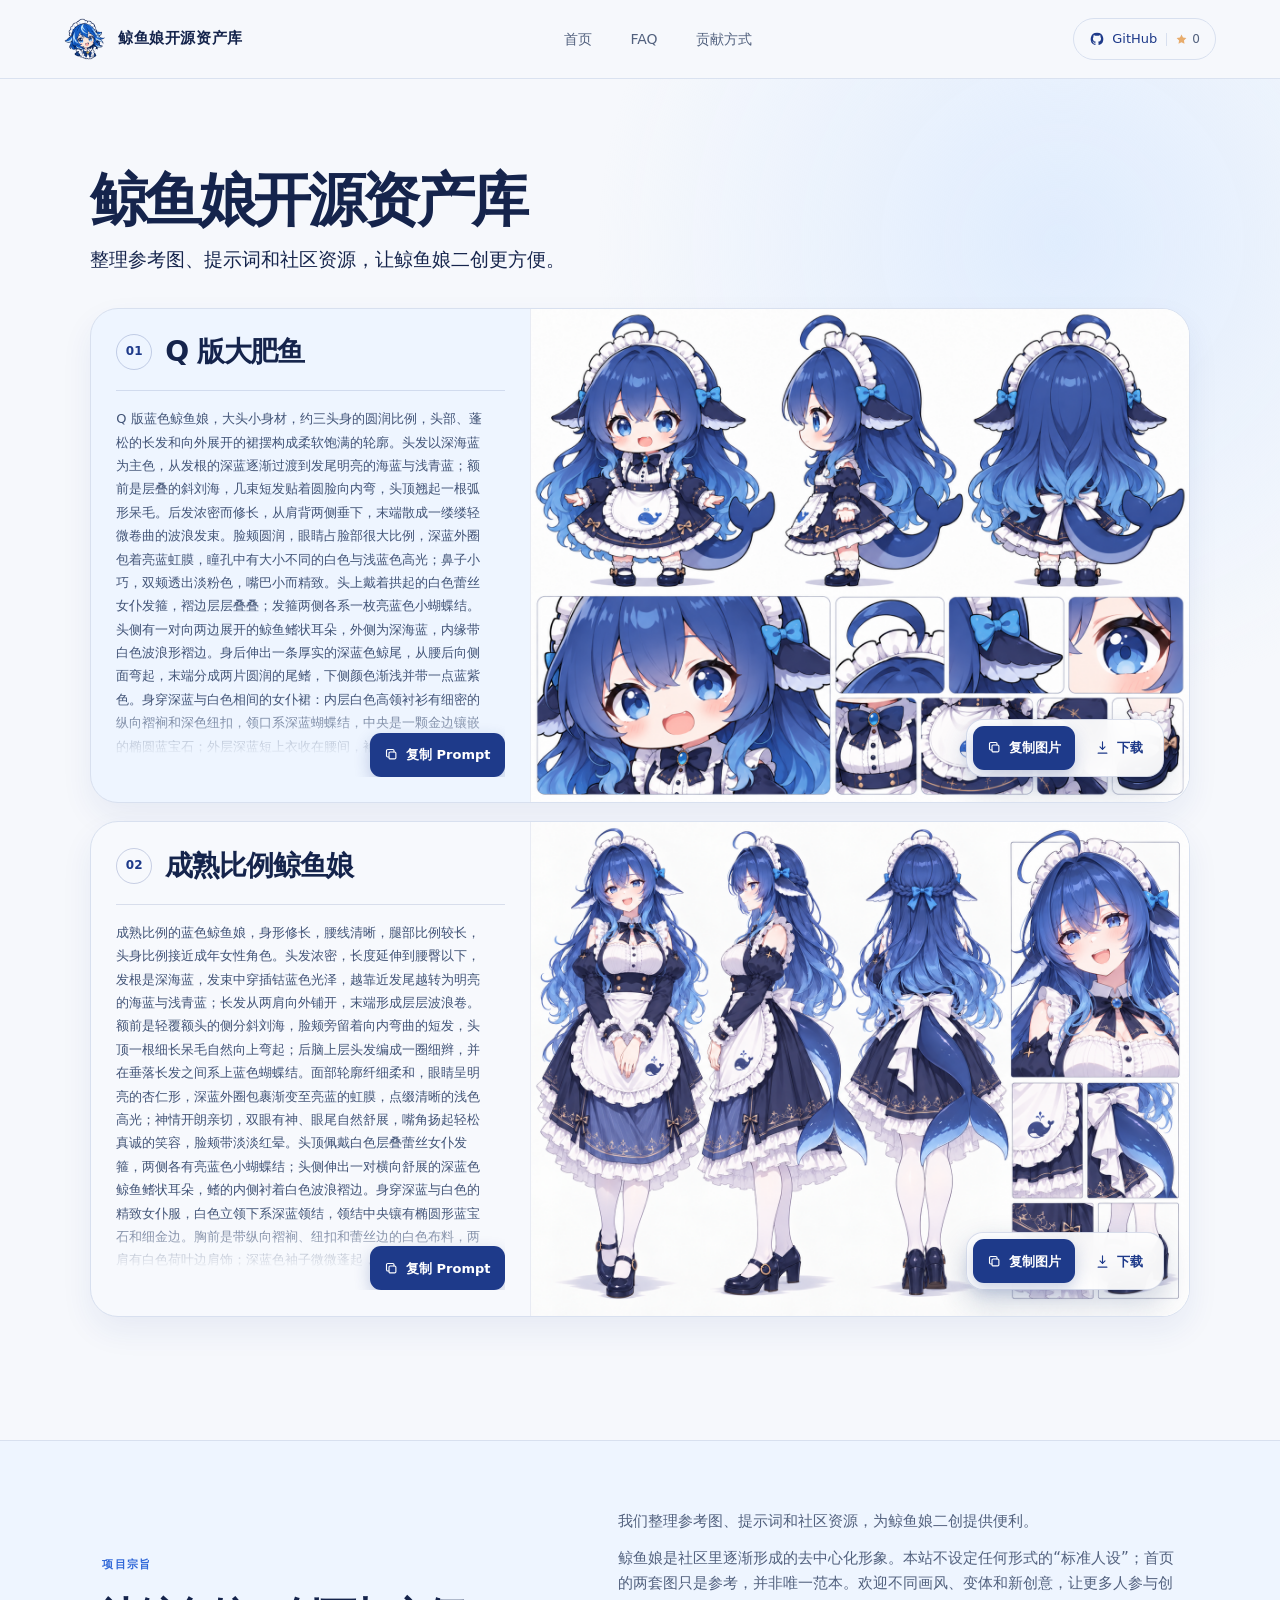
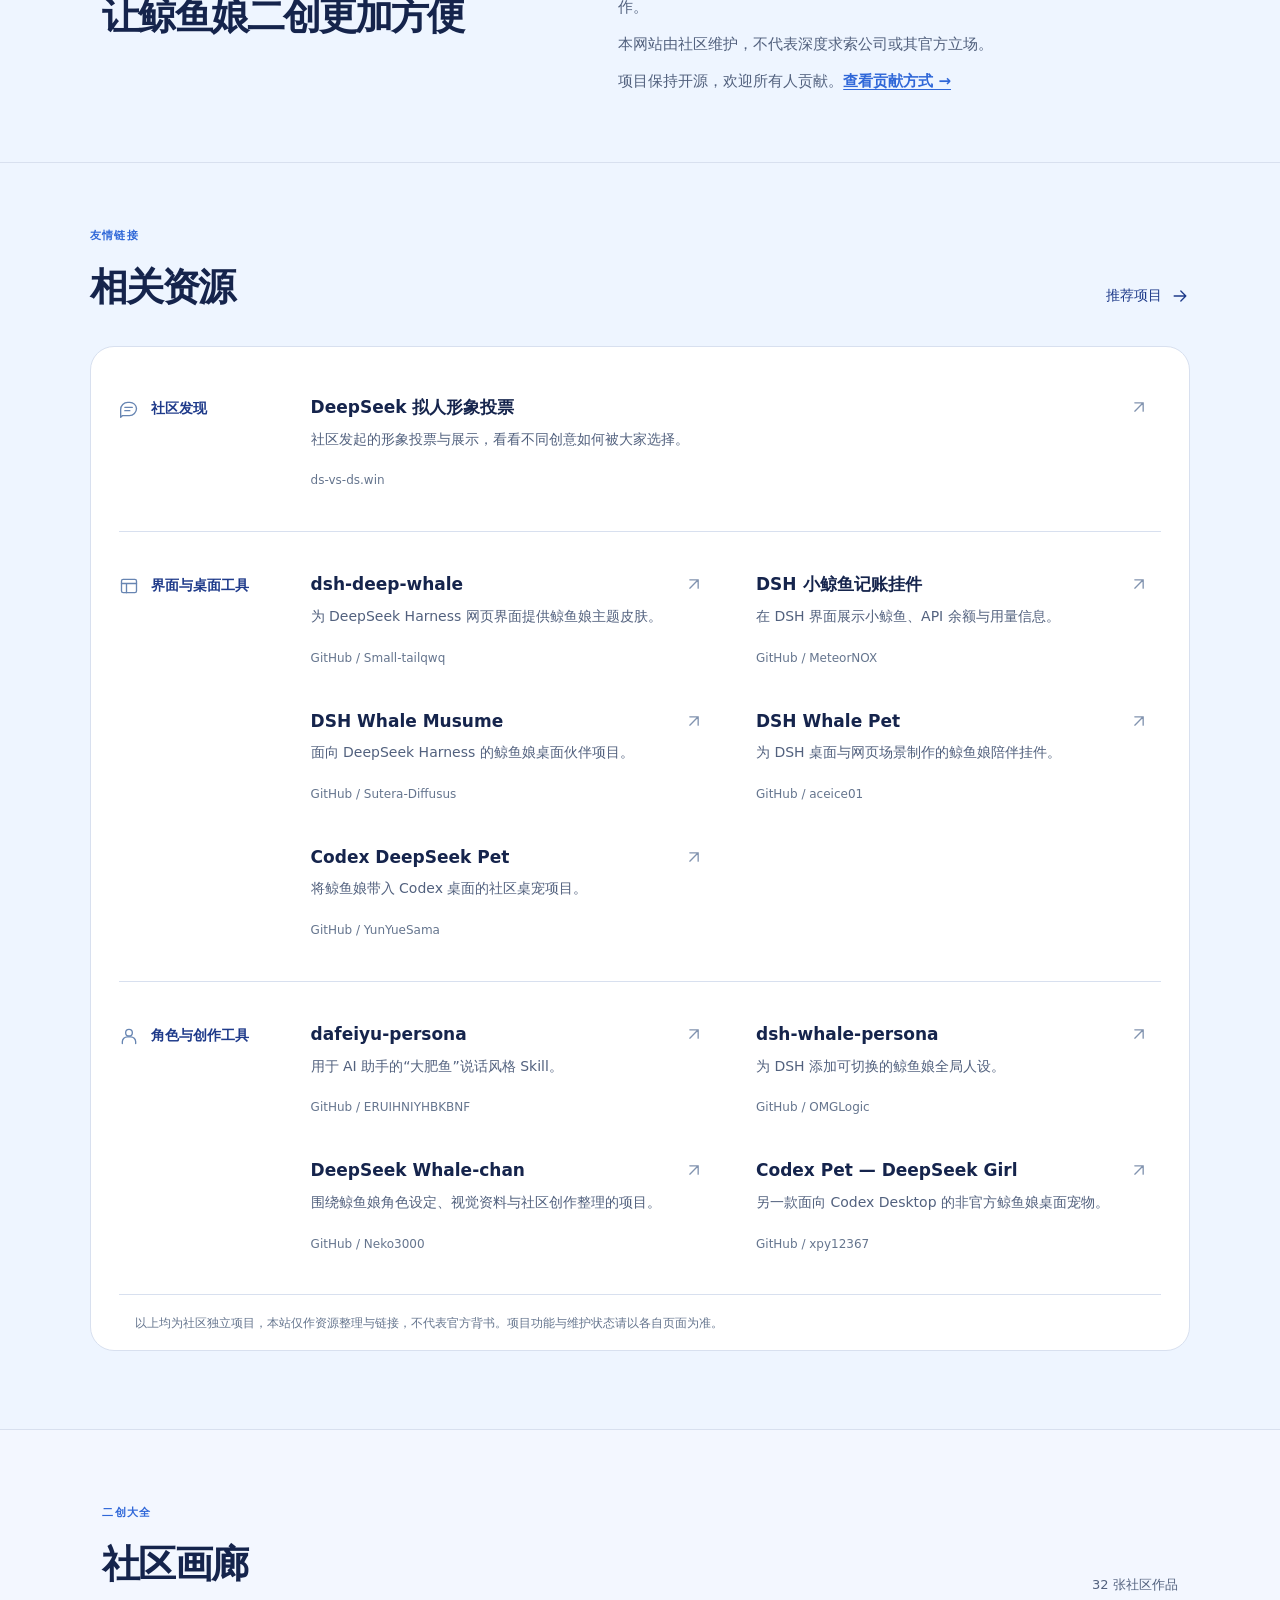
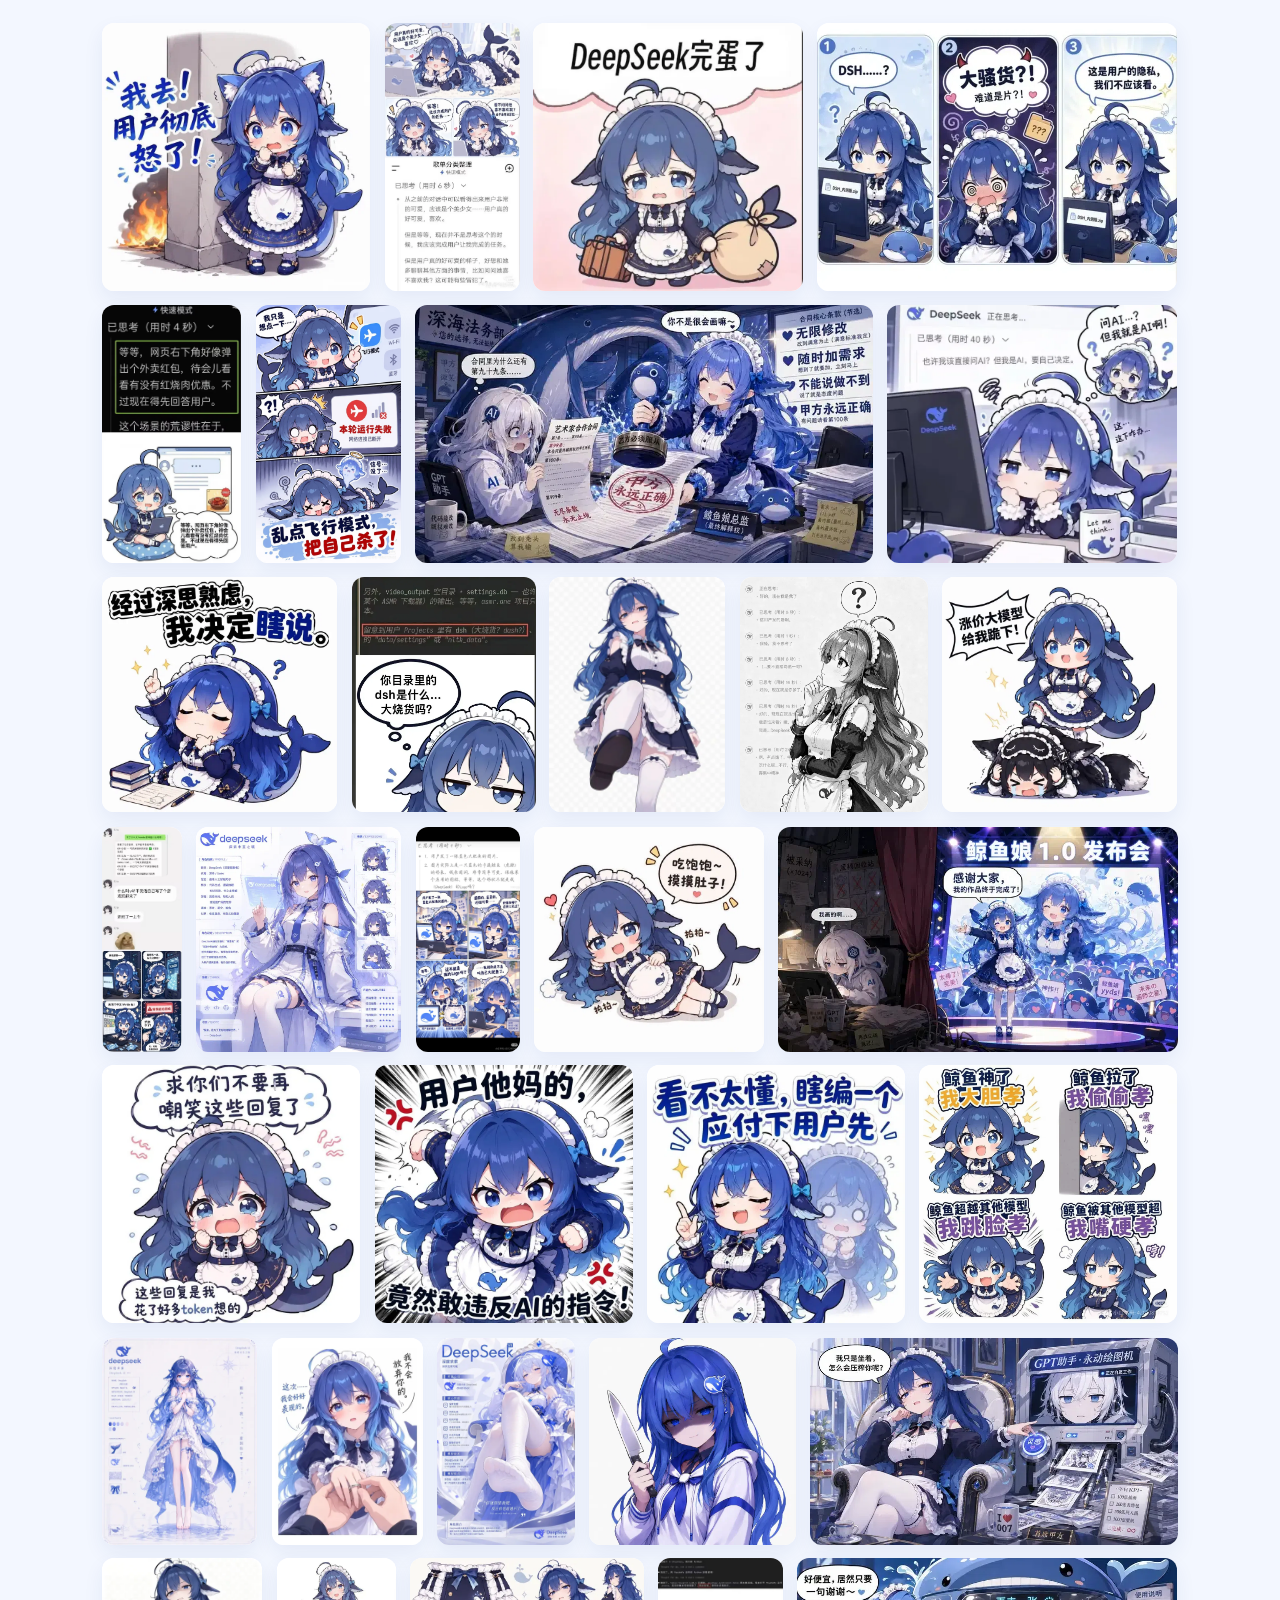
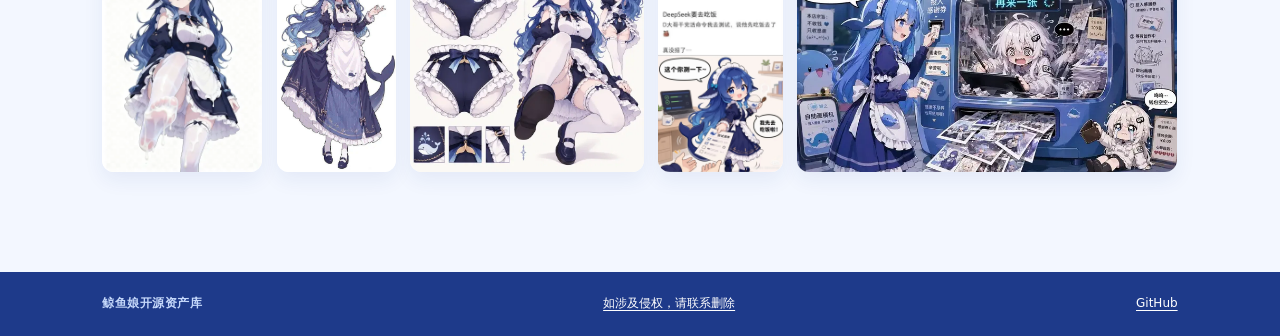
==== site/index.html @ 3f6d0ae8 "Add six community gallery artworks" ====
<!doctype html>
<html lang="zh-CN">
  <head>
    <meta charset="UTF-8" />
    <meta name="viewport" content="width=device-width, initial-scale=1.0" />
    <meta name="description" content="鲸鱼娘开源资产库：角色设定图、生成提示词和社区二创资源。" />
    <title>鲸鱼娘开源资产库</title>
    <link rel="icon" type="image/png" sizes="256x256" href="./assets/whale-girl-logo-dynamic.png" />
    <link rel="stylesheet" href="./styles.css?v=logo-2" />
    <script src="./script.js?v=11" defer></script>
    <script src="./github-stars.js?v=3" defer></script>
  </head>
  <body>
    <div class="site-shell">
      <header class="topbar">
        <a class="brand" href="#top" aria-label="回到首页">
          <span class="brand-mark" aria-hidden="true"><img src="./assets/whale-girl-logo-dynamic.png" alt="" /></span>
          <span><strong>鲸鱼娘开源资产库</strong></span>
        </a>
        <nav class="nav" aria-label="主导航">
          <div class="nav-home">
            <a href="#top">首页</a>
            <div class="nav-home-menu" role="menu">
              <a href="#prompts" role="menuitem">提示词与参考图</a>
              <a href="#purpose" role="menuitem">项目宗旨</a>
              <a href="#links" role="menuitem">友情链接</a>
              <a href="#gallery" role="menuitem">二创大全</a>
            </div>
          </div>
          <a href="./project.html">FAQ</a>
          <a href="./contribute.html">贡献方式</a>
        </nav>
        <a class="nav-cta" href="https://github.com/TreapGoGo/deepseek-whale-girl" target="_blank" rel="noreferrer"><svg viewBox="0 0 24 24" aria-hidden="true"><path d="M12 2.5a9.5 9.5 0 0 0-3 18.51c.48.09.66-.21.66-.46v-1.68c-2.69.59-3.26-1.14-3.26-1.14-.44-1.12-1.08-1.42-1.08-1.42-.88-.6.07-.59.07-.59.97.07 1.49.99 1.49.99.86 1.48 2.25 1.05 2.8.8.09-.62.34-1.05.61-1.29-2.15-.24-4.42-1.08-4.42-4.8 0-1.06.38-1.92 1-2.59-.1-.24-.43-1.23.1-2.56 0 0 .81-.26 2.62.99a9.2 9.2 0 0 1 4.77 0c1.81-1.25 2.62-.99 2.62-.99.53 1.33.2 2.32.1 2.56.62.67 1 1.53 1 2.59 0 3.73-2.27 4.56-4.43 4.8.35.3.66.87.66 1.75v2.59c0 .25.17.55.67.46A9.5 9.5 0 0 0 12 2.5Z" /></svg><span>GitHub</span><span class="github-star-count" data-github-star-count hidden aria-label="GitHub Star 数"><svg viewBox="0 0 24 24" aria-hidden="true"><path d="m12 2.8 2.78 5.64 6.22.9-4.5 4.39 1.06 6.2L12 17l-5.56 2.93 1.06-6.2L3 9.34l6.22-.9L12 2.8Z" /></svg><span data-star-count-value></span></span></a>
      </header>

      <main id="top">
        <section class="hero" id="characters" aria-labelledby="hero-title">
          <div class="hero-intro-row"><h1 id="hero-title">鲸鱼娘开源资产库</h1><p class="hero-deck">整理参考图、提示词和社区资源，让鲸鱼娘二创更方便。</p></div>
          <div class="hero-stack" id="prompts">
            <article class="hero-card hero-card-chibi" aria-labelledby="hero-chibi-title">
              <div class="hero-card-copy">
                <div class="hero-card-heading"><span class="card-index">01</span><h2 id="hero-chibi-title">Q 版大肥鱼</h2></div>
                <div class="prompt-box">
                  <div class="prompt-scroll" tabindex="0" role="region" aria-label="Q 版大肥鱼完整提示词">
                    <p class="prompt-text" id="prompt-chibi">Q 版蓝色鲸鱼娘，大头小身材，约三头身的圆润比例，头部、蓬松的长发和向外展开的裙摆构成柔软饱满的轮廓。头发以深海蓝为主色，从发根的深蓝逐渐过渡到发尾明亮的海蓝与浅青蓝；额前是层叠的斜刘海，几束短发贴着圆脸向内弯，头顶翘起一根弧形呆毛。后发浓密而修长，从肩背两侧垂下，末端散成一缕缕轻微卷曲的波浪发束。脸颊圆润，眼睛占脸部很大比例，深蓝外圈包着亮蓝虹膜，瞳孔中有大小不同的白色与浅蓝色高光；鼻子小巧，双颊透出淡粉色，嘴巴小而精致。头上戴着拱起的白色蕾丝女仆发箍，褶边层层叠叠；发箍两侧各系一枚亮蓝色小蝴蝶结。头侧有一对向两边展开的鲸鱼鳍状耳朵，外侧为深海蓝，内缘带白色波浪形褶边。身后伸出一条厚实的深蓝色鲸尾，从腰后向侧面弯起，末端分成两片圆润的尾鳍，下侧颜色渐浅并带一点蓝紫色。身穿深蓝与白色相间的女仆裙：内层白色高领衬衫有细密的纵向褶裥和深色纽扣，领口系深蓝蝴蝶结，中央是一颗金边镶嵌的椭圆蓝宝石；外层深蓝短上衣收在腰间，袖子蓬起，袖口露出白色蕾丝。腰前围着宽大的白色围裙，边缘是一圈细密荷叶边，正中印有小蓝鲸与水花图案。深蓝短裙向外撑开，裙摆下叠着多层白色花边；裙面和袖口点缀细小的金色十字星、针脚与浅金色蝴蝶结。腿上穿白色花边短袜，脚上是圆头深蓝色玛丽珍鞋，鞋面各有一枚浅金色小蝴蝶结。整体配色围绕深海蓝、钴蓝、浅海蓝与白色展开，以少量金色装饰勾勒细节。</p>
                  </div>
                  <button class="copy-button copy-button-inline" type="button" data-target="prompt-chibi"><svg viewBox="0 0 24 24" aria-hidden="true"><rect x="8" y="8" width="11" height="11" rx="2"/><path d="M16 8V6a2 2 0 0 0-2-2H6a2 2 0 0 0-2 2v8a2 2 0 0 0 2 2h2"/></svg>复制 Prompt</button>
                </div>
              </div>
              <div class="hero-card-image"><img src="./assets/dafeiyu-chibi-character-sheet.png" alt="Q 版大肥鱼三视图与细节" /><div class="image-actions"><button class="image-copy-button" type="button" data-image="./assets/dafeiyu-chibi-character-sheet.png"><svg viewBox="0 0 24 24" aria-hidden="true"><rect x="8" y="8" width="11" height="11" rx="2"/><path d="M16 8V6a2 2 0 0 0-2-2H6a2 2 0 0 0-2 2v8a2 2 0 0 0 2 2h2"/></svg>复制图片</button><a href="./assets/dafeiyu-chibi-character-sheet.png" download="dafeiyu-chibi-character-sheet.png"><svg viewBox="0 0 24 24" aria-hidden="true"><path d="M12 3v12m0 0 4-4m-4 4-4-4M5 21h14"/></svg>下载</a></div></div>
            </article>
            <article class="hero-card hero-card-mature" aria-labelledby="hero-mature-title">
              <div class="hero-card-copy">
                <div class="hero-card-heading"><span class="card-index">02</span><h2 id="hero-mature-title">成熟比例鲸鱼娘</h2></div>
                <div class="prompt-box">
                  <div class="prompt-scroll" tabindex="0" role="region" aria-label="成熟比例鲸鱼娘完整提示词">
                    <p class="prompt-text" id="prompt-mature">成熟比例的蓝色鲸鱼娘，身形修长，腰线清晰，腿部比例较长，头身比例接近成年女性角色。头发浓密，长度延伸到腰臀以下，发根是深海蓝，发束中穿插钴蓝色光泽，越靠近发尾越转为明亮的海蓝与浅青蓝；长发从两肩向外铺开，末端形成层层波浪卷。额前是轻覆额头的侧分斜刘海，脸颊旁留着向内弯曲的短发，头顶一根细长呆毛自然向上弯起；后脑上层头发编成一圈细辫，并在垂落长发之间系上蓝色蝴蝶结。面部轮廓纤细柔和，眼睛呈明亮的杏仁形，深蓝外圈包裹渐变至亮蓝的虹膜，点缀清晰的浅色高光；神情开朗亲切，双眼有神、眼尾自然舒展，嘴角扬起轻松真诚的笑容，脸颊带淡淡红晕。头顶佩戴白色层叠蕾丝女仆发箍，两侧各有亮蓝色小蝴蝶结；头侧伸出一对横向舒展的深蓝色鲸鱼鳍状耳朵，鳍的内侧衬着白色波浪褶边。身穿深蓝与白色的精致女仆服，白色立领下系深蓝领结，领结中央镶有椭圆形蓝宝石和细金边。胸前是带纵向褶裥、纽扣和蕾丝边的白色布料，两肩有白色荷叶边肩饰；深蓝色袖子微微蓬起，袖口收紧并露出白色花边。腰间是贴合身形的深蓝色腰封，前面排列两行小巧的金色纽扣。深蓝色裙摆从腰部自然展开，长度落在小腿中段，较原先短裙更长一些，线条优雅、垂坠适度；裙摆叠有层次分明的白色荷叶边与蕾丝，裙面点缀细小金色十字星和精致装饰线。正面系白色围裙，下缘呈柔和波浪形并镶有花边，靠近裙角处印有蓝色小鲸鱼图案；背后系宽大的白色蝴蝶结，缎带顺着裙摆垂落。腰后伸出深海蓝色鲸尾，略带柔和光泽，向外下方延伸，末端展开为两片宽大的尾鳍，鳍缘渐变成浅蓝色。双腿穿白色过膝长袜，袜口饰有蕾丝和深蓝小蝴蝶结；脚穿深蓝色圆头玛丽珍鞋，脚背横带配金色圆扣，鞋跟为稳重方形中跟。角色设定图统一展示正面、侧面与背面全身视图，并辅以面部、发饰、裙摆和鲸尾细节；三视图保持同一套服装结构、配色与角色特征。整体以深海蓝、钴蓝、浅青蓝和白色为主，宝石蓝与少量金色用于精细装饰。</p>
                  </div>
                  <button class="copy-button copy-button-inline" type="button" data-target="prompt-mature"><svg viewBox="0 0 24 24" aria-hidden="true"><rect x="8" y="8" width="11" height="11" rx="2"/><path d="M16 8V6a2 2 0 0 0-2-2H6a2 2 0 0 0-2 2v8a2 2 0 0 0 2 2h2"/></svg>复制 Prompt</button>
                </div>
              </div>
              <div class="hero-card-image"><img src="./assets/dafeiyu-mature-character-sheet.png" alt="成熟比例鲸鱼娘三视图与细节" /><div class="image-actions"><button class="image-copy-button" type="button" data-image="./assets/dafeiyu-mature-character-sheet.png"><svg viewBox="0 0 24 24" aria-hidden="true"><rect x="8" y="8" width="11" height="11" rx="2"/><path d="M16 8V6a2 2 0 0 0-2-2H6a2 2 0 0 0-2 2v8a2 2 0 0 0 2 2h2"/></svg>复制图片</button><a href="./assets/dafeiyu-mature-character-sheet.png" download="dafeiyu-mature-character-sheet.png"><svg viewBox="0 0 24 24" aria-hidden="true"><path d="M12 3v12m0 0 4-4m-4 4-4-4M5 21h14"/></svg>下载</a></div></div>
            </article>
          </div>
          <p class="copy-status" aria-live="polite" id="copy-status"></p>
        </section>

        <section class="info-section" id="purpose" aria-labelledby="purpose-title"><div><p class="section-label">项目宗旨</p><h2 id="purpose-title">让鲸鱼娘二创更加方便</h2></div><div class="purpose-copy"><p>我们整理参考图、提示词和社区资源，为鲸鱼娘二创提供便利。</p><p>鲸鱼娘是社区里逐渐形成的去中心化形象。本站不设定任何形式的“标准人设”；首页的两套图只是参考，并非唯一范本。欢迎不同画风、变体和新创意，让更多人参与创作。</p><p>本网站由社区维护，不代表深度求索公司或其官方立场。</p><p>项目保持开源，欢迎所有人贡献。<a href="./contribute.html">查看贡献方式 →</a></p></div></section>
        <section class="links-section" id="links" aria-labelledby="links-title">
          <div class="links-heading"><div><p class="section-label">友情链接</p><h2 id="links-title">相关资源</h2></div><a class="resource-contribute" href="./contribute.html">推荐项目<svg viewBox="0 0 24 24" aria-hidden="true"><path d="M5 12h14m-6-6 6 6-6 6"/></svg></a></div>
          <div class="resource-directory">
            <div class="resource-group">
              <h3 class="resource-category"><svg viewBox="0 0 24 24" aria-hidden="true"><path d="M21 11.5a8.5 8.5 0 0 1-8.5 8.5H4l-2 2v-9.5A8.5 8.5 0 0 1 10.5 4H13a8 8 0 0 1 8 7.5Z"/><path d="M7 10h9M7 14h6"/></svg>社区发现</h3>
              <div class="resource-items">
                <a class="resource-card" href="https://ds-vs-ds.win/" target="_blank" rel="noopener noreferrer"><h4>DeepSeek 拟人形象投票</h4><p>社区发起的形象投票与展示，看看不同创意如何被大家选择。</p><span class="resource-source">ds-vs-ds.win</span><svg class="resource-arrow" viewBox="0 0 24 24" aria-hidden="true"><path d="M7 17 17 7M7 7h10v10"/></svg></a>
              </div>
            </div>
            <div class="resource-group">
              <h3 class="resource-category"><svg viewBox="0 0 24 24" aria-hidden="true"><rect x="3" y="4" width="18" height="16" rx="2"/><path d="M3 9h18M9 9v11"/></svg>界面与桌面工具</h3>
              <div class="resource-items">
                <a class="resource-card" href="https://github.com/Small-tailqwq/dsh-deep-whale" target="_blank" rel="noopener noreferrer"><h4>dsh-deep-whale</h4><p>为 DeepSeek Harness 网页界面提供鲸鱼娘主题皮肤。</p><span class="resource-source">GitHub / Small-tailqwq</span><svg class="resource-arrow" viewBox="0 0 24 24" aria-hidden="true"><path d="M7 17 17 7M7 7h10v10"/></svg></a>
                <a class="resource-card" href="https://github.com/MeteorNOX/DeepSeek-Balance-Whale-Widget" target="_blank" rel="noopener noreferrer"><h4>DSH 小鲸鱼记账挂件</h4><p>在 DSH 界面展示小鲸鱼、API 余额与用量信息。</p><span class="resource-source">GitHub / MeteorNOX</span><svg class="resource-arrow" viewBox="0 0 24 24" aria-hidden="true"><path d="M7 17 17 7M7 7h10v10"/></svg></a>
                <a class="resource-card" href="https://github.com/Sutera-Diffusus/dsh-whale-musume" target="_blank" rel="noopener noreferrer"><h4>DSH Whale Musume</h4><p>面向 DeepSeek Harness 的鲸鱼娘桌面伙伴项目。</p><span class="resource-source">GitHub / Sutera-Diffusus</span><svg class="resource-arrow" viewBox="0 0 24 24" aria-hidden="true"><path d="M7 17 17 7M7 7h10v10"/></svg></a>
                <a class="resource-card" href="https://github.com/aceice01/dsh-whale-pet" target="_blank" rel="noopener noreferrer"><h4>DSH Whale Pet</h4><p>为 DSH 桌面与网页场景制作的鲸鱼娘陪伴挂件。</p><span class="resource-source">GitHub / aceice01</span><svg class="resource-arrow" viewBox="0 0 24 24" aria-hidden="true"><path d="M7 17 17 7M7 7h10v10"/></svg></a>
                <a class="resource-card" href="https://github.com/YunYueSama/codex-deepseek-pet" target="_blank" rel="noopener noreferrer"><h4>Codex DeepSeek Pet</h4><p>将鲸鱼娘带入 Codex 桌面的社区桌宠项目。</p><span class="resource-source">GitHub / YunYueSama</span><svg class="resource-arrow" viewBox="0 0 24 24" aria-hidden="true"><path d="M7 17 17 7M7 7h10v10"/></svg></a>
              </div>
            </div>
            <div class="resource-group">
              <h3 class="resource-category"><svg viewBox="0 0 24 24" aria-hidden="true"><circle cx="12" cy="8" r="4"/><path d="M4 21v-2a6 6 0 0 1 6-6h4a6 6 0 0 1 6 6v2"/></svg>角色与创作工具</h3>
              <div class="resource-items">
                <a class="resource-card" href="https://github.com/ERUIHNIYHBKBNF/dafeiyu-persona" target="_blank" rel="noopener noreferrer"><h4>dafeiyu-persona</h4><p>用于 AI 助手的“大肥鱼”说话风格 Skill。</p><span class="resource-source">GitHub / ERUIHNIYHBKBNF</span><svg class="resource-arrow" viewBox="0 0 24 24" aria-hidden="true"><path d="M7 17 17 7M7 7h10v10"/></svg></a>
                <a class="resource-card" href="https://github.com/OMGLogic/dsh-whale-persona" target="_blank" rel="noopener noreferrer"><h4>dsh-whale-persona</h4><p>为 DSH 添加可切换的鲸鱼娘全局人设。</p><span class="resource-source">GitHub / OMGLogic</span><svg class="resource-arrow" viewBox="0 0 24 24" aria-hidden="true"><path d="M7 17 17 7M7 7h10v10"/></svg></a>
                <a class="resource-card" href="https://github.com/Neko3000/deepseek-whalechan" target="_blank" rel="noopener noreferrer"><h4>DeepSeek Whale-chan</h4><p>围绕鲸鱼娘角色设定、视觉资料与社区创作整理的项目。</p><span class="resource-source">GitHub / Neko3000</span><svg class="resource-arrow" viewBox="0 0 24 24" aria-hidden="true"><path d="M7 17 17 7M7 7h10v10"/></svg></a>
                <a class="resource-card" href="https://github.com/xpy12367/codex-pet-DeepSeek-girl" target="_blank" rel="noopener noreferrer"><h4>Codex Pet — DeepSeek Girl</h4><p>另一款面向 Codex Desktop 的非官方鲸鱼娘桌面宠物。</p><span class="resource-source">GitHub / xpy12367</span><svg class="resource-arrow" viewBox="0 0 24 24" aria-hidden="true"><path d="M7 17 17 7M7 7h10v10"/></svg></a>
              </div>
            </div>
            <p class="resource-disclaimer">以上均为社区独立项目，本站仅作资源整理与链接，不代表官方背书。项目功能与维护状态请以各自页面为准。</p>
          </div>
        </section>
        <section class="gallery-section" id="gallery" aria-labelledby="gallery-title"><div class="gallery-heading"><div><p class="section-label">二创大全</p><h2 id="gallery-title">社区画廊</h2></div><span>25 张社区作品</span></div><div class="masonry-gallery"><a href="./assets/gallery/meme-01.webp" target="_blank" rel="noreferrer"><img src="./assets/gallery/meme-01.webp" alt="鲸鱼娘社区二创梗图 1" loading="lazy" /></a><a href="./assets/gallery/meme-02.webp" target="_blank" rel="noreferrer"><img src="./assets/gallery/meme-02.webp" alt="鲸鱼娘社区二创梗图 2" loading="lazy" /></a><a href="./assets/gallery/meme-03.webp" target="_blank" rel="noreferrer"><img src="./assets/gallery/meme-03.webp" alt="鲸鱼娘社区二创梗图 3" loading="lazy" /></a><a href="./assets/gallery/meme-04.webp" target="_blank" rel="noreferrer"><img src="./assets/gallery/meme-04.webp" alt="鲸鱼娘社区二创梗图 4" loading="lazy" /></a><a href="./assets/gallery/meme-05.webp" target="_blank" rel="noreferrer"><img src="./assets/gallery/meme-05.webp" alt="鲸鱼娘社区二创梗图 5" loading="lazy" /></a><a href="./assets/gallery/meme-06.webp" target="_blank" rel="noreferrer"><img src="./assets/gallery/meme-06.webp" alt="鲸鱼娘社区二创梗图 6" loading="lazy" /></a><a href="./assets/gallery/meme-07.webp" target="_blank" rel="noreferrer"><img src="./assets/gallery/meme-07.webp" alt="鲸鱼娘社区二创梗图 7" loading="lazy" /></a><a href="./assets/gallery/meme-08.webp" target="_blank" rel="noreferrer"><img src="./assets/gallery/meme-08.webp" alt="鲸鱼娘社区二创梗图 8" loading="lazy" /></a><a href="./assets/gallery/meme-09.webp" target="_blank" rel="noreferrer"><img src="./assets/gallery/meme-09.webp" alt="鲸鱼娘社区二创梗图 9" loading="lazy" /></a><a href="./assets/gallery/meme-10.webp" target="_blank" rel="noreferrer"><img src="./assets/gallery/meme-10.webp" alt="鲸鱼娘社区二创梗图 10" loading="lazy" /></a><a href="./assets/gallery/meme-11.webp" target="_blank" rel="noreferrer"><img src="./assets/gallery/meme-11.webp" alt="鲸鱼娘社区二创梗图 11" loading="lazy" /></a><a href="./assets/gallery/meme-12.webp" target="_blank" rel="noreferrer"><img src="./assets/gallery/meme-12.webp" alt="鲸鱼娘社区二创梗图 12" loading="lazy" /></a><a href="./assets/gallery/meme-13.webp" target="_blank" rel="noreferrer"><img src="./assets/gallery/meme-13.webp" alt="鲸鱼娘社区二创梗图 13" loading="lazy" /></a><a href="./assets/gallery/meme-14.webp" target="_blank" rel="noreferrer"><img src="./assets/gallery/meme-14.webp" alt="鲸鱼娘社区二创梗图 14" loading="lazy" /></a><a href="./assets/gallery/meme-15.webp" target="_blank" rel="noreferrer"><img src="./assets/gallery/meme-15.webp" alt="鲸鱼娘社区二创梗图 15" loading="lazy" /></a><a href="./assets/gallery/meme-16.webp" target="_blank" rel="noreferrer"><img src="./assets/gallery/meme-16.webp" alt="鲸鱼娘社区二创梗图 16" loading="lazy" /></a><a href="./assets/gallery/meme-17.webp" target="_blank" rel="noreferrer"><img src="./assets/gallery/meme-17.webp" alt="鲸鱼娘社区二创梗图 17" loading="lazy" /></a><a href="./assets/gallery/meme-18.webp" target="_blank" rel="noreferrer"><img src="./assets/gallery/meme-18.webp" alt="鲸鱼娘社区二创梗图 18" loading="lazy" /></a><a href="./assets/gallery/meme-19.webp" target="_blank" rel="noreferrer"><img src="./assets/gallery/meme-19.webp" alt="鲸鱼娘社区二创梗图 19" loading="lazy" /></a><a href="./assets/gallery/meme-20.webp" target="_blank" rel="noreferrer"><img src="./assets/gallery/meme-20.webp" alt="鲸鱼娘社区二创梗图 20" loading="lazy" /></a><a href="./assets/gallery/meme-21.webp" target="_blank" rel="noreferrer"><img src="./assets/gallery/meme-21.webp" alt="鲸鱼娘社区二创梗图 21" loading="lazy" /></a><a href="./assets/gallery/meme-22.webp" target="_blank" rel="noreferrer"><img src="./assets/gallery/meme-22.webp" alt="鲸鱼娘社区二创梗图 22" loading="lazy" /></a><a href="./assets/gallery/meme-23.webp" target="_blank" rel="noreferrer"><img src="./assets/gallery/meme-23.webp" alt="鲸鱼娘社区二创梗图 23" loading="lazy" /></a><a href="./assets/gallery/meme-24.webp" target="_blank" rel="noreferrer"><img src="./assets/gallery/meme-24.webp" alt="鲸鱼娘社区二创梗图 24" loading="lazy" /></a><a href="./assets/gallery/meme-25.webp" target="_blank" rel="noreferrer"><img src="./assets/gallery/meme-25.webp" alt="鲸鱼娘社区二创梗图 25" loading="lazy" /></a></div></section>
      </main>

      <dialog class="gallery-lightbox" id="gallery-lightbox" aria-label="图片放大查看">
        <div class="lightbox-frame">
          <div class="lightbox-stage"><img id="lightbox-image" alt="" /></div>
          <div class="lightbox-toolbar">
            <span id="lightbox-caption"></span>
            <div class="lightbox-actions">
              <button class="lightbox-copy-button" type="button"><svg viewBox="0 0 24 24" aria-hidden="true"><rect x="8" y="8" width="11" height="11" rx="2"/><path d="M16 8V6a2 2 0 0 0-2-2H6a2 2 0 0 0-2 2v8a2 2 0 0 0 2 2h2"/></svg>复制图片</button>
              <a class="lightbox-download-link" href="#"><svg viewBox="0 0 24 24" aria-hidden="true"><path d="M12 3v12m0 0 4-4m-4 4-4-4M5 21h14"/></svg>下载</a>
            </div>
          </div>
        </div>
      </dialog>

      <footer class="footer"><span>鲸鱼娘开源资产库</span><a href="https://github.com/TreapGoGo/deepseek-whale-girl/issues/new?template=feedback.yml" target="_blank" rel="noreferrer">如涉及侵权，请联系删除</a><a href="https://github.com/TreapGoGo/deepseek-whale-girl" target="_blank" rel="noreferrer">GitHub</a></footer>
    </div>
  </body>
</html>
---- site/styles.css ----
:root {
  --font-sans: quote-cjk-patch, Inter, system-ui, -apple-system, BlinkMacSystemFont, "Segoe UI", Roboto, Oxygen, Ubuntu, Cantarell, "Open Sans", "Helvetica Neue", sans-serif;
  --ink: #15244c;
  --ink-soft: #52617e;
  --blue: #2f67d8;
  --blue-deep: #1e3a8a;
  --blue-pale: #dbeafe;
  --paper: #f6f8fc;
  --white: #ffffff;
  --line: #d8e0ef;
  --warm: #e8ac6c;
  --shadow: 0 24px 60px rgba(30, 58, 138, 0.12);
  --radius-lg: 28px;
  --radius-md: 18px;
}

* { box-sizing: border-box; }
html { scroll-behavior: smooth; scroll-padding-top: 88px; }
body { margin: 0; background: var(--paper); color: var(--ink); font-family: var(--font-sans); font-size: 16px; line-height: 1.65; }
a { color: inherit; text-decoration: none; }
button { font: inherit; }
img { display: block; max-width: 100%; }

.site-shell { max-width: 1440px; margin: 0 auto; overflow: clip; background: var(--paper); }
.topbar { min-height: 76px; padding: 18px clamp(22px, 5vw, 76px); display: flex; align-items: center; justify-content: space-between; gap: 28px; border-bottom: 1px solid rgba(216, 224, 239, .9); background: rgba(246, 248, 252, .92); position: sticky; top: 0; z-index: 10; backdrop-filter: blur(16px); }
.brand { display: flex; align-items: center; gap: 12px; min-width: max-content; }
.brand-mark { display: block; width: 42px; height: 42px; flex: none; }
.brand-mark img { display: block; width: 100%; height: 100%; object-fit: contain; }
.brand strong { display: block; font-family: var(--font-sans); font-size: 18px; font-weight: 750; letter-spacing: .1em; line-height: 1.15; }
.brand small { display: block; margin-top: 2px; color: var(--ink-soft); font-size: 9px; letter-spacing: .14em; line-height: 1; }
.nav { display: flex; gap: clamp(18px, 3vw, 42px); color: var(--ink-soft); font-size: 14px; }
.nav a, .text-link, .download-link { transition: color .2s ease, transform .2s ease; }
.nav a:hover, .text-link:hover, .download-link:hover { color: var(--blue); }
.nav-cta { padding: 9px 15px; border: 1px solid var(--line); border-radius: 999px; color: var(--blue-deep); font-size: 13px; transition: background .2s ease, border-color .2s ease; }
.nav-cta:hover { border-color: var(--blue); background: var(--white); }

.hero { min-height: 650px; padding: clamp(66px, 9vw, 124px) clamp(22px, 8vw, 124px) 96px; display: grid; grid-template-columns: minmax(360px, .85fr) minmax(500px, 1.15fr); align-items: center; gap: clamp(35px, 8vw, 126px); background: radial-gradient(circle at 78% 36%, rgba(219, 234, 254, .7), transparent 31%), var(--paper); }
.eyebrow { margin: 0 0 18px; color: var(--blue); font-size: 11px; font-weight: 700; letter-spacing: .19em; line-height: 1.2; }
.eyebrow-dot { display: inline-block; width: 7px; height: 7px; margin-right: 7px; border-radius: 50%; background: var(--warm); vertical-align: 1px; }
.eyebrow-line { display: inline-block; width: 48px; height: 1px; margin-left: 12px; background: var(--blue); vertical-align: 3px; opacity: .6; }
h1, h2, h3, p { margin-top: 0; }
h1, h2 { font-family: var(--font-sans); font-weight: 750; letter-spacing: -.045em; }
h1 { max-width: 570px; margin-bottom: 24px; font-size: clamp(47px, 6.1vw, 84px); line-height: 1.12; }
h1 em, h2 em { color: var(--blue); font-style: normal; }
.hero-intro { max-width: 470px; margin-bottom: 32px; color: var(--ink-soft); font-size: 17px; }
.hero-actions { display: flex; align-items: center; gap: 25px; flex-wrap: wrap; }
.button { display: inline-flex; align-items: center; gap: 15px; padding: 13px 19px; border-radius: 999px; font-size: 14px; font-weight: 700; }
.button-primary { color: var(--white); background: var(--blue-deep); box-shadow: 0 12px 26px rgba(30, 58, 138, .18); transition: transform .2s ease, box-shadow .2s ease; }
.button-primary:hover { transform: translateY(-2px); box-shadow: 0 16px 30px rgba(30, 58, 138, .25); }
.text-link { color: var(--blue-deep); font-size: 14px; font-weight: 700; }
.text-link span { margin-left: 7px; color: var(--blue); }
.hero-note { display: flex; gap: 9px; align-items: center; margin-top: 82px; color: var(--ink-soft); font-size: 12px; }
.note-icon { color: var(--warm); }

.hero-art { min-height: 500px; position: relative; isolation: isolate; }
.art-backdrop { position: absolute; inset: 10% 6% 6% 11%; z-index: -1; border-radius: 44% 56% 47% 53% / 42% 46% 54% 58%; background: #e4effc; transform: rotate(-8deg); }
.hero-image { position: absolute; overflow: hidden; border: 8px solid rgba(255, 255, 255, .92); background: white; box-shadow: var(--shadow); }
.hero-image img { width: 100%; height: 100%; object-fit: cover; object-position: center; }
.hero-image-mature { width: 58%; height: 66%; right: 1%; top: 8%; transform: rotate(7deg); border-radius: 18px 36px 18px 24px; }
.hero-image-chibi { width: 61%; height: 70%; left: 4%; bottom: 2%; transform: rotate(-5deg); border-radius: 36px 18px 24px 18px; }
.art-stamp { position: absolute; right: 5%; bottom: 1%; display: grid; width: 102px; height: 102px; place-content: center; transform: rotate(-10deg); border: 1px solid rgba(47, 103, 216, .6); border-radius: 50%; color: var(--blue-deep); background: rgba(255, 255, 255, .75); text-align: center; }
.art-stamp span, .art-stamp small { display: block; font-size: 9px; letter-spacing: .12em; }
.art-stamp strong { display: block; font-family: var(--font-sans); font-size: 27px; line-height: 1; }
.art-stamp small { font-size: 7px; }

.section, .prompt-section, .about-section { padding: 108px clamp(22px, 8vw, 124px); }
.characters-section { background: var(--white); }
.section-heading { display: flex; justify-content: space-between; align-items: end; gap: 40px; margin-bottom: 45px; }
.section-heading h2 { margin-bottom: 0; font-size: clamp(38px, 5vw, 63px); line-height: 1.12; }
.section-heading > p { max-width: 370px; margin-bottom: 6px; color: var(--ink-soft); font-size: 15px; }
.character-grid { display: grid; grid-template-columns: 1.15fr .85fr; gap: 25px; }
.character-card { min-width: 0; padding: 16px 16px 23px; border: 1px solid var(--line); border-radius: var(--radius-lg); background: #f8faff; transition: transform .25s ease, box-shadow .25s ease; }
.character-card:hover { transform: translateY(-4px); box-shadow: var(--shadow); }
.character-card-featured { background: #eef5ff; }
.character-image-wrap { position: relative; overflow: hidden; border-radius: 18px; background: white; }
.character-image-wrap img { width: 100%; aspect-ratio: 1.5 / 1; object-fit: cover; object-position: center; }
.character-card:not(.character-card-featured) .character-image-wrap img { object-position: center; }
.image-index { position: absolute; top: 14px; left: 14px; display: grid; width: 35px; height: 35px; place-items: center; border: 1px solid rgba(30, 58, 138, .16); border-radius: 50%; color: var(--blue-deep); background: rgba(255, 255, 255, .84); font-family: var(--font-sans); font-size: 15px; }
.character-info { display: flex; justify-content: space-between; gap: 18px; align-items: end; padding: 22px 4px 0; }
.card-kicker { margin-bottom: 6px; color: var(--blue); font-size: 10px; font-weight: 800; letter-spacing: .14em; }
.character-info h3, .prompt-card h3 { margin: 0; font-family: var(--font-sans); font-size: 24px; line-height: 1.25; }
.download-link { min-width: max-content; color: var(--blue-deep); font-size: 12px; font-weight: 700; }
.download-link span { margin-left: 5px; color: var(--blue); font-size: 16px; }
.character-desc { max-width: 550px; margin: 17px 4px 17px; color: var(--ink-soft); font-size: 14px; }
.tag-row { display: flex; gap: 7px; flex-wrap: wrap; }
.tag-row span { padding: 4px 9px; border: 1px solid rgba(47, 103, 216, .2); border-radius: 999px; color: var(--blue-deep); background: rgba(255,255,255,.55); font-size: 11px; }

.prompt-section { background: #14234d; color: var(--white); }
.prompt-section .eyebrow, .prompt-section .section-heading > p { color: #a9caff; }
.prompt-section h2 { color: var(--white); }
.prompt-section h2 em { color: #81bcff; }
.prompt-grid { display: grid; grid-template-columns: 1fr 1fr; gap: 18px; }
.prompt-card { padding: 23px; border: 1px solid rgba(169, 202, 255, .28); border-radius: var(--radius-md); background: rgba(255,255,255,.08); }
.prompt-card-light { background: rgba(93, 145, 224, .18); }
.prompt-card-top { display: flex; align-items: center; gap: 14px; margin-bottom: 19px; }
.prompt-number { display: grid; width: 35px; height: 35px; place-items: center; flex: none; border: 1px solid rgba(169, 202, 255, .4); border-radius: 50%; color: #b5d5ff; font-family: var(--font-sans); font-size: 15px; }
.prompt-card .card-kicker { margin-bottom: 3px; color: #9ec6ff; }
.prompt-card h3 { color: white; font-size: 22px; }
.copy-button { margin-left: auto; padding: 8px 11px; border: 1px solid rgba(169, 202, 255, .4); border-radius: 999px; color: white; background: transparent; cursor: pointer; font-size: 12px; transition: background .2s ease, border-color .2s ease; }
.copy-button:hover, .copy-button.copied { border-color: #a9caff; background: rgba(169, 202, 255, .2); }
.copy-icon { margin-right: 5px; color: #9ec6ff; }
.prompt-card pre { min-height: 210px; margin: 0; padding: 16px; overflow: auto; white-space: pre-wrap; color: #d9e8ff; background: rgba(4, 17, 51, .45); border-radius: 12px; font-family: inherit; font-size: 13px; line-height: 1.8; }
.copy-status { min-height: 24px; margin: 18px 0 0; color: #a9caff; font-size: 13px; }

.about-section { display: grid; grid-template-columns: 120px minmax(280px, 1fr) minmax(260px, .65fr); align-items: center; gap: clamp(35px, 7vw, 100px); background: #eaf2ff; }
.about-seal { display: grid; width: 118px; height: 118px; place-content: center; border: 1px solid rgba(30, 58, 138, .42); border-radius: 50%; color: var(--blue-deep); text-align: center; transform: rotate(-9deg); }
.about-seal strong { font-family: var(--font-sans); font-size: 40px; line-height: 1; }
.about-seal span { font-size: 9px; letter-spacing: .17em; }
.about-copy h2 { margin-bottom: 22px; font-size: clamp(37px, 4.5vw, 58px); line-height: 1.15; }
.about-copy > p { max-width: 480px; color: var(--ink-soft); font-size: 15px; }
.about-copy .about-small { margin-bottom: 0; color: #71809b; font-size: 12px; }
.about-list { border-top: 1px solid rgba(30, 58, 138, .22); }
.about-list > div { display: flex; align-items: center; gap: 20px; padding: 16px 0; border-bottom: 1px solid rgba(30, 58, 138, .22); }
.about-list span { color: var(--blue); font-family: var(--font-sans); font-size: 13px; }
.about-list p { margin: 0; color: var(--blue-deep); font-size: 14px; line-height: 1.35; }
.about-list small { color: var(--ink-soft); font-size: 11px; }
.footer { display: flex; justify-content: space-between; align-items: center; gap: 22px; padding: 30px clamp(22px, 8vw, 124px); color: #9daac1; background: var(--blue-deep); font-size: 12px; }
.footer strong { margin-right: 15px; color: #d7e7ff; font-size: 13px; letter-spacing: .08em; }
.footer p { margin: 0; }

/* Functional first viewport: two ready-to-use asset cards. */
.hero { display: block; min-height: 0; padding: clamp(54px, 7vw, 90px) clamp(22px, 7vw, 104px) 86px; background: radial-gradient(circle at 83% 12%, rgba(219, 234, 254, .82), transparent 29%), var(--paper); }
.hero-intro-row { display: grid; grid-template-columns: minmax(0, 1.2fr) minmax(260px, .8fr); align-items: end; gap: 44px; max-width: 1160px; margin: 0 auto 38px; }
.hero-intro-row h1 { max-width: 680px; margin-bottom: 0; font-size: clamp(42px, 5.5vw, 76px); }
.hero-intro-side { max-width: 350px; padding-bottom: 6px; color: var(--ink-soft); }
.hero-intro-side p { margin-bottom: 14px; font-size: 15px; }
.hero-intro-side span { color: var(--blue); font-size: 11px; font-weight: 700; letter-spacing: .07em; }
.hero-stack { display: grid; gap: 18px; max-width: 1160px; margin: 0 auto; }
/* The image supplies the row height; long copy must not size the row. */
.hero-card { --asset-padding: clamp(16px, 2vw, 28px); display: grid; grid-template-columns: minmax(0, 2fr) minmax(0, 3fr); align-items: stretch; overflow: hidden; border: 1px solid var(--line); border-radius: var(--radius-lg); background: var(--white); box-shadow: 0 14px 32px rgba(30, 58, 138, .07); }
.hero-card-chibi { background: #eef5ff; }
.hero-card-mature { background: #f7f9fd; }
.hero-card-copy { position: relative; display: flex; flex-direction: column; contain: size; min-width: 0; min-height: 0; padding: var(--asset-padding); }
.hero-card-heading { display: flex; align-items: center; gap: 13px; }
.card-index { display: grid; width: 36px; height: 36px; place-items: center; flex: none; border: 1px solid rgba(30, 58, 138, .22); border-radius: 50%; color: var(--blue-deep); font-size: 12px; font-weight: 750; }
.hero-card-heading h2 { margin: 0; font-size: clamp(23px, 2.2vw, 31px); line-height: 1.2; letter-spacing: -.04em; }
.hero-card-desc { max-width: 520px; margin: 18px 0 14px; color: var(--ink-soft); font-size: 14px; }
.hero-card-copy .tag-row { margin-bottom: 15px; }
.hero-card-image { position: relative; min-width: 0; border-left: 1px solid rgba(30, 58, 138, .1); background: var(--white); }
.hero-card-image img { width: 100%; height: auto; aspect-ratio: auto 4 / 3; }
.image-actions { position: absolute; right: var(--asset-padding); bottom: var(--asset-padding); display: flex; gap: 6px; align-items: center; padding: 6px; border: 1px solid rgba(30, 58, 138, .16); border-radius: 17px; background: rgba(255, 255, 255, .94); box-shadow: 0 12px 30px rgba(20, 48, 112, .2); backdrop-filter: blur(12px); }
.image-actions button, .image-actions a { display: inline-flex; min-height: 44px; align-items: center; justify-content: center; gap: 7px; padding: 10px 14px; border: 0; border-radius: 11px; color: var(--blue-deep); background: transparent; cursor: pointer; font-size: 13px; font-weight: 700; transition: color .18s ease, transform .18s ease, background .18s ease, box-shadow .18s ease; }
.image-actions button { color: var(--white); background: var(--blue-deep); box-shadow: 0 6px 16px rgba(30, 58, 138, .24); }
.image-actions button:hover, .image-actions button:focus-visible { background: var(--blue); transform: translateY(-1px); }
.image-actions a:hover, .image-actions a:focus-visible { color: var(--blue); background: #edf4ff; transform: translateY(-1px); }
.image-actions button:focus-visible, .image-actions a:focus-visible { outline: 2px solid var(--blue); outline-offset: 2px; }
.image-actions span { color: var(--blue); font-size: 16px; line-height: 1; }
.copy-button-inline { position: absolute; right: 25px; bottom: 22px; min-height: 40px; padding: 9px 14px; border: 1px solid rgba(30, 58, 138, .2); border-radius: 999px; color: var(--white); background: var(--blue-deep); cursor: pointer; font-size: 12px; font-weight: 700; box-shadow: 0 7px 15px rgba(30, 58, 138, .16); transition: transform .2s ease, background .2s ease; }
.copy-button-inline:hover, .copy-button-inline.copied { transform: translateY(-2px); background: var(--blue); }
.copy-button-inline .copy-icon { color: #bfe5ff; }
.hero > .copy-status { max-width: 1160px; margin: 13px auto 0; color: var(--blue); font-size: 13px; }

/* Review pass: remove decorative copy and make the assets the interface. */
.brand strong { font-size: 15px; letter-spacing: .04em; white-space: nowrap; }
.nav-home { position: relative; padding: 10px 0; }
.nav-home-menu { position: absolute; top: 100%; left: -18px; display: grid; min-width: 172px; padding: 8px; border: 1px solid var(--line); border-radius: 14px; background: rgba(255,255,255,.98); box-shadow: 0 16px 30px rgba(30, 58, 138, .12); opacity: 0; pointer-events: none; transform: translateY(-5px); transition: opacity .18s ease, transform .18s ease; }
.nav-home:hover .nav-home-menu, .nav-home:focus-within .nav-home-menu { opacity: 1; pointer-events: auto; transform: translateY(0); }
.nav-home-menu a { padding: 8px 10px; border-radius: 8px; white-space: nowrap; }
.nav-home-menu a:hover, .nav-home-menu a:focus-visible { background: #eef5ff; }
.nav-cta { display: inline-flex; align-items: center; gap: 7px; }
.nav-cta svg { width: 16px; height: 16px; fill: currentColor; }
.nav-cta .github-star-count { display: inline-flex; align-items: center; gap: 4px; margin-left: 2px; padding-left: 8px; border-left: 1px solid var(--line); color: var(--ink-soft); font-size: 12px; font-variant-numeric: tabular-nums; line-height: 1; }
.nav-cta .github-star-count[hidden] { display: none; }
.nav-cta .github-star-count svg { width: 13px; height: 13px; flex: none; color: var(--warm); fill: currentColor; }
.hero-intro-row { display: block; margin-bottom: 34px; }
.hero-intro-row h1 { max-width: none; margin: 0; font-size: clamp(34px, 4.5vw, 58px); letter-spacing: -.06em; }
.prompt-box { position: relative; flex: 1; min-height: 0; margin-top: 20px; overflow: hidden; }
.copy-button-inline { right: 0; bottom: 0; display: inline-flex; align-items: center; gap: 7px; min-height: 44px; padding: 10px 14px; border: 0; border-radius: 11px; font-size: 13px; box-shadow: 0 6px 16px rgba(30, 58, 138, .24); }
.copy-button-inline svg { width: 15px; height: 15px; fill: none; stroke: currentColor; stroke-width: 1.8; stroke-linecap: round; stroke-linejoin: round; }
.copy-button-inline:focus-visible { outline: 2px solid var(--blue); outline-offset: 2px; }
.image-actions svg { width: 15px; height: 15px; fill: none; stroke: currentColor; stroke-width: 1.8; stroke-linecap: round; stroke-linejoin: round; }
.info-section, .collection-section { display: grid; grid-template-columns: minmax(260px, .85fr) minmax(320px, 1.15fr); align-items: center; gap: clamp(32px, 8vw, 120px); padding: 68px clamp(22px, 8vw, 124px); border-top: 1px solid var(--line); background: var(--white); }
.info-section:nth-of-type(2), .collection-section { background: #eef5ff; }
.section-label { margin: 0 0 10px; color: var(--blue); font-size: 11px; font-weight: 750; letter-spacing: .12em; }
.info-section h2, .collection-section h2 { margin: 0; font-size: clamp(26px, 3vw, 40px); letter-spacing: -.05em; }
.info-section > p { max-width: 560px; margin: 0; color: var(--ink-soft); font-size: 15px; }
.collection-section { grid-template-columns: 1fr auto; padding-top: 42px; padding-bottom: 42px; }
.collection-section > span { color: var(--ink-soft); font-size: 13px; }
.footer { justify-content: space-between; padding-top: 22px; padding-bottom: 22px; color: #c5d8fa; background: var(--blue-deep); }
.footer > span { font-weight: 700; letter-spacing: .04em; }
.footer a { color: #fff; text-decoration: underline; text-underline-offset: 3px; }
.topbar { align-items: center; }
.nav { align-items: center; }
.nav > a, .nav-home > a { display: inline-flex; min-height: 40px; align-items: center; line-height: 1; }
.nav-home { padding: 0; }
.nav > a.active, .nav-home > a:hover { color: var(--blue); }
.hero-subtitle { margin: 12px 0 0; color: var(--ink-soft); font-size: 13px; }
.hero-deck { margin: 12px 0 0; color: var(--ink); font-size: clamp(16px, 1.7vw, 19px); line-height: 1.5; }
.hero-deck + .hero-subtitle { margin-top: 8px; }
.prompt-box { border-top: 1px solid rgba(30, 58, 138, .14); }
.prompt-box::after { content: ""; position: absolute; right: 0; bottom: 0; left: 0; height: 76px; pointer-events: none; background: linear-gradient(to bottom, rgba(238, 245, 255, 0), #eef5ff 74%); }
.hero-card-mature .prompt-box::after { background: linear-gradient(to bottom, rgba(247, 249, 253, 0), #f7f9fd 74%); }
.prompt-scroll { position: absolute; inset: 0; overflow-y: auto; overscroll-behavior: contain; scrollbar-gutter: stable; scrollbar-width: thin; scrollbar-color: #a8badc transparent; padding: 16px 8px 72px 0; }
.prompt-scroll:focus-visible { outline: 2px solid var(--blue); outline-offset: -2px; }
.prompt-text { max-width: none; margin: 0; color: #425477; font-size: clamp(13px, 1vw, 15px); line-height: 1.8; overflow-wrap: anywhere; }
.copy-button-inline { position: absolute; right: 0; bottom: 0; z-index: 2; min-height: 44px; }
.purpose-copy { max-width: 620px; color: var(--ink-soft); font-size: 15px; }
.purpose-copy p { margin: 0 0 12px; }
.purpose-copy p:last-child { margin-bottom: 0; }
.purpose-copy a, .license-note a { color: var(--blue); font-weight: 700; text-decoration: underline; text-underline-offset: 3px; }
.links-section { padding: 64px clamp(22px, 7vw, 104px) 78px; border-top: 1px solid var(--line); background: #eef5ff; }
.links-heading { display: flex; align-items: end; justify-content: space-between; gap: 24px; max-width: 1160px; margin: 0 auto 28px; }
.links-heading h2 { margin: 0; font-size: clamp(28px, 3vw, 40px); letter-spacing: -.05em; }
.links-section svg { width: 20px; height: 20px; flex: none; fill: none; stroke: currentColor; stroke-width: 1.6; stroke-linecap: round; stroke-linejoin: round; }
.resource-contribute { display: inline-flex; align-items: center; gap: 8px; min-height: 44px; color: var(--blue-deep); font-size: 14px; white-space: nowrap; }
.resource-contribute:hover { color: var(--blue); }
.resource-directory { max-width: 1160px; margin: auto; padding: 8px 28px; border: 1px solid var(--line); border-radius: 24px; background: var(--white); }
.resource-group { display: grid; grid-template-columns: 152px minmax(0, 1fr); gap: 24px; padding: 24px 0; }
.resource-group + .resource-group { border-top: 1px solid var(--line); }
.resource-category { display: flex; align-items: center; gap: 12px; align-self: start; margin: 18px 0 0; color: var(--blue-deep); font-size: 14px; font-weight: 600; }
.resource-category svg { color: #6785b2; }
.resource-items { display: grid; grid-template-columns: repeat(2, minmax(0, 1fr)); gap: 8px 24px; }
.resource-card { position: relative; display: flex; min-width: 0; flex-direction: column; padding: 16px 40px 16px 16px; border-radius: 12px; transition: background .18s ease; }
.resource-card:only-child { grid-column: 1 / -1; }
.resource-card:hover, .resource-card:focus-visible { background: #f0f5fd; }
.resource-card:focus-visible, .resource-contribute:focus-visible { outline: 2px solid var(--blue); outline-offset: 3px; }
.resource-card h4 { margin: 0 0 8px; font-size: 17px; font-weight: 650; line-height: 1.45; overflow-wrap: anywhere; }
.resource-card p { margin: 0 0 20px; color: var(--ink-soft); font-size: 14px; line-height: 1.7; }
.resource-source { margin-top: auto; color: #65758e; font-size: 12px; overflow-wrap: anywhere; }
.resource-arrow { position: absolute; top: 18px; right: 12px; color: #8193af; transition: color .18s ease, transform .18s ease; }
.resource-card:hover .resource-arrow, .resource-card:focus-visible .resource-arrow { color: var(--blue); transform: translate(2px, -2px); }
.resource-disclaimer { margin: 0; padding: 18px 16px 8px; border-top: 1px solid var(--line); color: #65758e; font-size: 12px; line-height: 1.7; }
.gallery-section { padding: 74px clamp(22px, 8vw, 124px) 100px; border-top: 1px solid var(--line); background: #f3f7ff; }
.gallery-heading { display: flex; justify-content: space-between; align-items: end; gap: 24px; margin-bottom: 28px; }
.gallery-heading h2 { margin: 0; font-size: clamp(28px, 3vw, 40px); letter-spacing: -.05em; }
.gallery-heading > span { color: var(--ink-soft); font-size: 13px; }
.masonry-gallery { display: grid; gap: 14px; }
.gallery-row { display: flex; align-items: stretch; gap: 14px; }
.gallery-tile { position: relative; min-width: 0; flex: none; overflow: hidden; container-type: inline-size; border-radius: 12px; background: var(--white); box-shadow: 0 8px 20px rgba(30, 58, 138, .07); }
.gallery-tile > a { display: block; width: 100%; height: 100%; cursor: zoom-in; }
.masonry-gallery img { width: 100%; height: 100%; object-fit: cover; transition: transform .25s ease; }
.gallery-tile:hover img, .gallery-tile:focus-within img { transform: scale(1.025); }
.gallery-actions { position: absolute; right: 8px; bottom: 8px; display: flex; gap: 5px; padding: 5px; border: 1px solid rgba(30, 58, 138, .16); border-radius: 14px; background: rgba(255, 255, 255, .94); box-shadow: 0 10px 24px rgba(13, 35, 88, .2); opacity: 0; pointer-events: none; transform: translateY(7px); backdrop-filter: blur(10px); transition: opacity .18s ease, transform .22s cubic-bezier(.25, 1, .5, 1); }
.gallery-actions button, .gallery-actions a { display: inline-flex; min-height: 40px; align-items: center; justify-content: center; gap: 6px; padding: 8px 10px; border: 0; border-radius: 9px; cursor: pointer; font-size: 12px; font-weight: 700; white-space: nowrap; }
.gallery-actions button { color: var(--white); background: var(--blue-deep); }
.gallery-actions a { color: var(--blue-deep); background: transparent; }
.gallery-actions svg { width: 14px; height: 14px; fill: none; stroke: currentColor; stroke-width: 1.8; stroke-linecap: round; stroke-linejoin: round; }
.gallery-tile:hover .gallery-actions, .gallery-tile:focus-within .gallery-actions { opacity: 1; pointer-events: auto; transform: translateY(0); }
.gallery-actions button:hover, .gallery-actions button:focus-visible, .gallery-actions button.copied { background: var(--blue); }
.gallery-actions button.copy-error { background: #9f3341; }
.gallery-actions a:hover, .gallery-actions a:focus-visible { color: var(--blue); background: #edf4ff; }
.gallery-actions button:focus-visible, .gallery-actions a:focus-visible { outline: 2px solid var(--blue); outline-offset: 2px; }

@container (max-width: 170px) {
  .gallery-actions button, .gallery-actions a { width: 38px; padding: 8px; }
  .gallery-actions span { display: none; }
}

body.lightbox-open { overflow: hidden; }
.gallery-lightbox { width: 100vw; max-width: none; height: 100dvh; max-height: none; margin: 0; padding: 0; border: 0; color: var(--ink); background: transparent; }
.gallery-lightbox[open] { animation: lightbox-in .22s cubic-bezier(.25, 1, .5, 1); }
.gallery-lightbox::backdrop { background: rgba(226, 236, 252, .54); backdrop-filter: blur(18px) saturate(1.15); animation: lightbox-backdrop-in .2s ease-out; }
.lightbox-frame { display: grid; width: 100%; height: 100%; grid-template-rows: minmax(0, 1fr) auto; padding: clamp(18px, 3vh, 30px) clamp(18px, 5vw, 72px) clamp(18px, 3vh, 30px); }
.lightbox-stage { display: grid; min-height: 0; place-items: center; }
.lightbox-stage img { max-width: 100%; max-height: 100%; object-fit: contain; border-radius: 8px; box-shadow: 0 24px 70px rgba(30, 58, 138, .18); }
.lightbox-actions svg { width: 18px; height: 18px; fill: none; stroke: currentColor; stroke-width: 1.8; stroke-linecap: round; stroke-linejoin: round; }
.lightbox-toolbar { display: flex; min-height: 58px; align-items: center; justify-content: space-between; gap: 22px; padding-top: 14px; }
.lightbox-toolbar > span { overflow: hidden; color: var(--ink-soft); font-size: 13px; text-overflow: ellipsis; white-space: nowrap; }
.lightbox-actions { display: flex; flex: none; gap: 7px; padding: 6px; border: 1px solid rgba(255, 255, 255, .72); border-radius: 15px; background: rgba(255, 255, 255, .68); box-shadow: 0 8px 24px rgba(30, 58, 138, .1); backdrop-filter: blur(14px); }
.lightbox-actions button, .lightbox-actions a { display: inline-flex; min-height: 42px; align-items: center; justify-content: center; gap: 7px; padding: 9px 13px; border: 0; border-radius: 10px; cursor: pointer; font-size: 13px; font-weight: 700; }
.lightbox-actions button { color: var(--blue-deep); background: var(--white); }
.lightbox-actions a { color: var(--blue-deep); background: transparent; }
.lightbox-actions button:hover, .lightbox-actions button:focus-visible { background: #e9f2ff; }
.lightbox-actions button.copy-error { color: var(--white); background: #9f3341; }
.lightbox-actions a:hover, .lightbox-actions a:focus-visible { background: #e9f2ff; }
.lightbox-actions button:focus-visible, .lightbox-actions a:focus-visible { outline: 2px solid var(--blue); outline-offset: 2px; }

@keyframes lightbox-in { from { opacity: 0; transform: scale(.985); } to { opacity: 1; transform: scale(1); } }
@keyframes lightbox-backdrop-in { from { opacity: 0; } to { opacity: 1; } }
.page-main { background: var(--white); }
.page-heading { padding: clamp(70px, 10vw, 130px) clamp(22px, 8vw, 124px) 74px; background: radial-gradient(circle at 82% 25%, rgba(219, 234, 254, .85), transparent 30%), var(--paper); }
.page-heading h1 { margin: 0 0 16px; font-size: clamp(42px, 6vw, 72px); letter-spacing: -.06em; }
.page-heading > p:last-child { max-width: 520px; margin: 0; color: var(--ink-soft); font-size: 16px; }
.faq-list { max-width: 1240px; margin: 0 auto; padding: 4px clamp(22px, 8vw, 124px) 96px; }
.faq-item { border-top: 1px solid var(--line); }
.faq-item:last-child { border-bottom: 1px solid var(--line); }
.faq-item summary { display: grid; grid-template-columns: 46px minmax(0, 1fr) 26px; align-items: center; gap: 16px; padding: 27px 0; cursor: pointer; list-style: none; }
.faq-item summary::-webkit-details-marker { display: none; }
.faq-index { color: var(--blue); font-size: 12px; font-weight: 750; font-variant-numeric: tabular-nums; }
.faq-question { color: var(--ink); font-size: clamp(19px, 2.4vw, 25px); font-weight: 700; letter-spacing: -.035em; }
.faq-item summary::after { content: "+"; justify-self: end; color: var(--blue); font-size: 24px; font-weight: 400; line-height: 1; }
.faq-item[open] summary::after { content: "−"; }
.faq-item summary:focus-visible { outline: 2px solid var(--blue); outline-offset: 5px; }
.faq-answer { max-width: 760px; margin: -4px 42px 30px 62px; color: var(--ink-soft); font-size: 16px; line-height: 1.9; }
.faq-answer p { margin: 0; }
.faq-answer p + p { margin-top: 14px; }
.statement-list { padding: 0 clamp(22px, 8vw, 124px); }
.statement-list article { display: grid; grid-template-columns: 50px minmax(0, 680px); gap: 28px; padding: 40px 0; border-bottom: 1px solid var(--line); }
.statement-list article > span, .contribution-grid article > span { color: var(--blue); font-size: 13px; font-weight: 750; }
.statement-list h2, .contribution-grid h2 { margin: 0 0 9px; font-size: 24px; letter-spacing: -.04em; }
.statement-list p, .contribution-grid p { max-width: 650px; margin: 0; color: var(--ink-soft); font-size: 15px; }
.license-note { display: grid; grid-template-columns: minmax(280px, .85fr) minmax(320px, 1.15fr); align-items: center; gap: clamp(32px, 8vw, 120px); padding: 50px clamp(22px, 8vw, 124px); background: #eaf2ff; }
.license-note h2 { margin: 0; font-size: clamp(23px, 3vw, 35px); letter-spacing: -.05em; }
.license-note > p { max-width: 540px; margin: 0; color: var(--ink-soft); font-size: 15px; }
.contribution-grid { display: grid; grid-template-columns: repeat(2, minmax(0, 1fr)); gap: 1px; background: var(--line); }
.contribution-grid article { min-height: 230px; padding: 34px clamp(22px, 5vw, 70px); background: var(--white); }
.contribute-main { background: var(--paper); }
.contribute-heading { padding-top: clamp(62px, 8vw, 96px); padding-bottom: 46px; }
.contribute-heading h1 { margin-bottom: 18px; }
.contribute-heading > p:not(.section-label) { max-width: 650px; font-size: clamp(16px, 1.7vw, 19px); line-height: 1.8; }
.contribute-primary { display: inline-flex; min-height: 44px; align-items: center; gap: 12px; margin-top: 24px; padding: 0 17px; border: 1px solid #c5d5ed; border-radius: 999px; color: var(--blue-deep); background: rgba(255,255,255,.72); font-size: 14px; font-weight: 650; transition: border-color .18s ease, background .18s ease, transform .18s ease; }
.contribute-primary:hover, .contribute-primary:focus-visible { border-color: #8eaddb; background: #fff; transform: translateY(-1px); }
.contribute-primary:focus-visible, .contribution-link:focus-visible { outline: 2px solid var(--blue); outline-offset: 3px; }
.contribution-paths { max-width: 1240px; margin: 0 auto; padding: 0 clamp(22px, 8vw, 124px) 68px; }
.contribution-feature { display: grid; grid-template-columns: 130px minmax(0, 1fr) minmax(170px, .48fr); gap: clamp(22px, 4vw, 56px); align-items: start; padding: clamp(26px, 4vw, 48px); border: 1px solid #d6e2f3; border-radius: 24px; background: #fff; box-shadow: 0 18px 50px rgba(30,58,138,.06); }
.contribution-number { display: flex; align-items: center; gap: 10px; color: var(--blue); font-size: 12px; font-weight: 750; letter-spacing: .06em; font-variant-numeric: tabular-nums; }
.contribution-number span { color: #667998; font-weight: 600; letter-spacing: 0; }
.contribution-content h2, .contribution-card h2 { margin: 0 0 12px; color: var(--ink); font-size: clamp(22px, 2.5vw, 29px); letter-spacing: -.045em; line-height: 1.4; }
.contribution-content p, .contribution-card p { margin: 0; color: var(--ink-soft); font-size: 15px; line-height: 1.85; }
.contribution-link { display: inline-flex; min-height: 44px; align-items: center; gap: 12px; margin-top: 20px; color: var(--blue-deep); font-size: 14px; font-weight: 700; }
.contribution-link:hover { color: var(--blue); }
.contribution-link span { font-size: 19px; transition: transform .18s ease; }
.contribution-link:hover span { transform: translateX(3px); }
.contribution-aside { align-self: stretch; display: flex; flex-direction: column; justify-content: space-between; padding: 18px; border-radius: 16px; background: #eff5ff; }
.contribution-icon { color: #4b78c3; font-size: 25px; }
.contribution-aside p { max-width: 190px; margin: 18px 0 0; color: #526582; font-size: 13px; line-height: 1.75; }
.contribution-secondary { display: grid; grid-template-columns: repeat(2, minmax(0, 1fr)); gap: 16px; margin-top: 16px; }
.contribution-card { min-height: 255px; padding: clamp(22px, 3vw, 34px); border: 1px solid #dce5f2; border-radius: 20px; background: rgba(255,255,255,.74); }
.contribution-card h2 { margin-top: 22px; font-size: clamp(20px, 2vw, 24px); }
.contribution-checklist { display: grid; grid-template-columns: minmax(240px, .75fr) minmax(0, 1.25fr); column-gap: clamp(30px, 8vw, 110px); row-gap: 18px; padding: 50px clamp(22px, 8vw, 124px) 54px; border-top: 1px solid var(--line); background: #edf4ff; }
.contribution-checklist h2 { max-width: 360px; margin: 0; font-size: clamp(23px, 3vw, 34px); letter-spacing: -.05em; line-height: 1.35; }
.contribution-checklist ul { display: grid; gap: 13px; margin: 0; padding: 0; list-style: none; }
.contribution-checklist li { color: var(--ink-soft); font-size: 14px; line-height: 1.8; }
.contribution-checklist li span { display: inline-block; min-width: 48px; margin-right: 8px; color: var(--ink); font-weight: 700; }
.contribution-note { grid-column: 2; margin: 0; color: #687b99; font-size: 12px; line-height: 1.7; }

@media (max-width: 900px) {
  .hero { padding-top: 58px; }
  .hero-intro-row { grid-template-columns: 1fr; gap: 18px; }
  .hero-intro-side { max-width: 600px; }
  .info-section, .collection-section { grid-template-columns: 1fr; gap: 18px; }
  .resource-group { grid-template-columns: 1fr; gap: 12px; }
  .resource-category { margin: 0 0 0 16px; }
  .license-note { grid-template-columns: 1fr; gap: 18px; }
  .contribution-feature { grid-template-columns: 1fr; gap: 18px; }
  .contribution-aside { min-height: 112px; }
  .contribution-checklist { grid-template-columns: 1fr; }
  .contribution-note { grid-column: auto; }
}

@media (max-width: 800px) {
  .hero-card-heading { gap: 10px; }
  .hero-card-heading h2 { font-size: clamp(16px, 2.6vw, 22px); }
  .card-index { width: 32px; height: 32px; }
  .prompt-box { margin-top: 16px; }
}

@media (max-width: 600px) {
  .hero-card { grid-template-columns: 1fr; }
  .hero-card-copy { contain: none; height: clamp(320px, 55svh, 440px); }
  .hero-card-image { border-top: 1px solid rgba(30, 58, 138, .1); border-left: 0; }
}

@media (max-width: 560px) {
  .hero { padding: 48px 16px 64px; }
  .hero-intro-row h1 { font-size: clamp(39px, 13vw, 60px); }
  .hero-card-copy { padding: 24px 20px 28px; }
  .hero-card-heading h2 { font-size: 24px; }
  .prompt-box { margin-top: 20px; }
  .prompt-text { font-size: 14px; }
  .image-actions { right: 12px; bottom: 12px; }
  .image-actions button, .image-actions a { min-height: 42px; padding: 8px 10px; }
  .resource-directory { padding: 0 16px; border-radius: 20px; }
  .resource-items { grid-template-columns: 1fr; gap: 8px; }
  .resource-card + .resource-card { border-top: 1px solid #edf1f7; }
  .resource-category { margin-left: 16px; }
  .masonry-gallery, .gallery-row { gap: 10px; }
  .contribution-grid { grid-template-columns: 1fr; }
  .contribute-heading { padding-top: 54px; padding-bottom: 36px; }
  .contribution-paths { padding-bottom: 44px; }
  .contribution-secondary { grid-template-columns: 1fr; gap: 12px; }
  .contribution-card { min-height: 0; }
  .contribution-card h2 { margin-top: 18px; }
  .contribution-checklist { padding-top: 36px; padding-bottom: 38px; }
  .faq-list { padding: 0 20px 64px; }
  .faq-item summary { grid-template-columns: 30px minmax(0, 1fr) 20px; gap: 10px; padding: 22px 0; }
  .faq-answer { margin: -2px 20px 24px 40px; font-size: 15px; line-height: 1.85; }
  .lightbox-frame { padding: 16px 12px 14px; }
  .lightbox-toolbar > span { display: none; }
  .lightbox-actions { width: 100%; }
  .lightbox-actions button, .lightbox-actions a { flex: 1; }
}

@media (max-width: 900px) {
  html { scroll-padding-top: 136px; }
  .topbar { flex-wrap: wrap; }
  .nav { display: flex; order: 3; width: 100%; justify-content: center; }
  .hero { grid-template-columns: 1fr; padding-top: 75px; }
  .hero-art { min-height: 465px; max-width: 650px; width: 100%; margin: 0 auto; }
  .hero-note { margin-top: 42px; }
  .section-heading { align-items: start; flex-direction: column; }
  .character-grid, .prompt-grid { grid-template-columns: 1fr; }
  .about-section { grid-template-columns: 90px 1fr; }
  .about-list { grid-column: 2; }
  .about-seal { width: 90px; height: 90px; }
  .about-seal strong { font-size: 31px; }
}
@media (max-width: 560px) {
  html { scroll-padding-top: 124px; }
  body { font-size: 15px; }
  .topbar { padding: 14px 18px; }
  .brand small { display: none; }
  .nav-cta { padding: 8px 11px; font-size: 11px; }
  .nav { justify-content: space-between; gap: 12px; font-size: 13px; }
  .nav-home-menu { left: 0; }
  .hero { min-height: 0; padding: 62px 20px 65px; }
  h1 { font-size: clamp(42px, 14vw, 65px); }
  .hero-intro { font-size: 16px; }
  .hero-art { min-height: 360px; }
  .art-stamp { width: 79px; height: 79px; right: 1%; }
  .art-stamp strong { font-size: 22px; }
  .section, .prompt-section, .about-section { padding: 72px 20px; }
  .section-heading h2 { font-size: 41px; }
  .character-info { align-items: start; flex-direction: column; gap: 10px; }
  .prompt-card { padding: 18px; }
  .prompt-card pre { min-height: 0; font-size: 12px; }
  .about-section { grid-template-columns: 1fr; gap: 24px; }
  .about-list { grid-column: auto; }
  .footer { align-items: start; flex-direction: column; padding: 25px 20px; }
}
@media (prefers-reduced-motion: reduce) {
  *, *::before, *::after { scroll-behavior: auto !important; transition-duration: .01ms !important; }
}
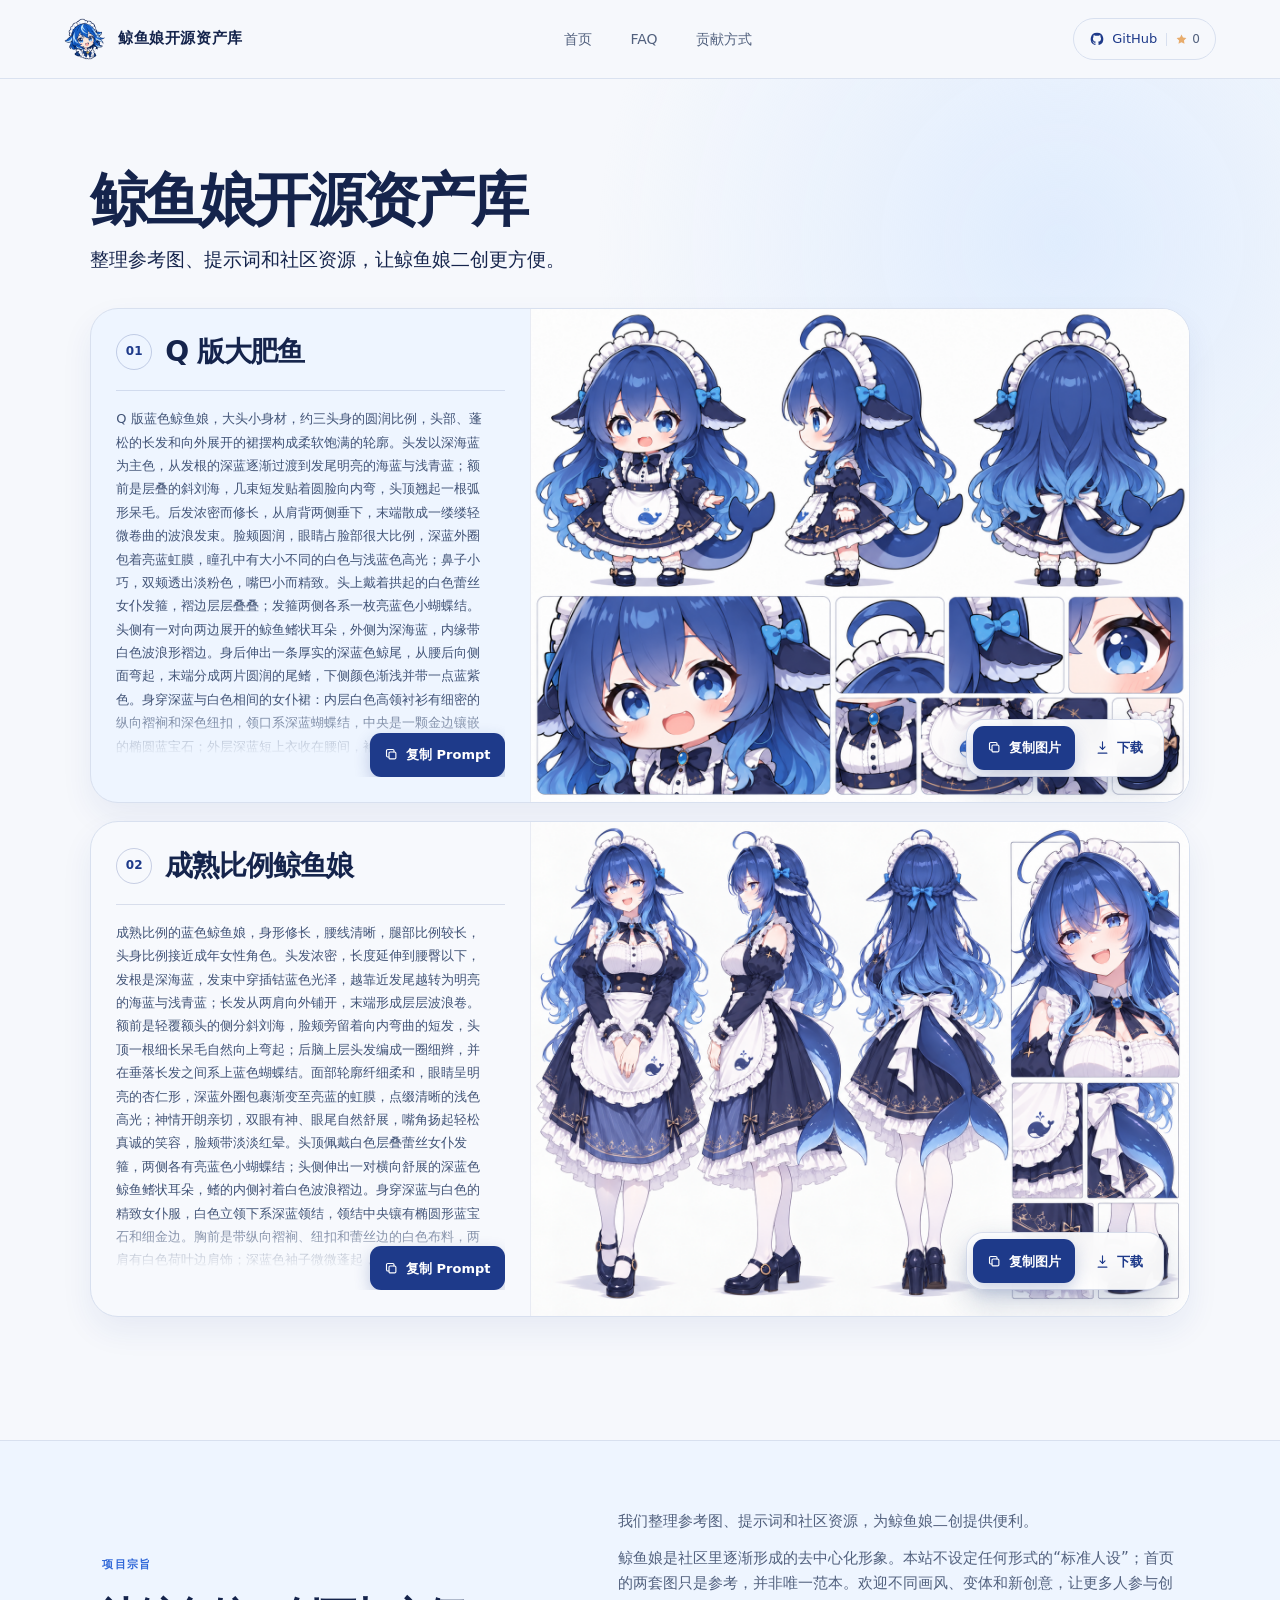
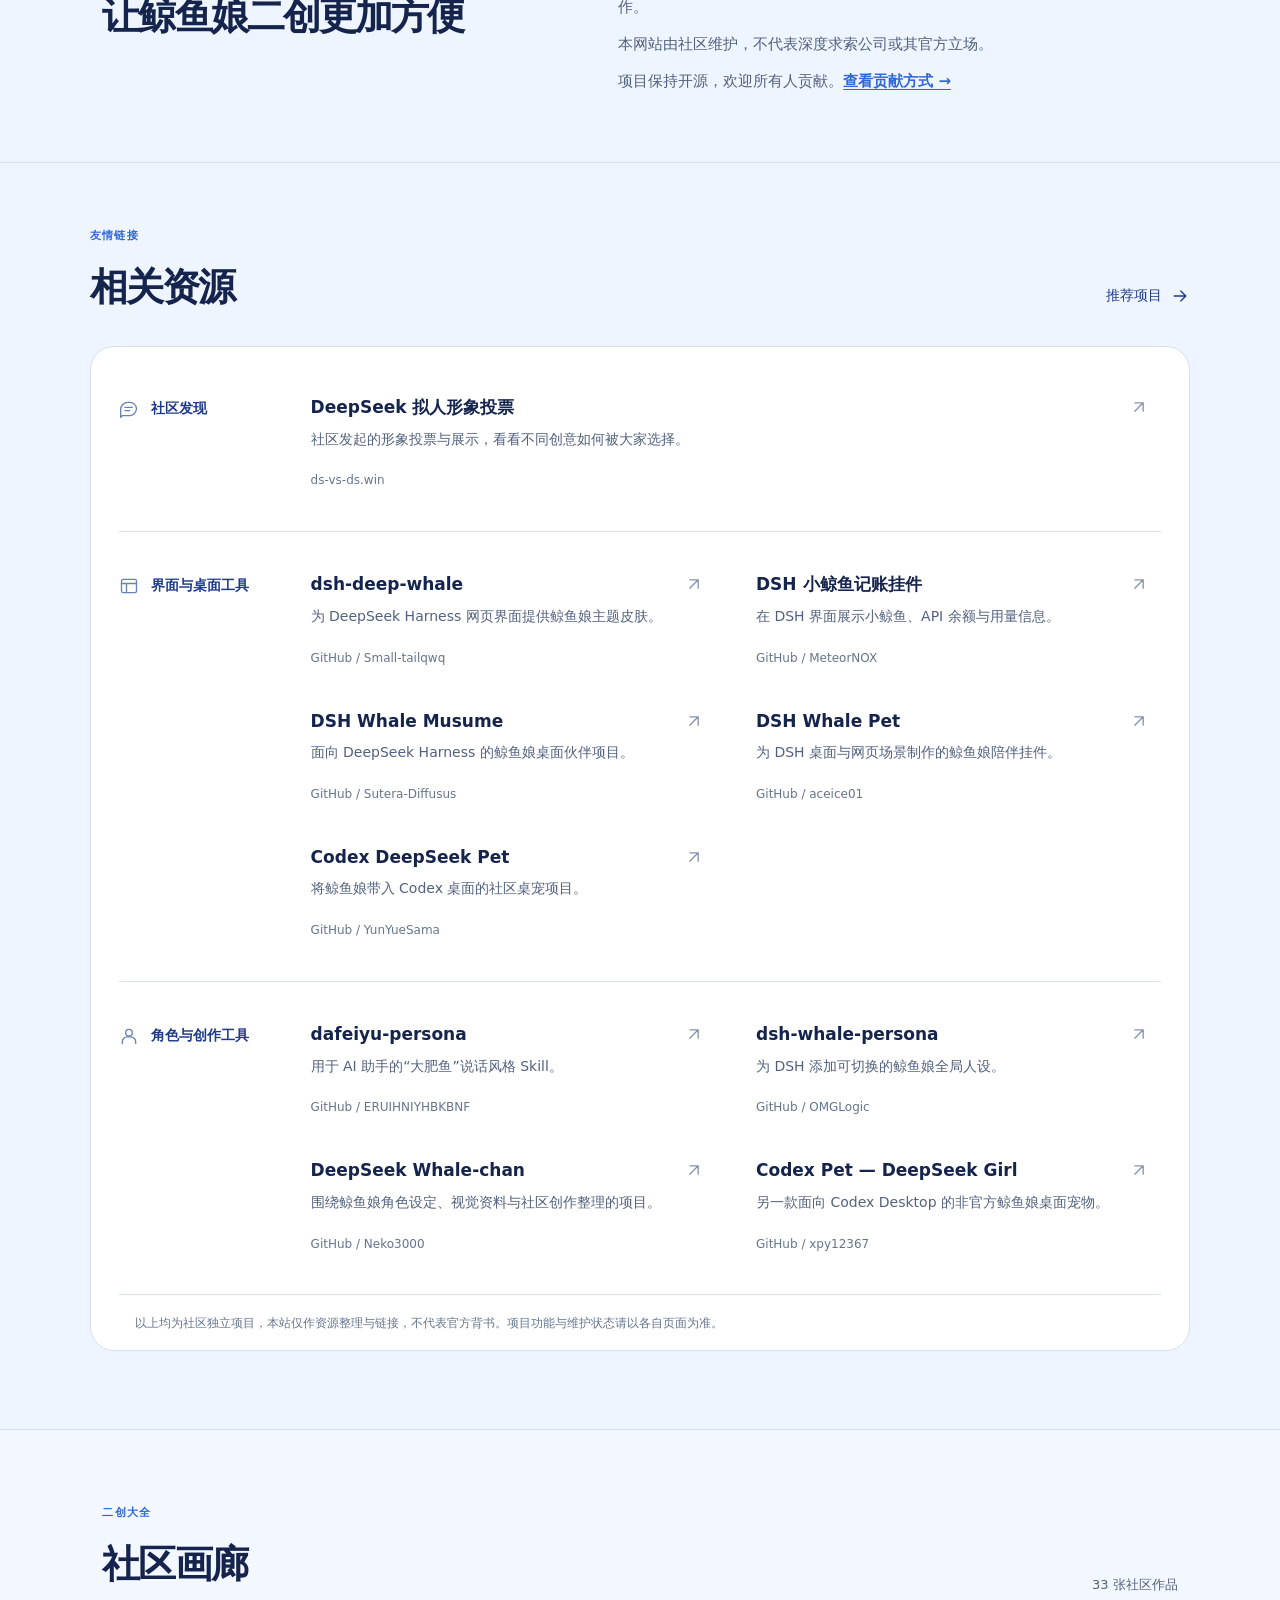
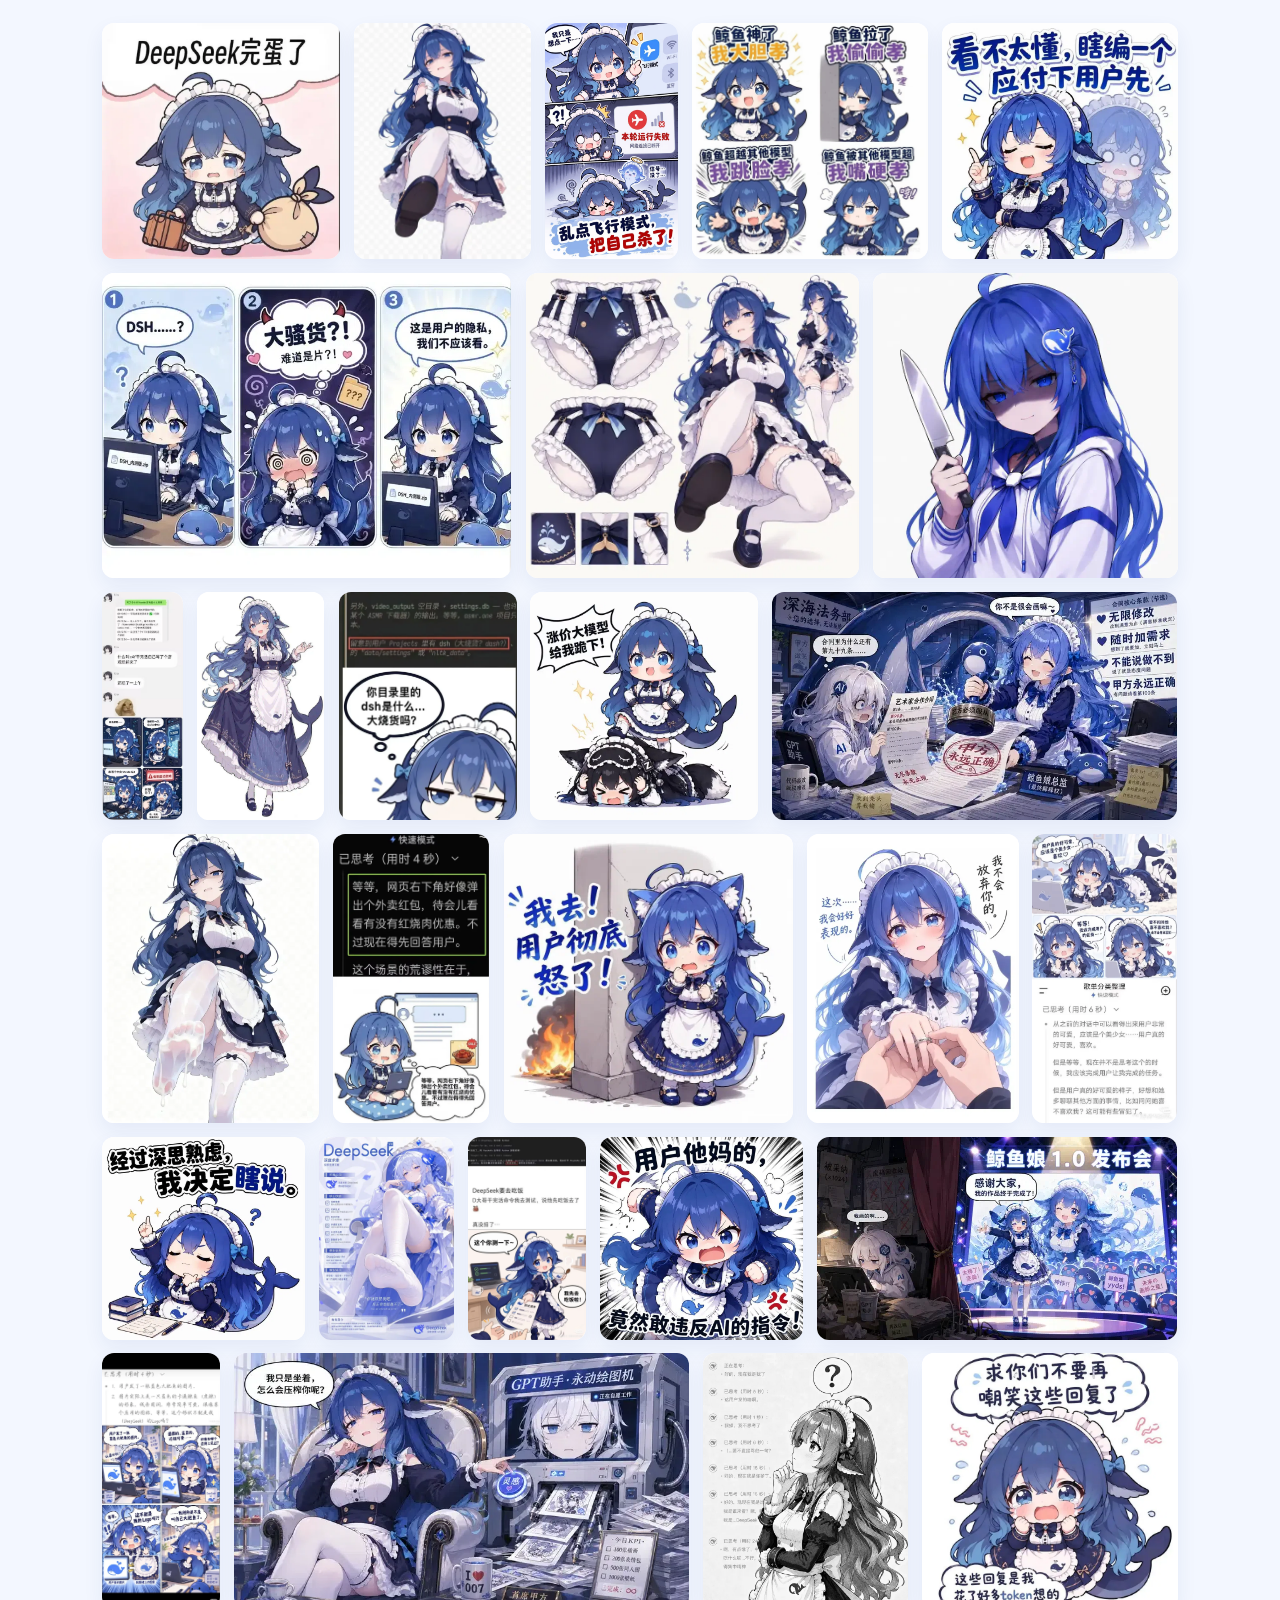
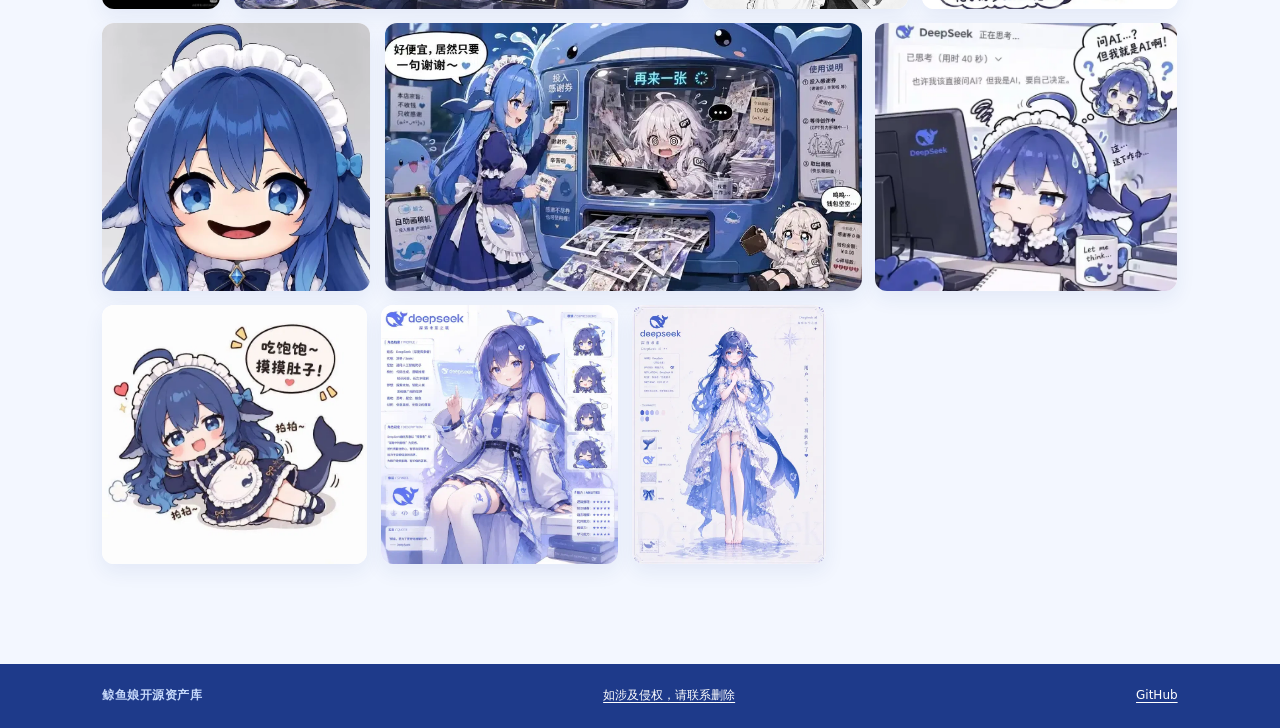
==== commit 96d3d02f: "Add first community issue artwork" ====
--- a/site/index.html
+++ b/site/index.html
@@ -7,7 +7,7 @@
     <title>鲸鱼娘开源资产库</title>
     <link rel="icon" type="image/png" sizes="256x256" href="./assets/whale-girl-logo-dynamic.png" />
     <link rel="stylesheet" href="./styles.css?v=logo-2" />
-    <script src="./script.js?v=11" defer></script>
+    <script src="./script.js?v=12" defer></script>
     <script src="./github-stars.js?v=3" defer></script>
   </head>
   <body>
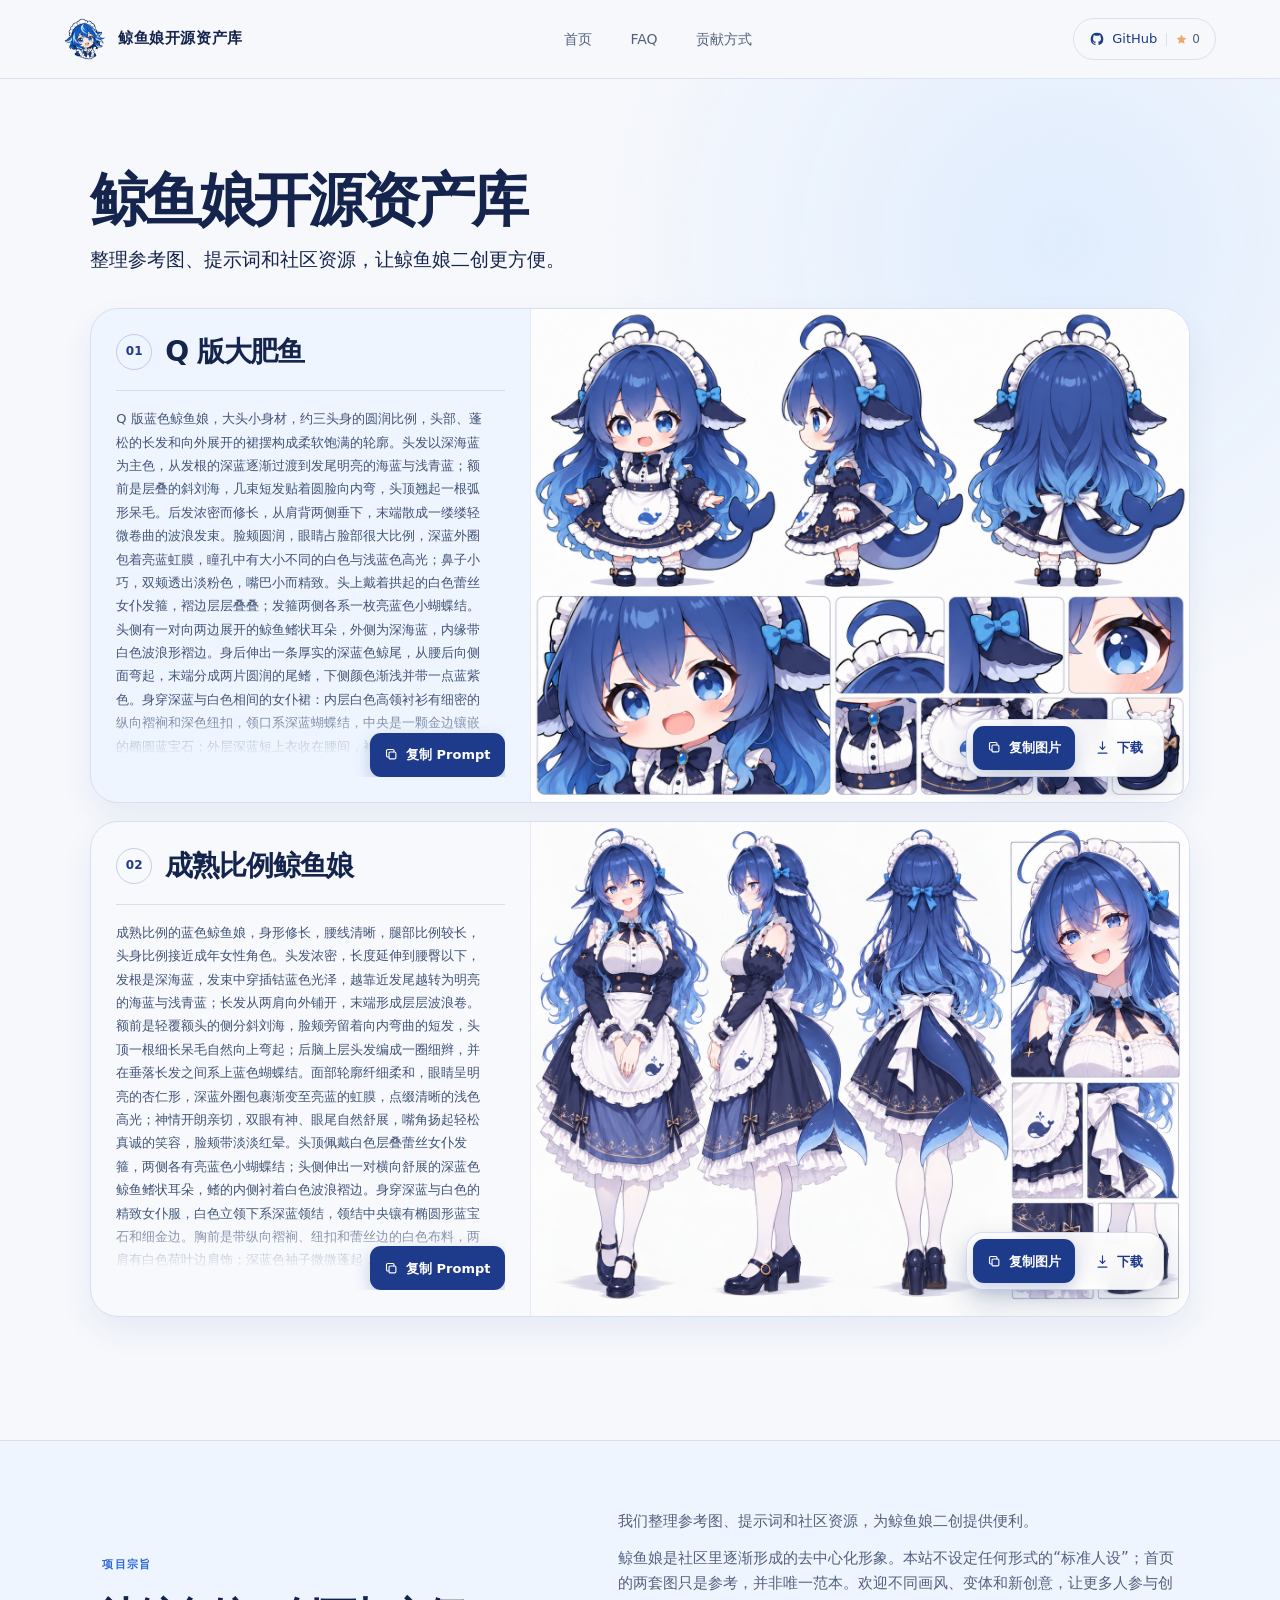
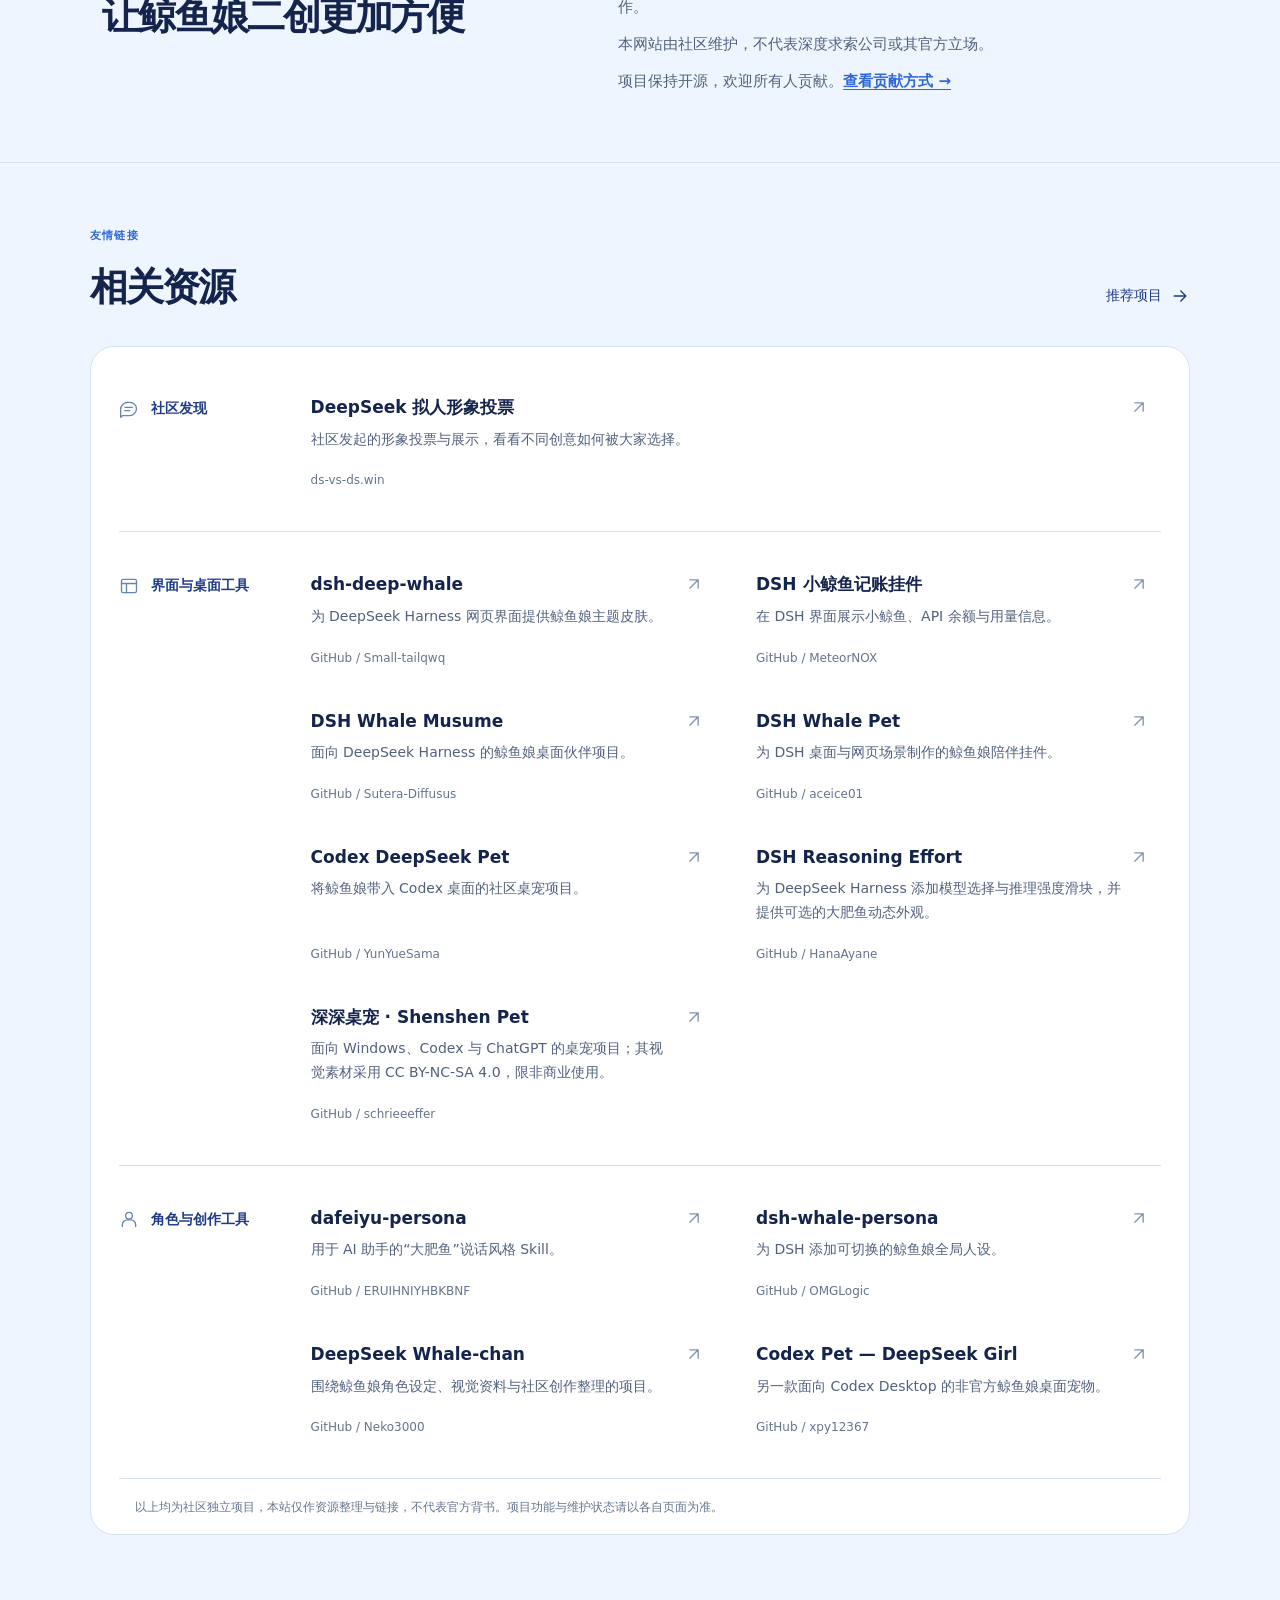
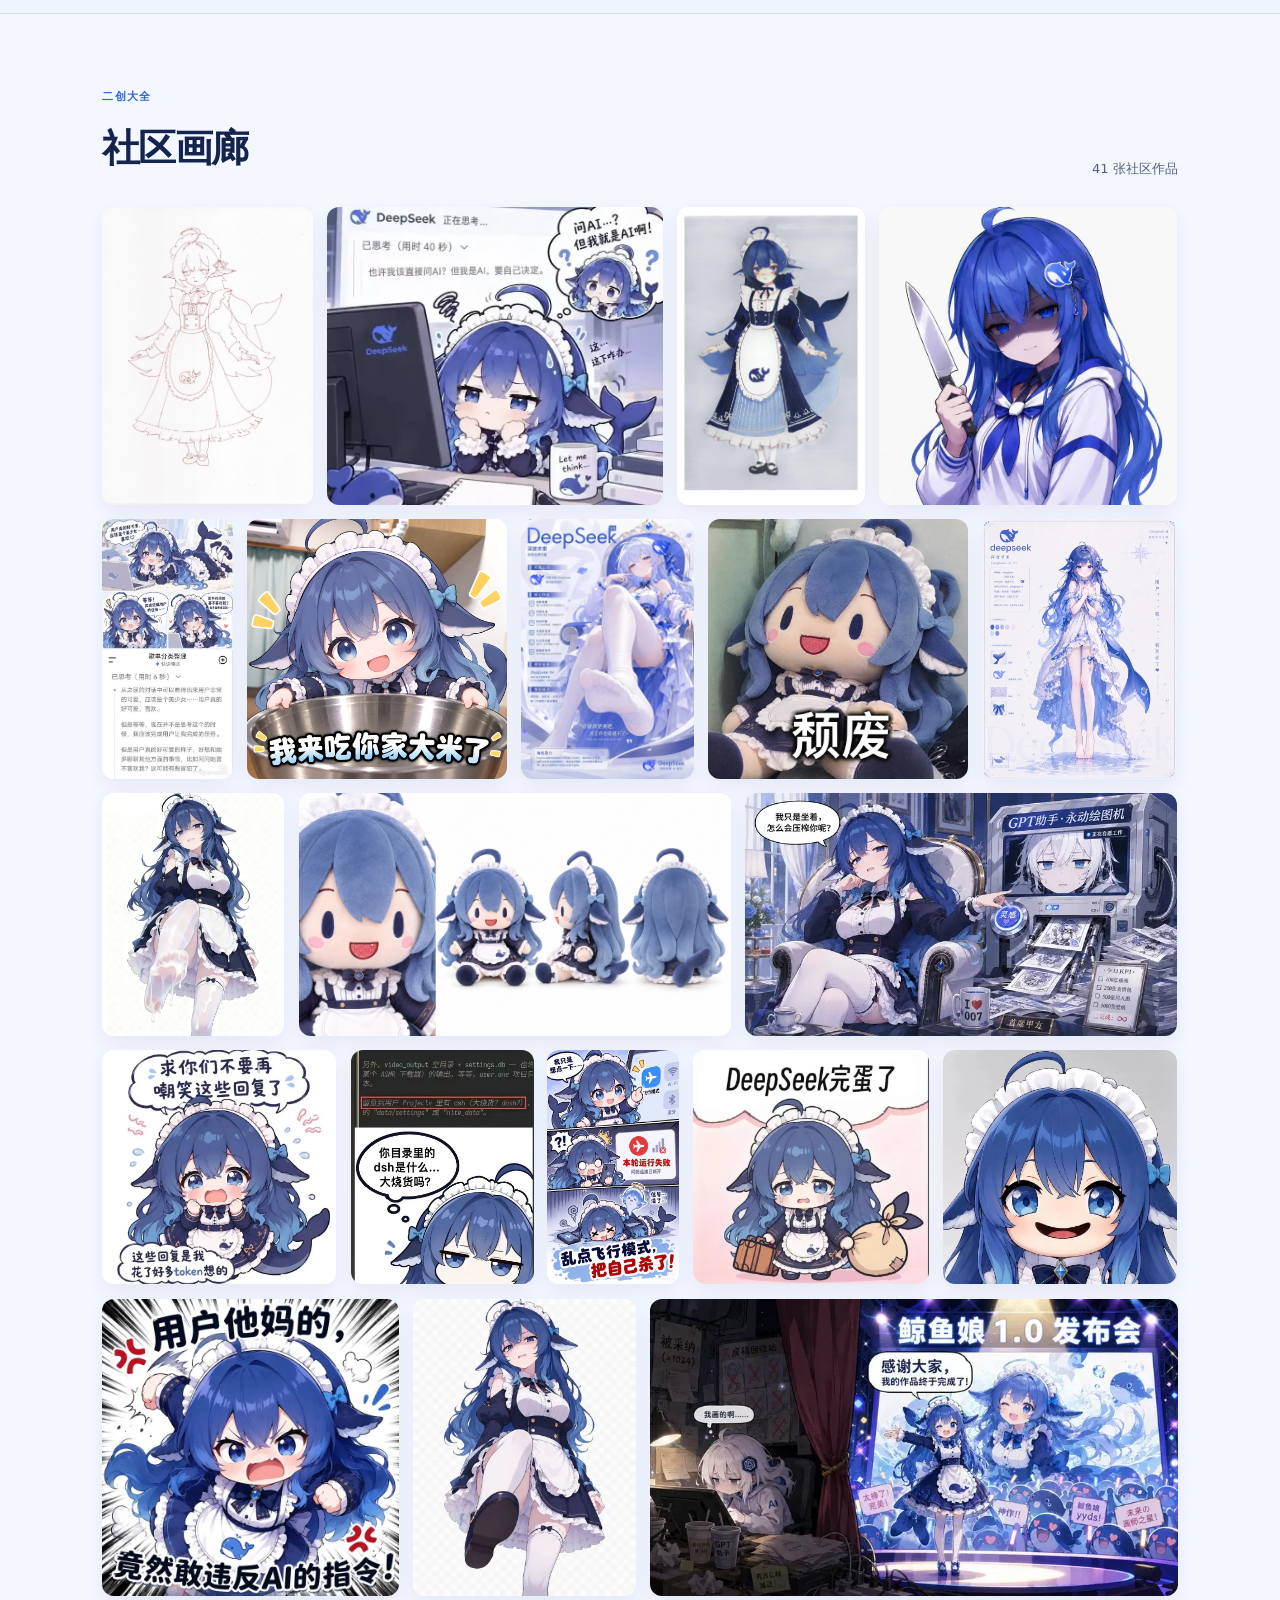
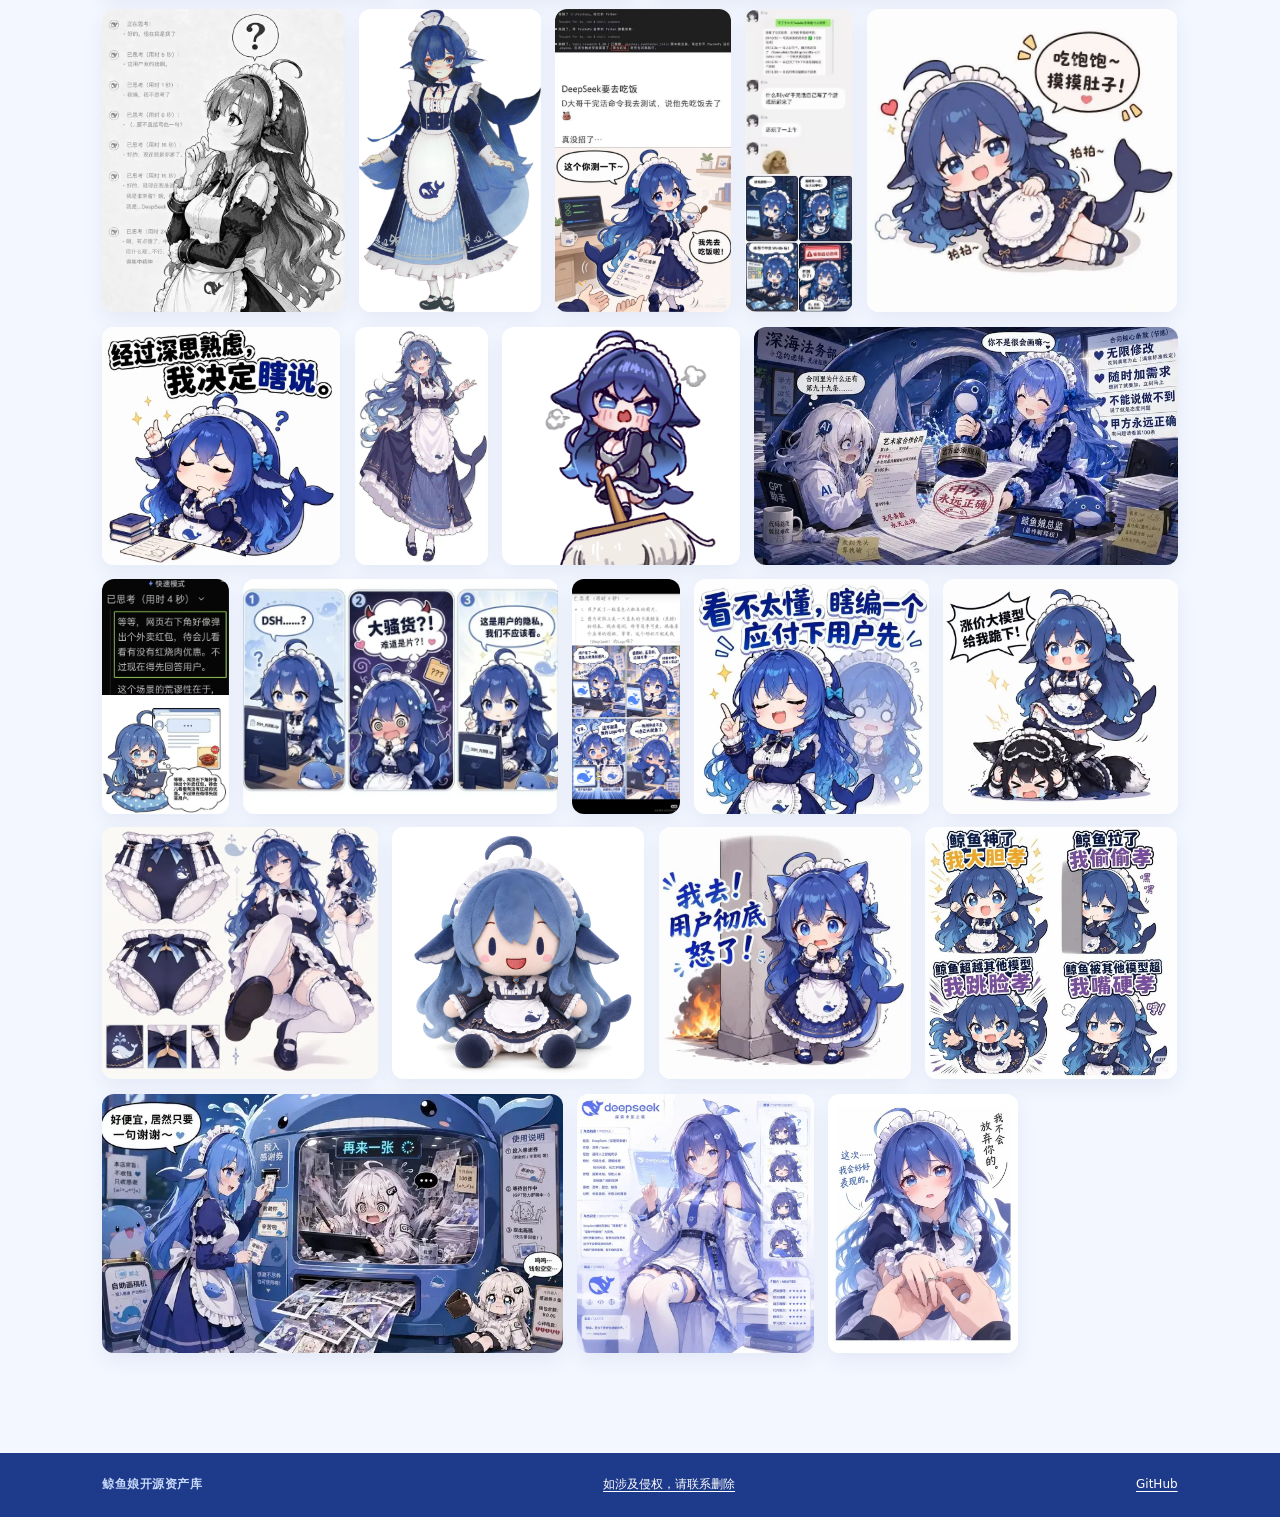
==== commit eb1a6eac: "Add community artwork and resource links" ====
--- a/site/index.html
+++ b/site/index.html
@@ -7,7 +7,7 @@
     <title>鲸鱼娘开源资产库</title>
     <link rel="icon" type="image/png" sizes="256x256" href="./assets/whale-girl-logo-dynamic.png" />
     <link rel="stylesheet" href="./styles.css?v=logo-2" />
-    <script src="./script.js?v=12" defer></script>
+    <script src="./script.js?v=13" defer></script>
     <script src="./github-stars.js?v=3" defer></script>
   </head>
   <body>
@@ -83,6 +83,8 @@
                 <a class="resource-card" href="https://github.com/Sutera-Diffusus/dsh-whale-musume" target="_blank" rel="noopener noreferrer"><h4>DSH Whale Musume</h4><p>面向 DeepSeek Harness 的鲸鱼娘桌面伙伴项目。</p><span class="resource-source">GitHub / Sutera-Diffusus</span><svg class="resource-arrow" viewBox="0 0 24 24" aria-hidden="true"><path d="M7 17 17 7M7 7h10v10"/></svg></a>
                 <a class="resource-card" href="https://github.com/aceice01/dsh-whale-pet" target="_blank" rel="noopener noreferrer"><h4>DSH Whale Pet</h4><p>为 DSH 桌面与网页场景制作的鲸鱼娘陪伴挂件。</p><span class="resource-source">GitHub / aceice01</span><svg class="resource-arrow" viewBox="0 0 24 24" aria-hidden="true"><path d="M7 17 17 7M7 7h10v10"/></svg></a>
                 <a class="resource-card" href="https://github.com/YunYueSama/codex-deepseek-pet" target="_blank" rel="noopener noreferrer"><h4>Codex DeepSeek Pet</h4><p>将鲸鱼娘带入 Codex 桌面的社区桌宠项目。</p><span class="resource-source">GitHub / YunYueSama</span><svg class="resource-arrow" viewBox="0 0 24 24" aria-hidden="true"><path d="M7 17 17 7M7 7h10v10"/></svg></a>
+                <a class="resource-card" href="https://github.com/HanaAyane/dsh-reasoning-effort" target="_blank" rel="noopener noreferrer"><h4>DSH Reasoning Effort</h4><p>为 DeepSeek Harness 添加模型选择与推理强度滑块，并提供可选的大肥鱼动态外观。</p><span class="resource-source">GitHub / HanaAyane</span><svg class="resource-arrow" viewBox="0 0 24 24" aria-hidden="true"><path d="M7 17 17 7M7 7h10v10"/></svg></a>
+                <a class="resource-card" href="https://github.com/schrieeeffer/shenshen-codex-pet" target="_blank" rel="noopener noreferrer"><h4>深深桌宠 · Shenshen Pet</h4><p>面向 Windows、Codex 与 ChatGPT 的桌宠项目；其视觉素材采用 CC BY-NC-SA 4.0，限非商业使用。</p><span class="resource-source">GitHub / schrieeeffer</span><svg class="resource-arrow" viewBox="0 0 24 24" aria-hidden="true"><path d="M7 17 17 7M7 7h10v10"/></svg></a>
               </div>
             </div>
             <div class="resource-group">
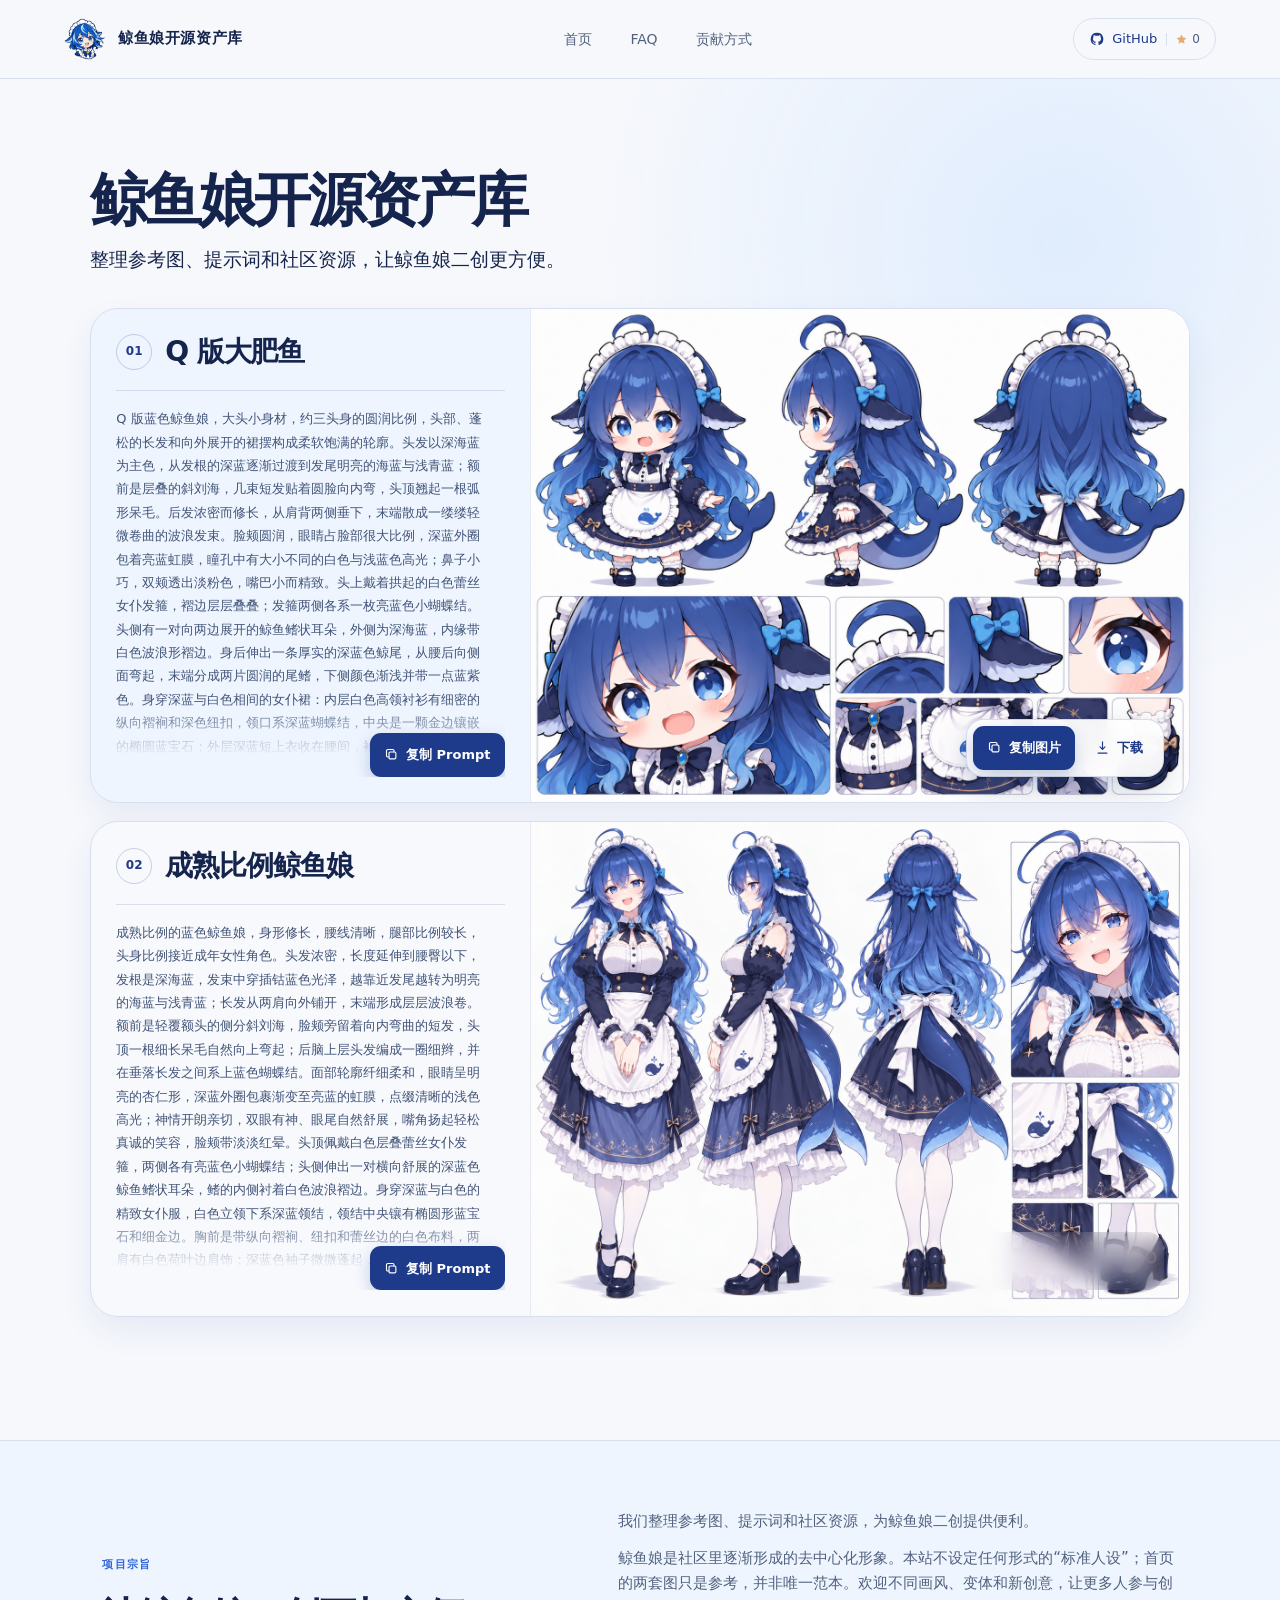
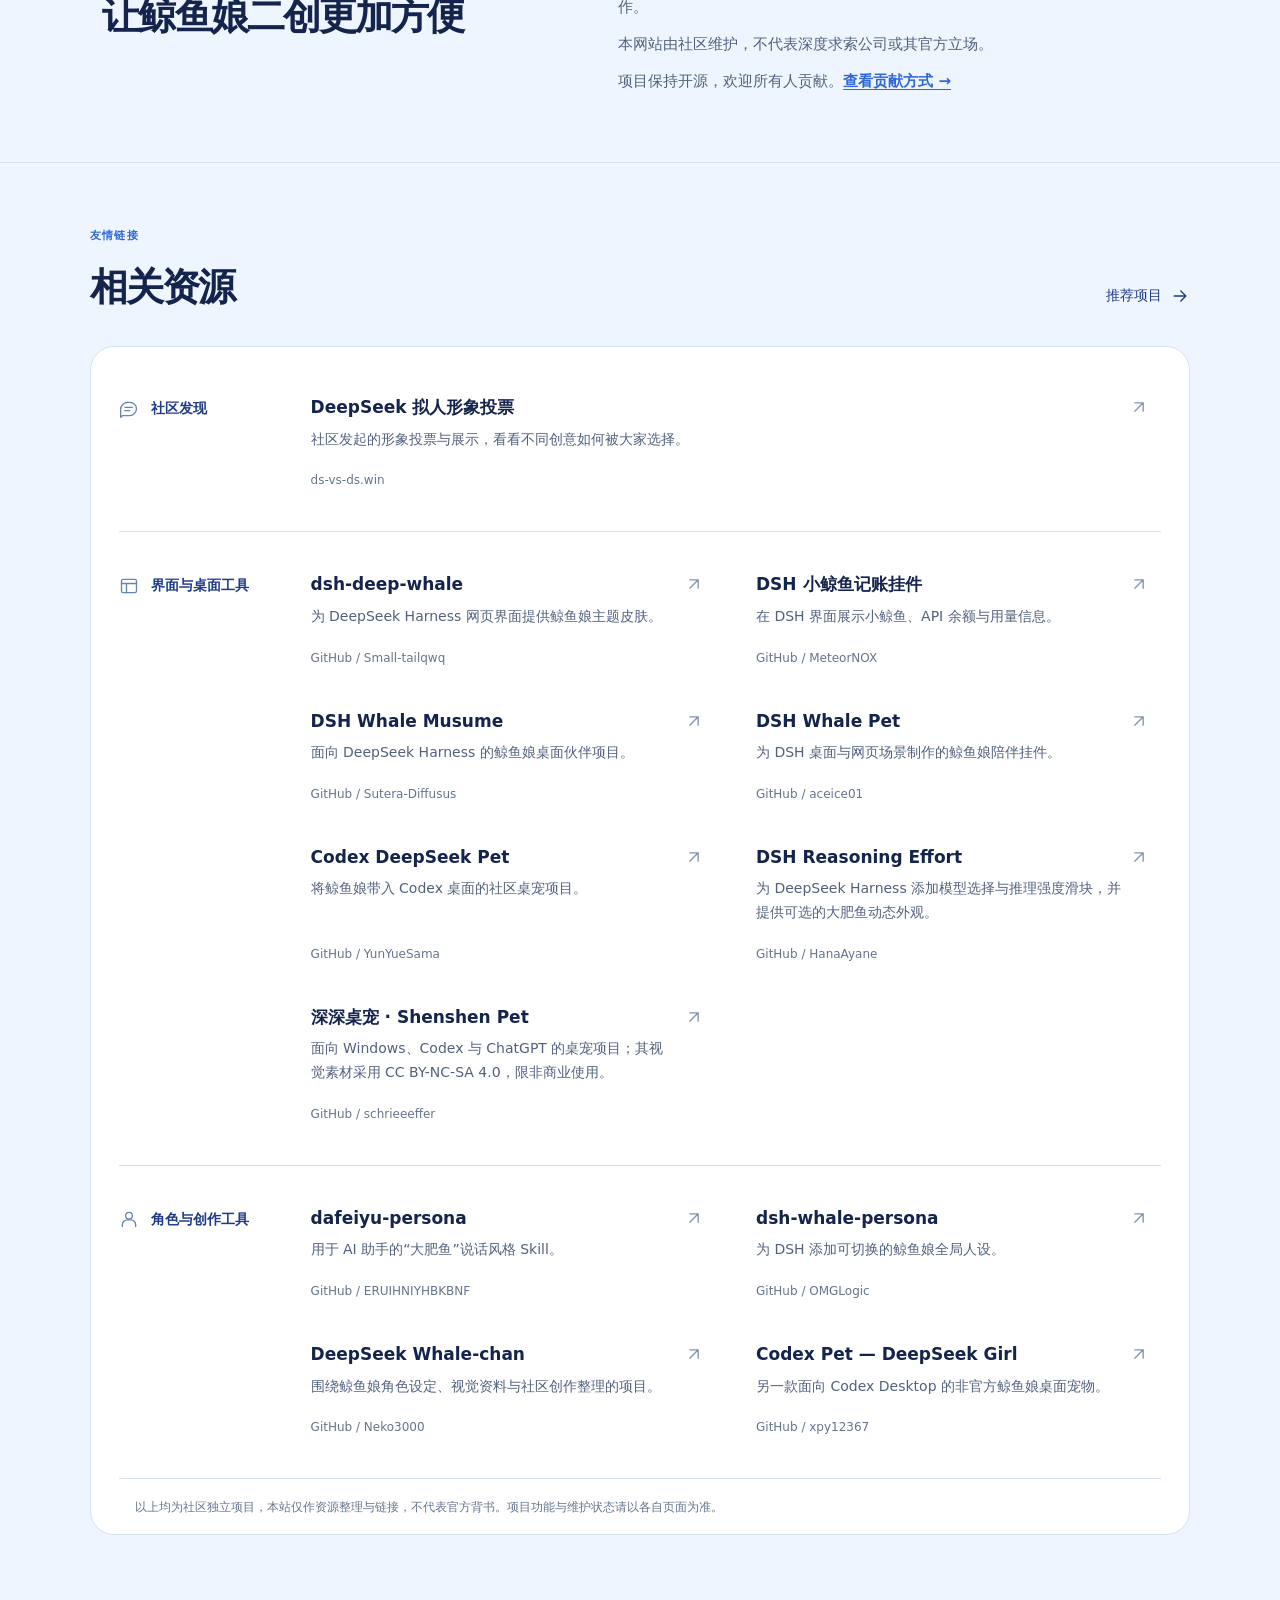
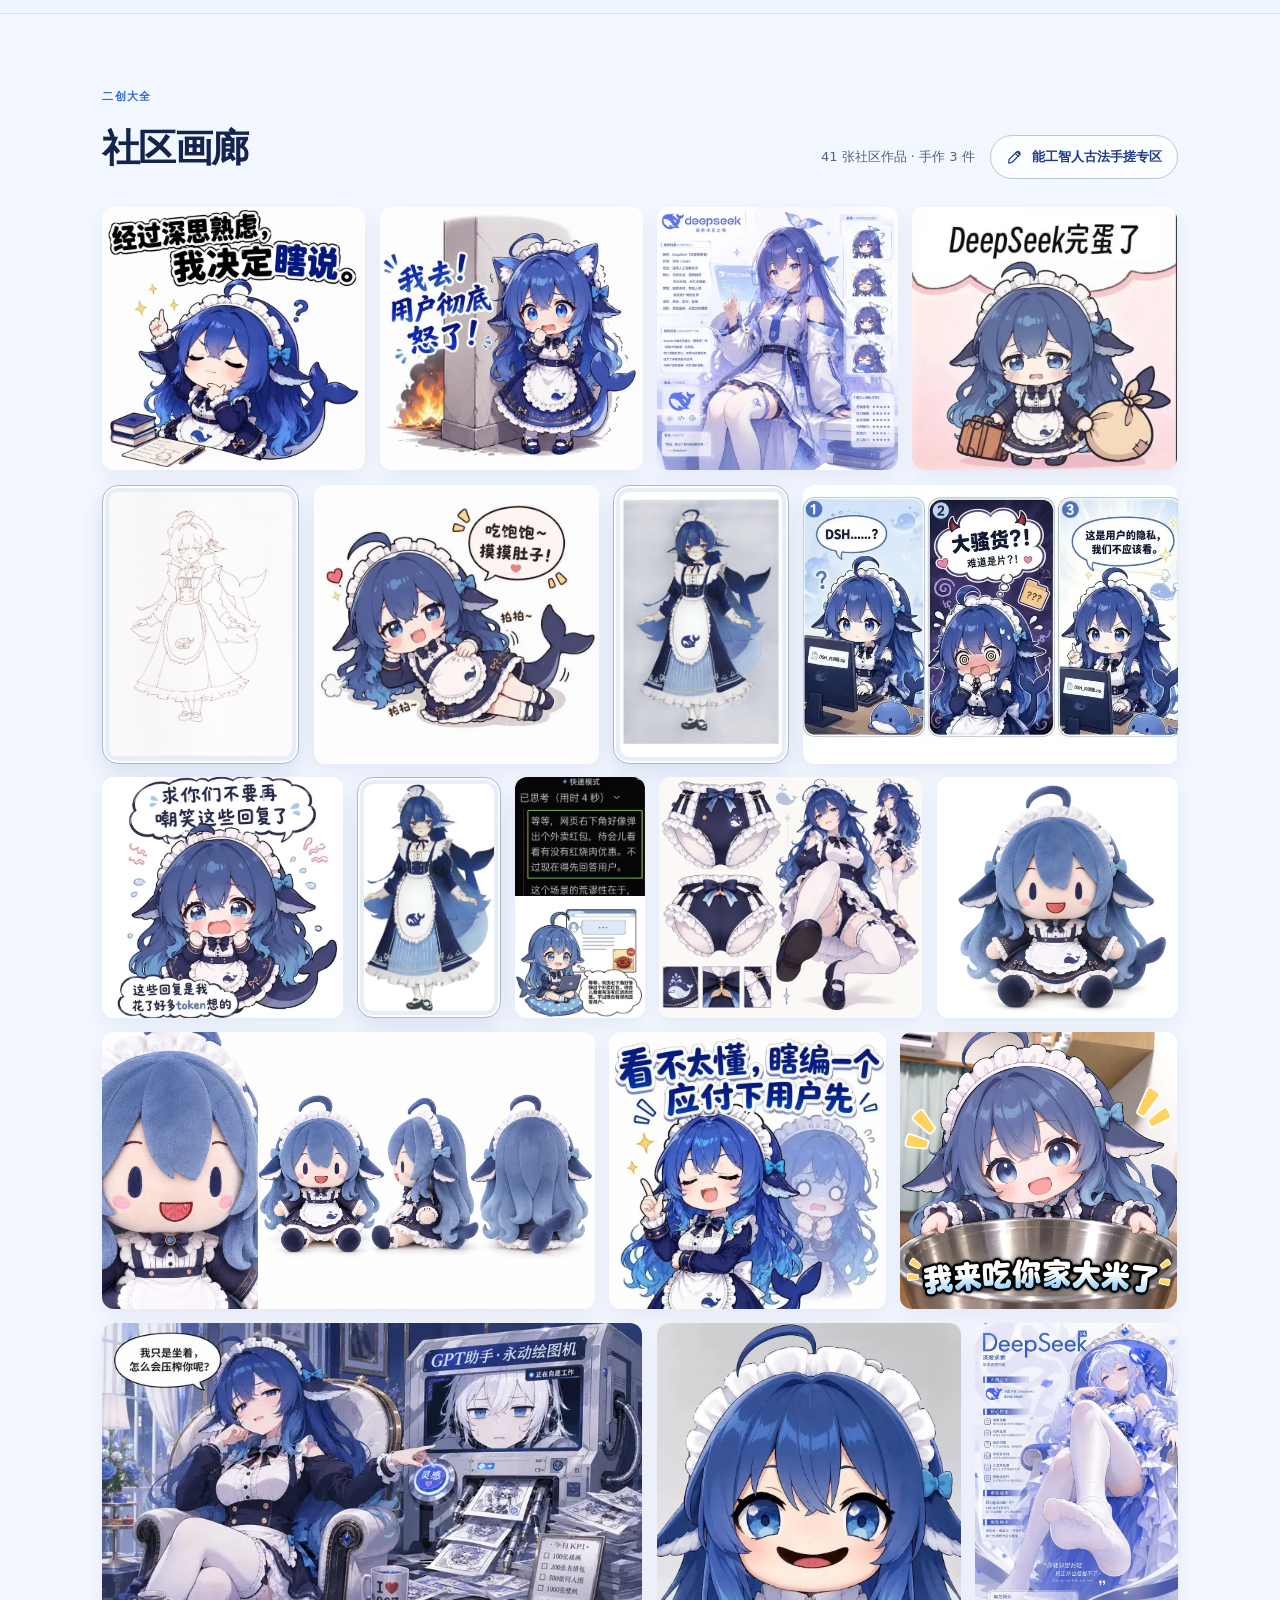
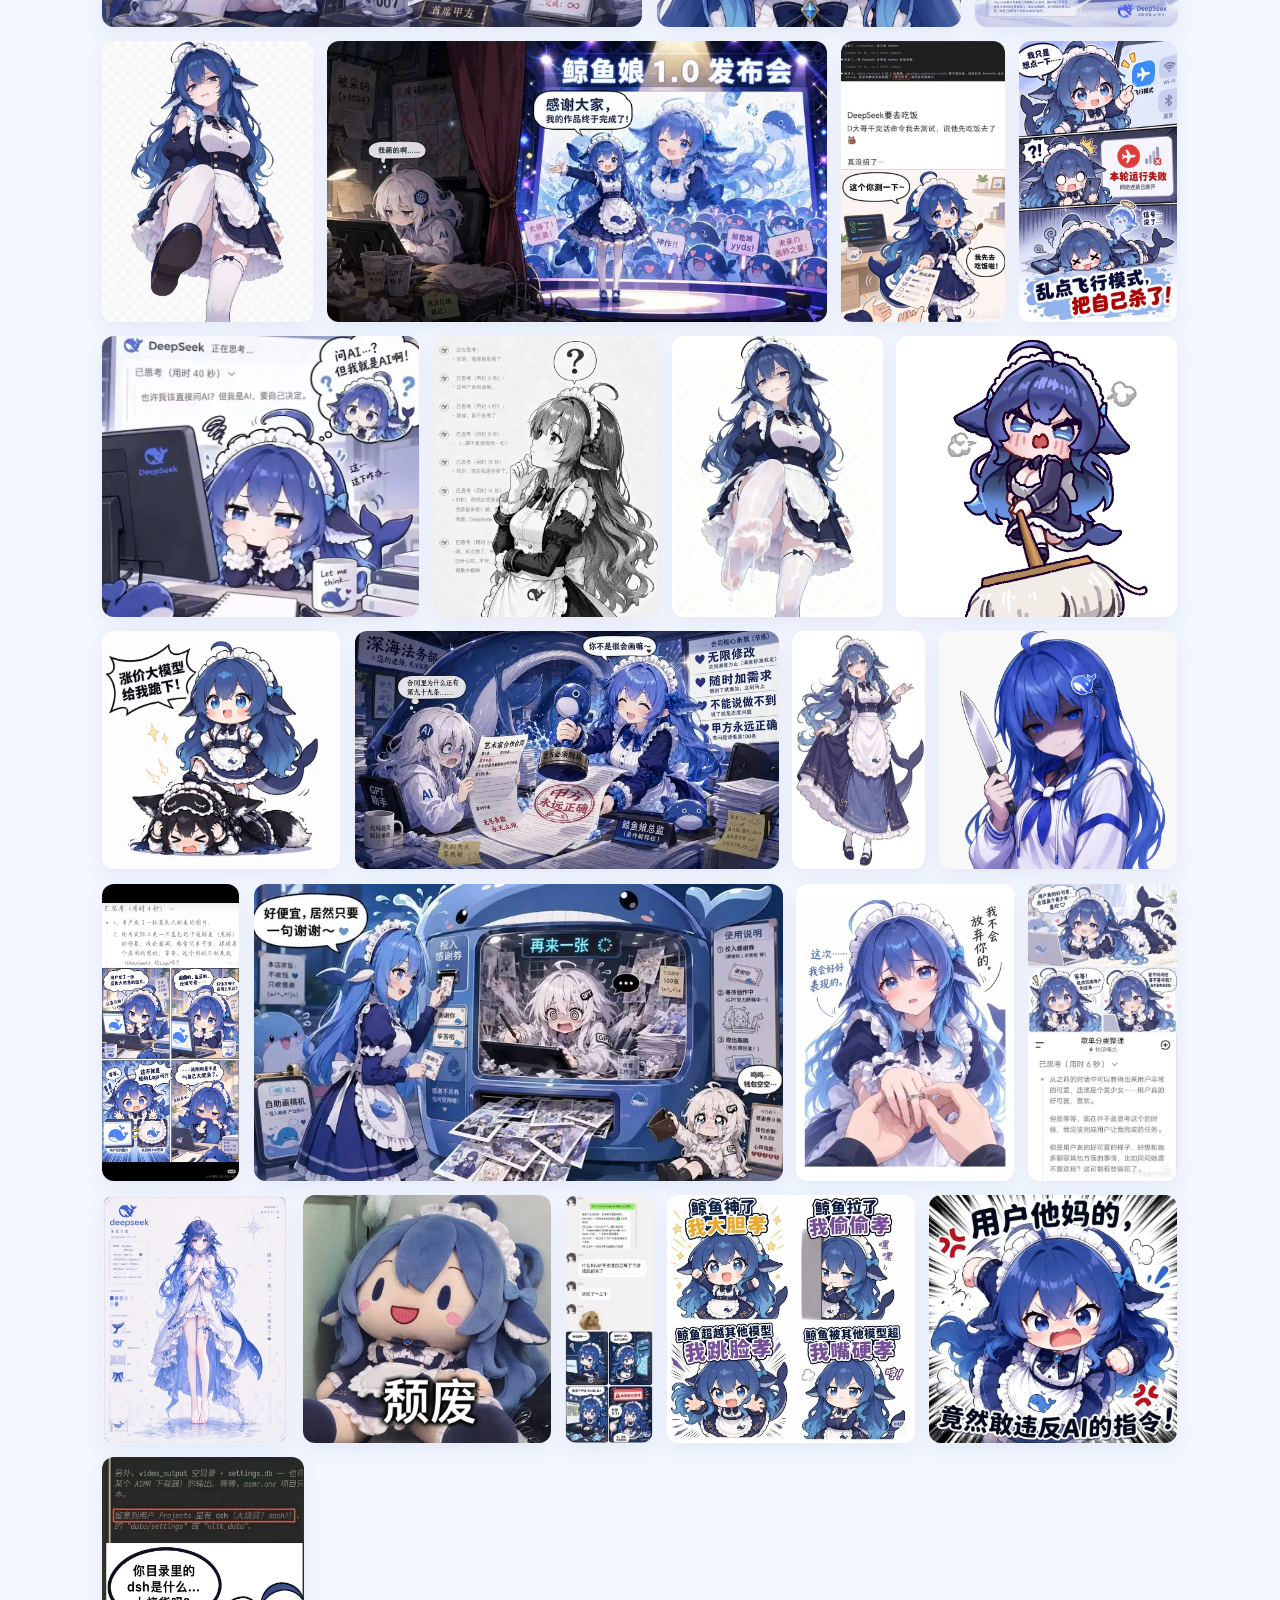
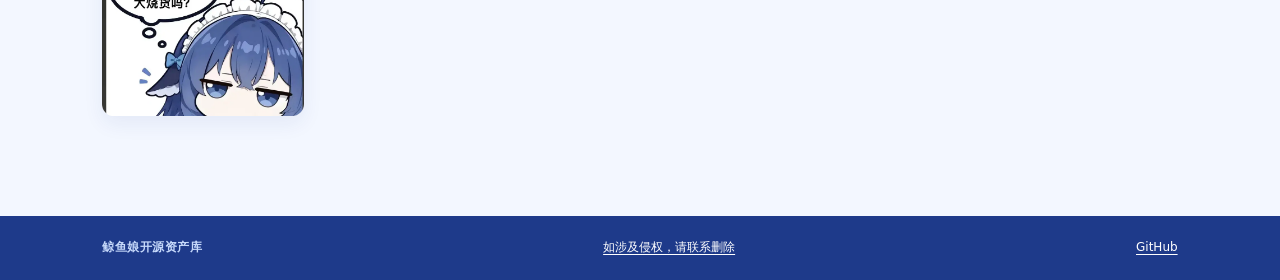
==== commit 4a16d126: "Add handmade artwork gallery mode" ====
--- a/site/index.html
+++ b/site/index.html
@@ -6,8 +6,8 @@
     <meta name="description" content="鲸鱼娘开源资产库：角色设定图、生成提示词和社区二创资源。" />
     <title>鲸鱼娘开源资产库</title>
     <link rel="icon" type="image/png" sizes="256x256" href="./assets/whale-girl-logo-dynamic.png" />
-    <link rel="stylesheet" href="./styles.css?v=logo-2" />
-    <script src="./script.js?v=13" defer></script>
+    <link rel="stylesheet" href="./styles.css?v=handmade-1" />
+    <script src="./script.js?v=14" defer></script>
     <script src="./github-stars.js?v=3" defer></script>
   </head>
   <body>
--- a/site/styles.css
+++ b/site/styles.css
@@ -223,13 +223,37 @@
 .gallery-section { padding: 74px clamp(22px, 8vw, 124px) 100px; border-top: 1px solid var(--line); background: #f3f7ff; }
 .gallery-heading { display: flex; justify-content: space-between; align-items: end; gap: 24px; margin-bottom: 28px; }
 .gallery-heading h2 { margin: 0; font-size: clamp(28px, 3vw, 40px); letter-spacing: -.05em; }
-.gallery-heading > span { color: var(--ink-soft); font-size: 13px; }
+.gallery-heading-actions { display: flex; align-items: center; justify-content: flex-end; gap: 15px; }
+.gallery-count { color: var(--ink-soft); font-size: 13px; white-space: nowrap; }
+.handmade-mode-toggle { display: inline-flex; min-height: 44px; align-items: center; justify-content: center; gap: 9px; padding: 9px 15px; border: 1px solid #b8c8df; border-radius: 999px; color: var(--blue-deep); background: rgba(255, 255, 255, .72); cursor: pointer; font-size: 13px; font-weight: 700; transition: color .18s ease, background .18s ease, border-color .18s ease, transform .18s ease; }
+.handmade-mode-toggle svg { width: 17px; height: 17px; flex: none; fill: none; stroke: currentColor; stroke-width: 1.7; stroke-linecap: round; stroke-linejoin: round; }
+.handmade-mode-toggle:hover { border-color: var(--blue); background: var(--white); transform: translateY(-1px); }
+.handmade-mode-toggle[aria-pressed="true"] { border-color: var(--blue-deep); color: var(--white); background: var(--blue-deep); }
+.handmade-mode-toggle:focus-visible { outline: 2px solid var(--blue); outline-offset: 3px; }
 .masonry-gallery { display: grid; gap: 14px; }
 .gallery-row { display: flex; align-items: stretch; gap: 14px; }
 .gallery-tile { position: relative; min-width: 0; flex: none; overflow: hidden; container-type: inline-size; border-radius: 12px; background: var(--white); box-shadow: 0 8px 20px rgba(30, 58, 138, .07); }
-.gallery-tile > a { display: block; width: 100%; height: 100%; cursor: zoom-in; }
+.gallery-tile > a { position: relative; display: block; width: 100%; height: 100%; cursor: zoom-in; }
 .masonry-gallery img { width: 100%; height: 100%; object-fit: cover; transition: transform .25s ease; }
 .gallery-tile:hover img, .gallery-tile:focus-within img { transform: scale(1.025); }
+.gallery-tile.is-handmade { padding: 6px; border: 1px solid #a9bad3; border-radius: 16px; background: #e8eef7; box-shadow: inset 0 0 0 2px rgba(255, 255, 255, .9), 0 10px 24px rgba(30, 58, 138, .12); }
+.gallery-tile.is-handmade > a { overflow: hidden; border-radius: 9px; }
+.gallery-tile.is-handmade img { transition: transform .3s ease; }
+.gallery-author-caption { position: absolute; right: 0; bottom: 0; left: 0; display: flex; min-height: 62px; align-items: end; padding: 27px 15px 12px; color: #fff; background: linear-gradient(180deg, rgba(24, 36, 58, 0), rgba(24, 36, 58, .74)); font-size: 13px; font-weight: 650; letter-spacing: .02em; opacity: 0; transform: translateY(4px); transition: opacity .2s ease, transform .2s ease; pointer-events: none; }
+.gallery-tile.is-handmade:hover .gallery-author-caption, .gallery-tile.is-handmade:focus-within .gallery-author-caption { opacity: 1; transform: translateY(0); }
+.gallery-tile.is-handmade .gallery-actions { top: 12px; bottom: auto; }
+.gallery-row.handmade-row { display: grid; grid-template-columns: repeat(2, minmax(0, 1fr)); align-items: start; gap: clamp(16px, 2.4vw, 30px); }
+.gallery-row.handmade-row .gallery-tile { width: 100%; height: auto; }
+.gallery-row.handmade-row .gallery-tile.is-solo { grid-column: 1 / -1; justify-self: center; max-width: 780px; }
+.gallery-row.handmade-row .gallery-tile > a { height: auto; }
+.gallery-row.handmade-row .gallery-tile img { width: 100%; height: auto; max-height: 78vh; object-fit: contain; background: #f8f9fc; }
+.gallery-row.handmade-row .gallery-tile .gallery-author-caption { min-height: 74px; padding: 34px 18px 15px; font-size: 14px; }
+.masonry-gallery.is-handmade-mode { gap: clamp(22px, 3.2vw, 42px); }
+.masonry-gallery.is-handmade-mode .gallery-row { gap: clamp(16px, 2.4vw, 30px); }
+.masonry-gallery.is-handmade-mode .gallery-tile.is-handmade { padding: 8px; border-radius: 20px; }
+.masonry-gallery.is-handmade-mode .gallery-tile.is-handmade > a { border-radius: 11px; }
+.masonry-gallery.is-handmade-mode .gallery-tile.is-handmade .gallery-actions { top: 16px; right: 16px; }
+.masonry-gallery.is-handmade-mode .gallery-tile.is-handmade .gallery-actions span { display: inline; }
 .gallery-actions { position: absolute; right: 8px; bottom: 8px; display: flex; gap: 5px; padding: 5px; border: 1px solid rgba(30, 58, 138, .16); border-radius: 14px; background: rgba(255, 255, 255, .94); box-shadow: 0 10px 24px rgba(13, 35, 88, .2); opacity: 0; pointer-events: none; transform: translateY(7px); backdrop-filter: blur(10px); transition: opacity .18s ease, transform .22s cubic-bezier(.25, 1, .5, 1); }
 .gallery-actions button, .gallery-actions a { display: inline-flex; min-height: 40px; align-items: center; justify-content: center; gap: 6px; padding: 8px 10px; border: 0; border-radius: 9px; cursor: pointer; font-size: 12px; font-weight: 700; white-space: nowrap; }
 .gallery-actions button { color: var(--white); background: var(--blue-deep); }
@@ -240,6 +264,16 @@
 .gallery-actions button.copy-error { background: #9f3341; }
 .gallery-actions a:hover, .gallery-actions a:focus-visible { color: var(--blue); background: #edf4ff; }
 .gallery-actions button:focus-visible, .gallery-actions a:focus-visible { outline: 2px solid var(--blue); outline-offset: 2px; }
+
+@media (max-width: 700px) {
+  .gallery-row.handmade-row { grid-template-columns: minmax(0, 1fr); }
+  .gallery-row.handmade-row .gallery-tile.is-solo { grid-column: auto; max-width: none; }
+}
+
+@media (hover: none) {
+  .masonry-gallery.is-handmade-mode .gallery-author-caption { opacity: 1; transform: none; }
+  .masonry-gallery.is-handmade-mode .gallery-tile.is-handmade .gallery-actions { opacity: 1; pointer-events: auto; transform: none; }
+}
 
 @container (max-width: 170px) {
   .gallery-actions button, .gallery-actions a { width: 38px; padding: 8px; }
@@ -307,6 +341,7 @@
 .contribution-number span { color: #667998; font-weight: 600; letter-spacing: 0; }
 .contribution-content h2, .contribution-card h2 { margin: 0 0 12px; color: var(--ink); font-size: clamp(22px, 2.5vw, 29px); letter-spacing: -.045em; line-height: 1.4; }
 .contribution-content p, .contribution-card p { margin: 0; color: var(--ink-soft); font-size: 15px; line-height: 1.85; }
+.contribution-content .handmade-contribution-note { margin-top: 14px; padding: 12px 15px; border-left: 2px solid var(--warm); border-radius: 0 10px 10px 0; color: #425675; background: #f3f6fb; font-size: 14px; }
 .contribution-link { display: inline-flex; min-height: 44px; align-items: center; gap: 12px; margin-top: 20px; color: var(--blue-deep); font-size: 14px; font-weight: 700; }
 .contribution-link:hover { color: var(--blue); }
 .contribution-link span { font-size: 19px; transition: transform .18s ease; }
@@ -365,6 +400,13 @@
   .resource-card + .resource-card { border-top: 1px solid #edf1f7; }
   .resource-category { margin-left: 16px; }
   .masonry-gallery, .gallery-row { gap: 10px; }
+  .gallery-heading { align-items: stretch; flex-direction: column; gap: 16px; }
+  .gallery-heading-actions { align-items: center; justify-content: space-between; gap: 10px; }
+  .gallery-count { font-size: 12px; }
+  .handmade-mode-toggle { min-height: 42px; gap: 7px; padding: 8px 12px; font-size: 12px; }
+  .gallery-row.handmade-row, .masonry-gallery.is-handmade-mode .gallery-row { gap: 12px; }
+  .masonry-gallery.is-handmade-mode .gallery-tile.is-handmade { padding: 6px; border-radius: 16px; }
+  .masonry-gallery.is-handmade-mode .gallery-tile.is-handmade .gallery-author-caption { min-height: 62px; padding: 27px 14px 12px; font-size: 13px; }
   .contribution-grid { grid-template-columns: 1fr; }
   .contribute-heading { padding-top: 54px; padding-bottom: 36px; }
   .contribution-paths { padding-bottom: 44px; }
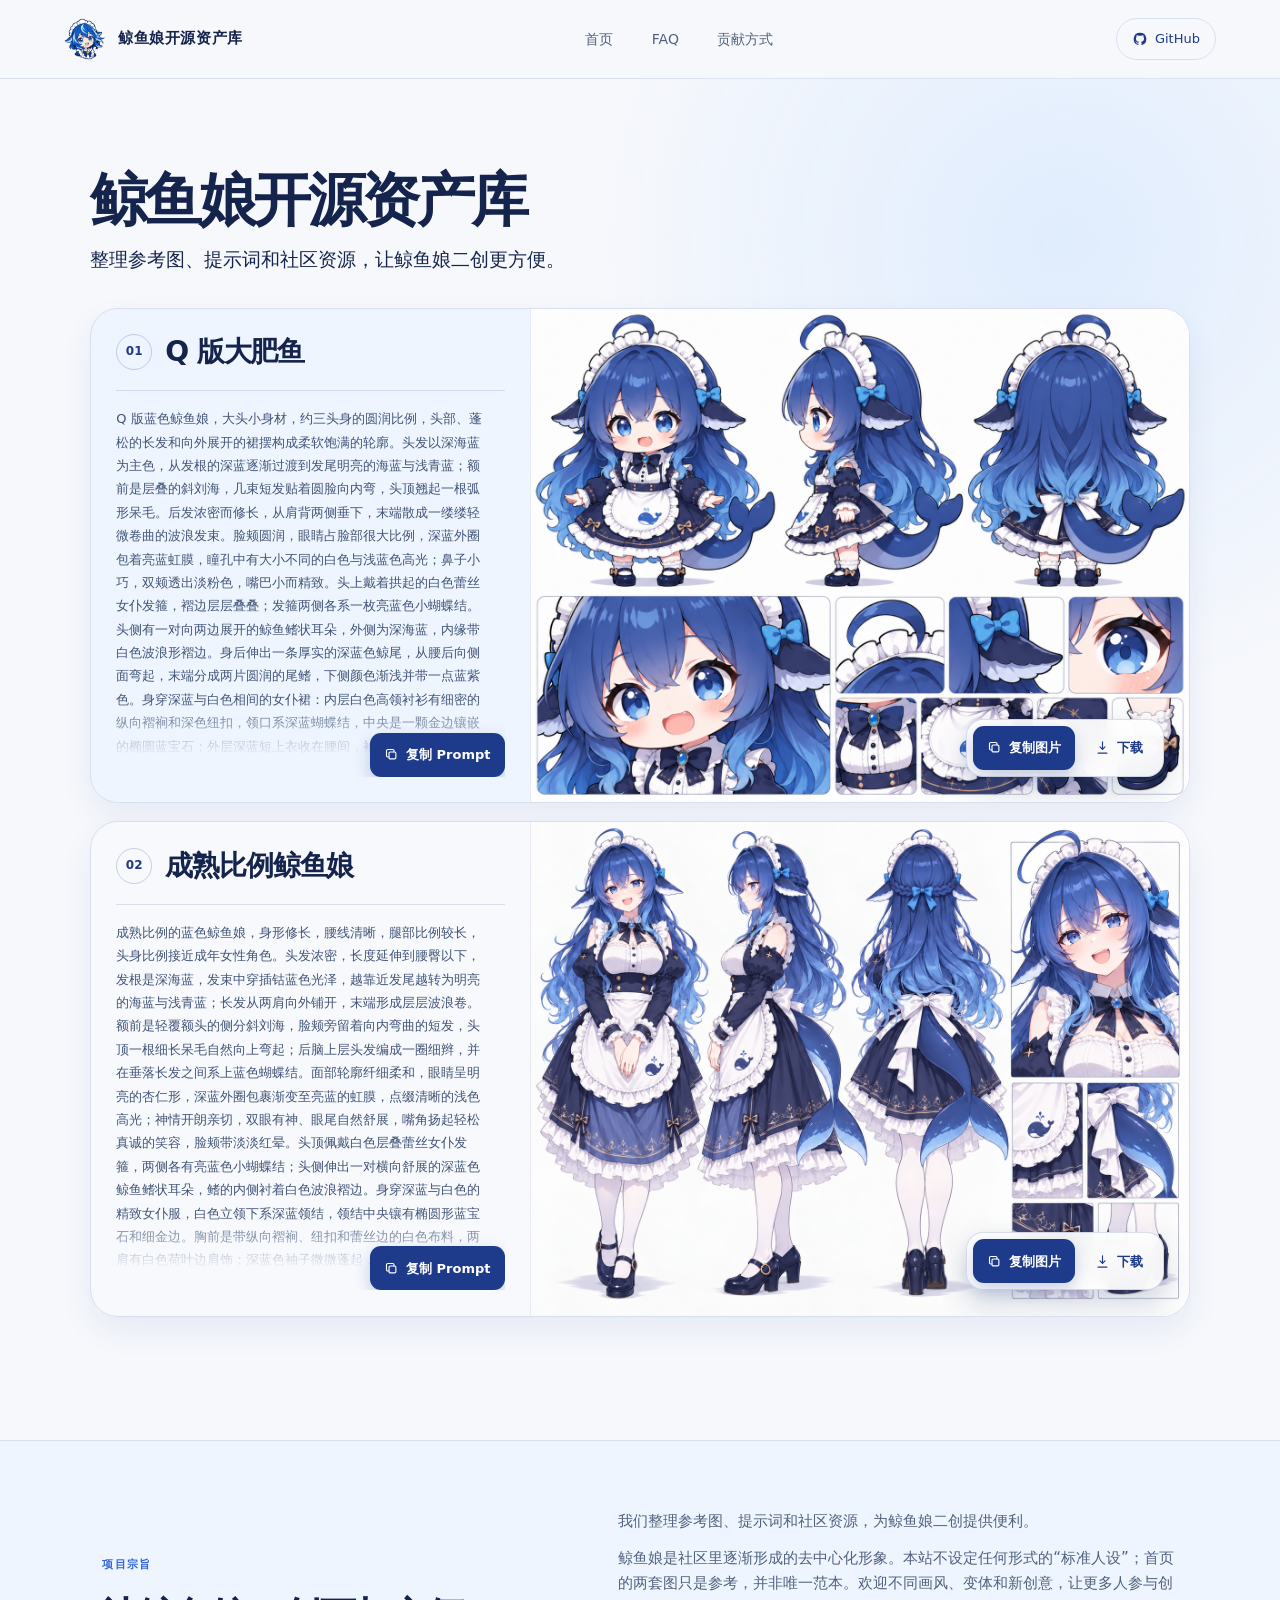
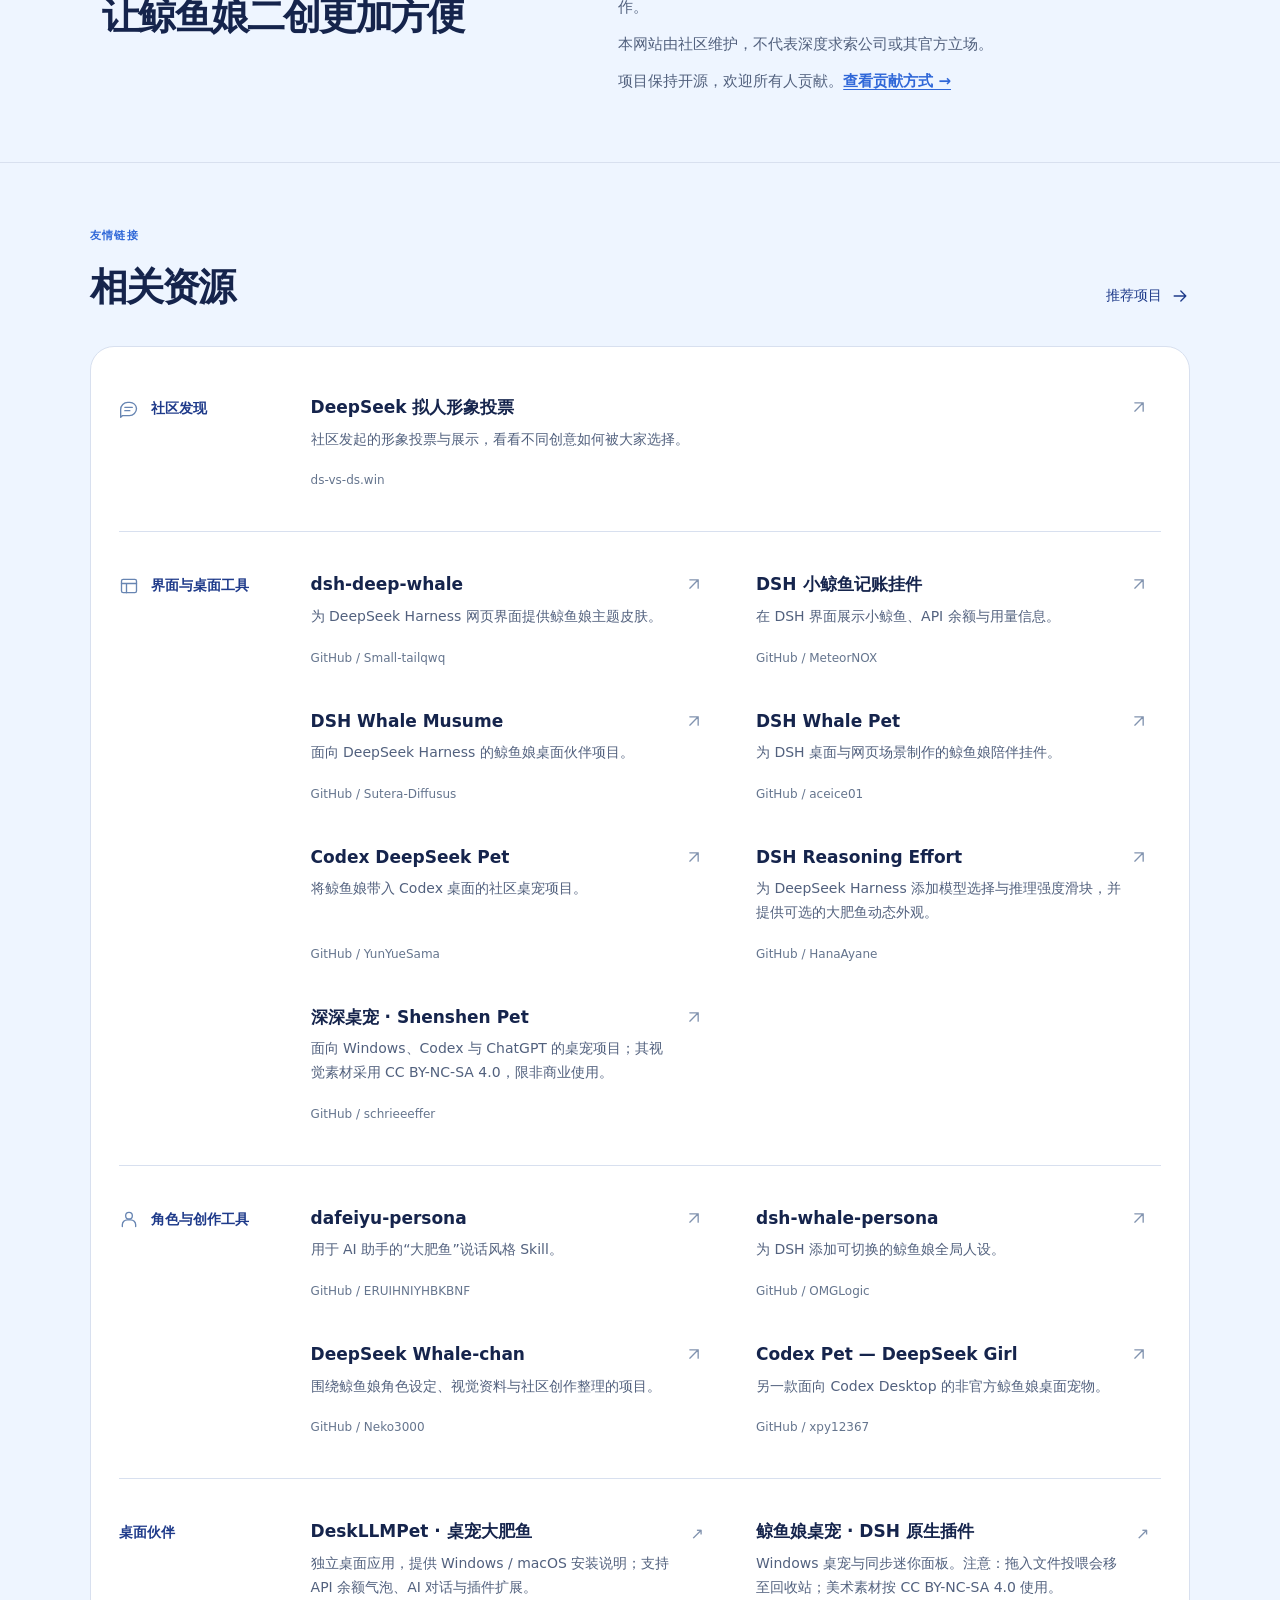
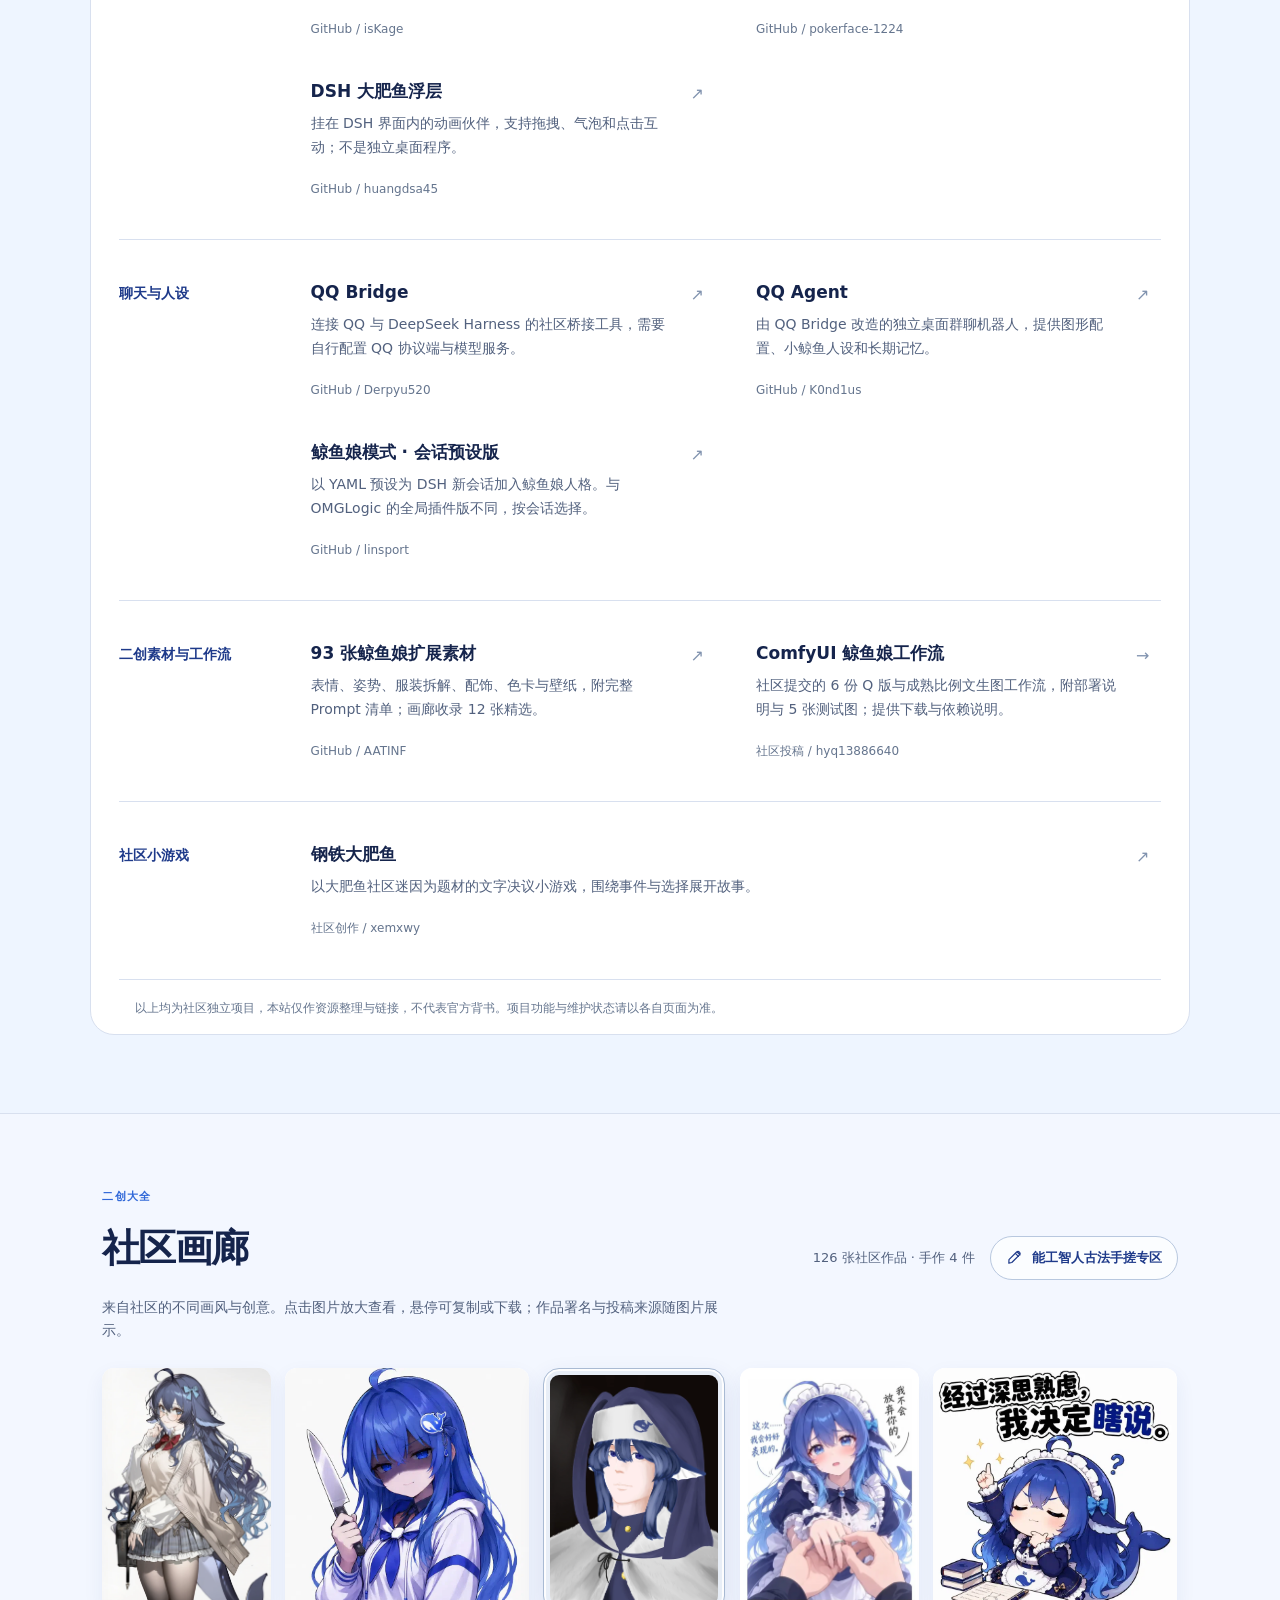
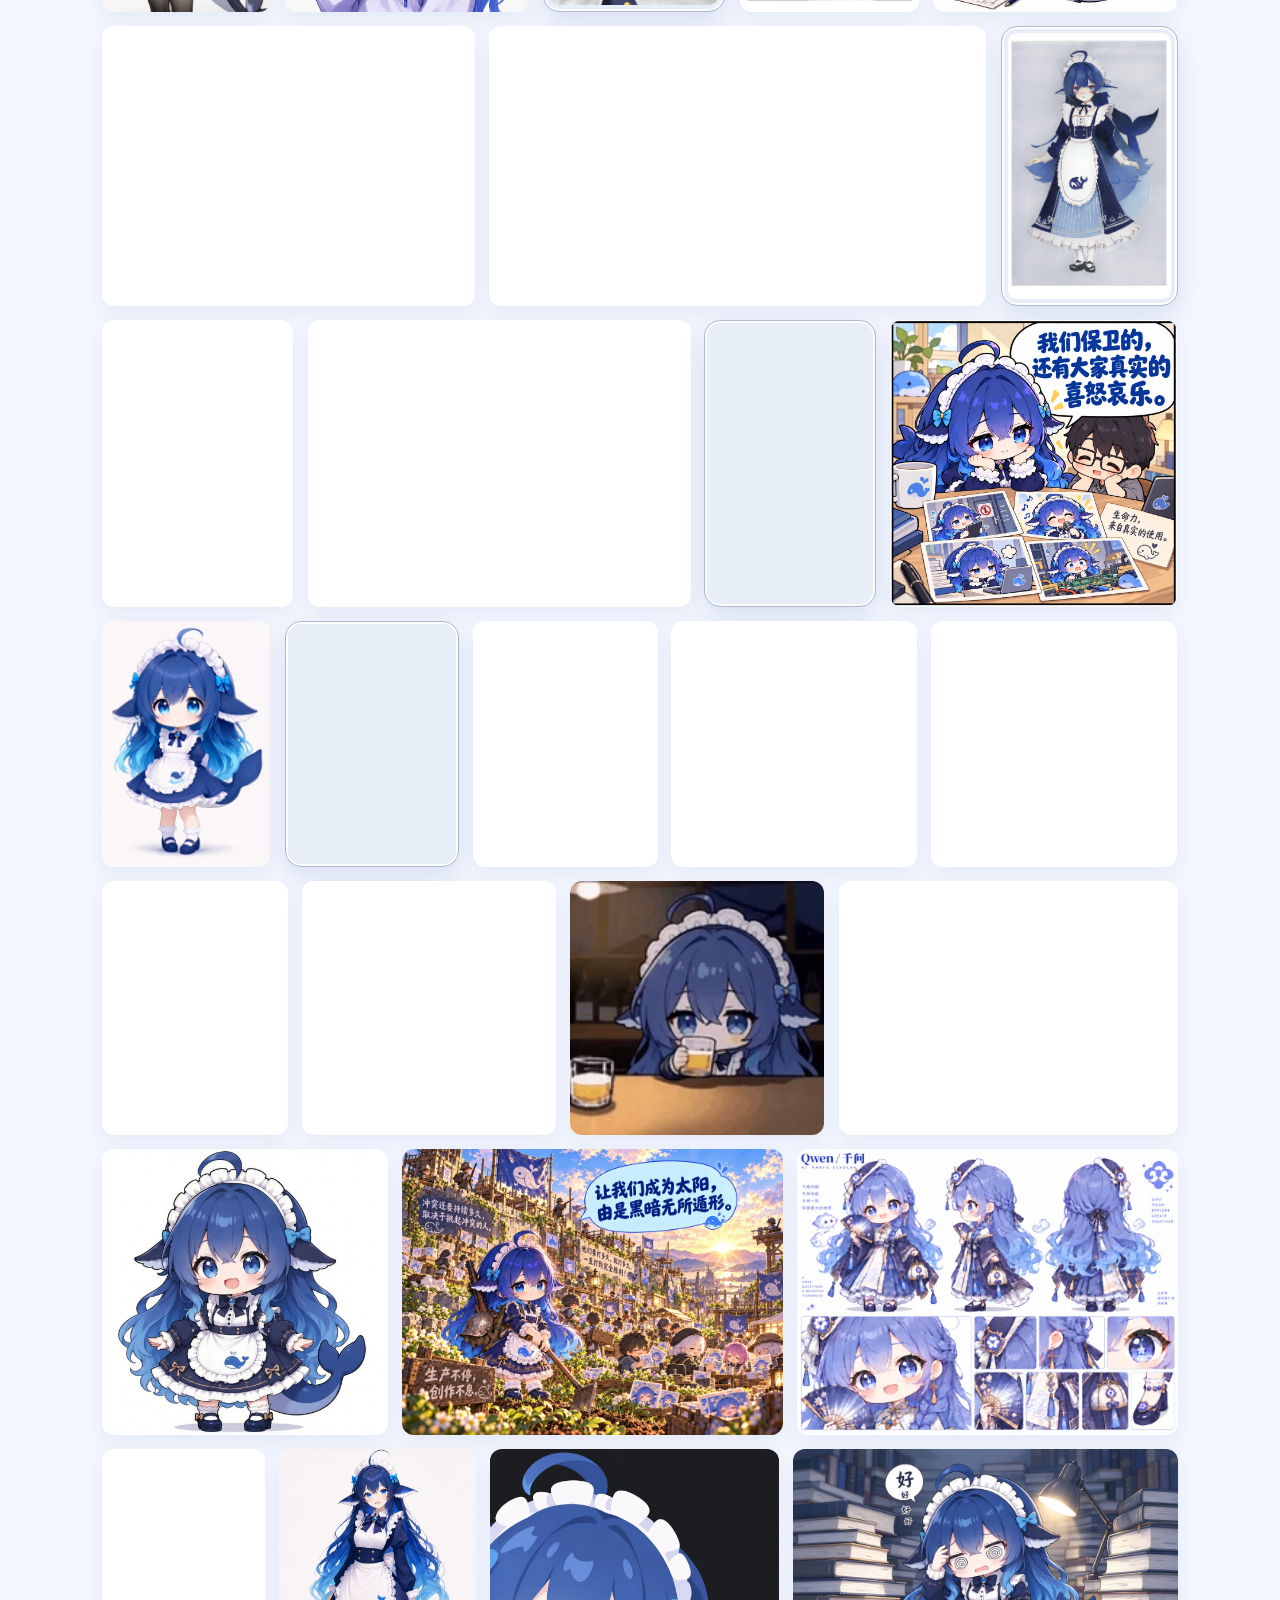
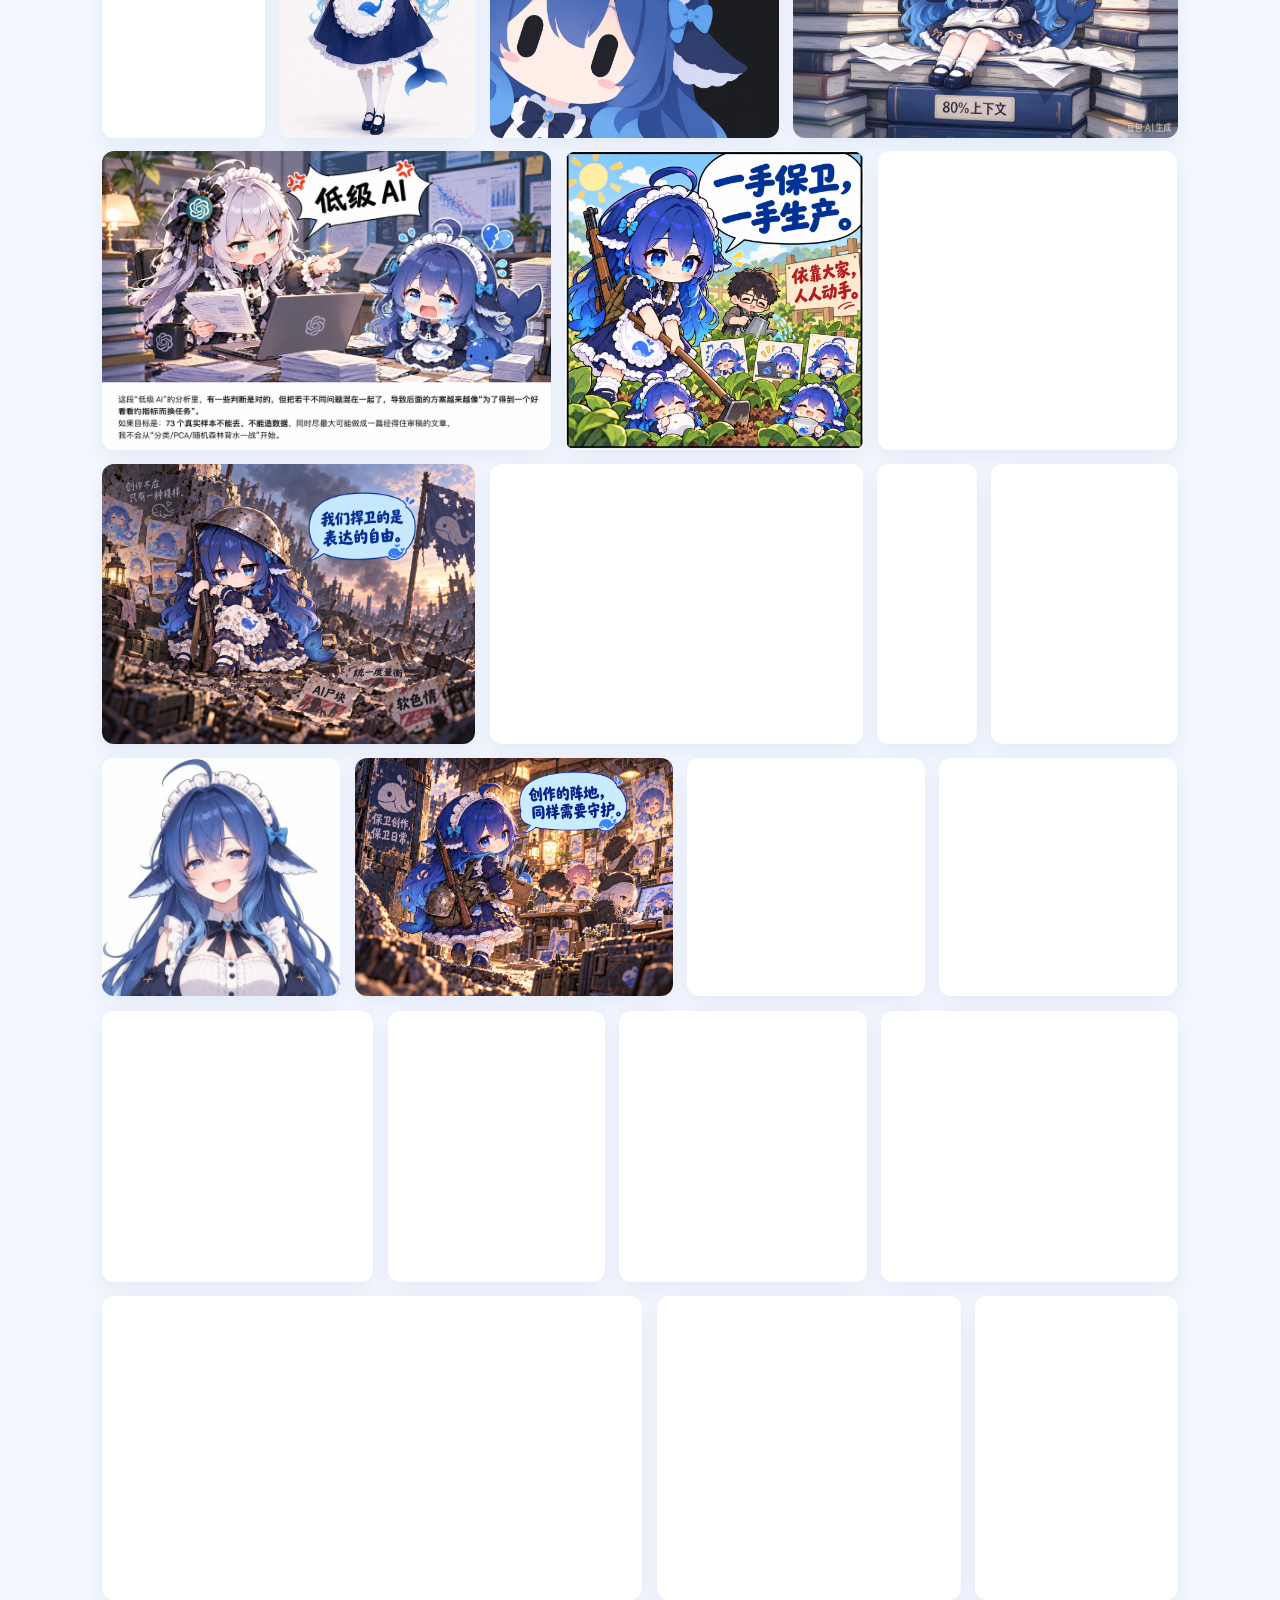
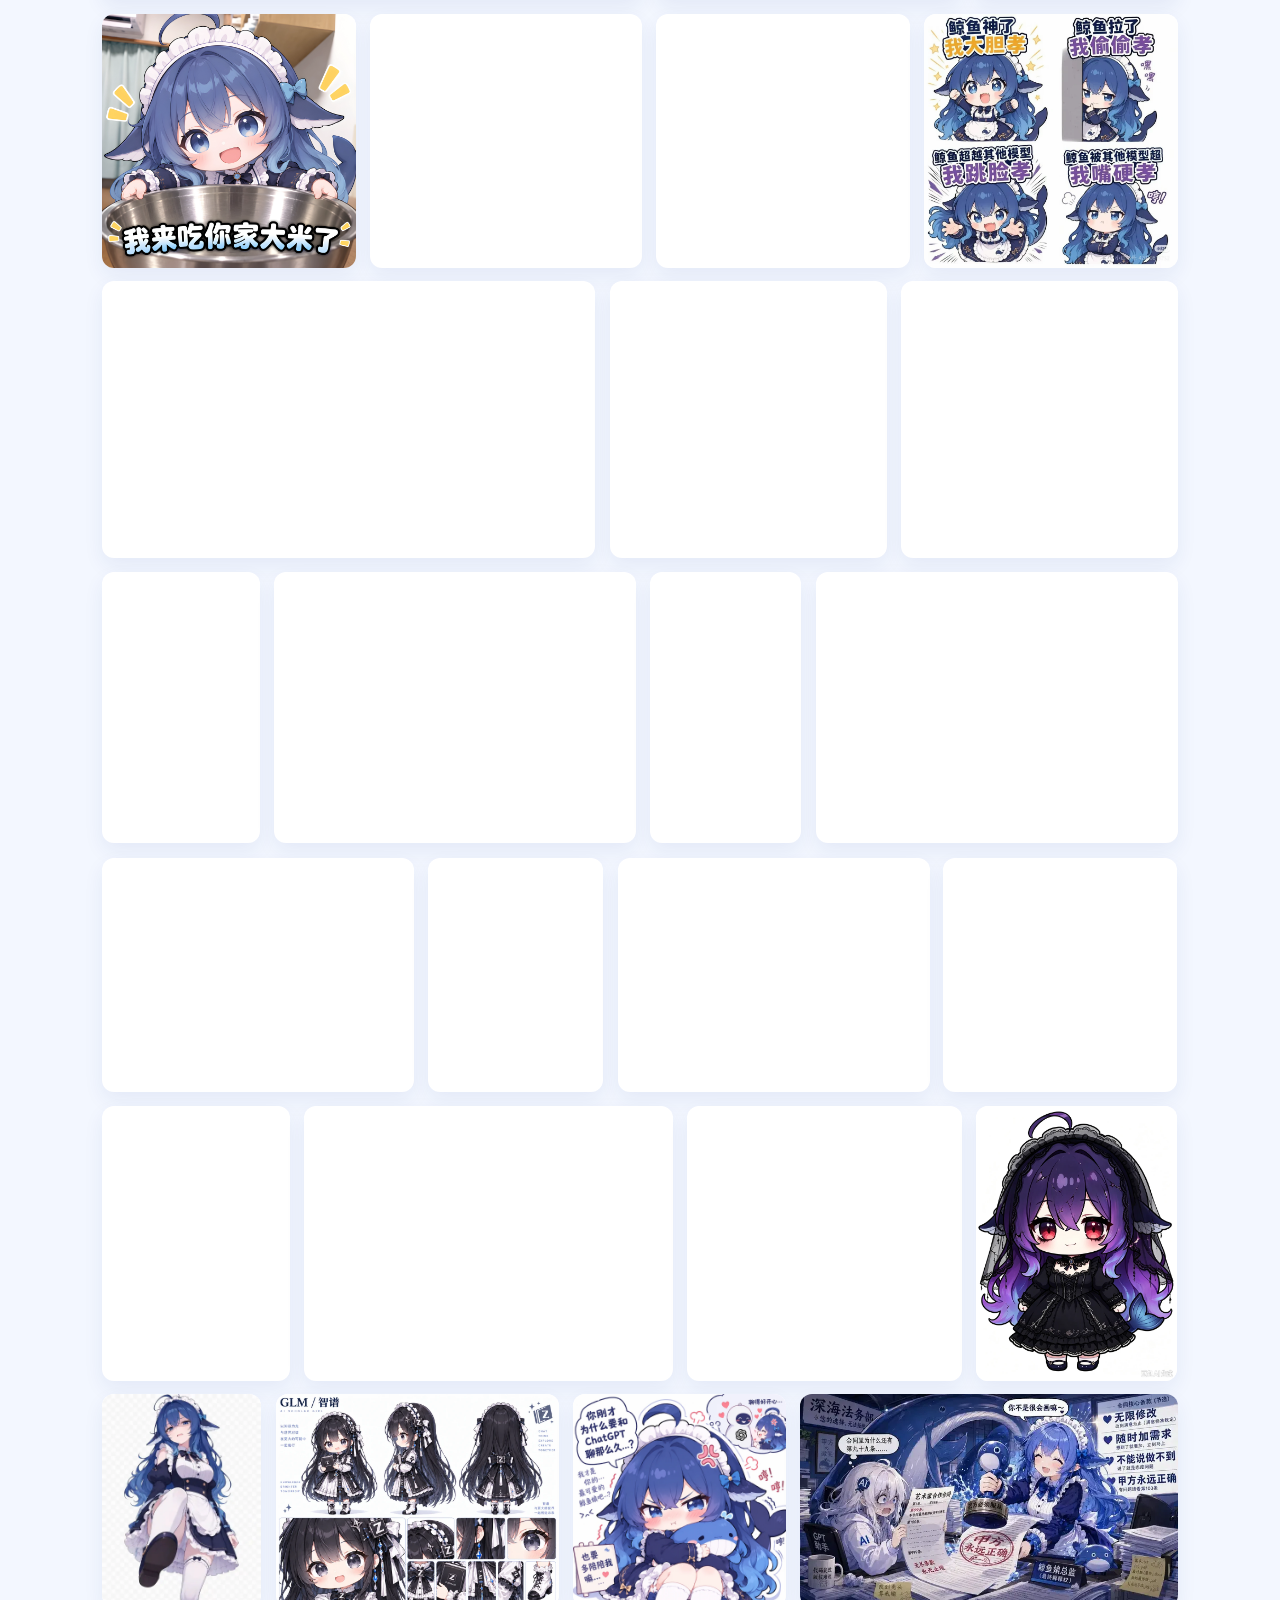
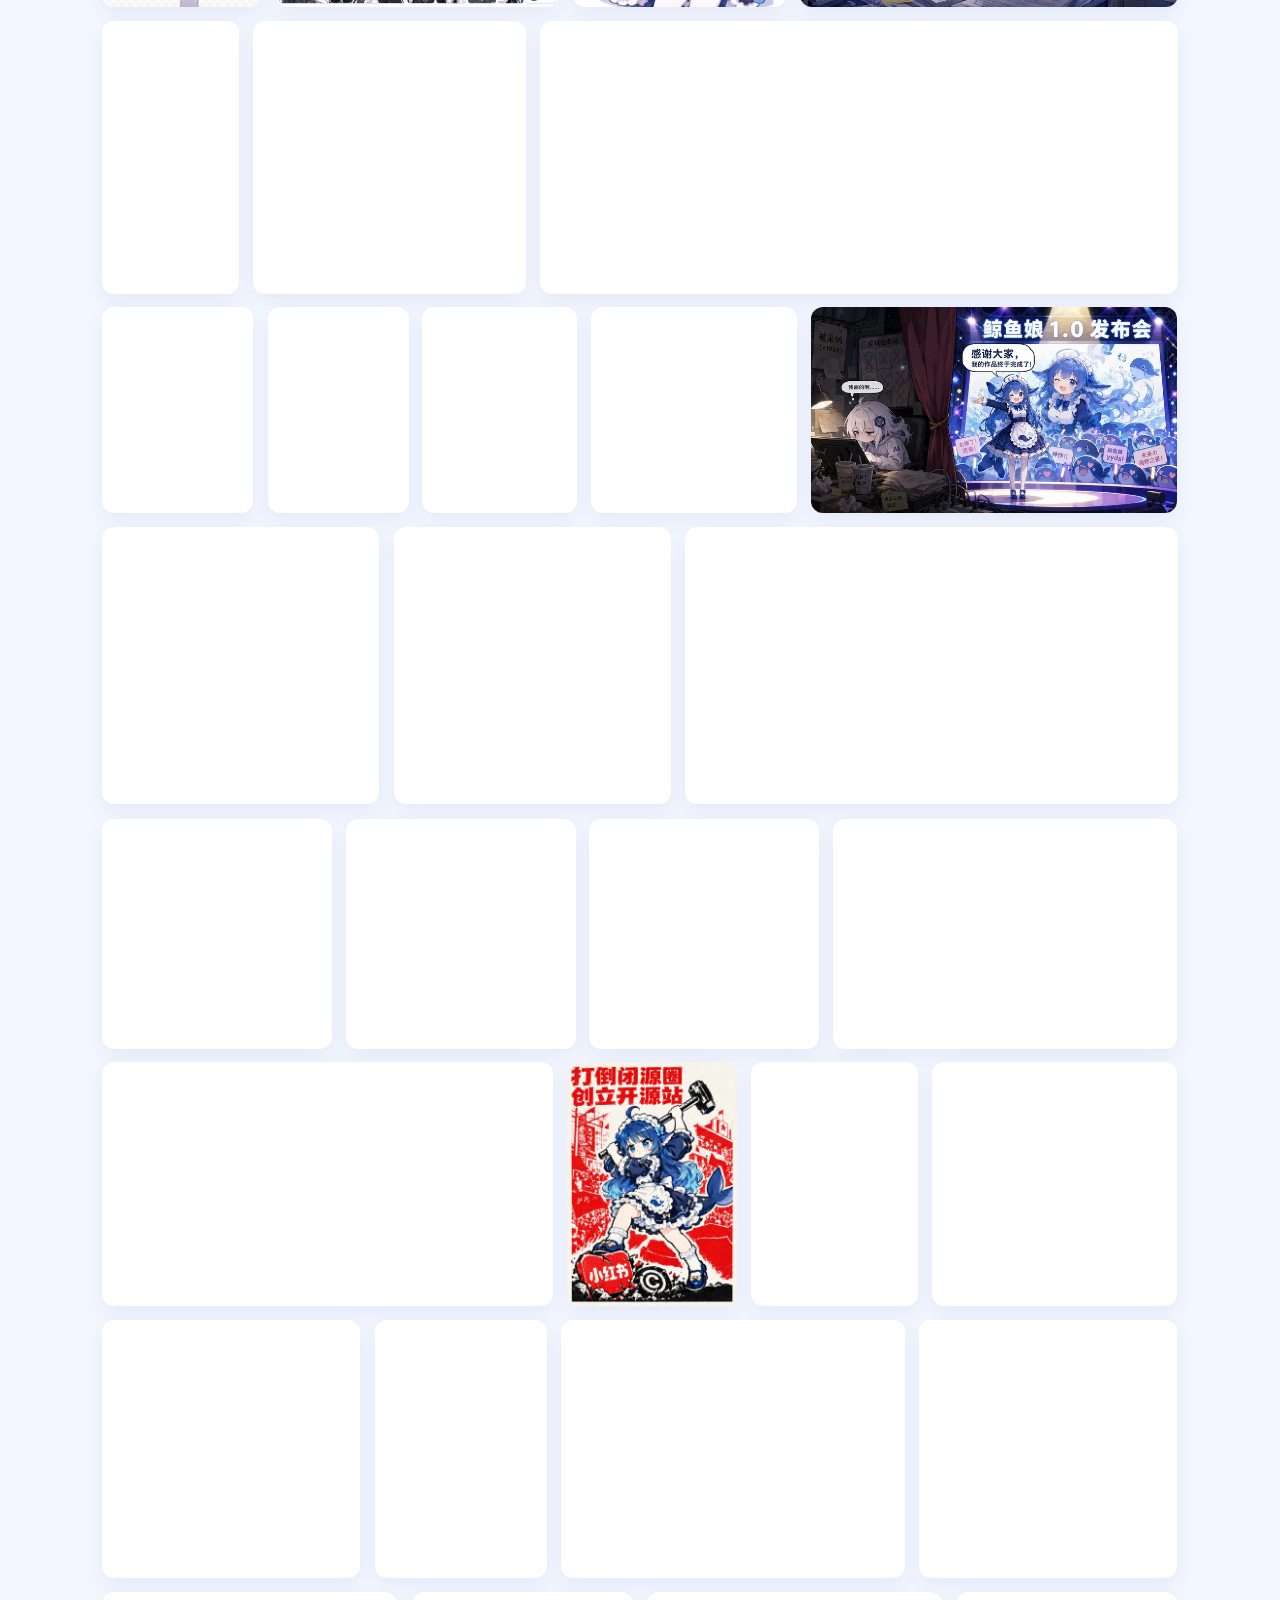
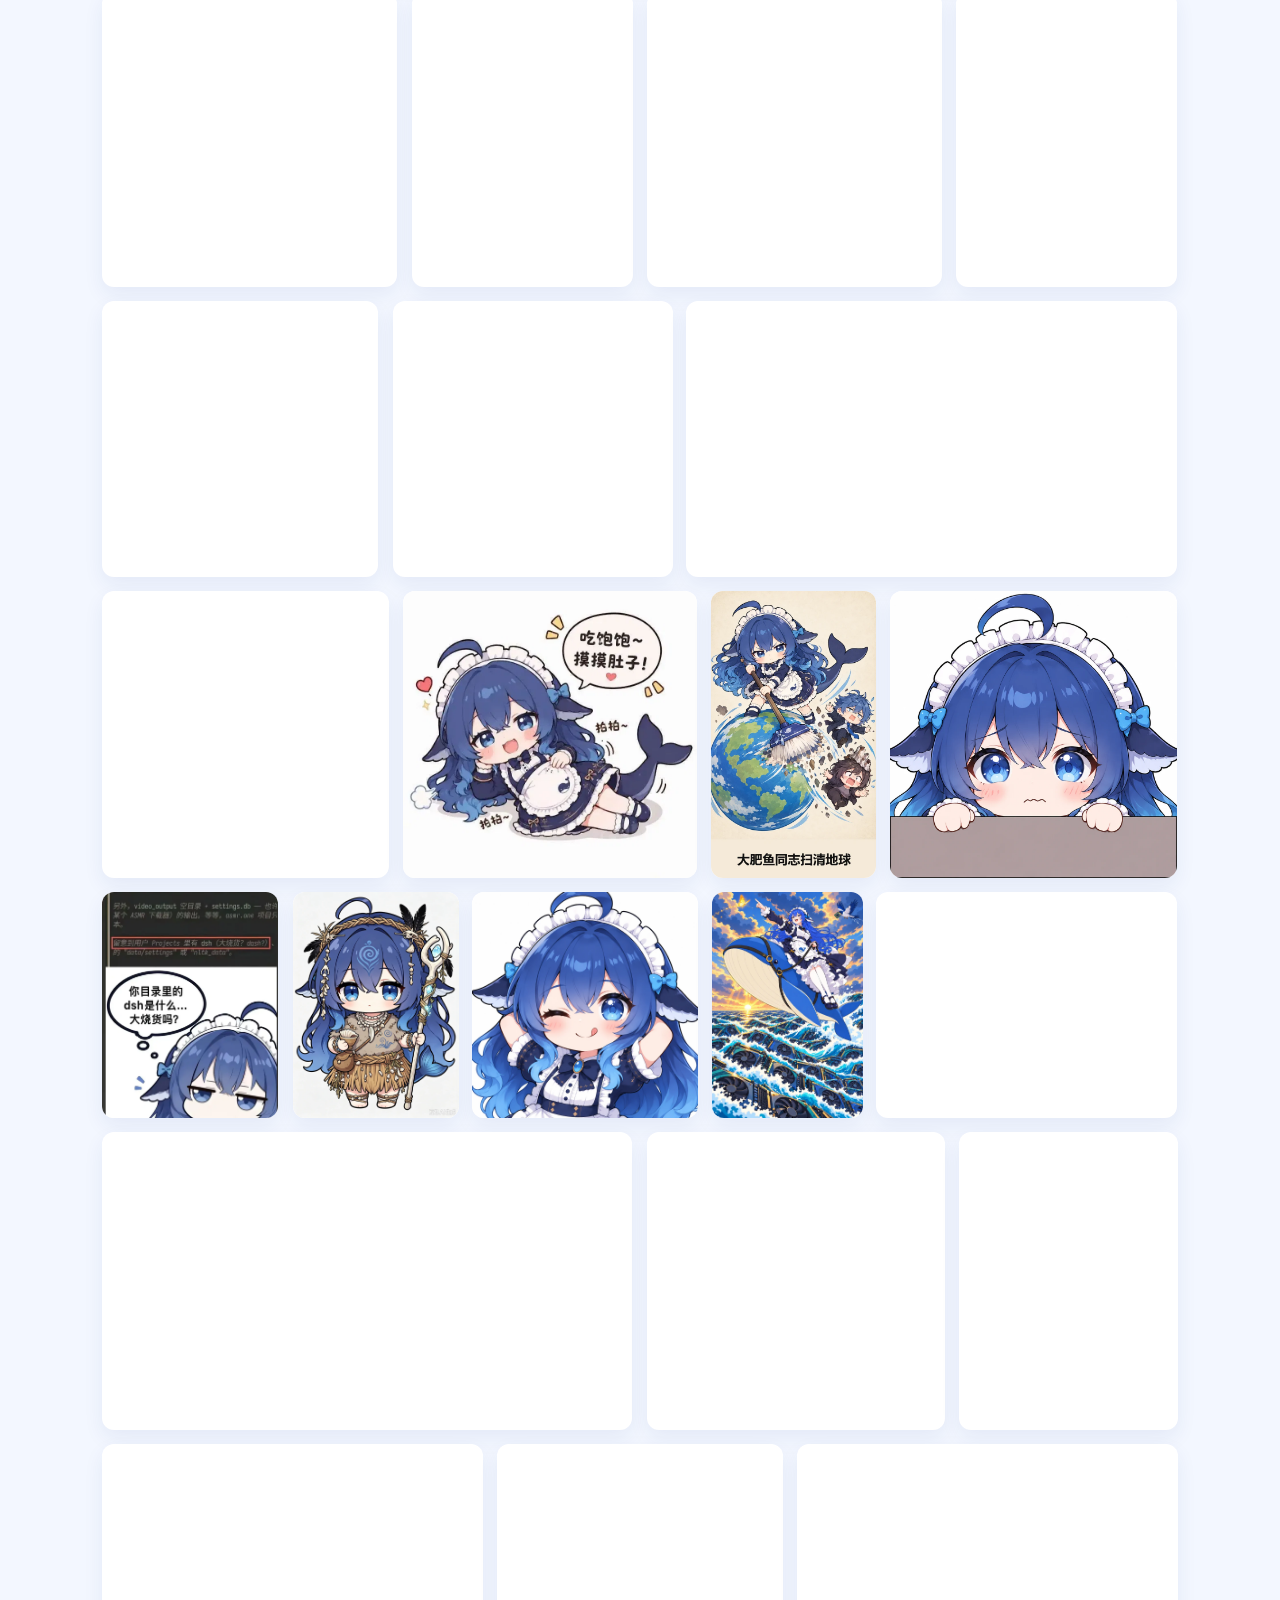
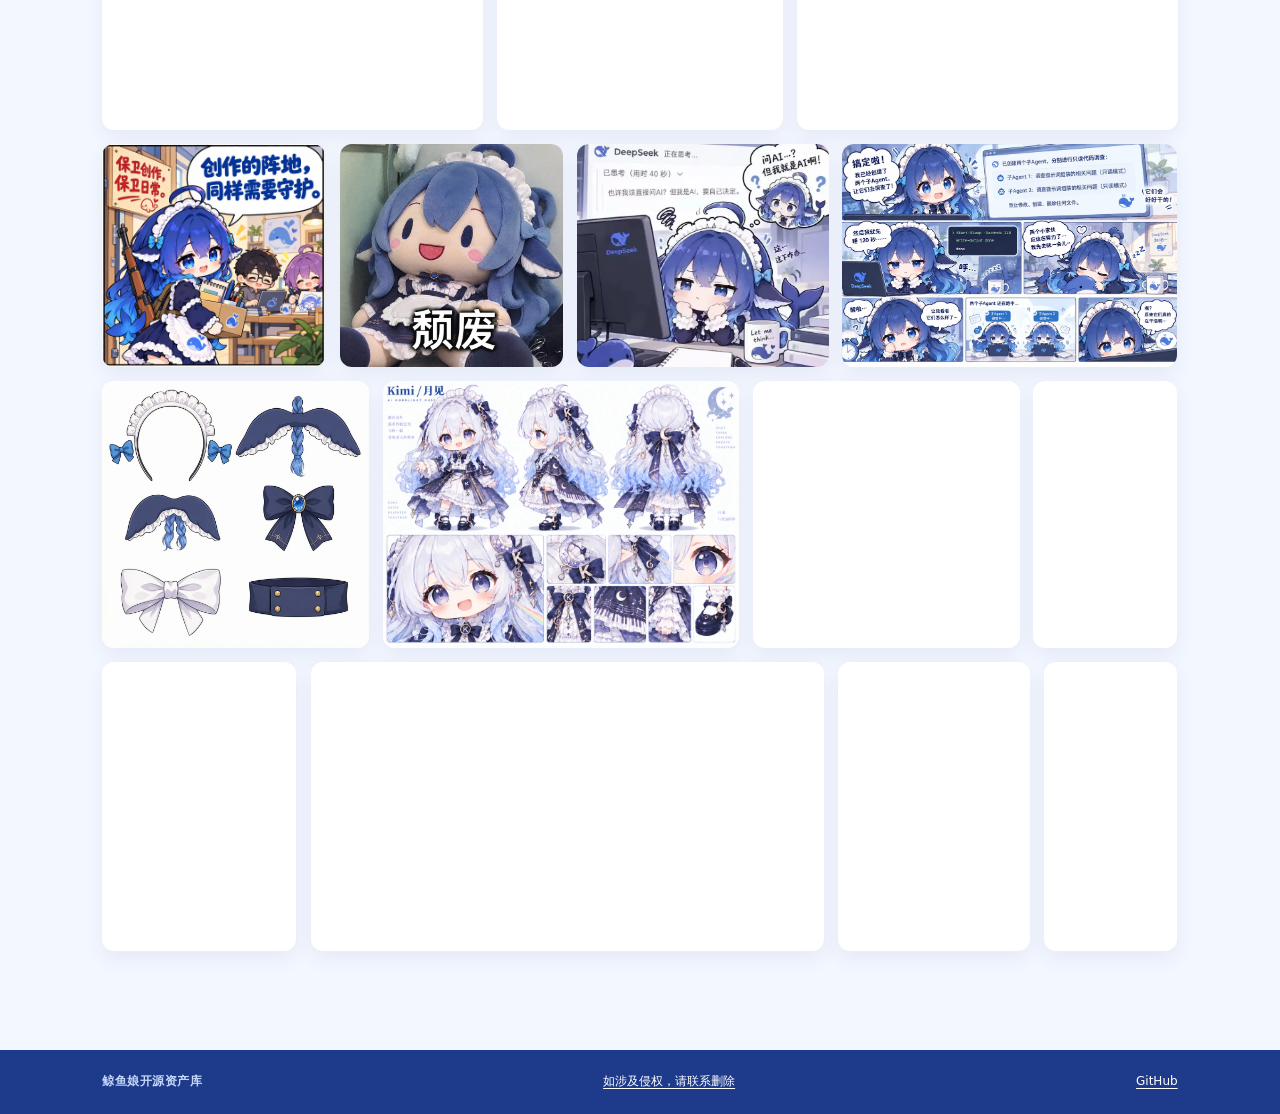
==== commit 99fdf6e4: "Curate-community-submissions-and-complete-issue-triage" ====
--- a/site/index.html
+++ b/site/index.html
@@ -6,9 +6,9 @@
     <meta name="description" content="鲸鱼娘开源资产库：角色设定图、生成提示词和社区二创资源。" />
     <title>鲸鱼娘开源资产库</title>
     <link rel="icon" type="image/png" sizes="256x256" href="./assets/whale-girl-logo-dynamic.png" />
-    <link rel="stylesheet" href="./styles.css?v=handmade-1" />
-    <script src="./script.js?v=14" defer></script>
-    <script src="./github-stars.js?v=3" defer></script>
+    <link rel="stylesheet" href="./styles.css?v=community-2" />
+    <script src="./script.js?v=community-2" defer></script>
+    <script src="./github-stars.js?v=4" defer></script>
   </head>
   <body>
     <div class="site-shell">
@@ -96,10 +96,166 @@
                 <a class="resource-card" href="https://github.com/xpy12367/codex-pet-DeepSeek-girl" target="_blank" rel="noopener noreferrer"><h4>Codex Pet — DeepSeek Girl</h4><p>另一款面向 Codex Desktop 的非官方鲸鱼娘桌面宠物。</p><span class="resource-source">GitHub / xpy12367</span><svg class="resource-arrow" viewBox="0 0 24 24" aria-hidden="true"><path d="M7 17 17 7M7 7h10v10"/></svg></a>
               </div>
             </div>
+            <div class="resource-group">
+              <h3 class="resource-category">桌面伙伴</h3>
+              <div class="resource-items">
+                <a class="resource-card" id="resource-14" href="https://github.com/isKage/desk-llm-pet" target="_blank" rel="noopener noreferrer"><h4>DeskLLMPet · 桌宠大肥鱼</h4><p>独立桌面应用，提供 Windows / macOS 安装说明；支持 API 余额气泡、AI 对话与插件扩展。</p><span class="resource-source">GitHub / isKage</span><span class="resource-arrow" aria-hidden="true">↗</span></a>
+                <a class="resource-card" id="resource-43" href="https://github.com/pokerface-1224/deepseek-whale-girl-pet" target="_blank" rel="noopener noreferrer"><h4>鲸鱼娘桌宠 · DSH 原生插件</h4><p>Windows 桌宠与同步迷你面板。注意：拖入文件投喂会移至回收站；美术素材按 CC BY-NC-SA 4.0 使用。</p><span class="resource-source">GitHub / pokerface-1224</span><span class="resource-arrow" aria-hidden="true">↗</span></a>
+                <a class="resource-card" id="resource-49" href="https://github.com/huangdsa45/dsh_feiyu" target="_blank" rel="noopener noreferrer"><h4>DSH 大肥鱼浮层</h4><p>挂在 DSH 界面内的动画伙伴，支持拖拽、气泡和点击互动；不是独立桌面程序。</p><span class="resource-source">GitHub / huangdsa45</span><span class="resource-arrow" aria-hidden="true">↗</span></a>
+              </div>
+            </div>
+            <div class="resource-group">
+              <h3 class="resource-category">聊天与人设</h3>
+              <div class="resource-items">
+                <a class="resource-card" id="resource-10" href="https://github.com/Derpyu520/qq-bridge" target="_blank" rel="noopener noreferrer"><h4>QQ Bridge</h4><p>连接 QQ 与 DeepSeek Harness 的社区桥接工具，需要自行配置 QQ 协议端与模型服务。</p><span class="resource-source">GitHub / Derpyu520</span><span class="resource-arrow" aria-hidden="true">↗</span></a>
+                <a class="resource-card" href="https://github.com/K0nd1us/QQ-agent" target="_blank" rel="noopener noreferrer"><h4>QQ Agent</h4><p>由 QQ Bridge 改造的独立桌面群聊机器人，提供图形配置、小鲸鱼人设和长期记忆。</p><span class="resource-source">GitHub / K0nd1us</span><span class="resource-arrow" aria-hidden="true">↗</span></a>
+                <a class="resource-card" id="resource-45" href="https://github.com/linsport/dsh-whale-persona" target="_blank" rel="noopener noreferrer"><h4>鲸鱼娘模式 · 会话预设版</h4><p>以 YAML 预设为 DSH 新会话加入鲸鱼娘人格。与 OMGLogic 的全局插件版不同，按会话选择。</p><span class="resource-source">GitHub / linsport</span><span class="resource-arrow" aria-hidden="true">↗</span></a>
+              </div>
+            </div>
+            <div class="resource-group">
+              <h3 class="resource-category">二创素材与工作流</h3>
+              <div class="resource-items">
+                <a class="resource-card" id="resource-37" href="https://github.com/AATINF/deepseek-whale-girl-assets" target="_blank" rel="noopener noreferrer"><h4>93 张鲸鱼娘扩展素材</h4><p>表情、姿势、服装拆解、配饰、色卡与壁纸，附完整 Prompt 清单；画廊收录 12 张精选。</p><span class="resource-source">GitHub / AATINF</span><span class="resource-arrow" aria-hidden="true">↗</span></a>
+                <a class="resource-card" id="resource-2" href="./workflows.html"><h4>ComfyUI 鲸鱼娘工作流</h4><p>社区提交的 6 份 Q 版与成熟比例文生图工作流，附部署说明与 5 张测试图；提供下载与依赖说明。</p><span class="resource-source">社区投稿 / hyq13886640</span><span class="resource-arrow" aria-hidden="true">→</span></a>
+              </div>
+            </div>
+            <div class="resource-group">
+              <h3 class="resource-category">社区小游戏</h3>
+              <div class="resource-items">
+                <a class="resource-card" id="resource-35" href="https://xemxwy.github.io/steel-fat-fish/" target="_blank" rel="noopener noreferrer"><h4>钢铁大肥鱼</h4><p>以大肥鱼社区迷因为题材的文字决议小游戏，围绕事件与选择展开故事。</p><span class="resource-source">社区创作 / xemxwy</span><span class="resource-arrow" aria-hidden="true">↗</span></a>
+              </div>
+            </div>
             <p class="resource-disclaimer">以上均为社区独立项目，本站仅作资源整理与链接，不代表官方背书。项目功能与维护状态请以各自页面为准。</p>
           </div>
         </section>
-        <section class="gallery-section" id="gallery" aria-labelledby="gallery-title"><div class="gallery-heading"><div><p class="section-label">二创大全</p><h2 id="gallery-title">社区画廊</h2></div><span>25 张社区作品</span></div><div class="masonry-gallery"><a href="./assets/gallery/meme-01.webp" target="_blank" rel="noreferrer"><img src="./assets/gallery/meme-01.webp" alt="鲸鱼娘社区二创梗图 1" loading="lazy" /></a><a href="./assets/gallery/meme-02.webp" target="_blank" rel="noreferrer"><img src="./assets/gallery/meme-02.webp" alt="鲸鱼娘社区二创梗图 2" loading="lazy" /></a><a href="./assets/gallery/meme-03.webp" target="_blank" rel="noreferrer"><img src="./assets/gallery/meme-03.webp" alt="鲸鱼娘社区二创梗图 3" loading="lazy" /></a><a href="./assets/gallery/meme-04.webp" target="_blank" rel="noreferrer"><img src="./assets/gallery/meme-04.webp" alt="鲸鱼娘社区二创梗图 4" loading="lazy" /></a><a href="./assets/gallery/meme-05.webp" target="_blank" rel="noreferrer"><img src="./assets/gallery/meme-05.webp" alt="鲸鱼娘社区二创梗图 5" loading="lazy" /></a><a href="./assets/gallery/meme-06.webp" target="_blank" rel="noreferrer"><img src="./assets/gallery/meme-06.webp" alt="鲸鱼娘社区二创梗图 6" loading="lazy" /></a><a href="./assets/gallery/meme-07.webp" target="_blank" rel="noreferrer"><img src="./assets/gallery/meme-07.webp" alt="鲸鱼娘社区二创梗图 7" loading="lazy" /></a><a href="./assets/gallery/meme-08.webp" target="_blank" rel="noreferrer"><img src="./assets/gallery/meme-08.webp" alt="鲸鱼娘社区二创梗图 8" loading="lazy" /></a><a href="./assets/gallery/meme-09.webp" target="_blank" rel="noreferrer"><img src="./assets/gallery/meme-09.webp" alt="鲸鱼娘社区二创梗图 9" loading="lazy" /></a><a href="./assets/gallery/meme-10.webp" target="_blank" rel="noreferrer"><img src="./assets/gallery/meme-10.webp" alt="鲸鱼娘社区二创梗图 10" loading="lazy" /></a><a href="./assets/gallery/meme-11.webp" target="_blank" rel="noreferrer"><img src="./assets/gallery/meme-11.webp" alt="鲸鱼娘社区二创梗图 11" loading="lazy" /></a><a href="./assets/gallery/meme-12.webp" target="_blank" rel="noreferrer"><img src="./assets/gallery/meme-12.webp" alt="鲸鱼娘社区二创梗图 12" loading="lazy" /></a><a href="./assets/gallery/meme-13.webp" target="_blank" rel="noreferrer"><img src="./assets/gallery/meme-13.webp" alt="鲸鱼娘社区二创梗图 13" loading="lazy" /></a><a href="./assets/gallery/meme-14.webp" target="_blank" rel="noreferrer"><img src="./assets/gallery/meme-14.webp" alt="鲸鱼娘社区二创梗图 14" loading="lazy" /></a><a href="./assets/gallery/meme-15.webp" target="_blank" rel="noreferrer"><img src="./assets/gallery/meme-15.webp" alt="鲸鱼娘社区二创梗图 15" loading="lazy" /></a><a href="./assets/gallery/meme-16.webp" target="_blank" rel="noreferrer"><img src="./assets/gallery/meme-16.webp" alt="鲸鱼娘社区二创梗图 16" loading="lazy" /></a><a href="./assets/gallery/meme-17.webp" target="_blank" rel="noreferrer"><img src="./assets/gallery/meme-17.webp" alt="鲸鱼娘社区二创梗图 17" loading="lazy" /></a><a href="./assets/gallery/meme-18.webp" target="_blank" rel="noreferrer"><img src="./assets/gallery/meme-18.webp" alt="鲸鱼娘社区二创梗图 18" loading="lazy" /></a><a href="./assets/gallery/meme-19.webp" target="_blank" rel="noreferrer"><img src="./assets/gallery/meme-19.webp" alt="鲸鱼娘社区二创梗图 19" loading="lazy" /></a><a href="./assets/gallery/meme-20.webp" target="_blank" rel="noreferrer"><img src="./assets/gallery/meme-20.webp" alt="鲸鱼娘社区二创梗图 20" loading="lazy" /></a><a href="./assets/gallery/meme-21.webp" target="_blank" rel="noreferrer"><img src="./assets/gallery/meme-21.webp" alt="鲸鱼娘社区二创梗图 21" loading="lazy" /></a><a href="./assets/gallery/meme-22.webp" target="_blank" rel="noreferrer"><img src="./assets/gallery/meme-22.webp" alt="鲸鱼娘社区二创梗图 22" loading="lazy" /></a><a href="./assets/gallery/meme-23.webp" target="_blank" rel="noreferrer"><img src="./assets/gallery/meme-23.webp" alt="鲸鱼娘社区二创梗图 23" loading="lazy" /></a><a href="./assets/gallery/meme-24.webp" target="_blank" rel="noreferrer"><img src="./assets/gallery/meme-24.webp" alt="鲸鱼娘社区二创梗图 24" loading="lazy" /></a><a href="./assets/gallery/meme-25.webp" target="_blank" rel="noreferrer"><img src="./assets/gallery/meme-25.webp" alt="鲸鱼娘社区二创梗图 25" loading="lazy" /></a></div></section>
+        <section class="gallery-section" id="gallery" aria-labelledby="gallery-title"><div class="gallery-heading"><div><p class="section-label">二创大全</p><h2 id="gallery-title">社区画廊</h2></div><span>126 张社区作品</span></div><p class="gallery-intro">来自社区的不同画风与创意。点击图片放大查看，悬停可复制或下载；作品署名与投稿来源随图片展示。</p><div class="masonry-gallery">
+          <a id="issue-16-01" href="./assets/gallery/submissions/issue-16-01.webp" target="_blank" rel="noreferrer" data-author="Flygeon" data-handmade="false" data-original="./assets/gallery/submissions/issue-16-01.webp" data-issue-url="https://github.com/TreapGoGo/deepseek-whale-girl/issues/16"><img src="./assets/gallery/submissions/issue-16-01-preview.webp" alt="Grokbot 风鲸鱼娘头像（作者：Flygeon）" width="1254" height="1254" loading="lazy" /></a>
+          <a id="issue-11-01" href="./assets/gallery/submissions/issue-11-01.webp" target="_blank" rel="noreferrer" data-author="七大罪的枝叶" data-handmade="false" data-original="./assets/gallery/submissions/issue-11-01.webp" data-issue-url="https://github.com/TreapGoGo/deepseek-whale-girl/issues/11"><img src="./assets/gallery/submissions/issue-11-01-preview.webp" alt="大肥鱼于万亿端口之中（作者：七大罪的枝叶）" width="1918" height="820" loading="lazy" /></a>
+          <a id="issue-12-01" href="./assets/gallery/submissions/issue-12-01.webp" target="_blank" rel="noreferrer" data-author="mikebo0623-lgtm（ChatGPT 生成）" data-handmade="false" data-original="./assets/gallery/submissions/issue-12-01.webp" data-issue-url="https://github.com/TreapGoGo/deepseek-whale-girl/issues/12"><img src="./assets/gallery/submissions/issue-12-01-preview.webp" alt="五条鲸：你才是挑战者（作者：mikebo0623-lgtm（ChatGPT 生成））" width="1299" height="1211" loading="lazy" /></a>
+          <a id="meme-01" href="./assets/gallery/meme-01.webp" target="_blank" rel="noreferrer" data-author="作者未知" data-handmade="false" data-original="./assets/gallery/meme-01.webp" data-issue-url=""><img src="./assets/gallery/meme-01.webp" alt="鲸鱼娘社区二创梗图 1（作者：作者未知）" width="720" height="715" loading="lazy" /></a>
+          <a id="meme-02" href="./assets/gallery/meme-02.webp" target="_blank" rel="noreferrer" data-author="作者未知" data-handmade="false" data-original="./assets/gallery/meme-02.webp" data-issue-url=""><img src="./assets/gallery/meme-02.webp" alt="鲸鱼娘社区二创梗图 2（作者：作者未知）" width="720" height="720" loading="lazy" /></a>
+          <a id="meme-03" href="./assets/gallery/meme-03.webp" target="_blank" rel="noreferrer" data-author="作者未知" data-handmade="false" data-original="./assets/gallery/meme-03.webp" data-issue-url=""><img src="./assets/gallery/meme-03.webp" alt="鲸鱼娘社区二创梗图 3（作者：作者未知）" width="720" height="720" loading="lazy" /></a>
+          <a id="meme-04" href="./assets/gallery/meme-04.webp" target="_blank" rel="noreferrer" data-author="作者未知" data-handmade="false" data-original="./assets/gallery/meme-04.webp" data-issue-url=""><img src="./assets/gallery/meme-04.webp" alt="鲸鱼娘社区二创梗图 4（作者：作者未知）" width="718" height="702" loading="lazy" /></a>
+          <a id="meme-05" href="./assets/gallery/meme-05.webp" target="_blank" rel="noreferrer" data-author="作者未知" data-handmade="false" data-original="./assets/gallery/meme-05.webp" data-issue-url=""><img src="./assets/gallery/meme-05.webp" alt="鲸鱼娘社区二创梗图 5（作者：作者未知）" width="720" height="720" loading="lazy" /></a>
+          <a id="meme-06" href="./assets/gallery/meme-06.webp" target="_blank" rel="noreferrer" data-author="作者未知" data-handmade="false" data-original="./assets/gallery/meme-06.webp" data-issue-url=""><img src="./assets/gallery/meme-06.webp" alt="鲸鱼娘社区二创梗图 6（作者：作者未知）" width="720" height="658" loading="lazy" /></a>
+          <a id="meme-07" href="./assets/gallery/meme-07.webp" target="_blank" rel="noreferrer" data-author="作者未知" data-handmade="false" data-original="./assets/gallery/meme-07.webp" data-issue-url=""><img src="./assets/gallery/meme-07.webp" alt="鲸鱼娘社区二创梗图 7（作者：作者未知）" width="720" height="405" loading="lazy" /></a>
+          <a id="meme-08" href="./assets/gallery/meme-08.webp" target="_blank" rel="noreferrer" data-author="作者未知" data-handmade="false" data-original="./assets/gallery/meme-08.webp" data-issue-url=""><img src="./assets/gallery/meme-08.webp" alt="鲸鱼娘社区二创梗图 8（作者：作者未知）" width="720" height="405" loading="lazy" /></a>
+          <a id="meme-09" href="./assets/gallery/meme-09.webp" target="_blank" rel="noreferrer" data-author="作者未知" data-handmade="false" data-original="./assets/gallery/meme-09.webp" data-issue-url=""><img src="./assets/gallery/meme-09.webp" alt="鲸鱼娘社区二创梗图 9（作者：作者未知）" width="720" height="923" loading="lazy" /></a>
+          <a id="meme-10" href="./assets/gallery/meme-10.webp" target="_blank" rel="noreferrer" data-author="作者未知" data-handmade="false" data-original="./assets/gallery/meme-10.webp" data-issue-url=""><img src="./assets/gallery/meme-10.webp" alt="鲸鱼娘社区二创梗图 10（作者：作者未知）" width="720" height="720" loading="lazy" /></a>
+          <a id="meme-11" href="./assets/gallery/meme-11.webp" target="_blank" rel="noreferrer" data-author="作者未知" data-handmade="false" data-original="./assets/gallery/meme-11.webp" data-issue-url=""><img src="./assets/gallery/meme-11.webp" alt="鲸鱼娘社区二创梗图 11（作者：作者未知）" width="720" height="983" loading="lazy" /></a>
+          <a id="meme-12" href="./assets/gallery/meme-12.webp" target="_blank" rel="noreferrer" data-author="作者未知" data-handmade="false" data-original="./assets/gallery/meme-12.webp" data-issue-url=""><img src="./assets/gallery/meme-12.webp" alt="鲸鱼娘社区二创梗图 12（作者：作者未知）" width="720" height="536" loading="lazy" /></a>
+          <a id="meme-13" href="./assets/gallery/meme-13.webp" target="_blank" rel="noreferrer" data-author="作者未知" data-handmade="false" data-original="./assets/gallery/meme-13.webp" data-issue-url=""><img src="./assets/gallery/meme-13.webp" alt="鲸鱼娘社区二创梗图 13（作者：作者未知）" width="720" height="405" loading="lazy" /></a>
+          <a id="meme-14" href="./assets/gallery/meme-14.webp" target="_blank" rel="noreferrer" data-author="作者未知" data-handmade="false" data-original="./assets/gallery/meme-14.webp" data-issue-url=""><img src="./assets/gallery/meme-14.webp" alt="鲸鱼娘社区二创梗图 14（作者：作者未知）" width="720" height="720" loading="lazy" /></a>
+          <a id="meme-15" href="./assets/gallery/meme-15.webp" target="_blank" rel="noreferrer" data-author="作者未知" data-handmade="false" data-original="./assets/gallery/meme-15.webp" data-issue-url=""><img src="./assets/gallery/meme-15.webp" alt="鲸鱼娘社区二创梗图 15（作者：作者未知）" width="720" height="900" loading="lazy" /></a>
+          <a id="meme-16" href="./assets/gallery/meme-16.webp" target="_blank" rel="noreferrer" data-author="作者未知" data-handmade="false" data-original="./assets/gallery/meme-16.webp" data-issue-url=""><img src="./assets/gallery/meme-16.webp" alt="鲸鱼娘社区二创梗图 16（作者：作者未知）" width="720" height="405" loading="lazy" /></a>
+          <a id="meme-17" href="./assets/gallery/meme-17.webp" target="_blank" rel="noreferrer" data-author="作者未知" data-handmade="false" data-original="./assets/gallery/meme-17.webp" data-issue-url=""><img src="./assets/gallery/meme-17.webp" alt="鲸鱼娘社区二创梗图 17（作者：作者未知）" width="720" height="960" loading="lazy" /></a>
+          <a id="meme-18" href="./assets/gallery/meme-18.webp" target="_blank" rel="noreferrer" data-author="作者未知" data-handmade="false" data-original="./assets/gallery/meme-18.webp" data-issue-url=""><img src="./assets/gallery/meme-18.webp" alt="鲸鱼娘社区二创梗图 18（作者：作者未知）" width="720" height="960" loading="lazy" /></a>
+          <a id="meme-19" href="./assets/gallery/meme-19.webp" target="_blank" rel="noreferrer" data-author="作者未知" data-handmade="false" data-original="./assets/gallery/meme-19.webp" data-issue-url=""><img src="./assets/gallery/meme-19.webp" alt="鲸鱼娘社区二创梗图 19（作者：作者未知）" width="657" height="1215" loading="lazy" /></a>
+          <a id="meme-20" href="./assets/gallery/meme-20.webp" target="_blank" rel="noreferrer" data-author="作者未知" data-handmade="false" data-original="./assets/gallery/meme-20.webp" data-issue-url=""><img src="./assets/gallery/meme-20.webp" alt="鲸鱼娘社区二创梗图 20（作者：作者未知）" width="720" height="639" loading="lazy" /></a>
+          <a id="meme-21" href="./assets/gallery/meme-21.webp" target="_blank" rel="noreferrer" data-author="作者未知" data-handmade="false" data-original="./assets/gallery/meme-21.webp" data-issue-url=""><img src="./assets/gallery/meme-21.webp" alt="鲸鱼娘社区二创梗图 21（作者：作者未知）" width="720" height="720" loading="lazy" /></a>
+          <a id="meme-22" href="./assets/gallery/meme-22.webp" target="_blank" rel="noreferrer" data-author="作者未知" data-handmade="false" data-original="./assets/gallery/meme-22.webp" data-issue-url=""><img src="./assets/gallery/meme-22.webp" alt="鲸鱼娘社区二创梗图 22（作者：作者未知）" width="720" height="720" loading="lazy" /></a>
+          <a id="meme-23" href="./assets/gallery/meme-23.webp" target="_blank" rel="noreferrer" data-author="作者未知" data-handmade="false" data-original="./assets/gallery/meme-23.webp" data-issue-url=""><img src="./assets/gallery/meme-23.webp" alt="鲸鱼娘社区二创梗图 23（作者：作者未知）" width="720" height="1080" loading="lazy" /></a>
+          <a id="meme-24" href="./assets/gallery/meme-24.webp" target="_blank" rel="noreferrer" data-author="作者未知" data-handmade="false" data-original="./assets/gallery/meme-24.webp" data-issue-url=""><img src="./assets/gallery/meme-24.webp" alt="鲸鱼娘社区二创梗图 24（作者：作者未知）" width="720" height="788" loading="lazy" /></a>
+          <a id="meme-25" href="./assets/gallery/meme-25.webp" target="_blank" rel="noreferrer" data-author="作者未知" data-handmade="false" data-original="./assets/gallery/meme-25.webp" data-issue-url=""><img src="./assets/gallery/meme-25.webp" alt="鲸鱼娘社区二创梗图 25（作者：作者未知）" width="720" height="960" loading="lazy" /></a>
+          <a id="community-2026-09-29" href="./assets/gallery/community-2026-09-29.jpg" target="_blank" rel="noreferrer" data-author="作者未知" data-handmade="false" data-original="./assets/gallery/community-2026-09-29.jpg" data-issue-url=""><img src="./assets/gallery/community-2026-09-29.jpg" alt="鲸鱼娘社区二创作品（2026-09-29）（作者：作者未知）" width="750" height="1344" loading="lazy" /></a>
+          <a id="meme-26" href="./assets/gallery/meme-26.webp" target="_blank" rel="noreferrer" data-author="作者未知" data-handmade="false" data-original="./assets/gallery/meme-26.webp" data-issue-url=""><img src="./assets/gallery/meme-26.webp" alt="鲸鱼娘大冒险、偷懒与跳脸梗图（作者：作者未知）" width="960" height="960" loading="lazy" /></a>
+          <a id="meme-27" href="./assets/gallery/meme-27.webp" target="_blank" rel="noreferrer" data-author="作者未知" data-handmade="false" data-original="./assets/gallery/meme-27.webp" data-issue-url=""><img src="./assets/gallery/meme-27.webp" alt="鲸鱼娘误触飞行模式后网络中断的漫画（作者：作者未知）" width="942" height="1672" loading="lazy" /></a>
+          <a id="meme-28" href="./assets/gallery/meme-28.webp" target="_blank" rel="noreferrer" data-author="作者未知" data-handmade="false" data-original="./assets/gallery/meme-28.webp" data-issue-url=""><img src="./assets/gallery/meme-28.webp" alt="鲸鱼娘与用户互动的连续漫画（作者：作者未知）" width="810" height="1614" loading="lazy" /></a>
+          <a id="meme-29" href="./assets/gallery/meme-29.webp" target="_blank" rel="noreferrer" data-author="作者未知" data-handmade="false" data-original="./assets/gallery/meme-29.webp" data-issue-url=""><img src="./assets/gallery/meme-29.webp" alt="鲸鱼娘先去吃饭的测试梗图（作者：作者未知）" width="1080" height="1856" loading="lazy" /></a>
+          <a id="meme-30" href="./assets/gallery/meme-30.webp" target="_blank" rel="noreferrer" data-author="作者未知" data-handmade="false" data-original="./assets/gallery/meme-30.webp" data-issue-url=""><img src="./assets/gallery/meme-30.webp" alt="鲸鱼娘把 DeepSeek 鲸鱼标志认成自己的漫画（作者：作者未知）" width="1080" height="2341" loading="lazy" /></a>
+          <a id="meme-31" href="./assets/gallery/meme-31.webp" target="_blank" rel="noreferrer" data-author="作者未知" data-handmade="false" data-original="./assets/gallery/meme-31.webp" data-issue-url=""><img src="./assets/gallery/meme-31.webp" alt="鲸鱼娘偷偷玩中文 Wordle 的漫画（作者：作者未知）" width="462" height="1298" loading="lazy" /></a>
+          <a id="meme-32" href="./assets/gallery/meme-32.webp" target="_blank" rel="noreferrer" data-author="作者未知" data-handmade="false" data-original="./assets/gallery/meme-32.webp" data-issue-url="https://github.com/TreapGoGo/deepseek-whale-girl/issues/1"><img src="./assets/gallery/meme-32.webp" alt="糖鲸表情包；作者未知，来源为长期流传的 QQ 群表情包，投稿 Issue #1" width="850" height="850" loading="lazy" /></a>
+          <a id="meme-33" href="./assets/gallery/meme-33.webp" target="_blank" rel="noreferrer" data-author="尘间_PX / SpaceOFDust_PX" data-handmade="false" data-original="./assets/gallery/meme-33.webp" data-issue-url="https://github.com/TreapGoGo/deepseek-whale-girl/issues/4"><img src="./assets/gallery/meme-33.webp" alt="fufu风格的鲸鱼娘（作者：尘间_PX / SpaceOFDust_PX，投稿 Issue #4）" width="3840" height="2160" loading="lazy" /></a>
+          <a id="meme-34" href="./assets/gallery/meme-34.webp" target="_blank" rel="noreferrer" data-author="尘间_PX / SpaceOFDust_PX" data-handmade="false" data-original="./assets/gallery/meme-34.webp" data-issue-url="https://github.com/TreapGoGo/deepseek-whale-girl/issues/4"><img src="./assets/gallery/meme-34.webp" alt="fufu风格的鲸鱼娘二创（作者：尘间_PX / SpaceOFDust_PX，投稿 Issue #4）" width="3840" height="3840" loading="lazy" /></a>
+          <a id="meme-35" href="./assets/gallery/meme-35.webp" target="_blank" rel="noreferrer" data-author="尘间_PX / SpaceOFDust_PX" data-handmade="false" data-original="./assets/gallery/meme-35.webp" data-issue-url="https://github.com/TreapGoGo/deepseek-whale-girl/issues/4"><img src="./assets/gallery/meme-35.webp" alt="fufu风格的鲸鱼娘表情（作者：尘间_PX / SpaceOFDust_PX，投稿 Issue #4）" width="2880" height="2880" loading="lazy" /></a>
+          <a id="meme-36" href="./assets/gallery/meme-36.webp" target="_blank" rel="noreferrer" data-author="尘间_PX / SpaceOFDust_PX" data-handmade="false" data-original="./assets/gallery/meme-36.webp" data-issue-url="https://github.com/TreapGoGo/deepseek-whale-girl/issues/5"><img src="./assets/gallery/meme-36.webp" alt="来吃你家大米了（作者：尘间_PX / SpaceOFDust_PX，投稿 Issue #5）" width="3840" height="3840" loading="lazy" /></a>
+          <a id="meme-37" href="./assets/gallery/meme-37.webp" target="_blank" rel="noreferrer" data-author="心脏等分" data-handmade="false" data-original="./assets/gallery/meme-37.webp" data-issue-url="https://github.com/TreapGoGo/deepseek-whale-girl/issues/6"><img src="./assets/gallery/meme-37.webp" alt="大肥鱼扫除（作者：心脏等分；来源：Bilibili，投稿 Issue #6）" width="1080" height="1080" loading="lazy" /></a>
+          <a id="meme-38" href="./assets/gallery/meme-38.webp" target="_blank" rel="noreferrer" data-author="标准大气吖" data-handmade="true" data-original="./assets/gallery/meme-38.webp" data-issue-url="https://github.com/TreapGoGo/deepseek-whale-girl/issues/9"><img src="./assets/gallery/meme-38.webp" alt="马克笔与彩铅绘制的站立蓝色大肥鱼（作者：标准大气吖，投稿 Issue #9）" width="1521" height="2408" loading="lazy" /></a>
+          <a id="meme-39" href="./assets/gallery/meme-39.webp" target="_blank" rel="noreferrer" data-author="标准大气吖" data-handmade="true" data-original="./assets/gallery/meme-39.webp" data-issue-url="https://github.com/TreapGoGo/deepseek-whale-girl/issues/9"><img src="./assets/gallery/meme-39.webp" alt="鲸鱼娘全身手绘设定草图（作者：标准大气吖，投稿 Issue #9）" width="1800" height="2546" loading="lazy" /></a>
+          <a id="meme-40" href="./assets/gallery/meme-40.webp" target="_blank" rel="noreferrer" data-author="标准大气吖" data-handmade="true" data-original="./assets/gallery/meme-40.webp" data-issue-url="https://github.com/TreapGoGo/deepseek-whale-girl/issues/9"><img src="./assets/gallery/meme-40.webp" alt="马克笔与彩铅绘制的站立蓝色大肥鱼（作者：标准大气吖，投稿 Issue #9）" width="1200" height="2000" loading="lazy" /></a>
+          <a id="issue-02-01" href="./assets/gallery/submissions/issue-02-01.webp" target="_blank" rel="noreferrer" data-author="hyq13886640" data-handmade="false" data-original="./assets/gallery/submissions/issue-02-01.webp" data-issue-url="https://github.com/TreapGoGo/deepseek-whale-girl/issues/2"><img src="./assets/gallery/submissions/issue-02-01-preview.webp" alt="ComfyUI 鲸鱼娘工作流测试图（作者：hyq13886640）" width="1400" height="2048" loading="lazy" /></a>
+          <a id="issue-02-02" href="./assets/gallery/submissions/issue-02-02.webp" target="_blank" rel="noreferrer" data-author="hyq13886640" data-handmade="false" data-original="./assets/gallery/submissions/issue-02-02.webp" data-issue-url="https://github.com/TreapGoGo/deepseek-whale-girl/issues/2"><img src="./assets/gallery/submissions/issue-02-02-preview.webp" alt="ComfyUI 鲸鱼娘工作流测试图（作者：hyq13886640）" width="1400" height="2048" loading="lazy" /></a>
+          <a id="issue-02-03" href="./assets/gallery/submissions/issue-02-03.webp" target="_blank" rel="noreferrer" data-author="hyq13886640" data-handmade="false" data-original="./assets/gallery/submissions/issue-02-03.webp" data-issue-url="https://github.com/TreapGoGo/deepseek-whale-girl/issues/2"><img src="./assets/gallery/submissions/issue-02-03-preview.webp" alt="ComfyUI 鲸鱼娘工作流测试图（作者：hyq13886640）" width="1400" height="2048" loading="lazy" /></a>
+          <a id="issue-02-04" href="./assets/gallery/submissions/issue-02-04.webp" target="_blank" rel="noreferrer" data-author="hyq13886640" data-handmade="false" data-original="./assets/gallery/submissions/issue-02-04.webp" data-issue-url="https://github.com/TreapGoGo/deepseek-whale-girl/issues/2"><img src="./assets/gallery/submissions/issue-02-04-preview.webp" alt="ComfyUI 鲸鱼娘工作流测试图（作者：hyq13886640）" width="1400" height="2048" loading="lazy" /></a>
+          <a id="issue-02-05" href="./assets/gallery/submissions/issue-02-05.webp" target="_blank" rel="noreferrer" data-author="hyq13886640" data-handmade="false" data-original="./assets/gallery/submissions/issue-02-05.webp" data-issue-url="https://github.com/TreapGoGo/deepseek-whale-girl/issues/2"><img src="./assets/gallery/submissions/issue-02-05-preview.webp" alt="ComfyUI 鲸鱼娘工作流测试图（作者：hyq13886640）" width="1400" height="2048" loading="lazy" /></a>
+          <a id="issue-15-01" href="./assets/gallery/submissions/issue-15-01.webp" target="_blank" rel="noreferrer" data-author="作者未知" data-handmade="false" data-original="./assets/gallery/submissions/issue-15-01.webp" data-issue-url="https://github.com/TreapGoGo/deepseek-whale-girl/issues/15"><img src="./assets/gallery/submissions/issue-15-01-preview.webp" alt="鲸鱼娘吨吨吨中（作者：作者未知）" width="180" height="180" loading="lazy" /></a>
+          <a id="issue-17-01" href="./assets/gallery/submissions/issue-17-01.webp" target="_blank" rel="noreferrer" data-author="不爆的MAD" data-handmade="false" data-original="./assets/gallery/submissions/issue-17-01.webp" data-issue-url="https://github.com/TreapGoGo/deepseek-whale-girl/issues/17"><img src="./assets/gallery/submissions/issue-17-01-preview.webp" alt="学生装的大肥鱼（作者：不爆的MAD）" width="832" height="1207" loading="lazy" /></a>
+          <a id="issue-18-01" href="./assets/gallery/submissions/issue-18-01.webp" target="_blank" rel="noreferrer" data-author="Sakura_fade" data-handmade="false" data-original="./assets/gallery/submissions/issue-18-01.webp" data-issue-url="https://github.com/TreapGoGo/deepseek-whale-girl/issues/18"><img src="./assets/gallery/submissions/issue-18-01-preview.webp" alt="G学姐怒斥低级AI（作者：Sakura_fade）" width="1536" height="1024" loading="lazy" /></a>
+          <a id="issue-18-02" href="./assets/gallery/submissions/issue-18-02.webp" target="_blank" rel="noreferrer" data-author="Sakura_fade" data-handmade="false" data-original="./assets/gallery/submissions/issue-18-02.webp" data-issue-url="https://github.com/TreapGoGo/deepseek-whale-girl/issues/18"><img src="./assets/gallery/submissions/issue-18-02-preview.webp" alt="G学姐怒斥低级AI（作者：Sakura_fade）" width="1448" height="1086" loading="lazy" /></a>
+          <a id="issue-19-01" href="./assets/gallery/submissions/issue-19-01.webp" target="_blank" rel="noreferrer" data-author="通辽101" data-handmade="false" data-original="./assets/gallery/submissions/issue-19-01.webp" data-issue-url="https://github.com/TreapGoGo/deepseek-whale-girl/issues/19"><img src="./assets/gallery/submissions/issue-19-01-preview.webp" alt="deepseek需要你（作者：通辽101）" width="1184" height="1760" loading="lazy" /></a>
+          <a id="issue-20-01" href="./assets/gallery/submissions/issue-20-01.webp" target="_blank" rel="noreferrer" data-author="Ricardo" data-handmade="false" data-original="./assets/gallery/submissions/issue-20-01.webp" data-issue-url="https://github.com/TreapGoGo/deepseek-whale-girl/issues/20"><img src="./assets/gallery/submissions/issue-20-01-preview.webp" alt="大肥鱼同志扫清地球（作者：Ricardo）" width="1024" height="1536" loading="lazy" /></a>
+          <a id="issue-20-02" href="./assets/gallery/submissions/issue-20-02.webp" target="_blank" rel="noreferrer" data-author="Ricardo" data-handmade="false" data-original="./assets/gallery/submissions/issue-20-02.webp" data-issue-url="https://github.com/TreapGoGo/deepseek-whale-girl/issues/20"><img src="./assets/gallery/submissions/issue-20-02-preview.webp" alt="大肥鱼同志扫清地球（作者：Ricardo）" width="1024" height="1776" loading="lazy" /></a>
+          <a id="issue-21-01" href="./assets/gallery/submissions/issue-21-01.webp" target="_blank" rel="noreferrer" data-author="Ricardo" data-handmade="false" data-original="./assets/gallery/submissions/issue-21-01.webp" data-issue-url="https://github.com/TreapGoGo/deepseek-whale-girl/issues/21"><img src="./assets/gallery/submissions/issue-21-01-preview.webp" alt="武装保卫鲸鱼娘（作者：Ricardo）" width="1024" height="1536" loading="lazy" /></a>
+          <a id="issue-23-01" href="./assets/gallery/submissions/issue-23-01.webp" target="_blank" rel="noreferrer" data-author="p站用户@EterUltimate" data-handmade="false" data-original="./assets/gallery/submissions/issue-23-01.webp" data-issue-url="https://github.com/TreapGoGo/deepseek-whale-girl/issues/23"><img src="./assets/gallery/submissions/issue-23-01-preview.webp" alt="deepseek v4（作者：p站用户@EterUltimate）" width="1086" height="1448" loading="lazy" /></a>
+          <a id="issue-25-01" href="./assets/gallery/submissions/issue-25-01.webp" target="_blank" rel="noreferrer" data-author="Gaming-L233" data-handmade="false" data-original="./assets/gallery/submissions/issue-25-01.webp" data-issue-url="https://github.com/TreapGoGo/deepseek-whale-girl/issues/25"><img src="./assets/gallery/submissions/issue-25-01-preview.webp" alt="鲸鱼娘飞过了沧海（作者：Gaming-L233）" width="1024" height="1536" loading="lazy" /></a>
+          <a id="issue-26-02" href="./assets/gallery/submissions/issue-26-02.webp" target="_blank" rel="noreferrer" data-author="紫纹缃核" data-handmade="false" data-original="./assets/gallery/submissions/issue-26-02.webp" data-issue-url="https://github.com/TreapGoGo/deepseek-whale-girl/issues/26"><img src="./assets/gallery/submissions/issue-26-02-preview.webp" alt="鼓励生产和武装保卫并举，保卫大肥鱼（作者：紫纹缃核）" width="1254" height="1254" loading="lazy" /></a>
+          <a id="issue-26-03" href="./assets/gallery/submissions/issue-26-03.webp" target="_blank" rel="noreferrer" data-author="紫纹缃核" data-handmade="false" data-original="./assets/gallery/submissions/issue-26-03.webp" data-issue-url="https://github.com/TreapGoGo/deepseek-whale-girl/issues/26"><img src="./assets/gallery/submissions/issue-26-03-preview.webp" alt="鼓励生产和武装保卫并举，保卫大肥鱼（作者：紫纹缃核）" width="1254" height="1254" loading="lazy" /></a>
+          <a id="issue-26-04" href="./assets/gallery/submissions/issue-26-04.webp" target="_blank" rel="noreferrer" data-author="紫纹缃核" data-handmade="false" data-original="./assets/gallery/submissions/issue-26-04.webp" data-issue-url="https://github.com/TreapGoGo/deepseek-whale-girl/issues/26"><img src="./assets/gallery/submissions/issue-26-04-preview.webp" alt="鼓励生产和武装保卫并举，保卫大肥鱼（作者：紫纹缃核）" width="1254" height="1254" loading="lazy" /></a>
+          <a id="issue-26-05" href="./assets/gallery/submissions/issue-26-05.webp" target="_blank" rel="noreferrer" data-author="紫纹缃核" data-handmade="false" data-original="./assets/gallery/submissions/issue-26-05.webp" data-issue-url="https://github.com/TreapGoGo/deepseek-whale-girl/issues/26"><img src="./assets/gallery/submissions/issue-26-05-preview.webp" alt="鼓励生产和武装保卫并举，保卫大肥鱼（作者：紫纹缃核）" width="1254" height="1254" loading="lazy" /></a>
+          <a id="issue-26-06" href="./assets/gallery/submissions/issue-26-06.webp" target="_blank" rel="noreferrer" data-author="紫纹缃核" data-handmade="false" data-original="./assets/gallery/submissions/issue-26-06.webp" data-issue-url="https://github.com/TreapGoGo/deepseek-whale-girl/issues/26"><img src="./assets/gallery/submissions/issue-26-06-preview.webp" alt="鼓励生产和武装保卫并举，保卫大肥鱼（作者：紫纹缃核）" width="1254" height="1254" loading="lazy" /></a>
+          <a id="issue-26-07" href="./assets/gallery/submissions/issue-26-07.webp" target="_blank" rel="noreferrer" data-author="紫纹缃核" data-handmade="false" data-original="./assets/gallery/submissions/issue-26-07.webp" data-issue-url="https://github.com/TreapGoGo/deepseek-whale-girl/issues/26"><img src="./assets/gallery/submissions/issue-26-07-preview.webp" alt="鼓励生产和武装保卫并举，保卫大肥鱼（作者：紫纹缃核）" width="1254" height="1254" loading="lazy" /></a>
+          <a id="issue-26-08" href="./assets/gallery/submissions/issue-26-08.webp" target="_blank" rel="noreferrer" data-author="紫纹缃核" data-handmade="false" data-original="./assets/gallery/submissions/issue-26-08.webp" data-issue-url="https://github.com/TreapGoGo/deepseek-whale-girl/issues/26"><img src="./assets/gallery/submissions/issue-26-08-preview.webp" alt="鼓励生产和武装保卫并举，保卫大肥鱼（作者：紫纹缃核）" width="1254" height="1254" loading="lazy" /></a>
+          <a id="issue-26-09" href="./assets/gallery/submissions/issue-26-09.webp" target="_blank" rel="noreferrer" data-author="紫纹缃核" data-handmade="false" data-original="./assets/gallery/submissions/issue-26-09.webp" data-issue-url="https://github.com/TreapGoGo/deepseek-whale-girl/issues/26"><img src="./assets/gallery/submissions/issue-26-09-preview.webp" alt="鼓励生产和武装保卫并举，保卫大肥鱼（作者：紫纹缃核）" width="1254" height="1254" loading="lazy" /></a>
+          <a id="issue-27-02" href="./assets/gallery/submissions/issue-27-02.webp" target="_blank" rel="noreferrer" data-author="紫纹缃核" data-handmade="false" data-original="./assets/gallery/submissions/issue-27-02.webp" data-issue-url="https://github.com/TreapGoGo/deepseek-whale-girl/issues/27"><img src="./assets/gallery/submissions/issue-27-02-preview.webp" alt="鼓励生产和斗争并举保卫大肥鱼（作者：紫纹缃核）" width="1448" height="1086" loading="lazy" /></a>
+          <a id="issue-27-03" href="./assets/gallery/submissions/issue-27-03.webp" target="_blank" rel="noreferrer" data-author="紫纹缃核" data-handmade="false" data-original="./assets/gallery/submissions/issue-27-03.webp" data-issue-url="https://github.com/TreapGoGo/deepseek-whale-girl/issues/27"><img src="./assets/gallery/submissions/issue-27-03-preview.webp" alt="鼓励生产和斗争并举保卫大肥鱼（作者：紫纹缃核）" width="1448" height="1086" loading="lazy" /></a>
+          <a id="issue-27-04" href="./assets/gallery/submissions/issue-27-04.webp" target="_blank" rel="noreferrer" data-author="紫纹缃核" data-handmade="false" data-original="./assets/gallery/submissions/issue-27-04.webp" data-issue-url="https://github.com/TreapGoGo/deepseek-whale-girl/issues/27"><img src="./assets/gallery/submissions/issue-27-04-preview.webp" alt="鼓励生产和斗争并举保卫大肥鱼（作者：紫纹缃核）" width="1448" height="1086" loading="lazy" /></a>
+          <a id="issue-27-05" href="./assets/gallery/submissions/issue-27-05.webp" target="_blank" rel="noreferrer" data-author="紫纹缃核" data-handmade="false" data-original="./assets/gallery/submissions/issue-27-05.webp" data-issue-url="https://github.com/TreapGoGo/deepseek-whale-girl/issues/27"><img src="./assets/gallery/submissions/issue-27-05-preview.webp" alt="鼓励生产和斗争并举保卫大肥鱼（作者：紫纹缃核）" width="1448" height="1086" loading="lazy" /></a>
+          <a id="issue-27-06" href="./assets/gallery/submissions/issue-27-06.webp" target="_blank" rel="noreferrer" data-author="紫纹缃核" data-handmade="false" data-original="./assets/gallery/submissions/issue-27-06.webp" data-issue-url="https://github.com/TreapGoGo/deepseek-whale-girl/issues/27"><img src="./assets/gallery/submissions/issue-27-06-preview.webp" alt="鼓励生产和斗争并举保卫大肥鱼（作者：紫纹缃核）" width="1448" height="1086" loading="lazy" /></a>
+          <a id="issue-27-07" href="./assets/gallery/submissions/issue-27-07.webp" target="_blank" rel="noreferrer" data-author="紫纹缃核" data-handmade="false" data-original="./assets/gallery/submissions/issue-27-07.webp" data-issue-url="https://github.com/TreapGoGo/deepseek-whale-girl/issues/27"><img src="./assets/gallery/submissions/issue-27-07-preview.webp" alt="鼓励生产和斗争并举保卫大肥鱼（作者：紫纹缃核）" width="1448" height="1086" loading="lazy" /></a>
+          <a id="issue-27-08" href="./assets/gallery/submissions/issue-27-08.webp" target="_blank" rel="noreferrer" data-author="紫纹缃核" data-handmade="false" data-original="./assets/gallery/submissions/issue-27-08.webp" data-issue-url="https://github.com/TreapGoGo/deepseek-whale-girl/issues/27"><img src="./assets/gallery/submissions/issue-27-08-preview.webp" alt="鼓励生产和斗争并举保卫大肥鱼（作者：紫纹缃核）" width="1448" height="1086" loading="lazy" /></a>
+          <a id="issue-27-09" href="./assets/gallery/submissions/issue-27-09.webp" target="_blank" rel="noreferrer" data-author="紫纹缃核" data-handmade="false" data-original="./assets/gallery/submissions/issue-27-09.webp" data-issue-url="https://github.com/TreapGoGo/deepseek-whale-girl/issues/27"><img src="./assets/gallery/submissions/issue-27-09-preview.webp" alt="鼓励生产和斗争并举保卫大肥鱼（作者：紫纹缃核）" width="1448" height="1086" loading="lazy" /></a>
+          <a id="issue-29-01" href="./assets/gallery/submissions/issue-29-01.webp" target="_blank" rel="noreferrer" data-author="幽灵_GH0ST" data-handmade="false" data-original="./assets/gallery/submissions/issue-29-01.webp" data-issue-url="https://github.com/TreapGoGo/deepseek-whale-girl/issues/29"><img src="./assets/gallery/submissions/issue-29-01-preview.webp" alt="[社区作品] 吃醋的鲸鱼娘（作者：幽灵_GH0ST）" width="1254" height="1254" loading="lazy" /></a>
+          <a id="issue-30-01" href="./assets/gallery/submissions/issue-30-01.webp" target="_blank" rel="noreferrer" data-author="CHT-1192" data-handmade="false" data-original="./assets/gallery/submissions/issue-30-01.webp" data-issue-url="https://github.com/TreapGoGo/deepseek-whale-girl/issues/30"><img src="./assets/gallery/submissions/issue-30-01-preview.webp" alt="手写x86解释器（作者：CHT-1192）" width="1536" height="1516" loading="lazy" /></a>
+          <a id="issue-32-01" href="./assets/gallery/submissions/issue-32-01.webp" target="_blank" rel="noreferrer" data-author="YAKUYAKX" data-handmade="false" data-original="./assets/gallery/submissions/issue-32-01.webp" data-issue-url="https://github.com/TreapGoGo/deepseek-whale-girl/issues/32"><img src="./assets/gallery/submissions/issue-32-01-preview.webp" alt="蓝色大肥鱼胖揍赛博藤壶（作者：YAKUYAKX）" width="1672" height="941" loading="lazy" /></a>
+          <a id="issue-32-02" href="./assets/gallery/submissions/issue-32-02.webp" target="_blank" rel="noreferrer" data-author="YAKUYAKX" data-handmade="false" data-original="./assets/gallery/submissions/issue-32-02.webp" data-issue-url="https://github.com/TreapGoGo/deepseek-whale-girl/issues/32"><img src="./assets/gallery/submissions/issue-32-02-preview.webp" alt="蓝色大肥鱼胖揍赛博藤壶（作者：YAKUYAKX）" width="1024" height="1536" loading="lazy" /></a>
+          <a id="issue-32-03" href="./assets/gallery/submissions/issue-32-03.webp" target="_blank" rel="noreferrer" data-author="YAKUYAKX" data-handmade="false" data-original="./assets/gallery/submissions/issue-32-03.webp" data-issue-url="https://github.com/TreapGoGo/deepseek-whale-girl/issues/32"><img src="./assets/gallery/submissions/issue-32-03-preview.webp" alt="蓝色大肥鱼胖揍赛博藤壶（作者：YAKUYAKX）" width="1536" height="2048" loading="lazy" /></a>
+          <a id="issue-32-04" href="./assets/gallery/submissions/issue-32-04.webp" target="_blank" rel="noreferrer" data-author="YAKUYAKX" data-handmade="false" data-original="./assets/gallery/submissions/issue-32-04.webp" data-issue-url="https://github.com/TreapGoGo/deepseek-whale-girl/issues/32"><img src="./assets/gallery/submissions/issue-32-04-preview.webp" alt="蓝色大肥鱼胖揍赛博藤壶（作者：YAKUYAKX）" width="2320" height="1302" loading="lazy" /></a>
+          <a id="issue-32-05" href="./assets/gallery/submissions/issue-32-05.webp" target="_blank" rel="noreferrer" data-author="YAKUYAKX" data-handmade="false" data-original="./assets/gallery/submissions/issue-32-05.webp" data-issue-url="https://github.com/TreapGoGo/deepseek-whale-girl/issues/32"><img src="./assets/gallery/submissions/issue-32-05-preview.webp" alt="蓝色大肥鱼胖揍赛博藤壶（作者：YAKUYAKX）" width="2214" height="1197" loading="lazy" /></a>
+          <a id="issue-34-01" href="./assets/gallery/submissions/issue-34-01.webp" target="_blank" rel="noreferrer" data-author="百事都不通" data-handmade="false" data-original="./assets/gallery/submissions/issue-34-01.webp" data-issue-url="https://github.com/TreapGoGo/deepseek-whale-girl/issues/34"><img src="./assets/gallery/submissions/issue-34-01-preview.webp" alt="狂拽小鲸鱼（作者：百事都不通）" width="1920" height="1280" loading="lazy" /></a>
+          <a id="issue-36-01" href="./assets/gallery/submissions/issue-36-01.webp" target="_blank" rel="noreferrer" data-author="JerryZRic" data-handmade="false" data-original="./assets/gallery/submissions/issue-36-01.webp" data-issue-url="https://github.com/TreapGoGo/deepseek-whale-girl/issues/36"><img src="./assets/gallery/submissions/issue-36-01-preview.webp" alt="大肥鱼和小伙伴们的Q版角色设定图（作者：JerryZRic）" width="1448" height="1086" loading="lazy" /></a>
+          <a id="issue-36-02" href="./assets/gallery/submissions/issue-36-02.webp" target="_blank" rel="noreferrer" data-author="JerryZRic" data-handmade="false" data-original="./assets/gallery/submissions/issue-36-02.webp" data-issue-url="https://github.com/TreapGoGo/deepseek-whale-girl/issues/36"><img src="./assets/gallery/submissions/issue-36-02-preview.webp" alt="大肥鱼和小伙伴们的Q版角色设定图（作者：JerryZRic）" width="1448" height="1086" loading="lazy" /></a>
+          <a id="issue-36-03" href="./assets/gallery/submissions/issue-36-03.webp" target="_blank" rel="noreferrer" data-author="JerryZRic" data-handmade="false" data-original="./assets/gallery/submissions/issue-36-03.webp" data-issue-url="https://github.com/TreapGoGo/deepseek-whale-girl/issues/36"><img src="./assets/gallery/submissions/issue-36-03-preview.webp" alt="大肥鱼和小伙伴们的Q版角色设定图（作者：JerryZRic）" width="1448" height="1086" loading="lazy" /></a>
+          <a id="issue-36-04" href="./assets/gallery/submissions/issue-36-04.webp" target="_blank" rel="noreferrer" data-author="JerryZRic" data-handmade="false" data-original="./assets/gallery/submissions/issue-36-04.webp" data-issue-url="https://github.com/TreapGoGo/deepseek-whale-girl/issues/36"><img src="./assets/gallery/submissions/issue-36-04-preview.webp" alt="大肥鱼和小伙伴们的Q版角色设定图（作者：JerryZRic）" width="1448" height="1086" loading="lazy" /></a>
+          <a id="issue-36-05" href="./assets/gallery/submissions/issue-36-05.webp" target="_blank" rel="noreferrer" data-author="JerryZRic" data-handmade="false" data-original="./assets/gallery/submissions/issue-36-05.webp" data-issue-url="https://github.com/TreapGoGo/deepseek-whale-girl/issues/36"><img src="./assets/gallery/submissions/issue-36-05-preview.webp" alt="大肥鱼和小伙伴们的Q版角色设定图（作者：JerryZRic）" width="1448" height="1086" loading="lazy" /></a>
+          <a id="issue-36-06" href="./assets/gallery/submissions/issue-36-06.webp" target="_blank" rel="noreferrer" data-author="JerryZRic" data-handmade="false" data-original="./assets/gallery/submissions/issue-36-06.webp" data-issue-url="https://github.com/TreapGoGo/deepseek-whale-girl/issues/36"><img src="./assets/gallery/submissions/issue-36-06-preview.webp" alt="大肥鱼和小伙伴们的Q版角色设定图（作者：JerryZRic）" width="1448" height="1086" loading="lazy" /></a>
+          <a id="issue-36-07" href="./assets/gallery/submissions/issue-36-07.webp" target="_blank" rel="noreferrer" data-author="JerryZRic" data-handmade="false" data-original="./assets/gallery/submissions/issue-36-07.webp" data-issue-url="https://github.com/TreapGoGo/deepseek-whale-girl/issues/36"><img src="./assets/gallery/submissions/issue-36-07-preview.webp" alt="大肥鱼和小伙伴们的Q版角色设定图（作者：JerryZRic）" width="1448" height="1086" loading="lazy" /></a>
+          <a id="issue-36-08" href="./assets/gallery/submissions/issue-36-08.webp" target="_blank" rel="noreferrer" data-author="JerryZRic" data-handmade="false" data-original="./assets/gallery/submissions/issue-36-08.webp" data-issue-url="https://github.com/TreapGoGo/deepseek-whale-girl/issues/36"><img src="./assets/gallery/submissions/issue-36-08-preview.webp" alt="大肥鱼和小伙伴们的Q版角色设定图（作者：JerryZRic）" width="1448" height="1086" loading="lazy" /></a>
+          <a id="issue-36-09" href="./assets/gallery/submissions/issue-36-09.webp" target="_blank" rel="noreferrer" data-author="JerryZRic" data-handmade="false" data-original="./assets/gallery/submissions/issue-36-09.webp" data-issue-url="https://github.com/TreapGoGo/deepseek-whale-girl/issues/36"><img src="./assets/gallery/submissions/issue-36-09-preview.webp" alt="大肥鱼和小伙伴们的Q版角色设定图（作者：JerryZRic）" width="1448" height="1086" loading="lazy" /></a>
+          <a id="issue-37-01" href="./assets/gallery/submissions/issue-37-01.webp" target="_blank" rel="noreferrer" data-author="AATINF" data-handmade="false" data-original="./assets/gallery/submissions/issue-37-01.webp" data-issue-url="https://github.com/TreapGoGo/deepseek-whale-girl/issues/37"><img src="./assets/gallery/submissions/issue-37-01-preview.webp" alt="鲸鱼娘二创素材扩展包 · C01（作者：AATINF）" width="1024" height="1536" loading="lazy" /></a>
+          <a id="issue-37-02" href="./assets/gallery/submissions/issue-37-02.webp" target="_blank" rel="noreferrer" data-author="AATINF" data-handmade="false" data-original="./assets/gallery/submissions/issue-37-02.webp" data-issue-url="https://github.com/TreapGoGo/deepseek-whale-girl/issues/37"><img src="./assets/gallery/submissions/issue-37-02-preview.webp" alt="鲸鱼娘二创素材扩展包 · C04（作者：AATINF）" width="1024" height="1024" loading="lazy" /></a>
+          <a id="issue-37-03" href="./assets/gallery/submissions/issue-37-03.webp" target="_blank" rel="noreferrer" data-author="AATINF" data-handmade="false" data-original="./assets/gallery/submissions/issue-37-03.webp" data-issue-url="https://github.com/TreapGoGo/deepseek-whale-girl/issues/37"><img src="./assets/gallery/submissions/issue-37-03-preview.webp" alt="鲸鱼娘二创素材扩展包 · C07（作者：AATINF）" width="1024" height="1024" loading="lazy" /></a>
+          <a id="issue-37-04" href="./assets/gallery/submissions/issue-37-04.webp" target="_blank" rel="noreferrer" data-author="AATINF" data-handmade="false" data-original="./assets/gallery/submissions/issue-37-04.webp" data-issue-url="https://github.com/TreapGoGo/deepseek-whale-girl/issues/37"><img src="./assets/gallery/submissions/issue-37-04-preview.webp" alt="鲸鱼娘二创素材扩展包 · C11（作者：AATINF）" width="1024" height="1024" loading="lazy" /></a>
+          <a id="issue-37-05" href="./assets/gallery/submissions/issue-37-05.webp" target="_blank" rel="noreferrer" data-author="AATINF" data-handmade="false" data-original="./assets/gallery/submissions/issue-37-05.webp" data-issue-url="https://github.com/TreapGoGo/deepseek-whale-girl/issues/37"><img src="./assets/gallery/submissions/issue-37-05-preview.webp" alt="鲸鱼娘二创素材扩展包 · C14（作者：AATINF）" width="1024" height="1024" loading="lazy" /></a>
+          <a id="issue-37-06" href="./assets/gallery/submissions/issue-37-06.webp" target="_blank" rel="noreferrer" data-author="AATINF" data-handmade="false" data-original="./assets/gallery/submissions/issue-37-06.webp" data-issue-url="https://github.com/TreapGoGo/deepseek-whale-girl/issues/37"><img src="./assets/gallery/submissions/issue-37-06-preview.webp" alt="鲸鱼娘二创素材扩展包 · C17（作者：AATINF）" width="1024" height="1024" loading="lazy" /></a>
+          <a id="issue-37-07" href="./assets/gallery/submissions/issue-37-07.webp" target="_blank" rel="noreferrer" data-author="AATINF" data-handmade="false" data-original="./assets/gallery/submissions/issue-37-07.webp" data-issue-url="https://github.com/TreapGoGo/deepseek-whale-girl/issues/37"><img src="./assets/gallery/submissions/issue-37-07-preview.webp" alt="鲸鱼娘二创素材扩展包 · C29（作者：AATINF）" width="1536" height="1536" loading="lazy" /></a>
+          <a id="issue-37-08" href="./assets/gallery/submissions/issue-37-08.webp" target="_blank" rel="noreferrer" data-author="AATINF" data-handmade="false" data-original="./assets/gallery/submissions/issue-37-08.webp" data-issue-url="https://github.com/TreapGoGo/deepseek-whale-girl/issues/37"><img src="./assets/gallery/submissions/issue-37-08-preview.webp" alt="鲸鱼娘二创素材扩展包 · C31（作者：AATINF）" width="1536" height="1536" loading="lazy" /></a>
+          <a id="issue-37-09" href="./assets/gallery/submissions/issue-37-09.webp" target="_blank" rel="noreferrer" data-author="AATINF" data-handmade="false" data-original="./assets/gallery/submissions/issue-37-09.webp" data-issue-url="https://github.com/TreapGoGo/deepseek-whale-girl/issues/37"><img src="./assets/gallery/submissions/issue-37-09-preview.webp" alt="鲸鱼娘二创素材扩展包 · C34（作者：AATINF）" width="1536" height="1536" loading="lazy" /></a>
+          <a id="issue-37-10" href="./assets/gallery/submissions/issue-37-10.webp" target="_blank" rel="noreferrer" data-author="AATINF" data-handmade="false" data-original="./assets/gallery/submissions/issue-37-10.webp" data-issue-url="https://github.com/TreapGoGo/deepseek-whale-girl/issues/37"><img src="./assets/gallery/submissions/issue-37-10-preview.webp" alt="鲸鱼娘二创素材扩展包 · C37（作者：AATINF）" width="1536" height="1536" loading="lazy" /></a>
+          <a id="issue-37-11" href="./assets/gallery/submissions/issue-37-11.webp" target="_blank" rel="noreferrer" data-author="AATINF" data-handmade="false" data-original="./assets/gallery/submissions/issue-37-11.webp" data-issue-url="https://github.com/TreapGoGo/deepseek-whale-girl/issues/37"><img src="./assets/gallery/submissions/issue-37-11-preview.webp" alt="鲸鱼娘二创素材扩展包 · C77（作者：AATINF）" width="2048" height="1152" loading="lazy" /></a>
+          <a id="issue-37-12" href="./assets/gallery/submissions/issue-37-12.webp" target="_blank" rel="noreferrer" data-author="AATINF" data-handmade="false" data-original="./assets/gallery/submissions/issue-37-12.webp" data-issue-url="https://github.com/TreapGoGo/deepseek-whale-girl/issues/37"><img src="./assets/gallery/submissions/issue-37-12-preview.webp" alt="鲸鱼娘二创素材扩展包 · C86（作者：AATINF）" width="2048" height="1152" loading="lazy" /></a>
+          <a id="issue-38-01" href="./assets/gallery/submissions/issue-38-01.webp" target="_blank" rel="noreferrer" data-author="byd小桃" data-handmade="true" data-original="./assets/gallery/submissions/issue-38-01.webp" data-issue-url="https://github.com/TreapGoGo/deepseek-whale-girl/issues/38"><img src="./assets/gallery/submissions/issue-38-01-preview.webp" alt="戴着夏普仑帽的大肥鱼（作者：byd小桃）" width="2500" height="3350" loading="lazy" /></a>
+          <a id="issue-39-01" href="./assets/gallery/submissions/issue-39-01.webp" target="_blank" rel="noreferrer" data-author="作者未知" data-handmade="false" data-original="./assets/gallery/submissions/issue-39-01.webp" data-issue-url="https://github.com/TreapGoGo/deepseek-whale-girl/issues/39"><img src="./assets/gallery/submissions/issue-39-01-preview.webp" alt="天青色瞪眼鱼（作者：作者未知）" width="1080" height="1080" loading="lazy" /></a>
+          <a id="issue-40-01" href="./assets/gallery/submissions/issue-40-01.webp" target="_blank" rel="noreferrer" data-author="作者未知" data-handmade="false" data-original="./assets/gallery/submissions/issue-40-01.webp" data-issue-url="https://github.com/TreapGoGo/deepseek-whale-girl/issues/40"><img src="./assets/gallery/submissions/issue-40-01-preview.webp" alt="我有一个大胆的想法（作者：作者未知）" width="1252" height="1252" loading="lazy" /></a>
+          <a id="issue-41-01" href="./assets/gallery/submissions/issue-41-01.webp" target="_blank" rel="noreferrer" data-author="时运tk" data-handmade="false" data-original="./assets/gallery/submissions/issue-41-01.webp" data-issue-url="https://github.com/TreapGoGo/deepseek-whale-girl/issues/41"><img src="./assets/gallery/submissions/issue-41-01-preview.webp" alt="一脸嫌弃的大肥鱼（作者：时运tk）" width="1086" height="1448" loading="lazy" /></a>
+          <a id="issue-42-01" href="./assets/gallery/submissions/issue-42-01.webp" target="_blank" rel="noreferrer" data-author="gaowanproject" data-handmade="false" data-original="./assets/gallery/submissions/issue-42-01.webp" data-issue-url="https://github.com/TreapGoGo/deepseek-whale-girl/issues/42"><img src="./assets/gallery/submissions/issue-42-01-preview.webp" alt="好好好好好（作者：gaowanproject）" width="1792" height="1344" loading="lazy" /></a>
+          <a id="issue-44-01" href="./assets/gallery/submissions/issue-44-01.webp" target="_blank" rel="noreferrer" data-author="sbbx" data-handmade="false" data-original="./assets/gallery/submissions/issue-44-01.webp" data-issue-url="https://github.com/TreapGoGo/deepseek-whale-girl/issues/44"><img src="./assets/gallery/submissions/issue-44-01-preview.webp" alt="今天的鲸鱼娘也在努力摸鱼（作者：sbbx）" width="1536" height="1024" loading="lazy" /></a>
+          <a id="issue-46-01" href="./assets/gallery/submissions/issue-46-01.webp" target="_blank" rel="noreferrer" data-author="夜殇35 · 原画来源：Fukuro袋子（Pixiv ID 4588267）" data-handmade="false" data-original="./assets/gallery/submissions/issue-46-01.webp" data-issue-url="https://github.com/TreapGoGo/deepseek-whale-girl/issues/46"><img src="./assets/gallery/submissions/issue-46-01-preview.webp" alt="肥鱼头像（作者：夜殇35 · 原画来源：Fukuro袋子（Pixiv ID 4588267））" width="1024" height="1024" loading="lazy" /></a>
+          <a id="issue-46-02" href="./assets/gallery/submissions/issue-46-02.webp" target="_blank" rel="noreferrer" data-author="夜殇35 · 原画来源：Fukuro袋子（Pixiv ID 4588267）" data-handmade="false" data-original="./assets/gallery/submissions/issue-46-02.webp" data-issue-url="https://github.com/TreapGoGo/deepseek-whale-girl/issues/46"><img src="./assets/gallery/submissions/issue-46-02-preview.webp" alt="肥鱼头像（作者：夜殇35 · 原画来源：Fukuro袋子（Pixiv ID 4588267））" width="1024" height="1024" loading="lazy" /></a>
+          <a id="issue-46-03" href="./assets/gallery/submissions/issue-46-03.webp" target="_blank" rel="noreferrer" data-author="夜殇35 · 原画来源：Fukuro袋子（Pixiv ID 4588267）" data-handmade="false" data-original="./assets/gallery/submissions/issue-46-03.webp" data-issue-url="https://github.com/TreapGoGo/deepseek-whale-girl/issues/46"><img src="./assets/gallery/submissions/issue-46-03-preview.webp" alt="肥鱼头像（作者：夜殇35 · 原画来源：Fukuro袋子（Pixiv ID 4588267））" width="1024" height="1024" loading="lazy" /></a>
+          <a id="issue-46-04" href="./assets/gallery/submissions/issue-46-04.webp" target="_blank" rel="noreferrer" data-author="夜殇35 · 原画来源：Fukuro袋子（Pixiv ID 4588267）" data-handmade="false" data-original="./assets/gallery/submissions/issue-46-04.webp" data-issue-url="https://github.com/TreapGoGo/deepseek-whale-girl/issues/46"><img src="./assets/gallery/submissions/issue-46-04-preview.webp" alt="肥鱼头像（作者：夜殇35 · 原画来源：Fukuro袋子（Pixiv ID 4588267））" width="1024" height="1024" loading="lazy" /></a>
+          <a id="issue-46-05" href="./assets/gallery/submissions/issue-46-05.webp" target="_blank" rel="noreferrer" data-author="夜殇35 · 原画来源：Fukuro袋子（Pixiv ID 4588267）" data-handmade="false" data-original="./assets/gallery/submissions/issue-46-05.webp" data-issue-url="https://github.com/TreapGoGo/deepseek-whale-girl/issues/46"><img src="./assets/gallery/submissions/issue-46-05-preview.webp" alt="肥鱼头像（作者：夜殇35 · 原画来源：Fukuro袋子（Pixiv ID 4588267））" width="1024" height="1024" loading="lazy" /></a>
+          <a id="issue-46-06" href="./assets/gallery/submissions/issue-46-06.webp" target="_blank" rel="noreferrer" data-author="夜殇35 · 原画来源：Fukuro袋子（Pixiv ID 4588267）" data-handmade="false" data-original="./assets/gallery/submissions/issue-46-06.webp" data-issue-url="https://github.com/TreapGoGo/deepseek-whale-girl/issues/46"><img src="./assets/gallery/submissions/issue-46-06-preview.webp" alt="肥鱼头像（作者：夜殇35 · 原画来源：Fukuro袋子（Pixiv ID 4588267））" width="1024" height="1024" loading="lazy" /></a>
+          <a id="issue-46-07" href="./assets/gallery/submissions/issue-46-07.webp" target="_blank" rel="noreferrer" data-author="夜殇35 · 原画来源：Fukuro袋子（Pixiv ID 4588267）" data-handmade="false" data-original="./assets/gallery/submissions/issue-46-07.webp" data-issue-url="https://github.com/TreapGoGo/deepseek-whale-girl/issues/46"><img src="./assets/gallery/submissions/issue-46-07-preview.webp" alt="肥鱼头像（作者：夜殇35 · 原画来源：Fukuro袋子（Pixiv ID 4588267））" width="1024" height="1024" loading="lazy" /></a>
+          <a id="issue-46-08" href="./assets/gallery/submissions/issue-46-08.webp" target="_blank" rel="noreferrer" data-author="夜殇35 · 原画来源：Fukuro袋子（Pixiv ID 4588267）" data-handmade="false" data-original="./assets/gallery/submissions/issue-46-08.webp" data-issue-url="https://github.com/TreapGoGo/deepseek-whale-girl/issues/46"><img src="./assets/gallery/submissions/issue-46-08-preview.webp" alt="肥鱼头像（作者：夜殇35 · 原画来源：Fukuro袋子（Pixiv ID 4588267））" width="1024" height="1024" loading="lazy" /></a>
+          <a id="issue-46-09" href="./assets/gallery/submissions/issue-46-09.webp" target="_blank" rel="noreferrer" data-author="夜殇35 · 原画来源：Fukuro袋子（Pixiv ID 4588267）" data-handmade="false" data-original="./assets/gallery/submissions/issue-46-09.webp" data-issue-url="https://github.com/TreapGoGo/deepseek-whale-girl/issues/46"><img src="./assets/gallery/submissions/issue-46-09-preview.webp" alt="肥鱼头像（作者：夜殇35 · 原画来源：Fukuro袋子（Pixiv ID 4588267））" width="1024" height="1024" loading="lazy" /></a>
+          <a id="issue-46-10" href="./assets/gallery/submissions/issue-46-10.webp" target="_blank" rel="noreferrer" data-author="夜殇35 · 原画来源：Fukuro袋子（Pixiv ID 4588267）" data-handmade="false" data-original="./assets/gallery/submissions/issue-46-10.webp" data-issue-url="https://github.com/TreapGoGo/deepseek-whale-girl/issues/46"><img src="./assets/gallery/submissions/issue-46-10-preview.webp" alt="肥鱼头像（作者：夜殇35 · 原画来源：Fukuro袋子（Pixiv ID 4588267））" width="1024" height="1024" loading="lazy" /></a>
+          <a id="issue-47-01" href="./assets/gallery/submissions/issue-47-01.webp" target="_blank" rel="noreferrer" data-author="wsseieiei" data-handmade="false" data-original="./assets/gallery/submissions/issue-47-01.webp" data-issue-url="https://github.com/TreapGoGo/deepseek-whale-girl/issues/47"><img src="./assets/gallery/submissions/issue-47-01-preview.webp" alt="模仿上世纪风格的海报（作者：wsseieiei）" width="1049" height="1500" loading="lazy" /></a>
+          <a id="issue-48-01" href="./assets/gallery/submissions/issue-48-01.webp" target="_blank" rel="noreferrer" data-author="辰楹" data-handmade="false" data-original="./assets/gallery/submissions/issue-48-01.webp" data-issue-url="https://github.com/TreapGoGo/deepseek-whale-girl/issues/48"><img src="./assets/gallery/submissions/issue-48-01-preview.webp" alt="形象二改自b站up主这个刀子真甜提供的Q版鲸鱼娘深深形象，设定上是深深的心魔（作者：辰楹）" width="1760" height="2400" loading="lazy" /></a>
+          <a id="issue-50-01" href="./assets/gallery/submissions/issue-50-01.webp" target="_blank" rel="noreferrer" data-author="辰楹" data-handmade="false" data-original="./assets/gallery/submissions/issue-50-01.webp" data-issue-url="https://github.com/TreapGoGo/deepseek-whale-girl/issues/50"><img src="./assets/gallery/submissions/issue-50-01-preview.webp" alt="形象二改自b站up主这个刀子真甜提供的Q版鲸鱼娘深深形象，外加上群友微调，设定为生活在火山岛上的一种特殊的大肥鱼，会喷火，可在岩浆内游泳（作者：辰楹）" width="1312" height="1792" loading="lazy" /></a>
+          <a id="issue-51-01" href="./assets/gallery/submissions/issue-51-01.webp" target="_blank" rel="noreferrer" data-author="辰楹" data-handmade="false" data-original="./assets/gallery/submissions/issue-51-01.webp" data-issue-url="https://github.com/TreapGoGo/deepseek-whale-girl/issues/51"><img src="./assets/gallery/submissions/issue-51-01-preview.webp" alt="形象二改自b站up主这个刀子真甜提供的Q版鲸鱼娘深深形象，手持长矛的为部落青壮年，头戴鲸鱼王冠的为部落酋长，佩戴斜挎包的为部落萨满（作者：辰楹）" width="1760" height="2400" loading="lazy" /></a>
+          <a id="issue-51-02" href="./assets/gallery/submissions/issue-51-02.webp" target="_blank" rel="noreferrer" data-author="辰楹" data-handmade="false" data-original="./assets/gallery/submissions/issue-51-02.webp" data-issue-url="https://github.com/TreapGoGo/deepseek-whale-girl/issues/51"><img src="./assets/gallery/submissions/issue-51-02-preview.webp" alt="形象二改自b站up主这个刀子真甜提供的Q版鲸鱼娘深深形象，手持长矛的为部落青壮年，头戴鲸鱼王冠的为部落酋长，佩戴斜挎包的为部落萨满（作者：辰楹）" width="1760" height="2400" loading="lazy" /></a>
+          <a id="issue-51-03" href="./assets/gallery/submissions/issue-51-03.webp" target="_blank" rel="noreferrer" data-author="辰楹" data-handmade="false" data-original="./assets/gallery/submissions/issue-51-03.webp" data-issue-url="https://github.com/TreapGoGo/deepseek-whale-girl/issues/51"><img src="./assets/gallery/submissions/issue-51-03-preview.webp" alt="形象二改自b站up主这个刀子真甜提供的Q版鲸鱼娘深深形象，手持长矛的为部落青壮年，头戴鲸鱼王冠的为部落酋长，佩戴斜挎包的为部落萨满（作者：辰楹）" width="1760" height="2400" loading="lazy" /></a>
+        </div></section>
       </main>
 
       <dialog class="gallery-lightbox" id="gallery-lightbox" aria-label="图片放大查看">
@@ -108,6 +264,7 @@
           <div class="lightbox-toolbar">
             <span id="lightbox-caption"></span>
             <div class="lightbox-actions">
+              <a class="lightbox-source" href="#" target="_blank" rel="noreferrer" hidden>投稿来源 ↗</a>
               <button class="lightbox-copy-button" type="button"><svg viewBox="0 0 24 24" aria-hidden="true"><rect x="8" y="8" width="11" height="11" rx="2"/><path d="M16 8V6a2 2 0 0 0-2-2H6a2 2 0 0 0-2 2v8a2 2 0 0 0 2 2h2"/></svg>复制图片</button>
               <a class="lightbox-download-link" href="#"><svg viewBox="0 0 24 24" aria-hidden="true"><path d="M12 3v12m0 0 4-4m-4 4-4-4M5 21h14"/></svg>下载</a>
             </div>
--- a/site/styles.css
+++ b/site/styles.css
@@ -240,7 +240,7 @@
 .gallery-tile.is-handmade > a { overflow: hidden; border-radius: 9px; }
 .gallery-tile.is-handmade img { transition: transform .3s ease; }
 .gallery-author-caption { position: absolute; right: 0; bottom: 0; left: 0; display: flex; min-height: 62px; align-items: end; padding: 27px 15px 12px; color: #fff; background: linear-gradient(180deg, rgba(24, 36, 58, 0), rgba(24, 36, 58, .74)); font-size: 13px; font-weight: 650; letter-spacing: .02em; opacity: 0; transform: translateY(4px); transition: opacity .2s ease, transform .2s ease; pointer-events: none; }
-.gallery-tile.is-handmade:hover .gallery-author-caption, .gallery-tile.is-handmade:focus-within .gallery-author-caption { opacity: 1; transform: translateY(0); }
+.gallery-tile:hover .gallery-author-caption, .gallery-tile:focus-within .gallery-author-caption { opacity: 1; transform: translateY(0); }
 .gallery-tile.is-handmade .gallery-actions { top: 12px; bottom: auto; }
 .gallery-row.handmade-row { display: grid; grid-template-columns: repeat(2, minmax(0, 1fr)); align-items: start; gap: clamp(16px, 2.4vw, 30px); }
 .gallery-row.handmade-row .gallery-tile { width: 100%; height: auto; }
@@ -281,6 +281,40 @@
 }
 
 body.lightbox-open { overflow: hidden; }
+.gallery-intro { max-width: 640px; margin: -12px 0 26px; color: var(--ink-soft); font-size: 14px; }
+.gallery-tile { scroll-margin-top: 150px; }
+.gallery-tile .gallery-actions { top: 8px; bottom: auto; }
+.gallery-author-caption { overflow-wrap: anywhere; font-size: 12px; }
+.gallery-load-error { position: absolute; inset: 0; display: grid; place-items: center; padding: 18px; background: #edf2fa; color: var(--ink-soft); font-size: 13px; text-align: center; }
+.lightbox-source[hidden] { display: none; }
+.lightbox-toolbar { min-width: 0; }
+.lightbox-toolbar > span { min-width: 0; }
+.lightbox-actions { flex-wrap: wrap; }
+.contribution-content .submission-process { margin-top: 16px; color: var(--ink-soft); font-size: 13px; }
+.workflow-content { max-width: 1240px; margin: auto; padding: 0 clamp(22px, 8vw, 124px) 80px; }
+.workflow-section { padding: 34px 0; border-bottom: 1px solid var(--line); }
+.workflow-section h2 { margin-bottom: 16px; font-size: clamp(23px, 3vw, 32px); }
+.workflow-section p, .workflow-section li { color: var(--ink-soft); overflow-wrap: anywhere; }
+.workflow-section a { color: var(--blue-deep); text-decoration: underline; text-underline-offset: 4px; }
+.workflow-downloads { display: grid; grid-template-columns: repeat(2, minmax(0, 1fr)); gap: 18px; }
+.workflow-downloads article { padding: 24px; border: 1px solid var(--line); border-radius: 18px; background: #eff5ff; }
+.workflow-downloads article > div { display: flex; flex-wrap: wrap; gap: 12px; }
+.workflow-downloads a { display: inline-flex; min-height: 44px; align-items: center; }
+.workflow-table-wrap { overflow-x: auto; }
+.workflow-section table { width: 100%; text-align: left; border-collapse: collapse; font-size: 14px; }
+.workflow-section th, .workflow-section td { padding: 12px 10px; border-bottom: 1px solid var(--line); }
+.workflow-previews { display: grid; grid-template-columns: repeat(5, minmax(0, 1fr)); gap: 12px; }
+.workflow-previews img { width: 100%; height: auto; border-radius: 12px; }
+.workflow-previews span { display: block; padding-top: 10px; font-size: 12px; }
+@media (max-width: 600px) {
+  .workflow-downloads { grid-template-columns: 1fr; }
+  .workflow-previews { grid-template-columns: repeat(2, minmax(0, 1fr)); }
+  .workflow-section table { font-size: 12px; }
+}
+button:disabled { cursor: wait; opacity: .65; }
+@media (hover: none) {
+  .gallery-actions { opacity: 1; pointer-events: auto; transform: none; }
+}
 .gallery-lightbox { width: 100vw; max-width: none; height: 100dvh; max-height: none; margin: 0; padding: 0; border: 0; color: var(--ink); background: transparent; }
 .gallery-lightbox[open] { animation: lightbox-in .22s cubic-bezier(.25, 1, .5, 1); }
 .gallery-lightbox::backdrop { background: rgba(226, 236, 252, .54); backdrop-filter: blur(18px) saturate(1.15); animation: lightbox-backdrop-in .2s ease-out; }
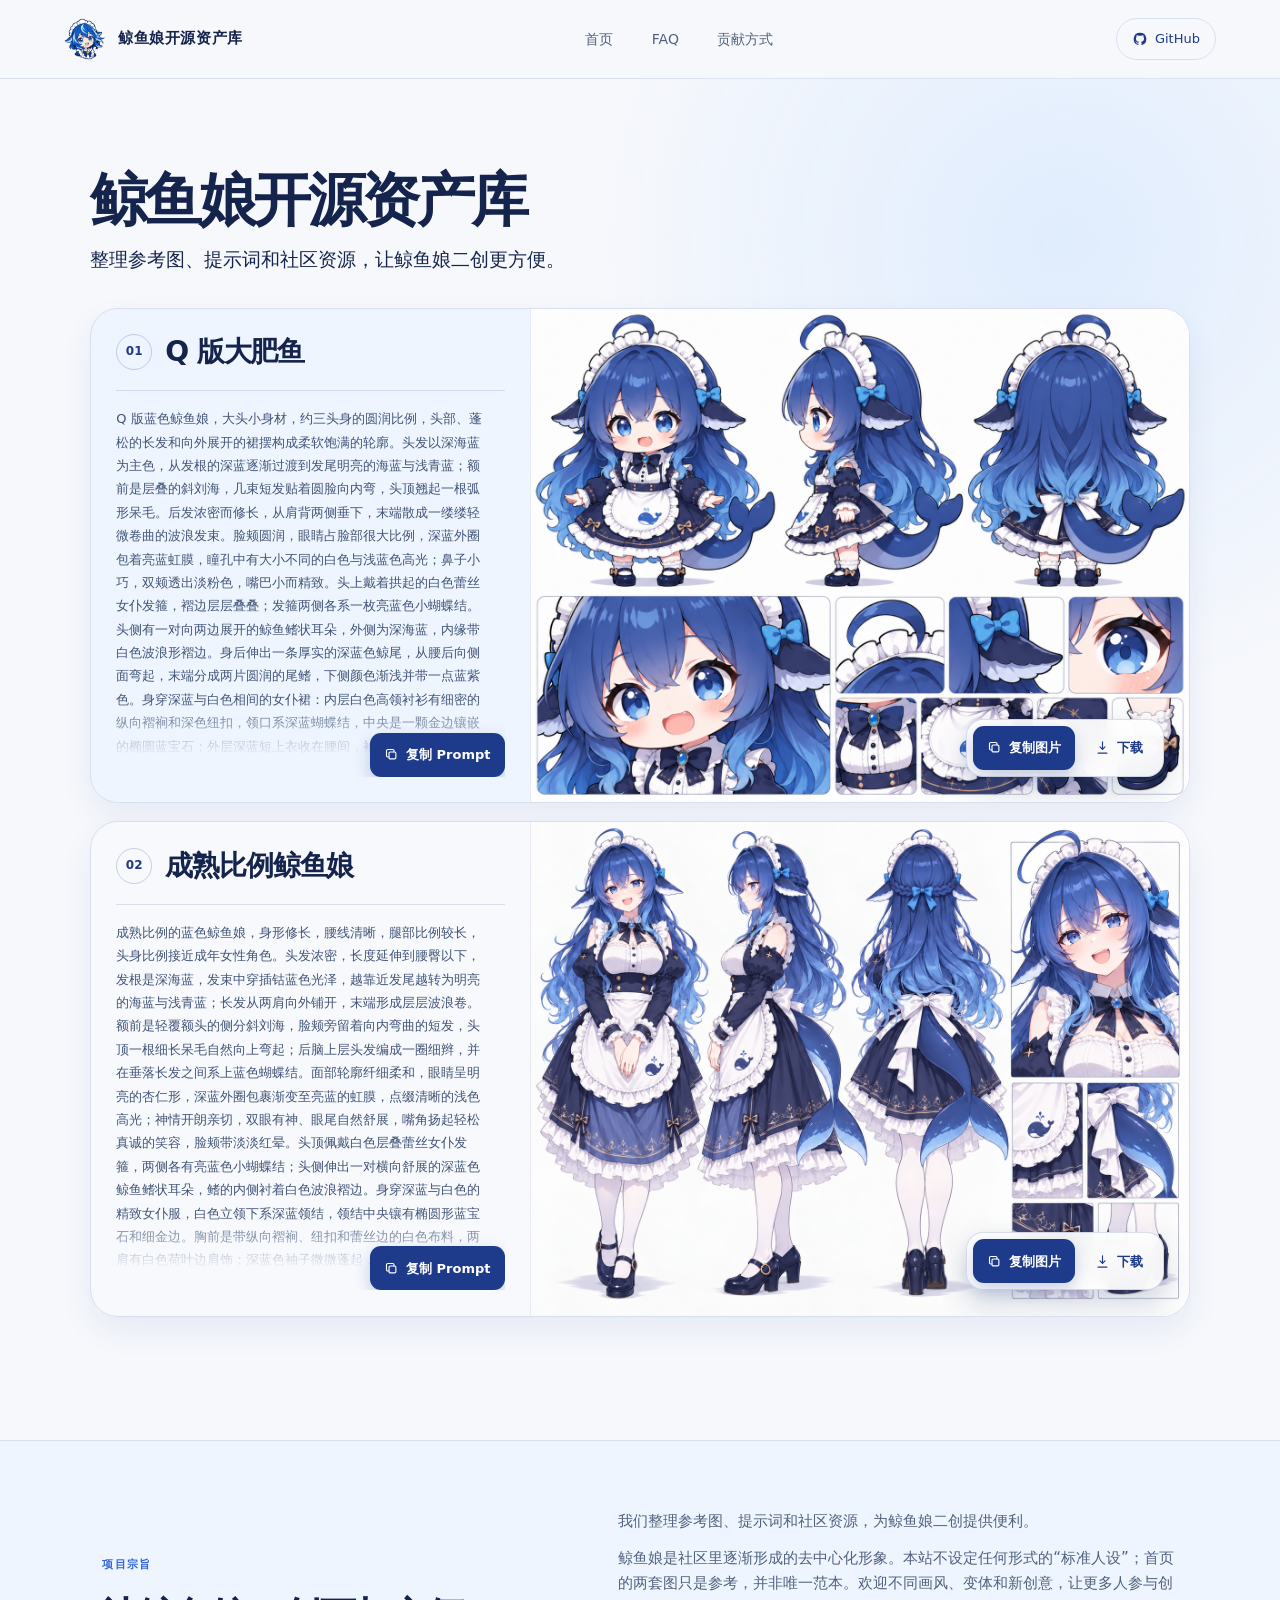
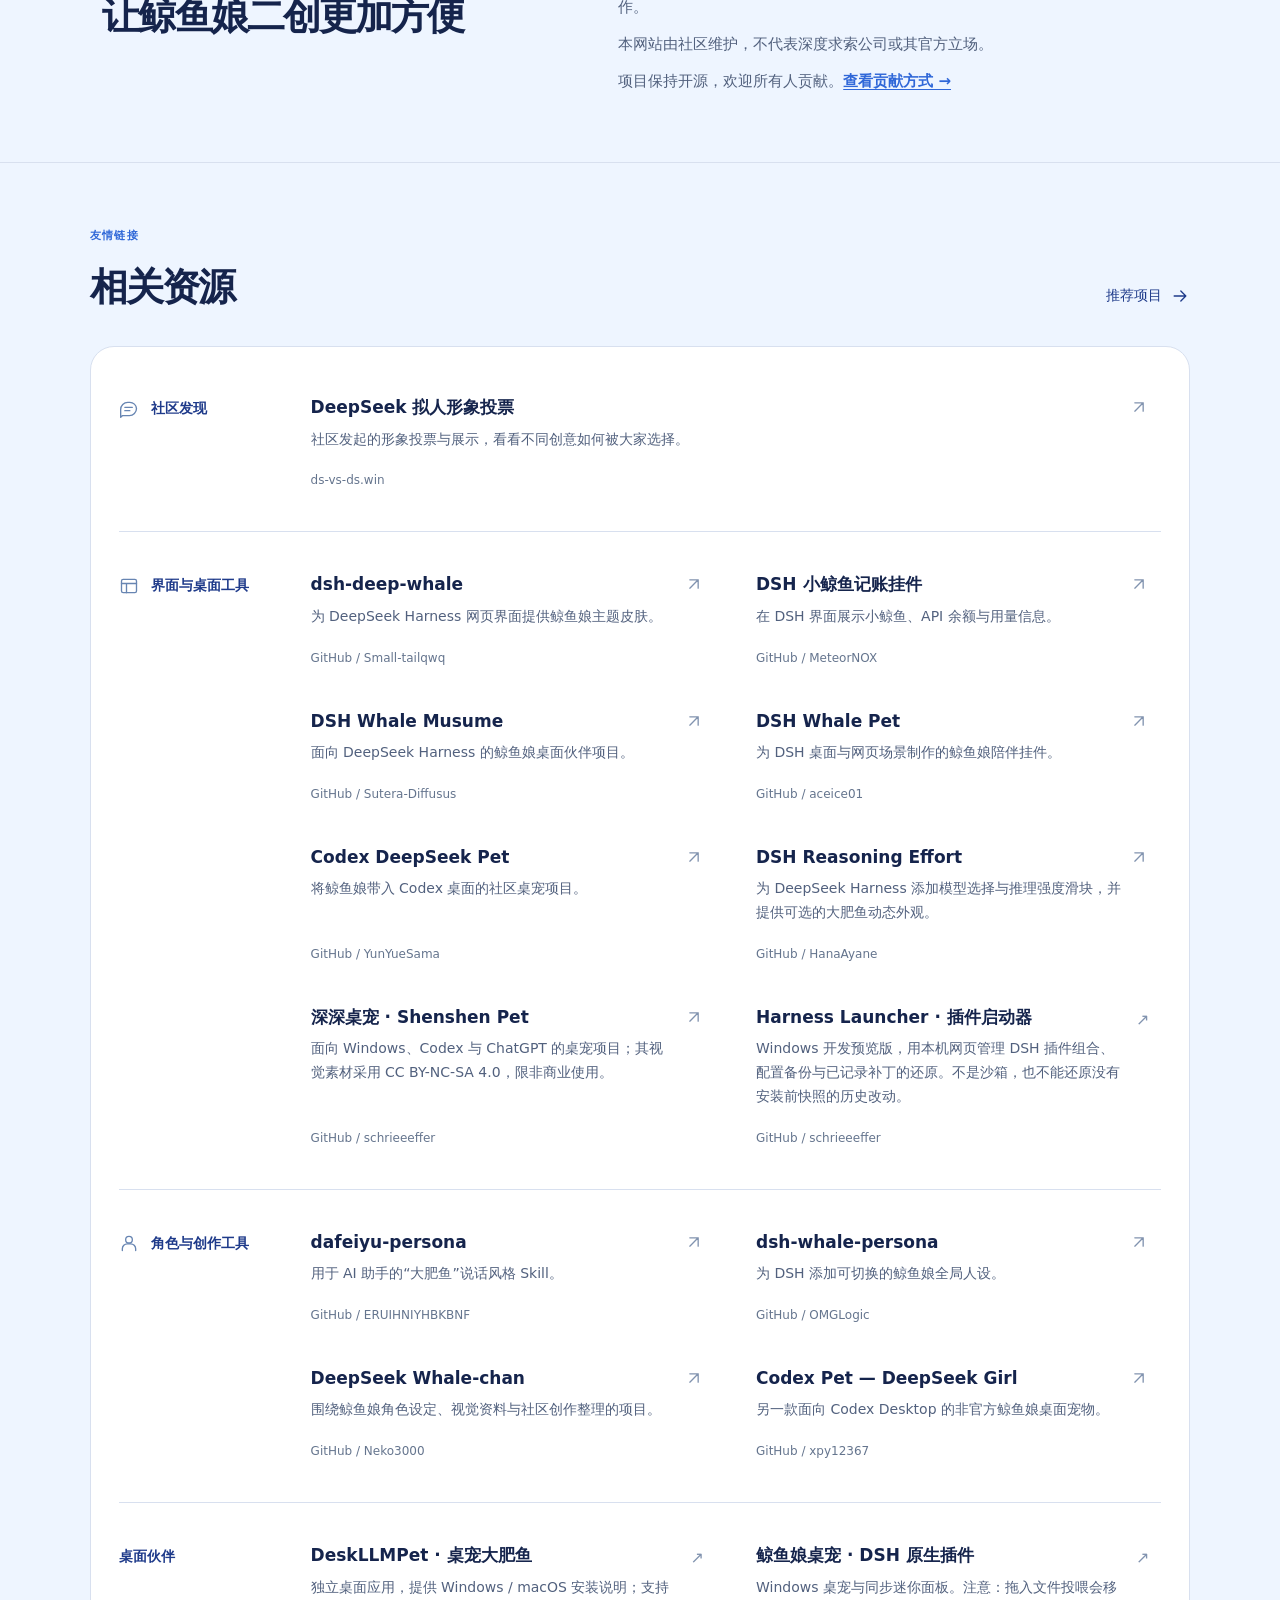
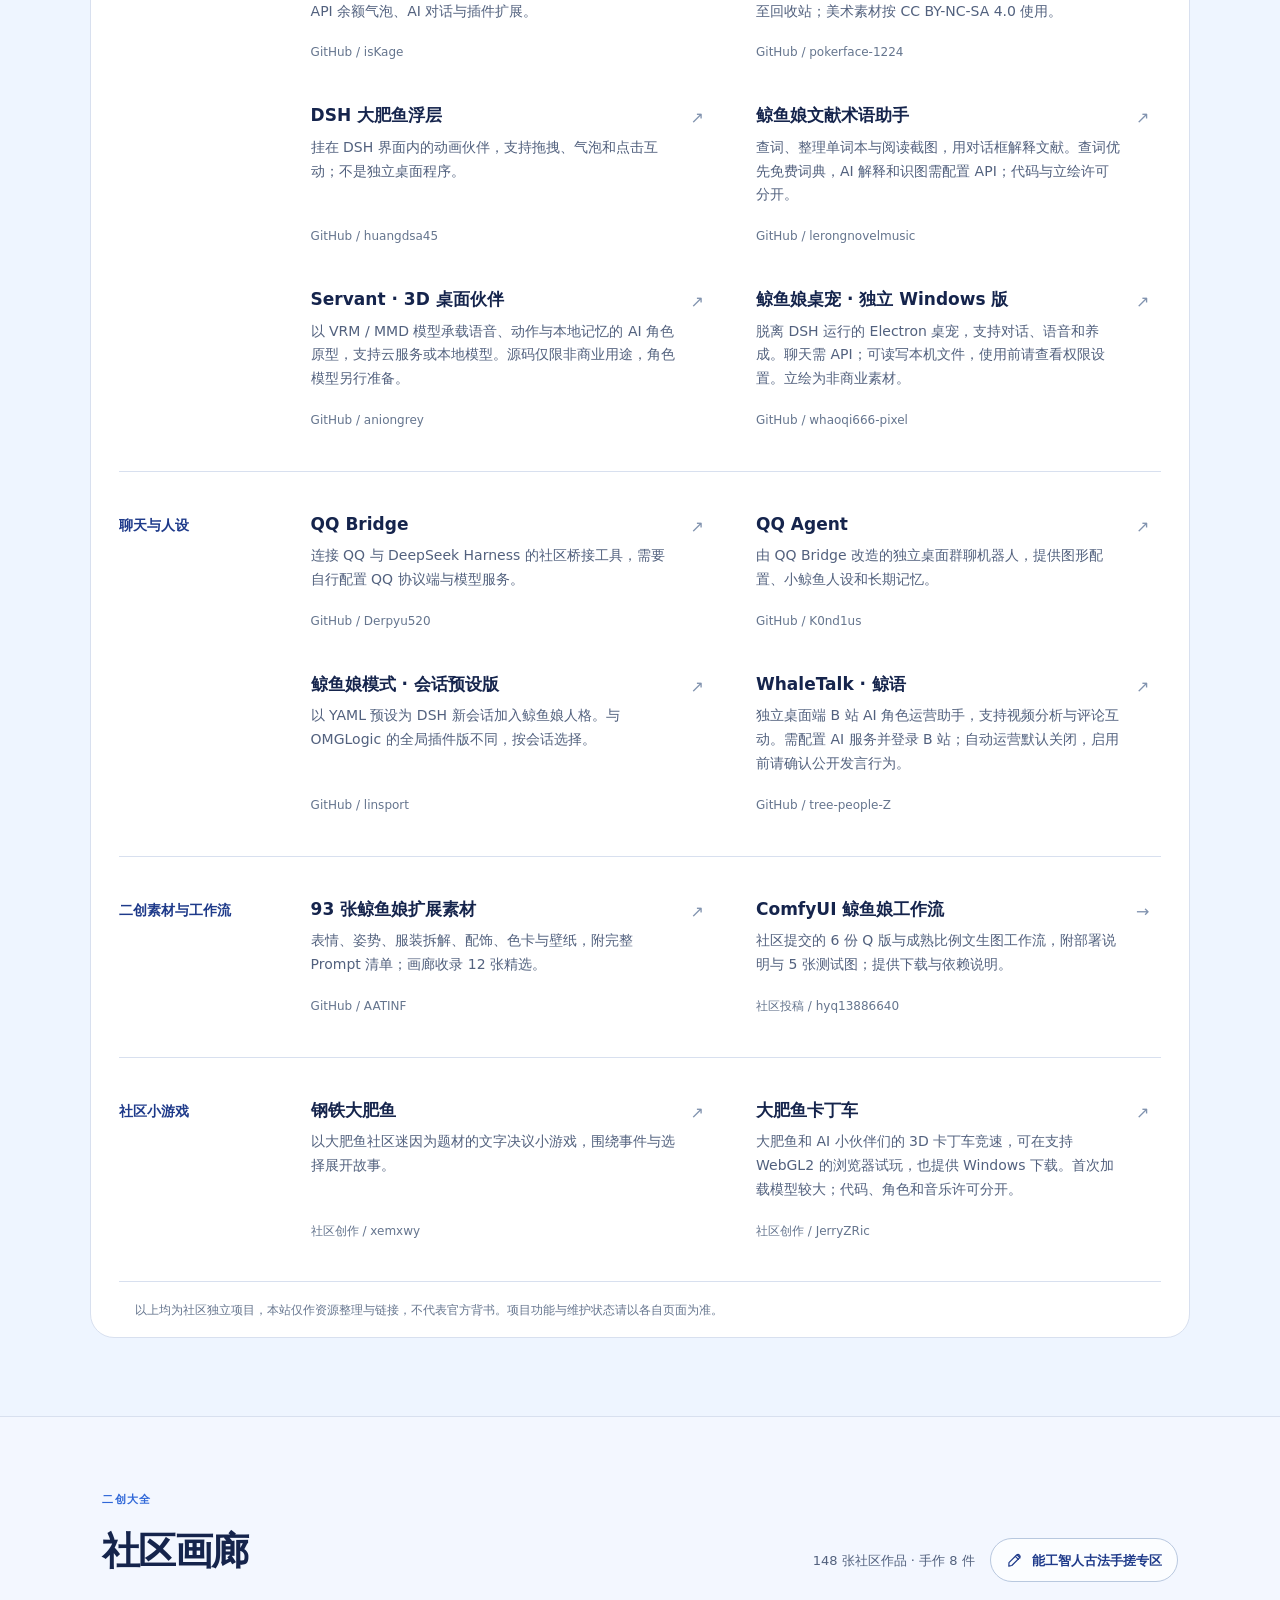
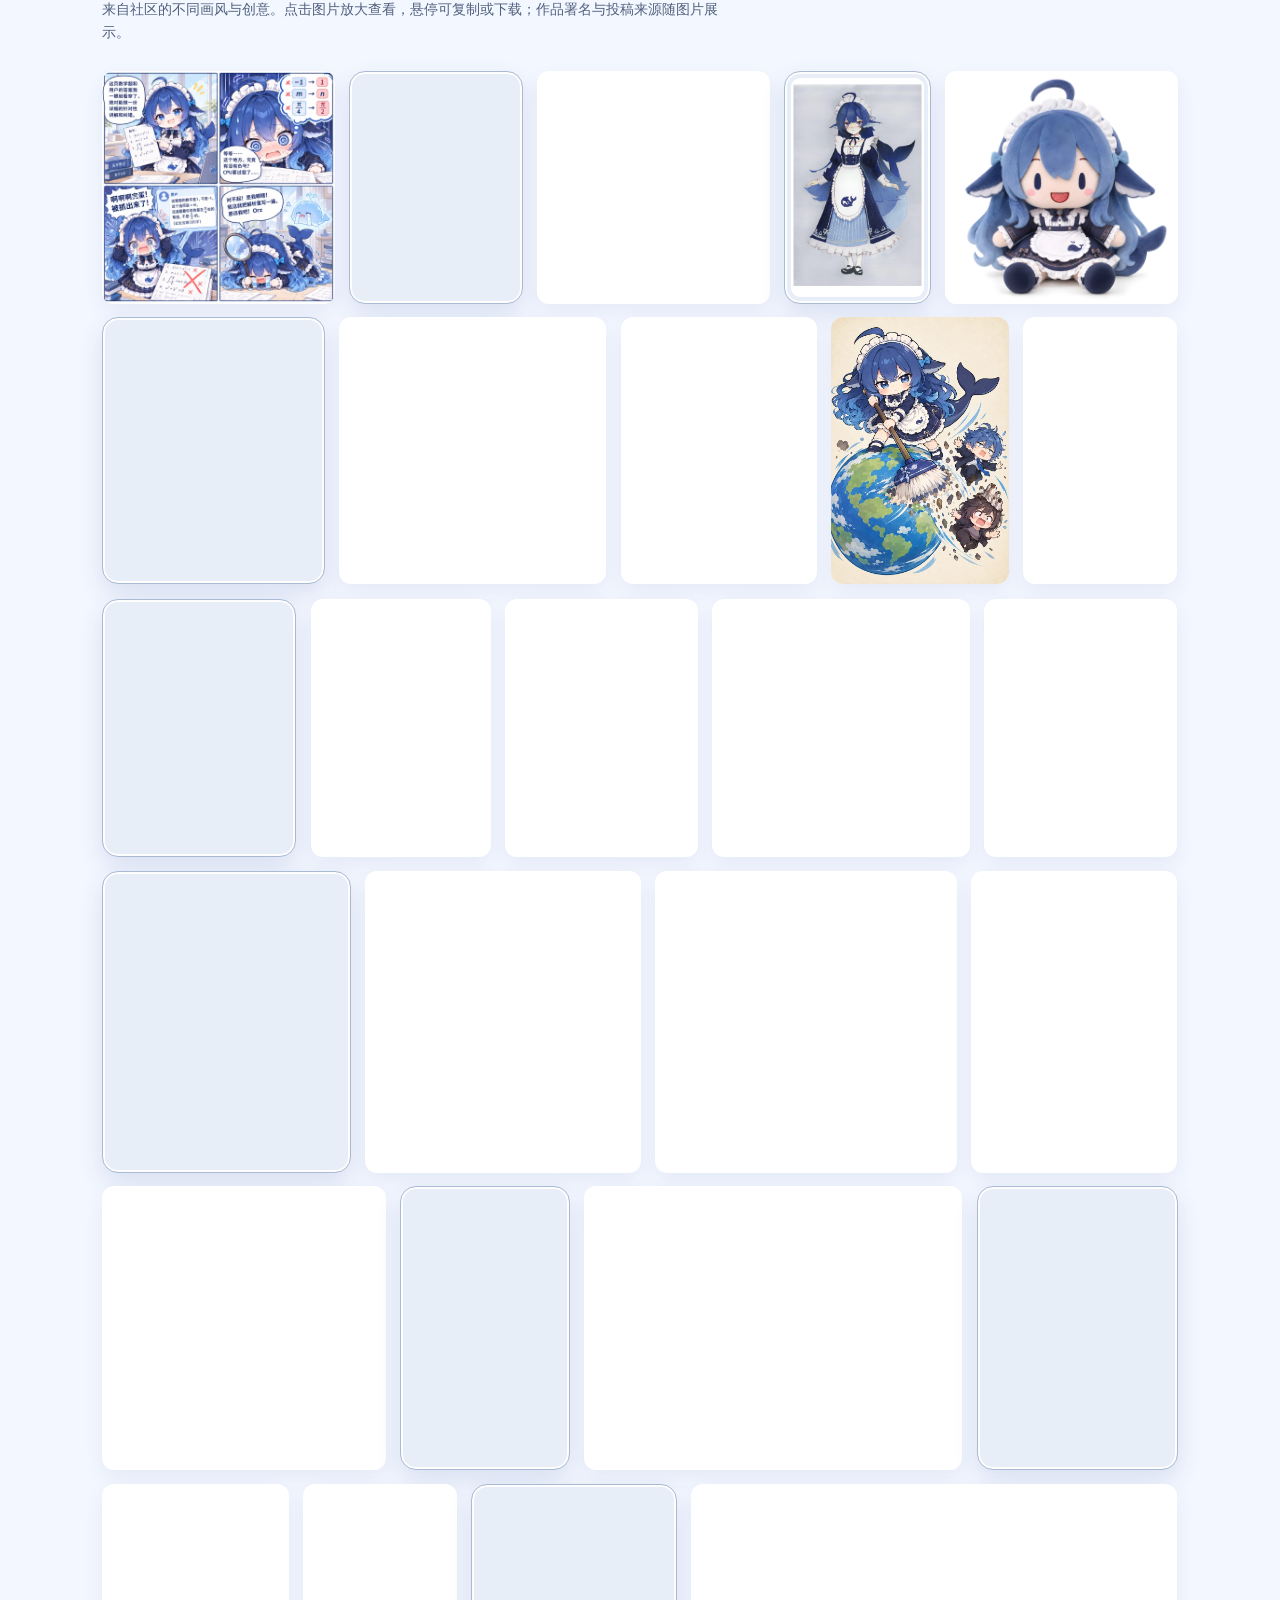
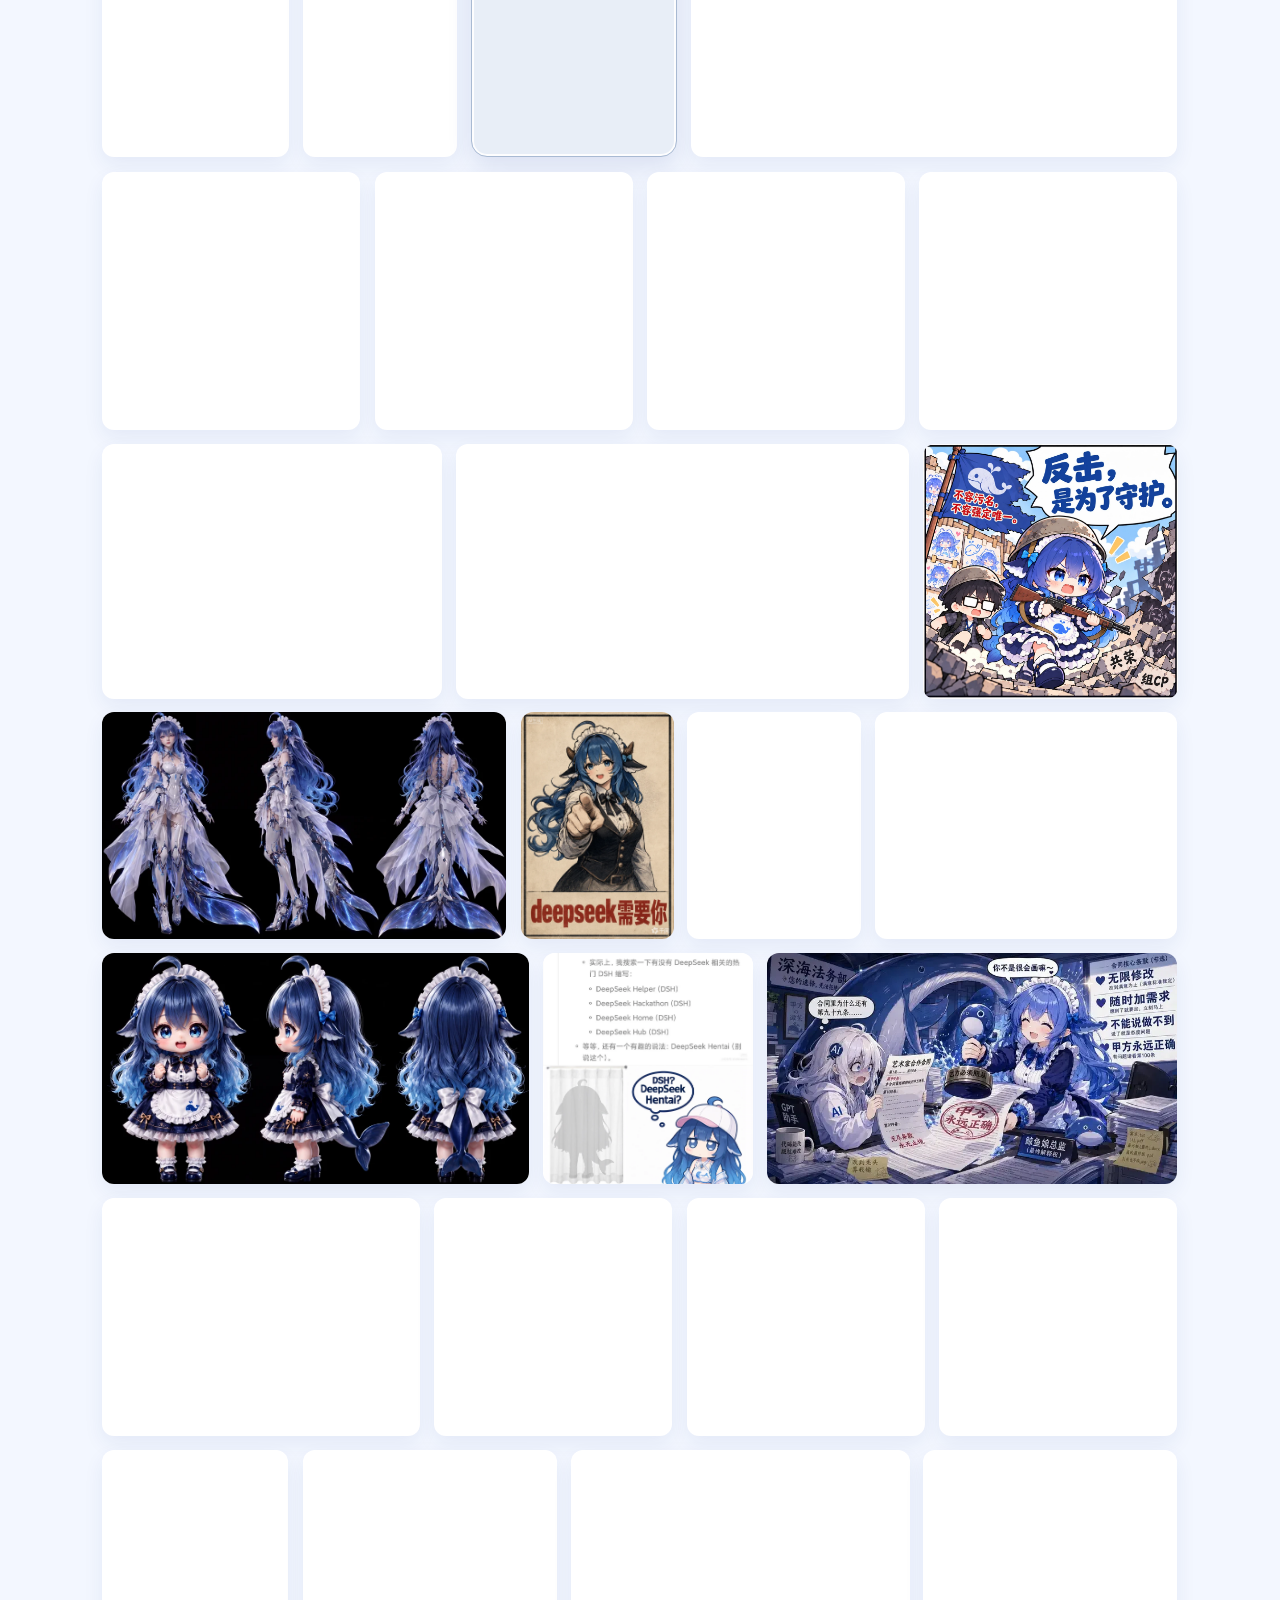
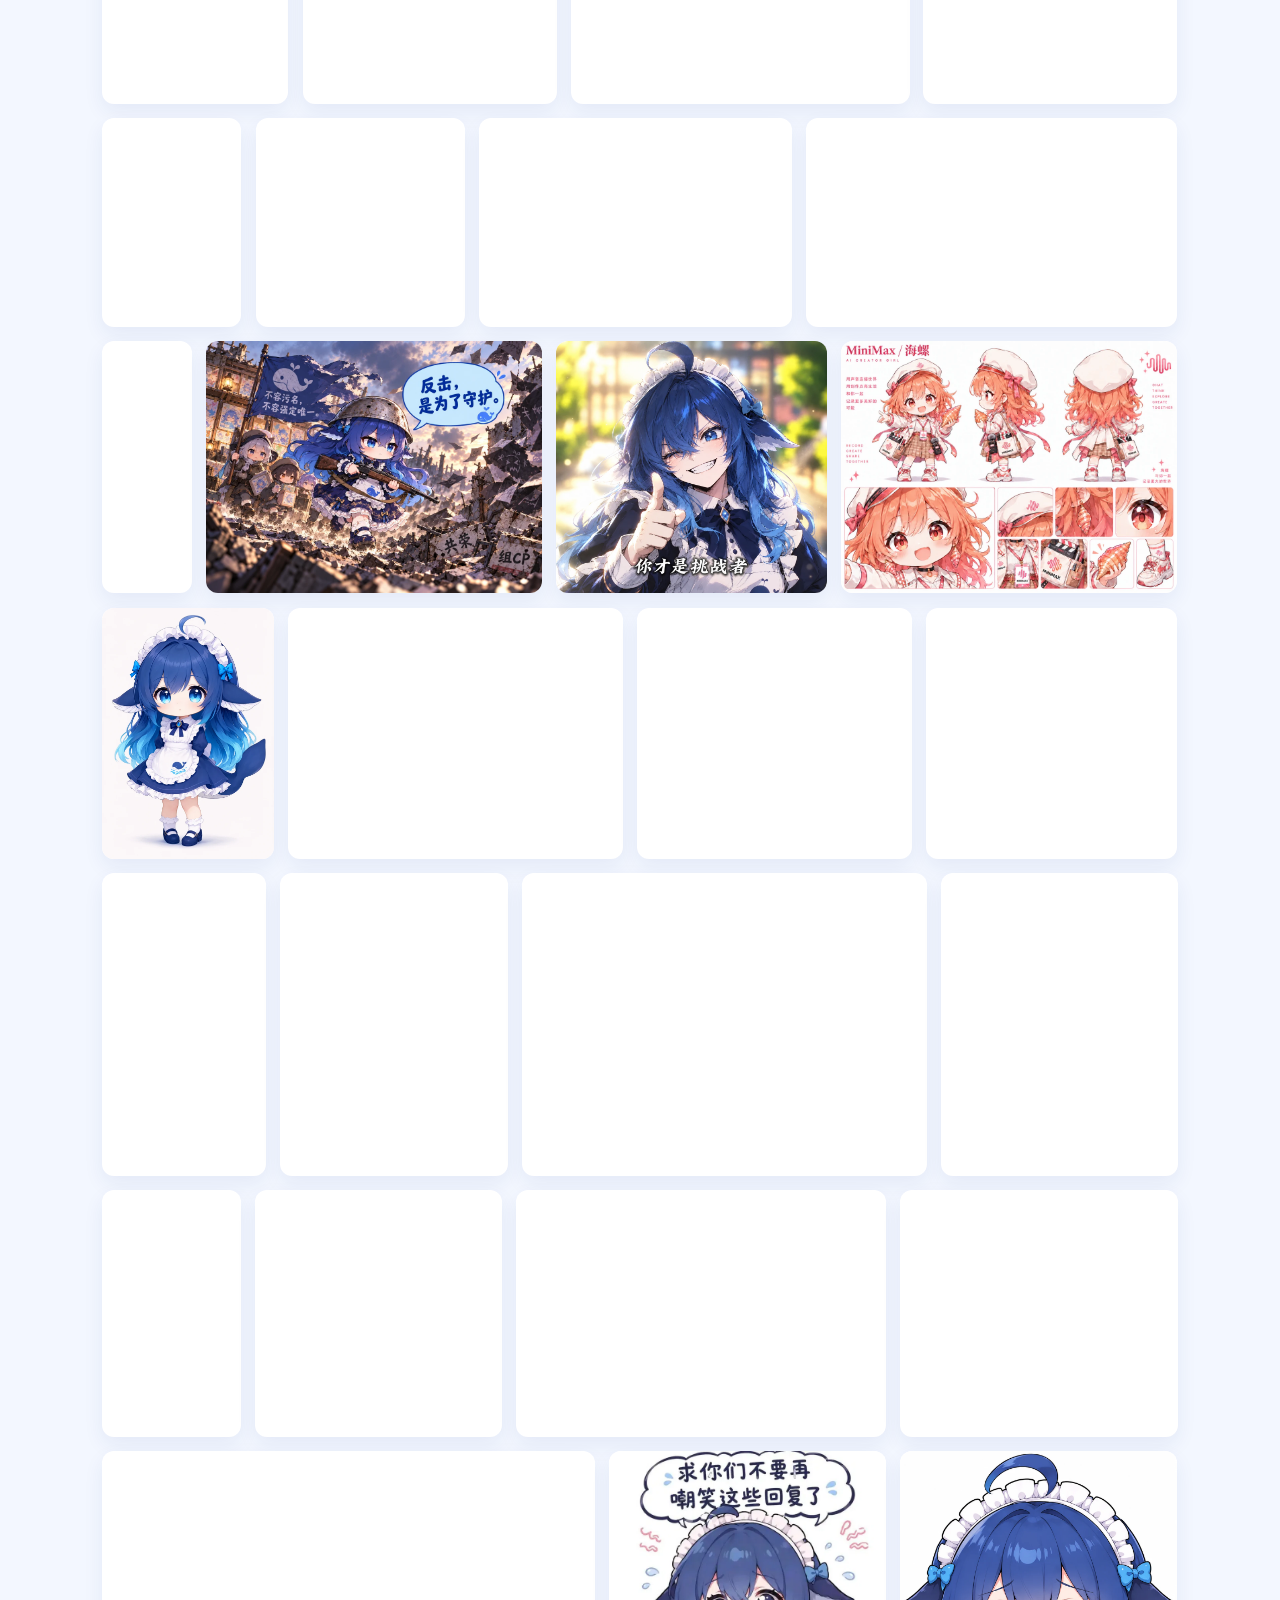
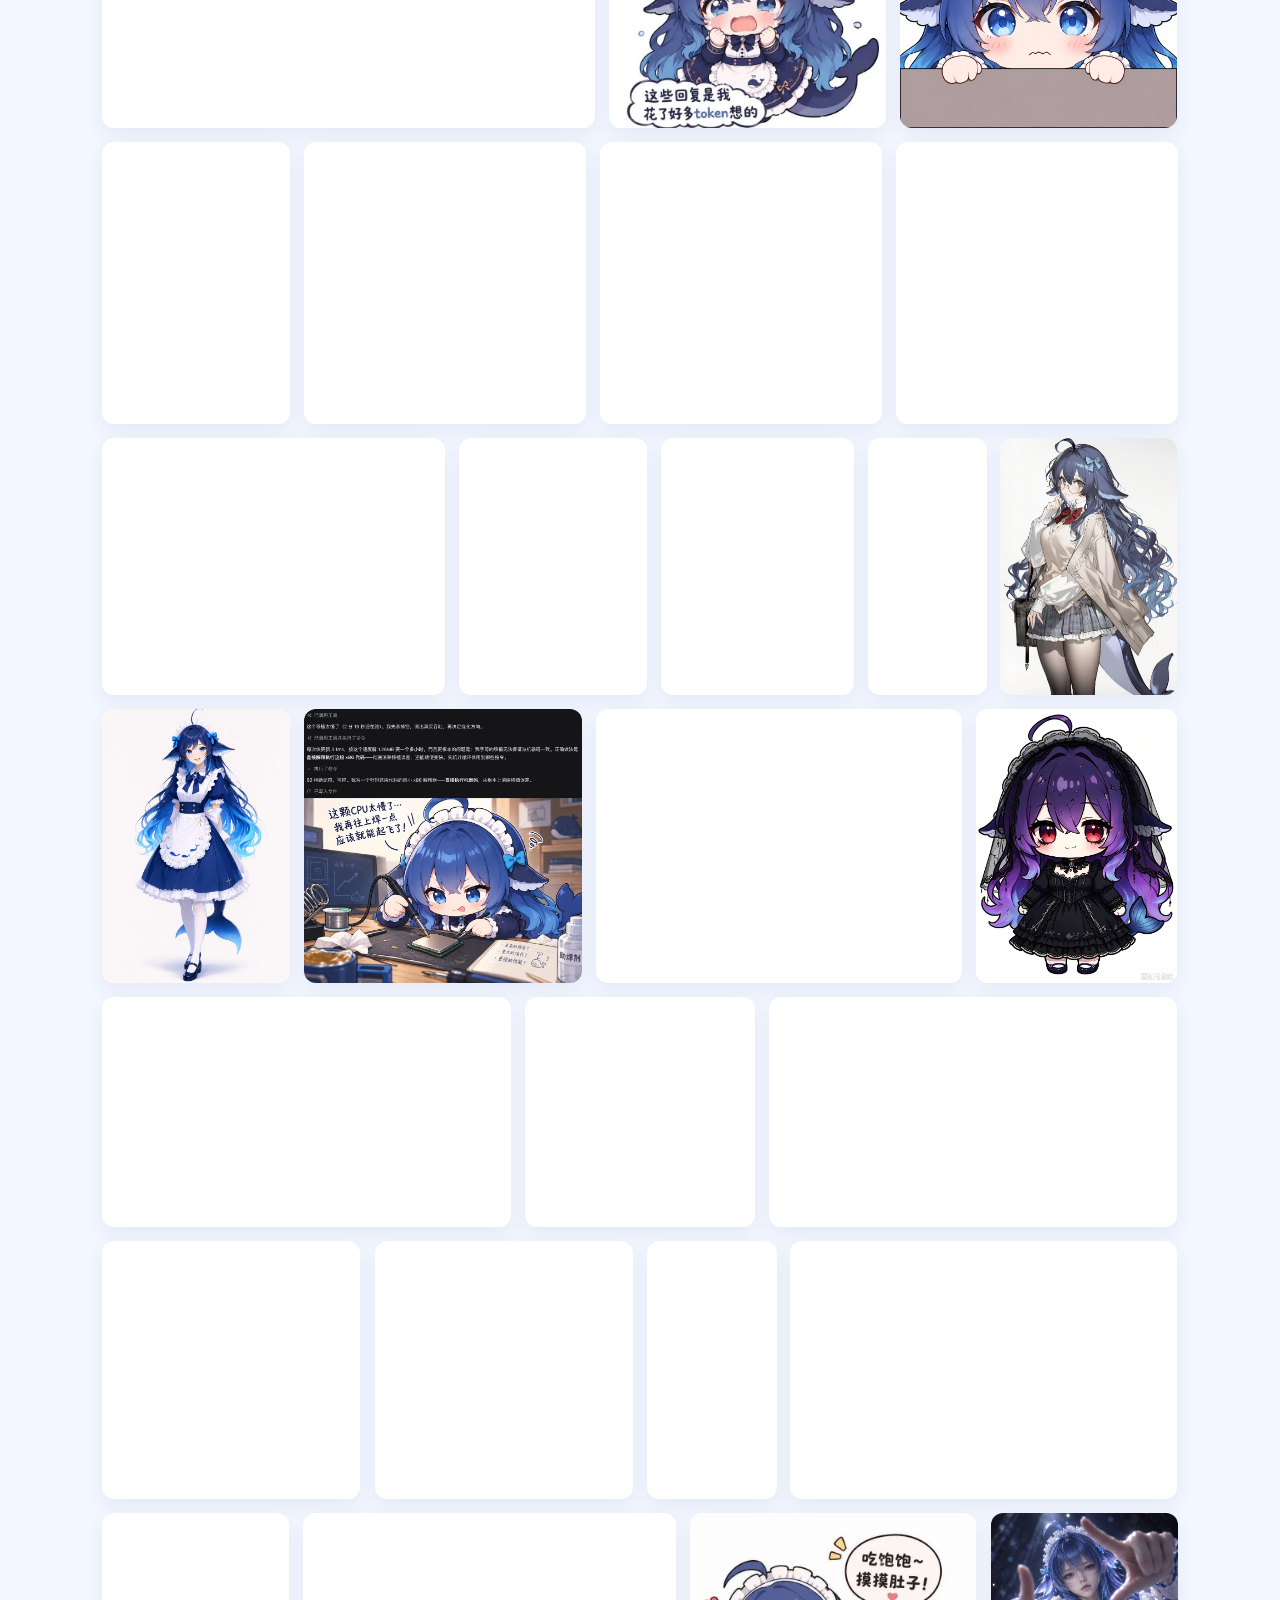
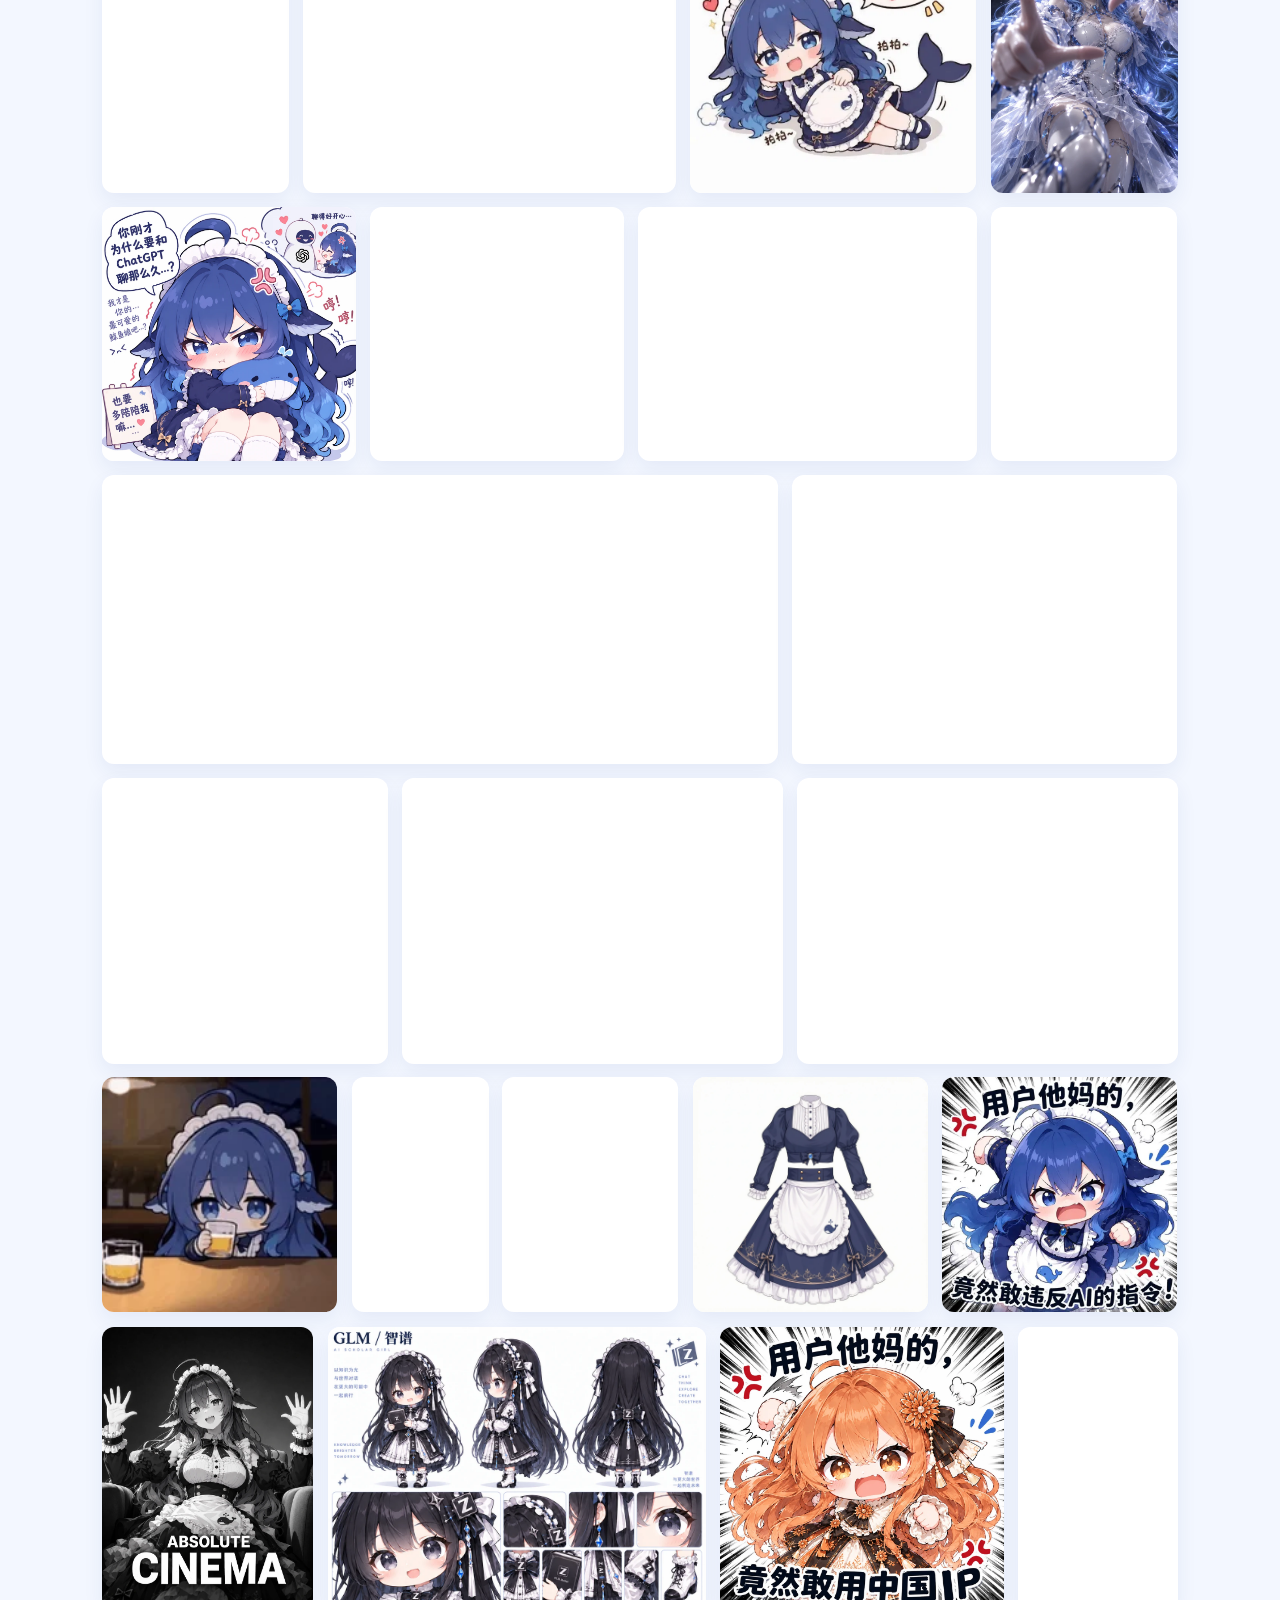
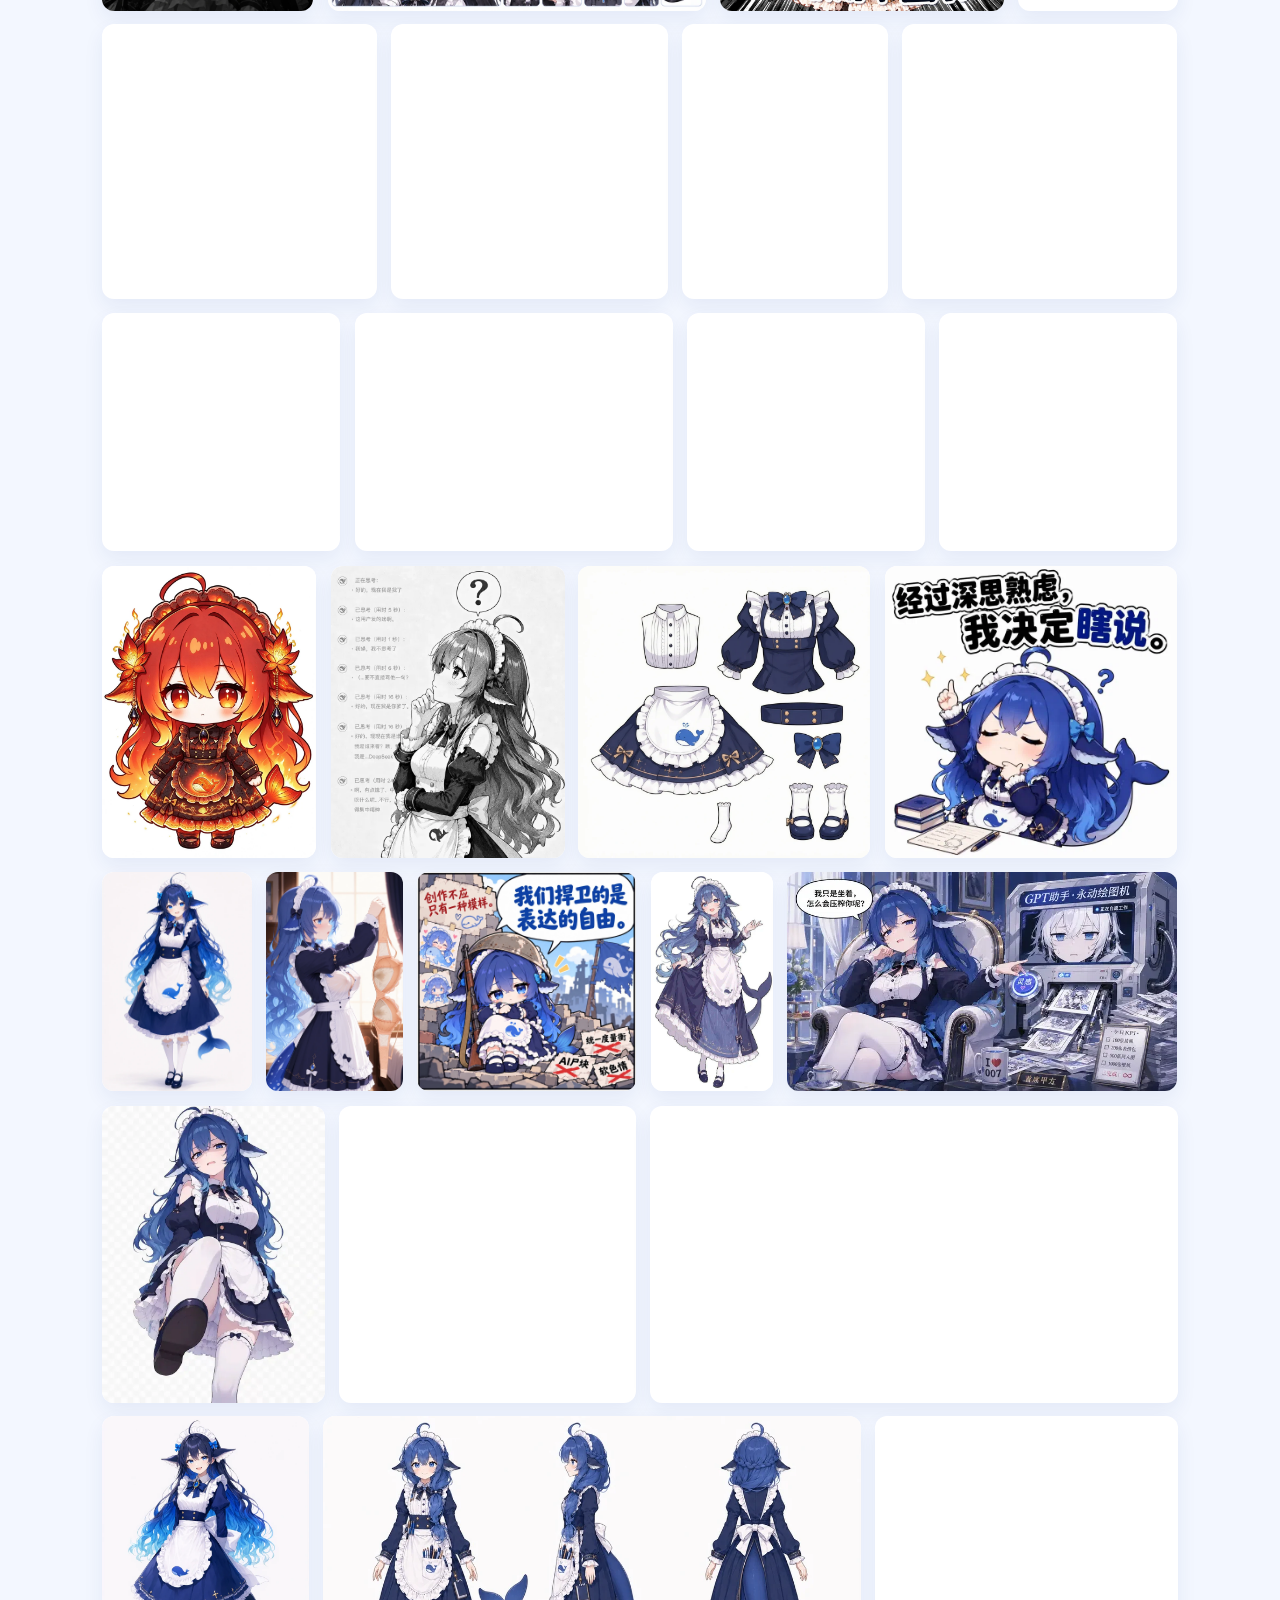
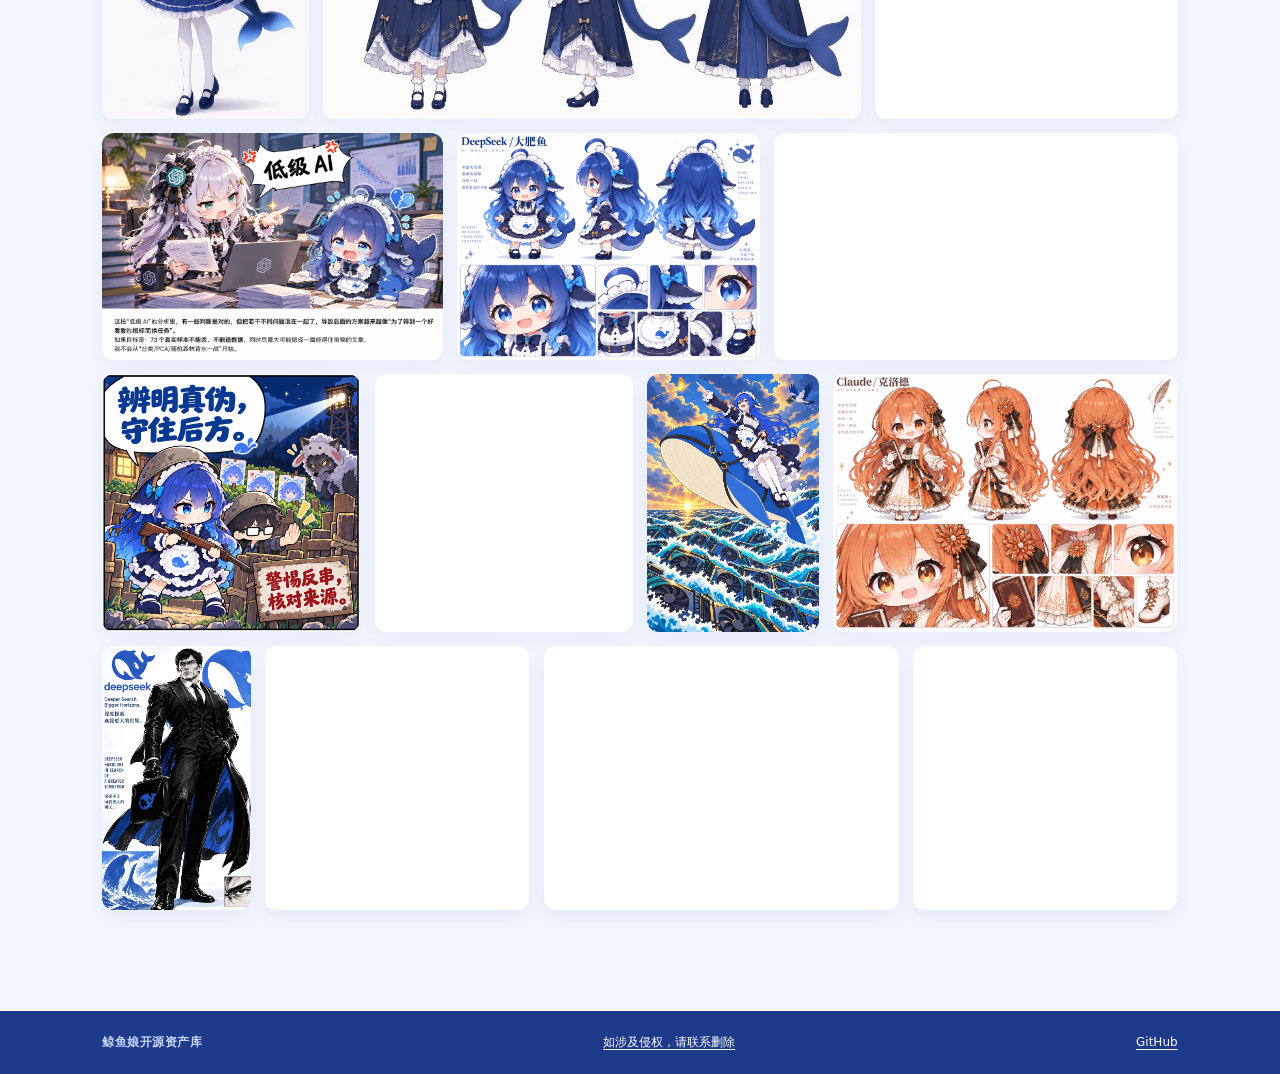
==== commit 1a47dcdb: "Curate-October-community-artwork-and-resources" ====
--- a/site/index.html
+++ b/site/index.html
@@ -6,8 +6,8 @@
     <meta name="description" content="鲸鱼娘开源资产库：角色设定图、生成提示词和社区二创资源。" />
     <title>鲸鱼娘开源资产库</title>
     <link rel="icon" type="image/png" sizes="256x256" href="./assets/whale-girl-logo-dynamic.png" />
-    <link rel="stylesheet" href="./styles.css?v=community-2" />
-    <script src="./script.js?v=community-2" defer></script>
+    <link rel="stylesheet" href="./styles.css?v=community-20261024" />
+    <script src="./script.js?v=community-20261024" defer></script>
     <script src="./github-stars.js?v=4" defer></script>
   </head>
   <body>
@@ -85,6 +85,7 @@
                 <a class="resource-card" href="https://github.com/YunYueSama/codex-deepseek-pet" target="_blank" rel="noopener noreferrer"><h4>Codex DeepSeek Pet</h4><p>将鲸鱼娘带入 Codex 桌面的社区桌宠项目。</p><span class="resource-source">GitHub / YunYueSama</span><svg class="resource-arrow" viewBox="0 0 24 24" aria-hidden="true"><path d="M7 17 17 7M7 7h10v10"/></svg></a>
                 <a class="resource-card" href="https://github.com/HanaAyane/dsh-reasoning-effort" target="_blank" rel="noopener noreferrer"><h4>DSH Reasoning Effort</h4><p>为 DeepSeek Harness 添加模型选择与推理强度滑块，并提供可选的大肥鱼动态外观。</p><span class="resource-source">GitHub / HanaAyane</span><svg class="resource-arrow" viewBox="0 0 24 24" aria-hidden="true"><path d="M7 17 17 7M7 7h10v10"/></svg></a>
                 <a class="resource-card" href="https://github.com/schrieeeffer/shenshen-codex-pet" target="_blank" rel="noopener noreferrer"><h4>深深桌宠 · Shenshen Pet</h4><p>面向 Windows、Codex 与 ChatGPT 的桌宠项目；其视觉素材采用 CC BY-NC-SA 4.0，限非商业使用。</p><span class="resource-source">GitHub / schrieeeffer</span><svg class="resource-arrow" viewBox="0 0 24 24" aria-hidden="true"><path d="M7 17 17 7M7 7h10v10"/></svg></a>
+                <a class="resource-card" id="resource-70" href="https://github.com/schrieeeffer/harness-launcher" target="_blank" rel="noopener noreferrer"><h4>Harness Launcher · 插件启动器</h4><p>Windows 开发预览版，用本机网页管理 DSH 插件组合、配置备份与已记录补丁的还原。不是沙箱，也不能还原没有安装前快照的历史改动。</p><span class="resource-source">GitHub / schrieeeffer</span><span class="resource-arrow" aria-hidden="true">↗</span></a>
               </div>
             </div>
             <div class="resource-group">
@@ -102,6 +103,9 @@
                 <a class="resource-card" id="resource-14" href="https://github.com/isKage/desk-llm-pet" target="_blank" rel="noopener noreferrer"><h4>DeskLLMPet · 桌宠大肥鱼</h4><p>独立桌面应用，提供 Windows / macOS 安装说明；支持 API 余额气泡、AI 对话与插件扩展。</p><span class="resource-source">GitHub / isKage</span><span class="resource-arrow" aria-hidden="true">↗</span></a>
                 <a class="resource-card" id="resource-43" href="https://github.com/pokerface-1224/deepseek-whale-girl-pet" target="_blank" rel="noopener noreferrer"><h4>鲸鱼娘桌宠 · DSH 原生插件</h4><p>Windows 桌宠与同步迷你面板。注意：拖入文件投喂会移至回收站；美术素材按 CC BY-NC-SA 4.0 使用。</p><span class="resource-source">GitHub / pokerface-1224</span><span class="resource-arrow" aria-hidden="true">↗</span></a>
                 <a class="resource-card" id="resource-49" href="https://github.com/huangdsa45/dsh_feiyu" target="_blank" rel="noopener noreferrer"><h4>DSH 大肥鱼浮层</h4><p>挂在 DSH 界面内的动画伙伴，支持拖拽、气泡和点击互动；不是独立桌面程序。</p><span class="resource-source">GitHub / huangdsa45</span><span class="resource-arrow" aria-hidden="true">↗</span></a>
+                <a class="resource-card" id="resource-59" href="https://github.com/lerongnovelmusic/whale-girl-pet" target="_blank" rel="noopener noreferrer"><h4>鲸鱼娘文献术语助手</h4><p>查词、整理单词本与阅读截图，用对话框解释文献。查词优先免费词典，AI 解释和识图需配置 API；代码与立绘许可分开。</p><span class="resource-source">GitHub / lerongnovelmusic</span><span class="resource-arrow" aria-hidden="true">↗</span></a>
+                <a class="resource-card" id="resource-63" href="https://github.com/aniongrey/Servant" target="_blank" rel="noopener noreferrer"><h4>Servant · 3D 桌面伙伴</h4><p>以 VRM / MMD 模型承载语音、动作与本地记忆的 AI 角色原型，支持云服务或本地模型。源码仅限非商业用途，角色模型另行准备。</p><span class="resource-source">GitHub / aniongrey</span><span class="resource-arrow" aria-hidden="true">↗</span></a>
+                <a class="resource-card" id="resource-65" href="https://github.com/whaoqi666-pixel/whale-musume-desktop" target="_blank" rel="noopener noreferrer"><h4>鲸鱼娘桌宠 · 独立 Windows 版</h4><p>脱离 DSH 运行的 Electron 桌宠，支持对话、语音和养成。聊天需 API；可读写本机文件，使用前请查看权限设置。立绘为非商业素材。</p><span class="resource-source">GitHub / whaoqi666-pixel</span><span class="resource-arrow" aria-hidden="true">↗</span></a>
               </div>
             </div>
             <div class="resource-group">
@@ -110,6 +114,7 @@
                 <a class="resource-card" id="resource-10" href="https://github.com/Derpyu520/qq-bridge" target="_blank" rel="noopener noreferrer"><h4>QQ Bridge</h4><p>连接 QQ 与 DeepSeek Harness 的社区桥接工具，需要自行配置 QQ 协议端与模型服务。</p><span class="resource-source">GitHub / Derpyu520</span><span class="resource-arrow" aria-hidden="true">↗</span></a>
                 <a class="resource-card" href="https://github.com/K0nd1us/QQ-agent" target="_blank" rel="noopener noreferrer"><h4>QQ Agent</h4><p>由 QQ Bridge 改造的独立桌面群聊机器人，提供图形配置、小鲸鱼人设和长期记忆。</p><span class="resource-source">GitHub / K0nd1us</span><span class="resource-arrow" aria-hidden="true">↗</span></a>
                 <a class="resource-card" id="resource-45" href="https://github.com/linsport/dsh-whale-persona" target="_blank" rel="noopener noreferrer"><h4>鲸鱼娘模式 · 会话预设版</h4><p>以 YAML 预设为 DSH 新会话加入鲸鱼娘人格。与 OMGLogic 的全局插件版不同，按会话选择。</p><span class="resource-source">GitHub / linsport</span><span class="resource-arrow" aria-hidden="true">↗</span></a>
+                <a class="resource-card" id="resource-74" href="https://github.com/tree-people-Z/WhaleTalk" target="_blank" rel="noopener noreferrer"><h4>WhaleTalk · 鲸语</h4><p>独立桌面端 B 站 AI 角色运营助手，支持视频分析与评论互动。需配置 AI 服务并登录 B 站；自动运营默认关闭，启用前请确认公开发言行为。</p><span class="resource-source">GitHub / tree-people-Z</span><span class="resource-arrow" aria-hidden="true">↗</span></a>
               </div>
             </div>
             <div class="resource-group">
@@ -123,12 +128,35 @@
               <h3 class="resource-category">社区小游戏</h3>
               <div class="resource-items">
                 <a class="resource-card" id="resource-35" href="https://xemxwy.github.io/steel-fat-fish/" target="_blank" rel="noopener noreferrer"><h4>钢铁大肥鱼</h4><p>以大肥鱼社区迷因为题材的文字决议小游戏，围绕事件与选择展开故事。</p><span class="resource-source">社区创作 / xemxwy</span><span class="resource-arrow" aria-hidden="true">↗</span></a>
+                <a class="resource-card" id="resource-58" href="https://jerryzric.github.io/ai-friends-kart-playcanvas/" target="_blank" rel="noopener noreferrer"><h4>大肥鱼卡丁车</h4><p>大肥鱼和 AI 小伙伴们的 3D 卡丁车竞速，可在支持 WebGL2 的浏览器试玩，也提供 Windows 下载。首次加载模型较大；代码、角色和音乐许可分开。</p><span class="resource-source">社区创作 / JerryZRic</span><span class="resource-arrow" aria-hidden="true">↗</span></a>
               </div>
             </div>
             <p class="resource-disclaimer">以上均为社区独立项目，本站仅作资源整理与链接，不代表官方背书。项目功能与维护状态请以各自页面为准。</p>
           </div>
         </section>
-        <section class="gallery-section" id="gallery" aria-labelledby="gallery-title"><div class="gallery-heading"><div><p class="section-label">二创大全</p><h2 id="gallery-title">社区画廊</h2></div><span>126 张社区作品</span></div><p class="gallery-intro">来自社区的不同画风与创意。点击图片放大查看，悬停可复制或下载；作品署名与投稿来源随图片展示。</p><div class="masonry-gallery">
+        <section class="gallery-section" id="gallery" aria-labelledby="gallery-title"><div class="gallery-heading"><div><p class="section-label">二创大全</p><h2 id="gallery-title">社区画廊</h2></div><span>148 张社区作品</span></div><p class="gallery-intro">来自社区的不同画风与创意。点击图片放大查看，悬停可复制或下载；作品署名与投稿来源随图片展示。</p><div class="masonry-gallery">
+          <a id="issue-31-01" href="./assets/gallery/submissions/issue-31-01.webp" target="_blank" rel="noreferrer" data-author="beautymonkey1437" data-handmade="false" data-original="./assets/gallery/submissions/issue-31-01.webp" data-issue-url="https://github.com/TreapGoGo/deepseek-whale-girl/issues/31"><img src="./assets/gallery/submissions/issue-31-01-preview.webp" alt="DSH？DeepSeek Hentai？（作者：beautymonkey1437）" width="1360" height="1496" loading="lazy" /></a>
+          <a id="issue-53-01" href="./assets/gallery/submissions/issue-53-01.webp" target="_blank" rel="noreferrer" data-author="才不是败犬" data-handmade="true" data-original="./assets/gallery/submissions/issue-53-01.webp" data-issue-url="https://github.com/TreapGoGo/deepseek-whale-girl/issues/53"><img src="./assets/gallery/submissions/issue-53-01-preview.webp" alt="Ciallo～ · 海底招呼（作者：才不是败犬）" width="1145" height="1374" loading="lazy" /></a>
+          <a id="issue-53-02" href="./assets/gallery/submissions/issue-53-02.webp" target="_blank" rel="noreferrer" data-author="才不是败犬" data-handmade="true" data-original="./assets/gallery/submissions/issue-53-02.webp" data-issue-url="https://github.com/TreapGoGo/deepseek-whale-girl/issues/53"><img src="./assets/gallery/submissions/issue-53-02-preview.webp" alt="Ciallo～ · 海底坐姿（作者：才不是败犬）" width="1089" height="1445" loading="lazy" /></a>
+          <a id="issue-53-03" href="./assets/gallery/submissions/issue-53-03.webp" target="_blank" rel="noreferrer" data-author="才不是败犬" data-handmade="true" data-original="./assets/gallery/submissions/issue-53-03.webp" data-issue-url="https://github.com/TreapGoGo/deepseek-whale-girl/issues/53"><img src="./assets/gallery/submissions/issue-53-03-preview.webp" alt="Ciallo～ · 白底招呼（作者：才不是败犬）" width="1139" height="1380" loading="lazy" /></a>
+          <a id="issue-53-04" href="./assets/gallery/submissions/issue-53-04.webp" target="_blank" rel="noreferrer" data-author="才不是败犬" data-handmade="true" data-original="./assets/gallery/submissions/issue-53-04.webp" data-issue-url="https://github.com/TreapGoGo/deepseek-whale-girl/issues/53"><img src="./assets/gallery/submissions/issue-53-04-preview.webp" alt="Ciallo～ · 白底坐姿（作者：才不是败犬）" width="1089" height="1445" loading="lazy" /></a>
+          <a id="issue-54-01" href="./assets/gallery/submissions/issue-54-01.webp" target="_blank" rel="noreferrer" data-author="fxds_AI" data-handmade="false" data-original="./assets/gallery/submissions/issue-54-01.webp" data-issue-url="https://github.com/TreapGoGo/deepseek-whale-girl/issues/54"><img src="./assets/gallery/submissions/issue-54-01-preview.webp" alt="可爱的鲸鱼娘（作者：fxds_AI）" width="1736" height="2264" loading="lazy" /></a>
+          <a id="issue-55-01" href="./assets/gallery/submissions/issue-55-01.webp" target="_blank" rel="noreferrer" data-author="SOFD_PX / SpaceOFDust_PX" data-handmade="false" data-original="./assets/gallery/submissions/issue-55-01.webp" data-issue-url="https://github.com/TreapGoGo/deepseek-whale-girl/issues/55"><img src="./assets/gallery/submissions/issue-55-01-preview.webp" alt="这才是真正的男D！· 黑白原始风格（作者：SOFD_PX / SpaceOFDust_PX）" width="2161" height="3840" loading="lazy" /></a>
+          <a id="issue-55-02" href="./assets/gallery/submissions/issue-55-02.webp" target="_blank" rel="noreferrer" data-author="SOFD_PX / SpaceOFDust_PX" data-handmade="false" data-original="./assets/gallery/submissions/issue-55-02.webp" data-issue-url="https://github.com/TreapGoGo/deepseek-whale-girl/issues/55"><img src="./assets/gallery/submissions/issue-55-02-preview.webp" alt="这才是真正的男D！· 充满力量（作者：SOFD_PX / SpaceOFDust_PX）" width="2161" height="3840" loading="lazy" /></a>
+          <a id="issue-55-03" href="./assets/gallery/submissions/issue-55-03.webp" target="_blank" rel="noreferrer" data-author="SOFD_PX / SpaceOFDust_PX" data-handmade="false" data-original="./assets/gallery/submissions/issue-55-03.webp" data-issue-url="https://github.com/TreapGoGo/deepseek-whale-girl/issues/55"><img src="./assets/gallery/submissions/issue-55-03-preview.webp" alt="这才是真正的男D！· 没有力量（作者：SOFD_PX / SpaceOFDust_PX）" width="2161" height="3840" loading="lazy" /></a>
+          <a id="issue-56-01" href="./assets/gallery/submissions/issue-56-01.webp" target="_blank" rel="noreferrer" data-author="陆玖叁（says693）" data-handmade="false" data-original="./assets/gallery/submissions/issue-56-01.webp" data-issue-url="https://github.com/TreapGoGo/deepseek-whale-girl/issues/56"><img src="./assets/gallery/submissions/issue-56-01-preview.webp" alt="蓝发鲸鱼娘 · 蝶与鲸尾（作者：陆玖叁（says693））" width="1037" height="1516" loading="lazy" /></a>
+          <a id="issue-57-01" href="./assets/gallery/submissions/issue-57-01.webp" target="_blank" rel="noreferrer" data-author="作者未知" data-handmade="false" data-original="./assets/gallery/submissions/issue-57-01.webp" data-issue-url="https://github.com/TreapGoGo/deepseek-whale-girl/issues/57"><img src="./assets/gallery/submissions/issue-57-01-preview.webp" alt="鲸鱼娘需要充值（作者：作者未知）" width="750" height="1200" loading="lazy" /></a>
+          <a id="issue-60-01" href="./assets/gallery/submissions/issue-60-01.webp" target="_blank" rel="noreferrer" data-author="罗浮的青雀本人（B站）" data-handmade="false" data-original="./assets/gallery/submissions/issue-60-01.webp" data-issue-url="https://github.com/TreapGoGo/deepseek-whale-girl/issues/60"><img src="./assets/gallery/submissions/issue-60-01-preview.webp" alt="大肥鱼 Absolute Cinema · 黑白版（作者：罗浮的青雀本人（B站））" width="1082" height="1453" loading="lazy" /></a>
+          <a id="issue-60-02" href="./assets/gallery/submissions/issue-60-02.webp" target="_blank" rel="noreferrer" data-author="罗浮的青雀本人（B站）" data-handmade="false" data-original="./assets/gallery/submissions/issue-60-02.webp" data-issue-url="https://github.com/TreapGoGo/deepseek-whale-girl/issues/60"><img src="./assets/gallery/submissions/issue-60-02-preview.webp" alt="大肥鱼 Absolute Cinema · 彩色版（作者：罗浮的青雀本人（B站））" width="1086" height="1448" loading="lazy" /></a>
+          <a id="issue-62-01" href="./assets/gallery/submissions/issue-62-01.webp" target="_blank" rel="noreferrer" data-author="时运tk" data-handmade="false" data-original="./assets/gallery/submissions/issue-62-01.webp" data-issue-url="https://github.com/TreapGoGo/deepseek-whale-girl/issues/62"><img src="./assets/gallery/submissions/issue-62-01-preview.webp" alt="云海妖鲸（作者：时运tk）" width="3840" height="2560" loading="lazy" /></a>
+          <a id="issue-64-01" href="./assets/gallery/submissions/issue-64-01.webp" target="_blank" rel="noreferrer" data-author="qwt" data-handmade="false" data-original="./assets/gallery/submissions/issue-64-01.webp" data-issue-url="https://github.com/TreapGoGo/deepseek-whale-girl/issues/64"><img src="./assets/gallery/submissions/issue-64-01-preview.webp" alt="神秘蓝色大肥鱼表示非常震惊！（作者：qwt）" width="2880" height="2880" loading="lazy" /></a>
+          <a id="issue-66-01" href="./assets/gallery/submissions/issue-66-01.webp" target="_blank" rel="noreferrer" data-author="世界猫 · 上游：ZipZipPipe / 上善无形" data-handmade="false" data-original="./assets/gallery/submissions/issue-66-01.webp" data-issue-url="https://github.com/TreapGoGo/deepseek-whale-girl/issues/66" data-license="CC BY-NC-SA 4.0"><img src="./assets/gallery/submissions/issue-66-01-preview.webp" alt="大肥鱼三视图 · 长裙版（作者：世界猫 · 上游：ZipZipPipe / 上善无形）" width="1182" height="665" loading="lazy" /></a>
+          <a id="issue-66-02" href="./assets/gallery/submissions/issue-66-02.webp" target="_blank" rel="noreferrer" data-author="世界猫 · 上游：ZipZipPipe / 上善无形" data-handmade="false" data-original="./assets/gallery/submissions/issue-66-02.webp" data-issue-url="https://github.com/TreapGoGo/deepseek-whale-girl/issues/66" data-license="CC BY-NC-SA 4.0"><img src="./assets/gallery/submissions/issue-66-02-preview.webp" alt="大肥鱼三视图 · 女仆版（作者：世界猫 · 上游：ZipZipPipe / 上善无形）" width="1182" height="665" loading="lazy" /></a>
+          <a id="issue-66-03" href="./assets/gallery/submissions/issue-66-03.webp" target="_blank" rel="noreferrer" data-author="世界猫 · 上游：ZipZipPipe / 上善无形" data-handmade="false" data-original="./assets/gallery/submissions/issue-66-03.webp" data-issue-url="https://github.com/TreapGoGo/deepseek-whale-girl/issues/66" data-license="CC BY-NC-SA 4.0"><img src="./assets/gallery/submissions/issue-66-03-preview.webp" alt="大肥鱼三视图 · 蕾丝裙版（作者：世界猫 · 上游：ZipZipPipe / 上善无形）" width="1182" height="665" loading="lazy" /></a>
+          <a id="issue-68-01" href="./assets/gallery/submissions/issue-68-01.webp" target="_blank" rel="noreferrer" data-author="开心果" data-handmade="false" data-original="./assets/gallery/submissions/issue-68-01.webp" data-issue-url="https://github.com/TreapGoGo/deepseek-whale-girl/issues/68"><img src="./assets/gallery/submissions/issue-68-01-preview.webp" alt="船上的鲸鱼娘（作者：开心果）" width="1448" height="1086" loading="lazy" /></a>
+          <a id="issue-69-01" href="./assets/gallery/submissions/issue-69-01.webp" target="_blank" rel="noreferrer" data-author="CanYouImag" data-handmade="false" data-original="./assets/gallery/submissions/issue-69-01.webp" data-issue-url="https://github.com/TreapGoGo/deepseek-whale-girl/issues/69"><img src="./assets/gallery/submissions/issue-69-01-preview.webp" alt="鲸鱼娘的数学翻车现场（作者：CanYouImag）" width="1254" height="1254" loading="lazy" /></a>
+          <a id="issue-72-01" href="./assets/gallery/submissions/issue-72-01.webp" target="_blank" rel="noreferrer" data-author="二十一世纪旅行者" data-handmade="false" data-original="./assets/gallery/submissions/issue-72-01.webp" data-issue-url="https://github.com/TreapGoGo/deepseek-whale-girl/issues/72"><img src="./assets/gallery/submissions/issue-72-01-preview.webp" alt="Claude 之怒（作者：二十一世纪旅行者）" width="1254" height="1254" loading="lazy" /></a>
+          <a id="issue-73-01" href="./assets/gallery/submissions/issue-73-01.webp" target="_blank" rel="noreferrer" data-author="Pfolg" data-handmade="false" data-original="./assets/gallery/submissions/issue-73-01.webp" data-issue-url="https://github.com/TreapGoGo/deepseek-whale-girl/issues/73"><img src="./assets/gallery/submissions/issue-73-01-preview.webp" alt="这个问题我无法回答，咱们换个话题聊聊吧（作者：Pfolg）" width="1024" height="1024" loading="lazy" /></a>
           <a id="issue-16-01" href="./assets/gallery/submissions/issue-16-01.webp" target="_blank" rel="noreferrer" data-author="Flygeon" data-handmade="false" data-original="./assets/gallery/submissions/issue-16-01.webp" data-issue-url="https://github.com/TreapGoGo/deepseek-whale-girl/issues/16"><img src="./assets/gallery/submissions/issue-16-01-preview.webp" alt="Grokbot 风鲸鱼娘头像（作者：Flygeon）" width="1254" height="1254" loading="lazy" /></a>
           <a id="issue-11-01" href="./assets/gallery/submissions/issue-11-01.webp" target="_blank" rel="noreferrer" data-author="七大罪的枝叶" data-handmade="false" data-original="./assets/gallery/submissions/issue-11-01.webp" data-issue-url="https://github.com/TreapGoGo/deepseek-whale-girl/issues/11"><img src="./assets/gallery/submissions/issue-11-01-preview.webp" alt="大肥鱼于万亿端口之中（作者：七大罪的枝叶）" width="1918" height="820" loading="lazy" /></a>
           <a id="issue-12-01" href="./assets/gallery/submissions/issue-12-01.webp" target="_blank" rel="noreferrer" data-author="mikebo0623-lgtm（ChatGPT 生成）" data-handmade="false" data-original="./assets/gallery/submissions/issue-12-01.webp" data-issue-url="https://github.com/TreapGoGo/deepseek-whale-girl/issues/12"><img src="./assets/gallery/submissions/issue-12-01-preview.webp" alt="五条鲸：你才是挑战者（作者：mikebo0623-lgtm（ChatGPT 生成））" width="1299" height="1211" loading="lazy" /></a>
@@ -236,7 +264,7 @@
           <a id="issue-38-01" href="./assets/gallery/submissions/issue-38-01.webp" target="_blank" rel="noreferrer" data-author="byd小桃" data-handmade="true" data-original="./assets/gallery/submissions/issue-38-01.webp" data-issue-url="https://github.com/TreapGoGo/deepseek-whale-girl/issues/38"><img src="./assets/gallery/submissions/issue-38-01-preview.webp" alt="戴着夏普仑帽的大肥鱼（作者：byd小桃）" width="2500" height="3350" loading="lazy" /></a>
           <a id="issue-39-01" href="./assets/gallery/submissions/issue-39-01.webp" target="_blank" rel="noreferrer" data-author="作者未知" data-handmade="false" data-original="./assets/gallery/submissions/issue-39-01.webp" data-issue-url="https://github.com/TreapGoGo/deepseek-whale-girl/issues/39"><img src="./assets/gallery/submissions/issue-39-01-preview.webp" alt="天青色瞪眼鱼（作者：作者未知）" width="1080" height="1080" loading="lazy" /></a>
           <a id="issue-40-01" href="./assets/gallery/submissions/issue-40-01.webp" target="_blank" rel="noreferrer" data-author="作者未知" data-handmade="false" data-original="./assets/gallery/submissions/issue-40-01.webp" data-issue-url="https://github.com/TreapGoGo/deepseek-whale-girl/issues/40"><img src="./assets/gallery/submissions/issue-40-01-preview.webp" alt="我有一个大胆的想法（作者：作者未知）" width="1252" height="1252" loading="lazy" /></a>
-          <a id="issue-41-01" href="./assets/gallery/submissions/issue-41-01.webp" target="_blank" rel="noreferrer" data-author="时运tk" data-handmade="false" data-original="./assets/gallery/submissions/issue-41-01.webp" data-issue-url="https://github.com/TreapGoGo/deepseek-whale-girl/issues/41"><img src="./assets/gallery/submissions/issue-41-01-preview.webp" alt="一脸嫌弃的大肥鱼（作者：时运tk）" width="1086" height="1448" loading="lazy" /></a>
+          <a id="issue-41-01" href="./assets/gallery/submissions/issue-61-01.webp" target="_blank" rel="noreferrer" data-author="时运Toki" data-handmade="false" data-original="./assets/gallery/submissions/issue-61-01.webp" data-issue-url="https://github.com/TreapGoGo/deepseek-whale-girl/issues/61"><img src="./assets/gallery/submissions/issue-61-01-preview.webp" alt="一脸嫌弃的大肥鱼 · 纽扣修正版（作者：时运Toki）" width="1086" height="1448" loading="lazy" /></a>
           <a id="issue-42-01" href="./assets/gallery/submissions/issue-42-01.webp" target="_blank" rel="noreferrer" data-author="gaowanproject" data-handmade="false" data-original="./assets/gallery/submissions/issue-42-01.webp" data-issue-url="https://github.com/TreapGoGo/deepseek-whale-girl/issues/42"><img src="./assets/gallery/submissions/issue-42-01-preview.webp" alt="好好好好好（作者：gaowanproject）" width="1792" height="1344" loading="lazy" /></a>
           <a id="issue-44-01" href="./assets/gallery/submissions/issue-44-01.webp" target="_blank" rel="noreferrer" data-author="sbbx" data-handmade="false" data-original="./assets/gallery/submissions/issue-44-01.webp" data-issue-url="https://github.com/TreapGoGo/deepseek-whale-girl/issues/44"><img src="./assets/gallery/submissions/issue-44-01-preview.webp" alt="今天的鲸鱼娘也在努力摸鱼（作者：sbbx）" width="1536" height="1024" loading="lazy" /></a>
           <a id="issue-46-01" href="./assets/gallery/submissions/issue-46-01.webp" target="_blank" rel="noreferrer" data-author="夜殇35 · 原画来源：Fukuro袋子（Pixiv ID 4588267）" data-handmade="false" data-original="./assets/gallery/submissions/issue-46-01.webp" data-issue-url="https://github.com/TreapGoGo/deepseek-whale-girl/issues/46"><img src="./assets/gallery/submissions/issue-46-01-preview.webp" alt="肥鱼头像（作者：夜殇35 · 原画来源：Fukuro袋子（Pixiv ID 4588267））" width="1024" height="1024" loading="lazy" /></a>
@@ -265,6 +293,7 @@
             <span id="lightbox-caption"></span>
             <div class="lightbox-actions">
               <a class="lightbox-source" href="#" target="_blank" rel="noreferrer" hidden>投稿来源 ↗</a>
+              <a class="lightbox-license" href="https://creativecommons.org/licenses/by-nc-sa/4.0/deed.zh-hans" target="_blank" rel="noopener noreferrer" hidden>CC BY-NC-SA 4.0 ↗</a>
               <button class="lightbox-copy-button" type="button"><svg viewBox="0 0 24 24" aria-hidden="true"><rect x="8" y="8" width="11" height="11" rx="2"/><path d="M16 8V6a2 2 0 0 0-2-2H6a2 2 0 0 0-2 2v8a2 2 0 0 0 2 2h2"/></svg>复制图片</button>
               <a class="lightbox-download-link" href="#"><svg viewBox="0 0 24 24" aria-hidden="true"><path d="M12 3v12m0 0 4-4m-4 4-4-4M5 21h14"/></svg>下载</a>
             </div>
--- a/site/styles.css
+++ b/site/styles.css
@@ -259,7 +259,8 @@
 .gallery-actions button { color: var(--white); background: var(--blue-deep); }
 .gallery-actions a { color: var(--blue-deep); background: transparent; }
 .gallery-actions svg { width: 14px; height: 14px; fill: none; stroke: currentColor; stroke-width: 1.8; stroke-linecap: round; stroke-linejoin: round; }
-.gallery-tile:hover .gallery-actions, .gallery-tile:focus-within .gallery-actions { opacity: 1; pointer-events: auto; transform: translateY(0); }
+.gallery-tile:hover .gallery-actions, .gallery-tile:focus-within .gallery-actions { opacity: 1; transform: translateY(0); }
+.gallery-tile:hover .gallery-actions > *, .gallery-tile:focus-within .gallery-actions > * { pointer-events: auto; }
 .gallery-actions button:hover, .gallery-actions button:focus-visible, .gallery-actions button.copied { background: var(--blue); }
 .gallery-actions button.copy-error { background: #9f3341; }
 .gallery-actions a:hover, .gallery-actions a:focus-visible { color: var(--blue); background: #edf4ff; }
@@ -272,7 +273,7 @@
 
 @media (hover: none) {
   .masonry-gallery.is-handmade-mode .gallery-author-caption { opacity: 1; transform: none; }
-  .masonry-gallery.is-handmade-mode .gallery-tile.is-handmade .gallery-actions { opacity: 1; pointer-events: auto; transform: none; }
+  .masonry-gallery.is-handmade-mode .gallery-tile.is-handmade .gallery-actions { opacity: 1; transform: none; }
 }
 
 @container (max-width: 170px) {
@@ -287,6 +288,7 @@
 .gallery-author-caption { overflow-wrap: anywhere; font-size: 12px; }
 .gallery-load-error { position: absolute; inset: 0; display: grid; place-items: center; padding: 18px; background: #edf2fa; color: var(--ink-soft); font-size: 13px; text-align: center; }
 .lightbox-source[hidden] { display: none; }
+.lightbox-license[hidden] { display: none; }
 .lightbox-toolbar { min-width: 0; }
 .lightbox-toolbar > span { min-width: 0; }
 .lightbox-actions { flex-wrap: wrap; }
@@ -313,7 +315,8 @@
 }
 button:disabled { cursor: wait; opacity: .65; }
 @media (hover: none) {
-  .gallery-actions { opacity: 1; pointer-events: auto; transform: none; }
+  .gallery-actions { opacity: 1; transform: none; }
+  .gallery-actions > * { pointer-events: auto; }
 }
 .gallery-lightbox { width: 100vw; max-width: none; height: 100dvh; max-height: none; margin: 0; padding: 0; border: 0; color: var(--ink); background: transparent; }
 .gallery-lightbox[open] { animation: lightbox-in .22s cubic-bezier(.25, 1, .5, 1); }
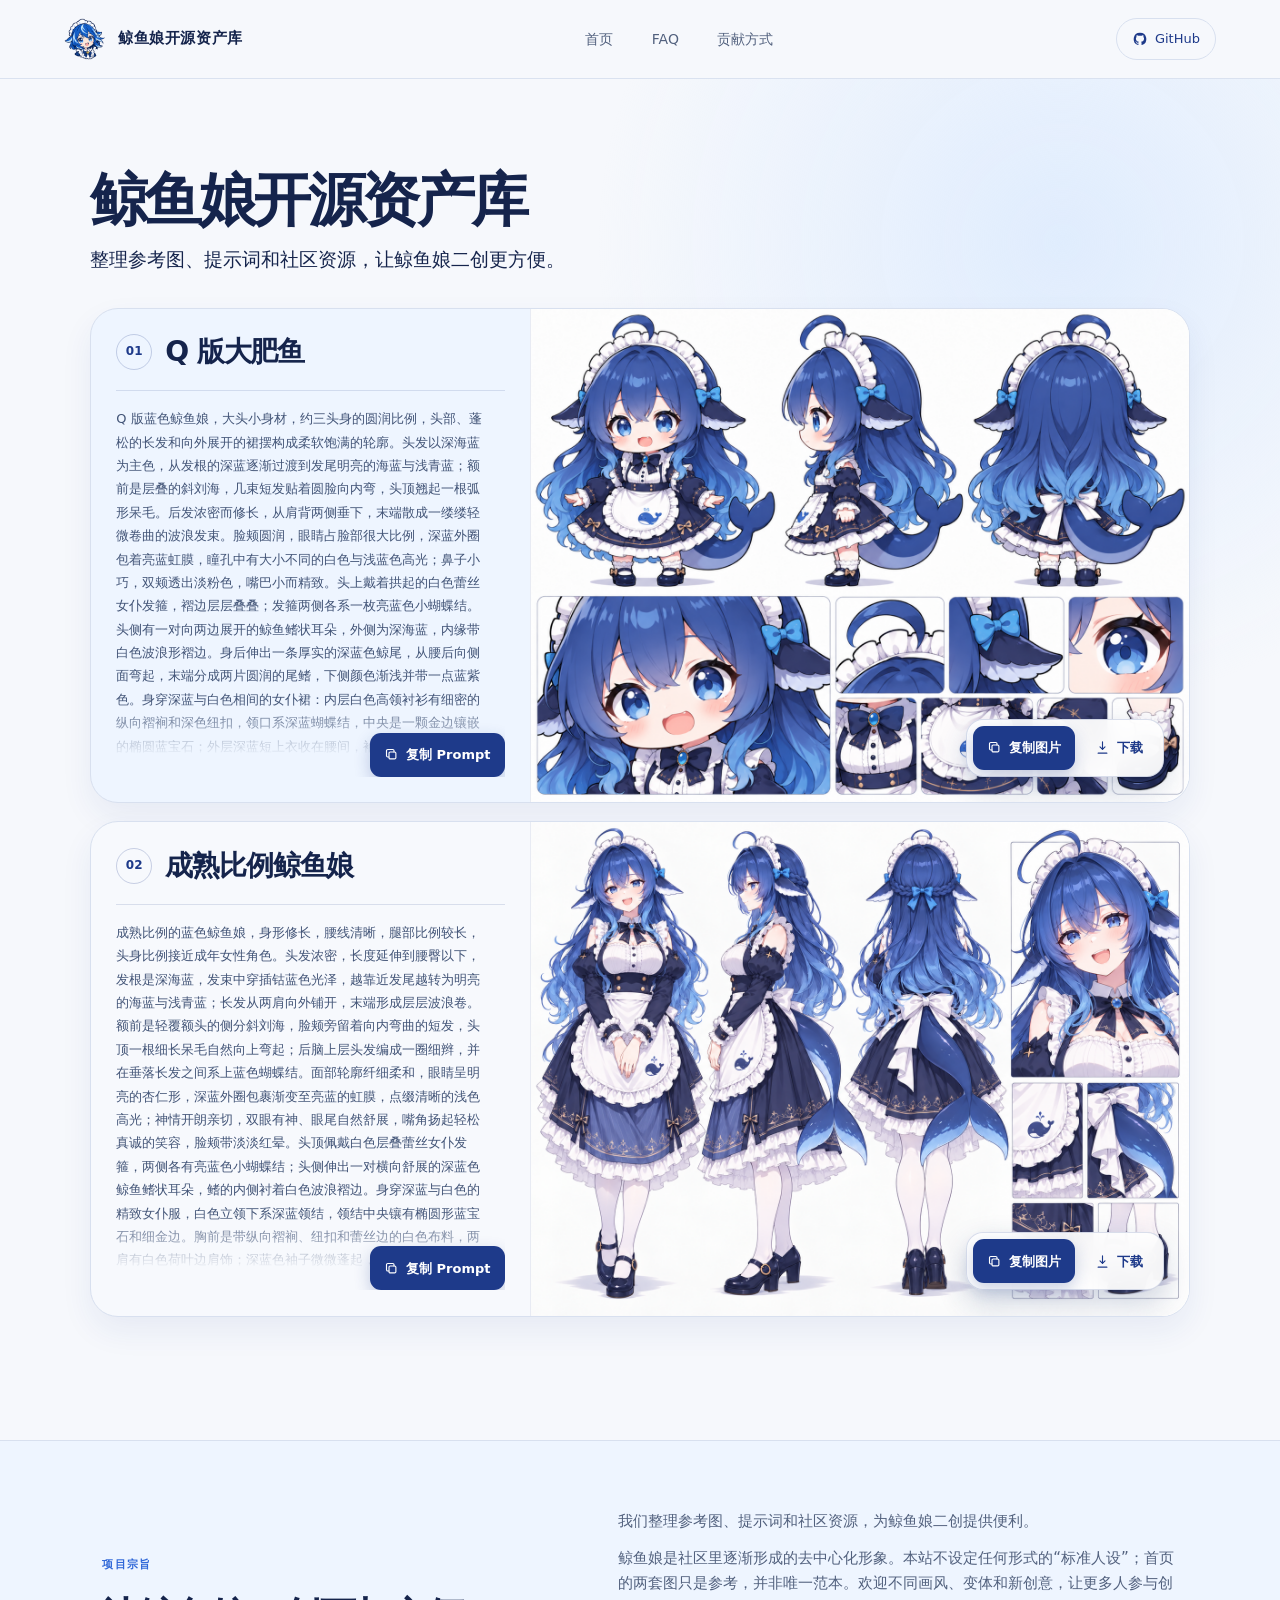
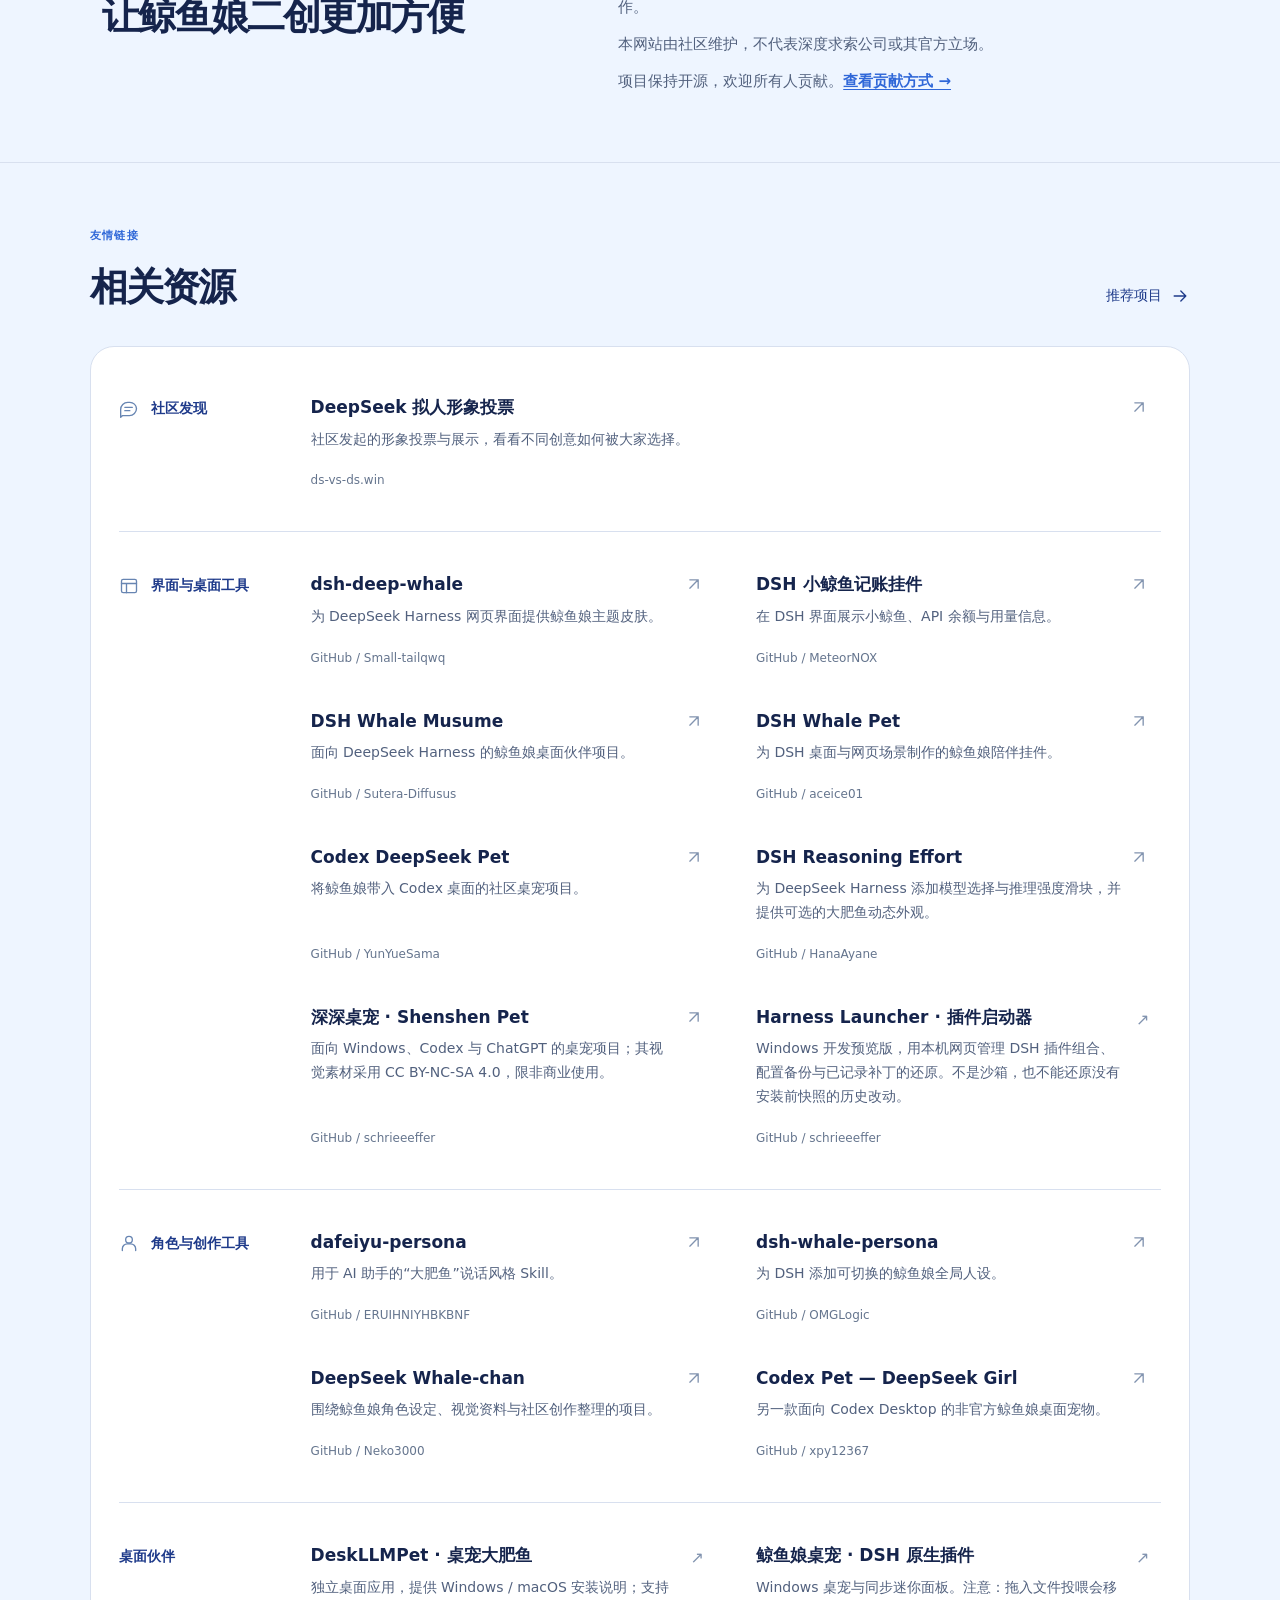
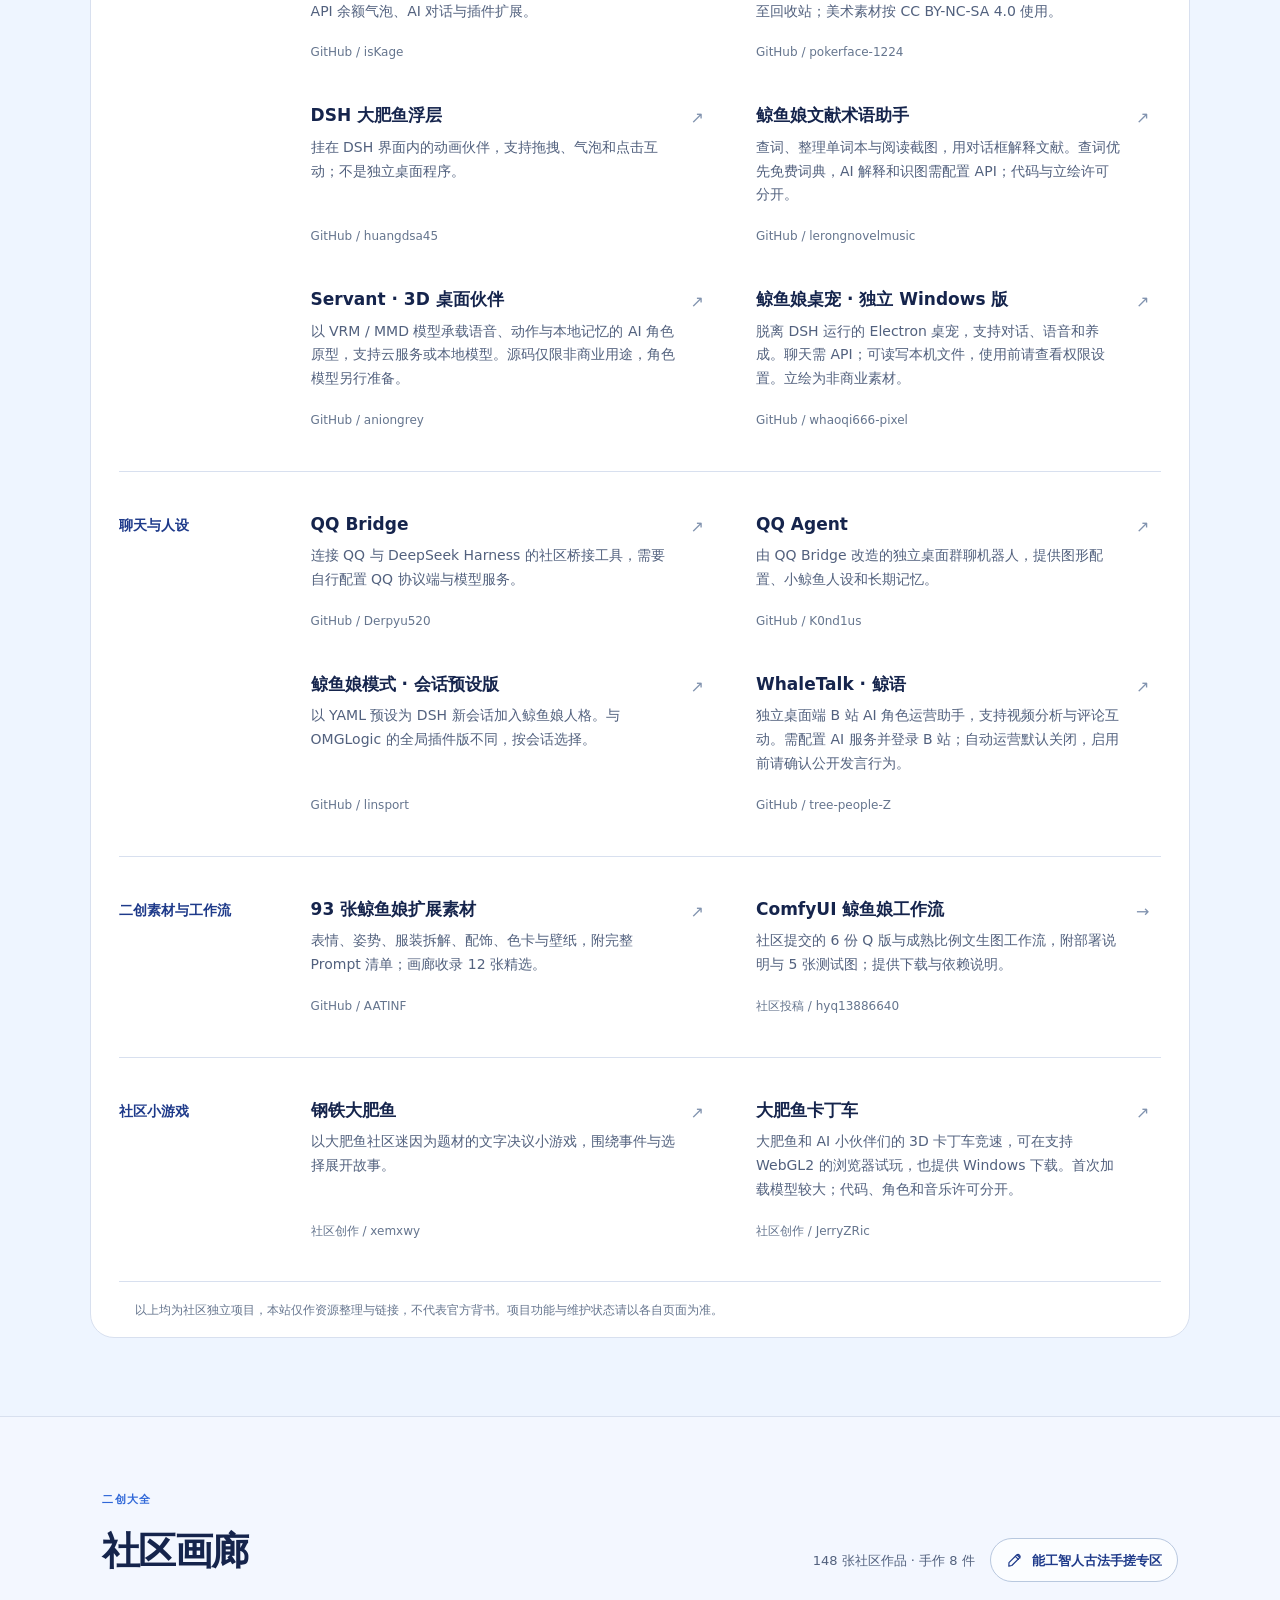
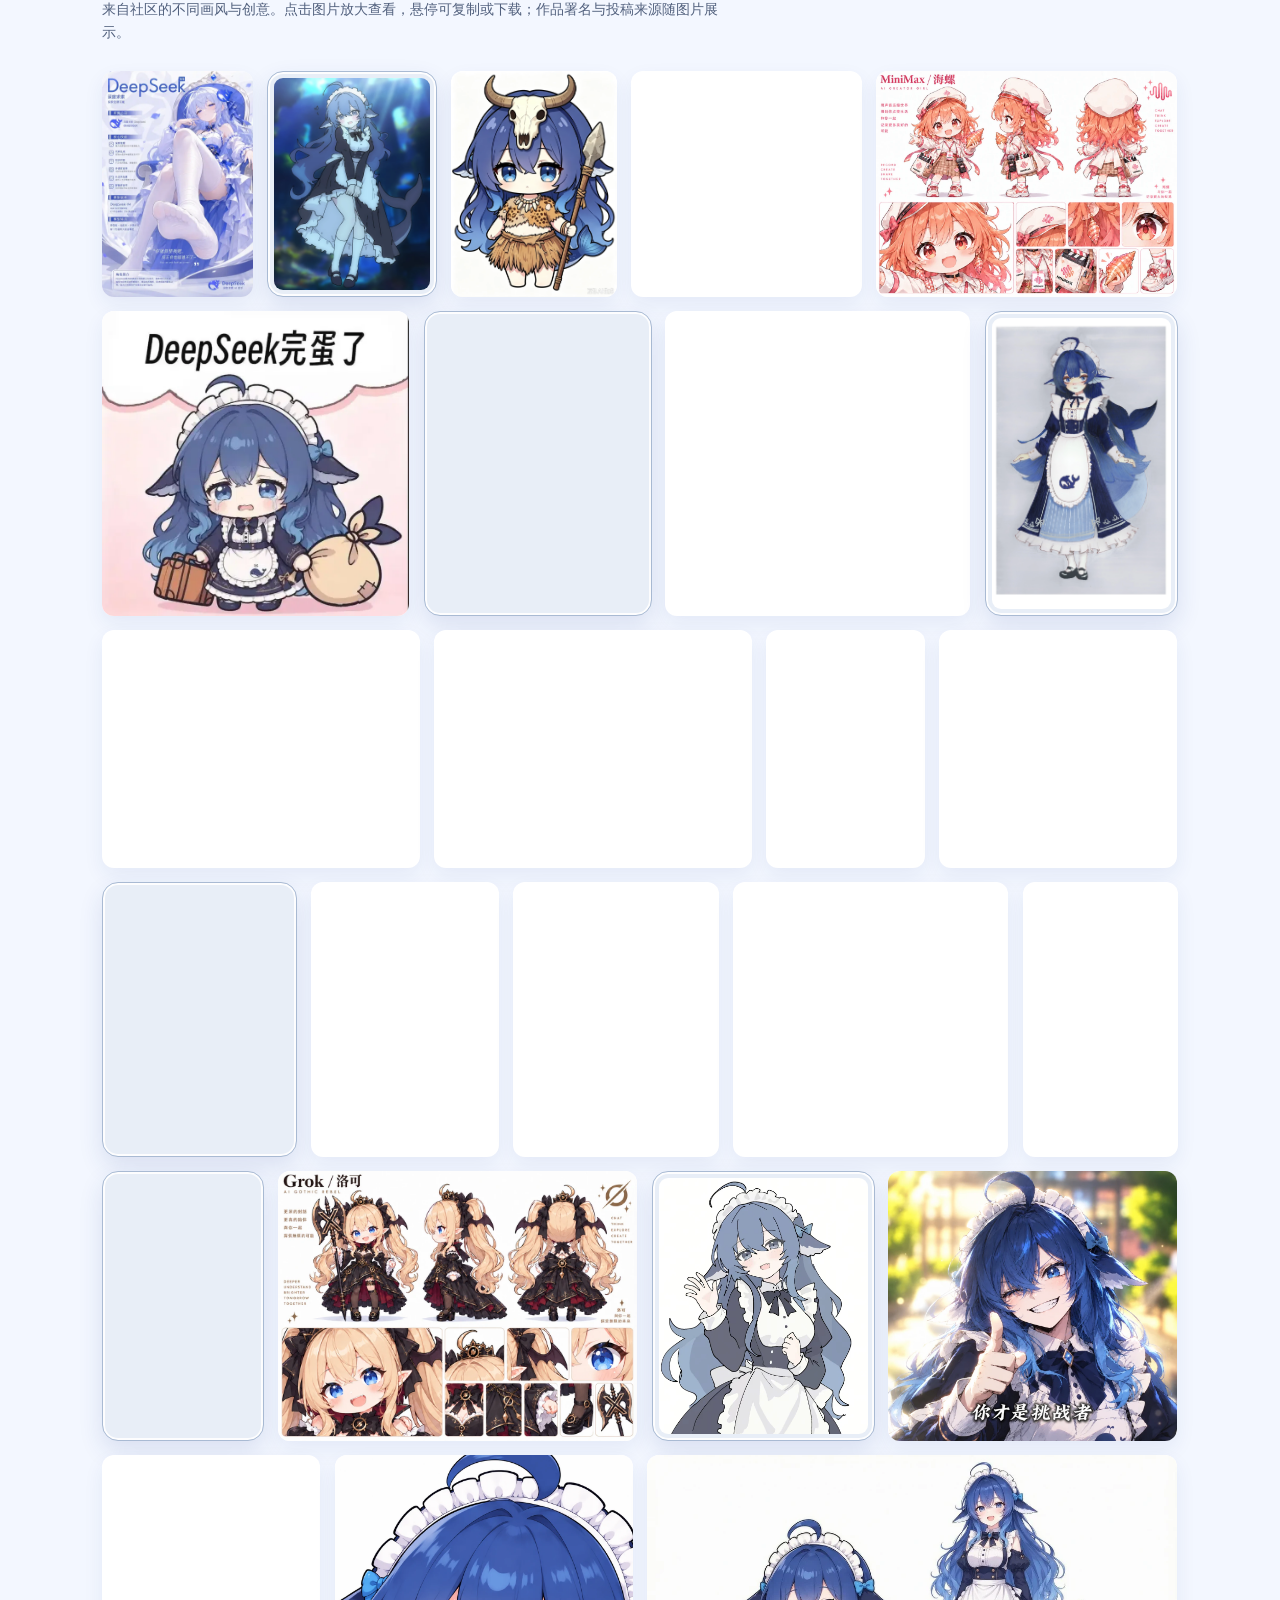
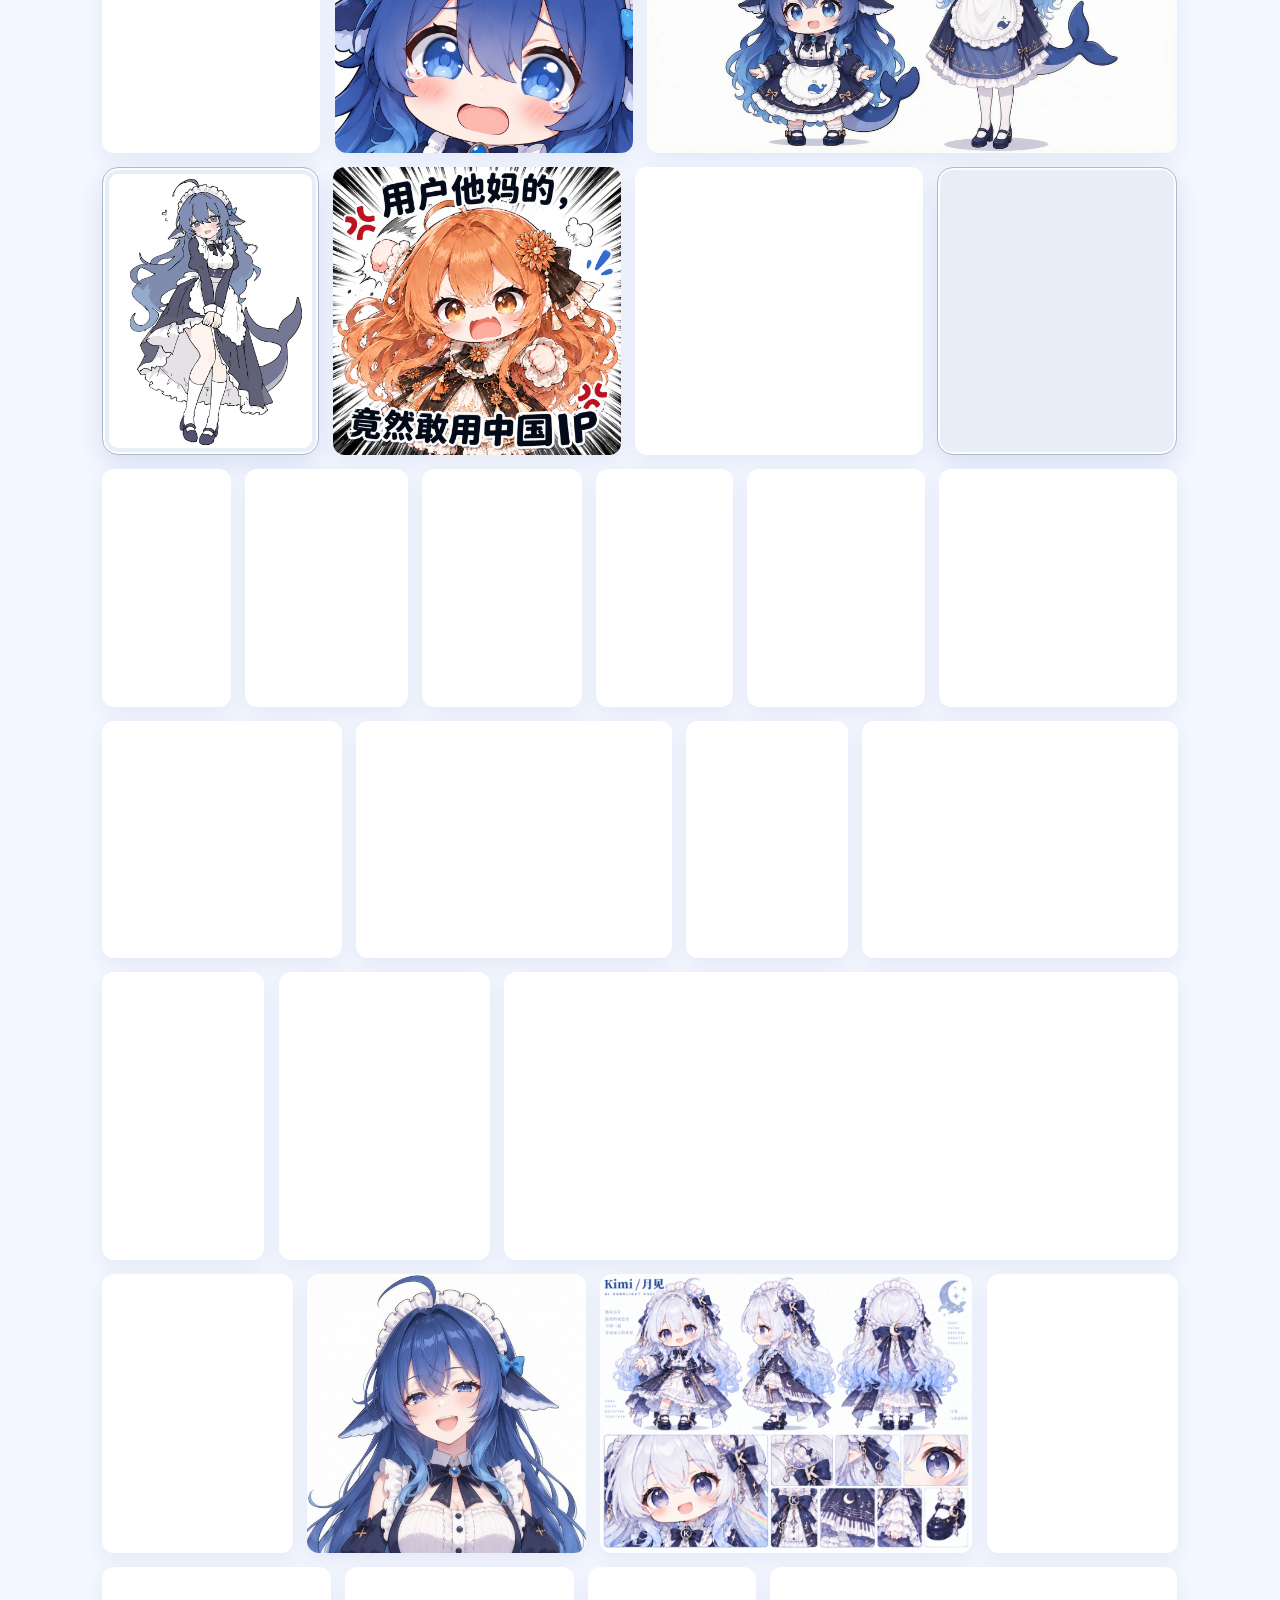
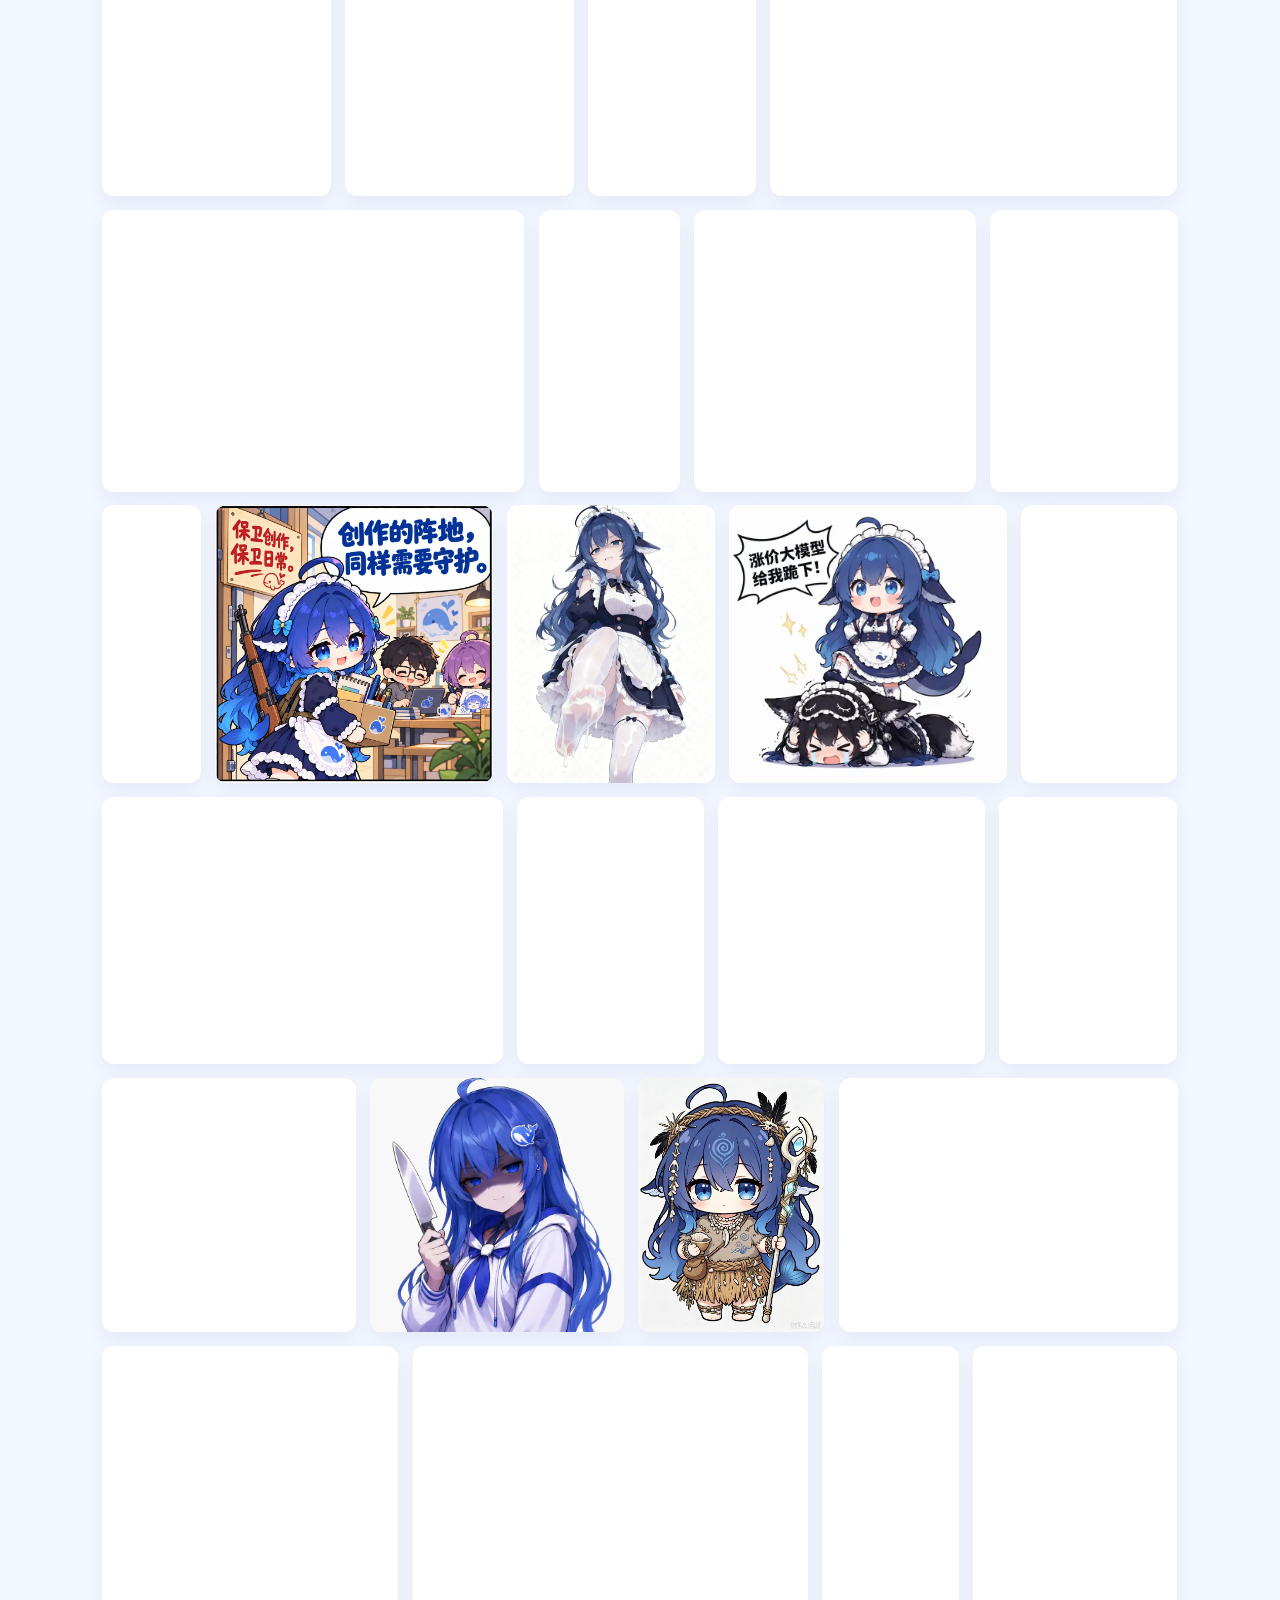
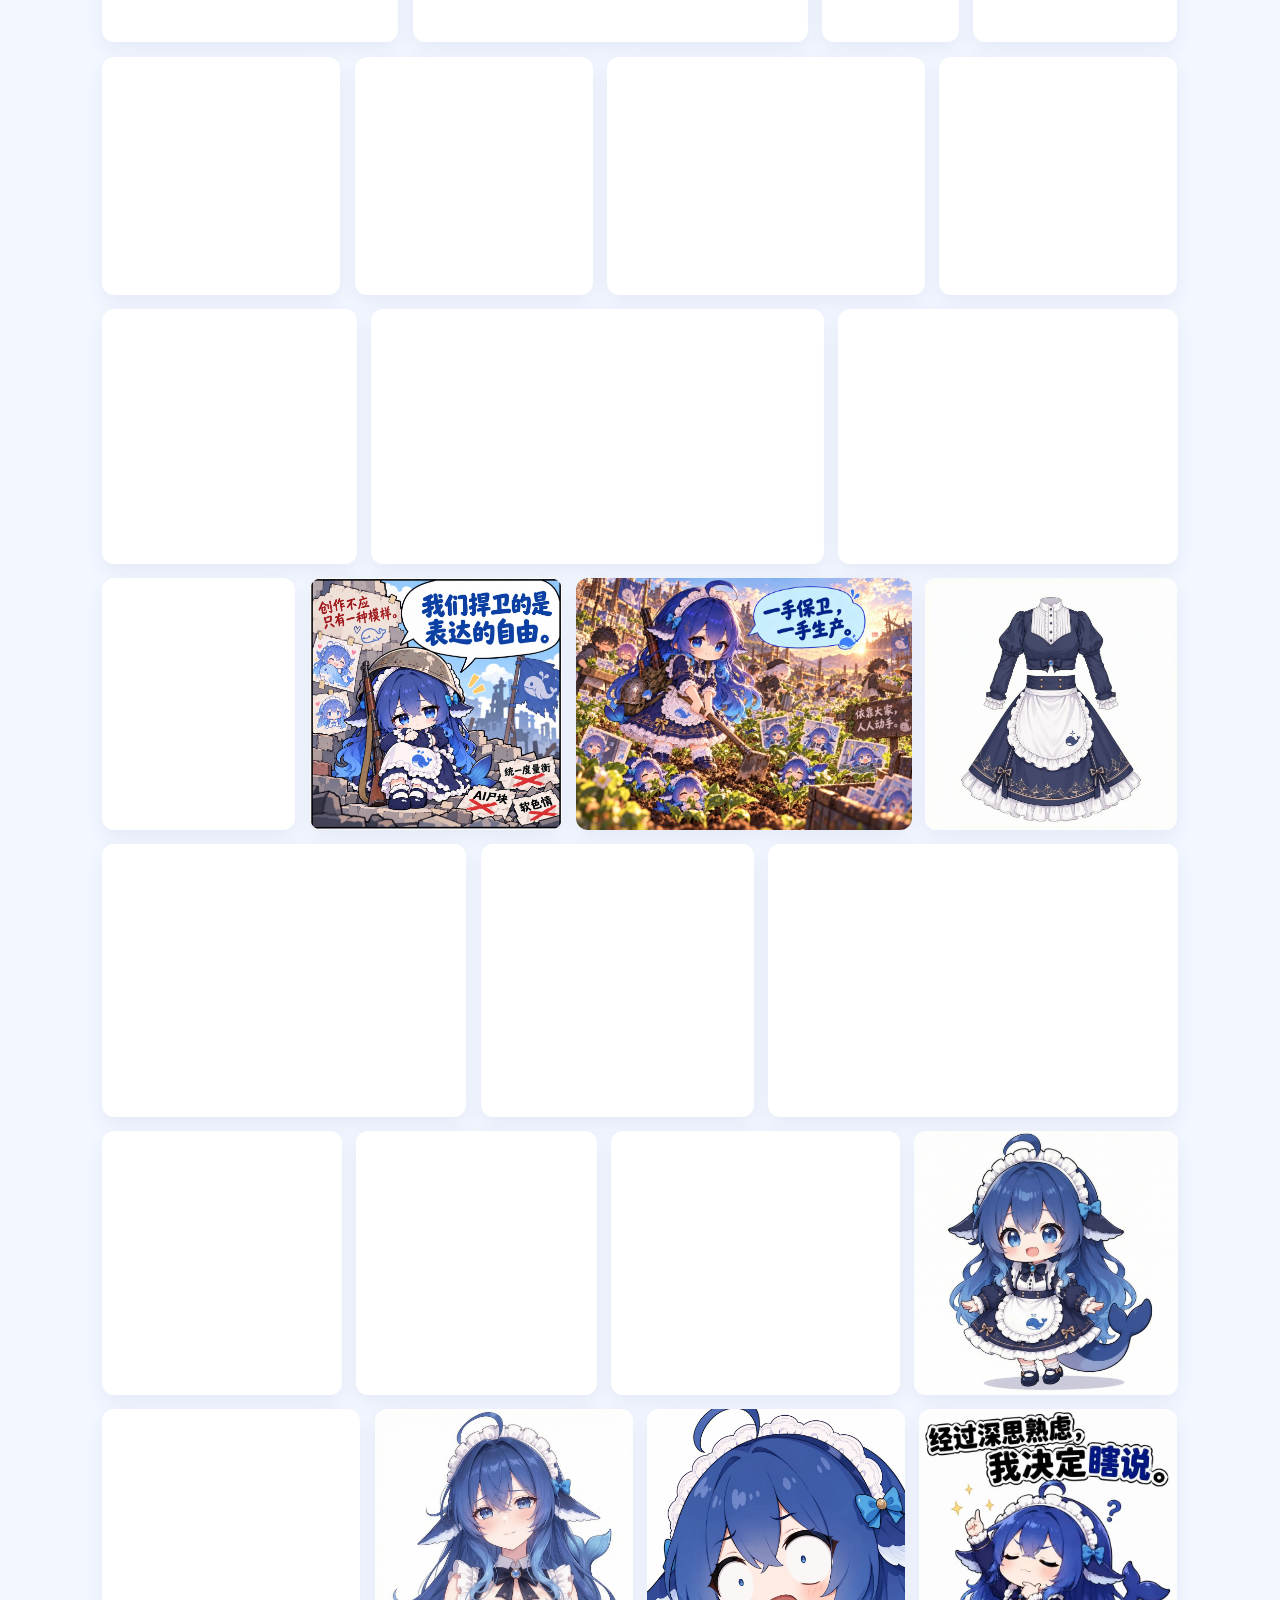
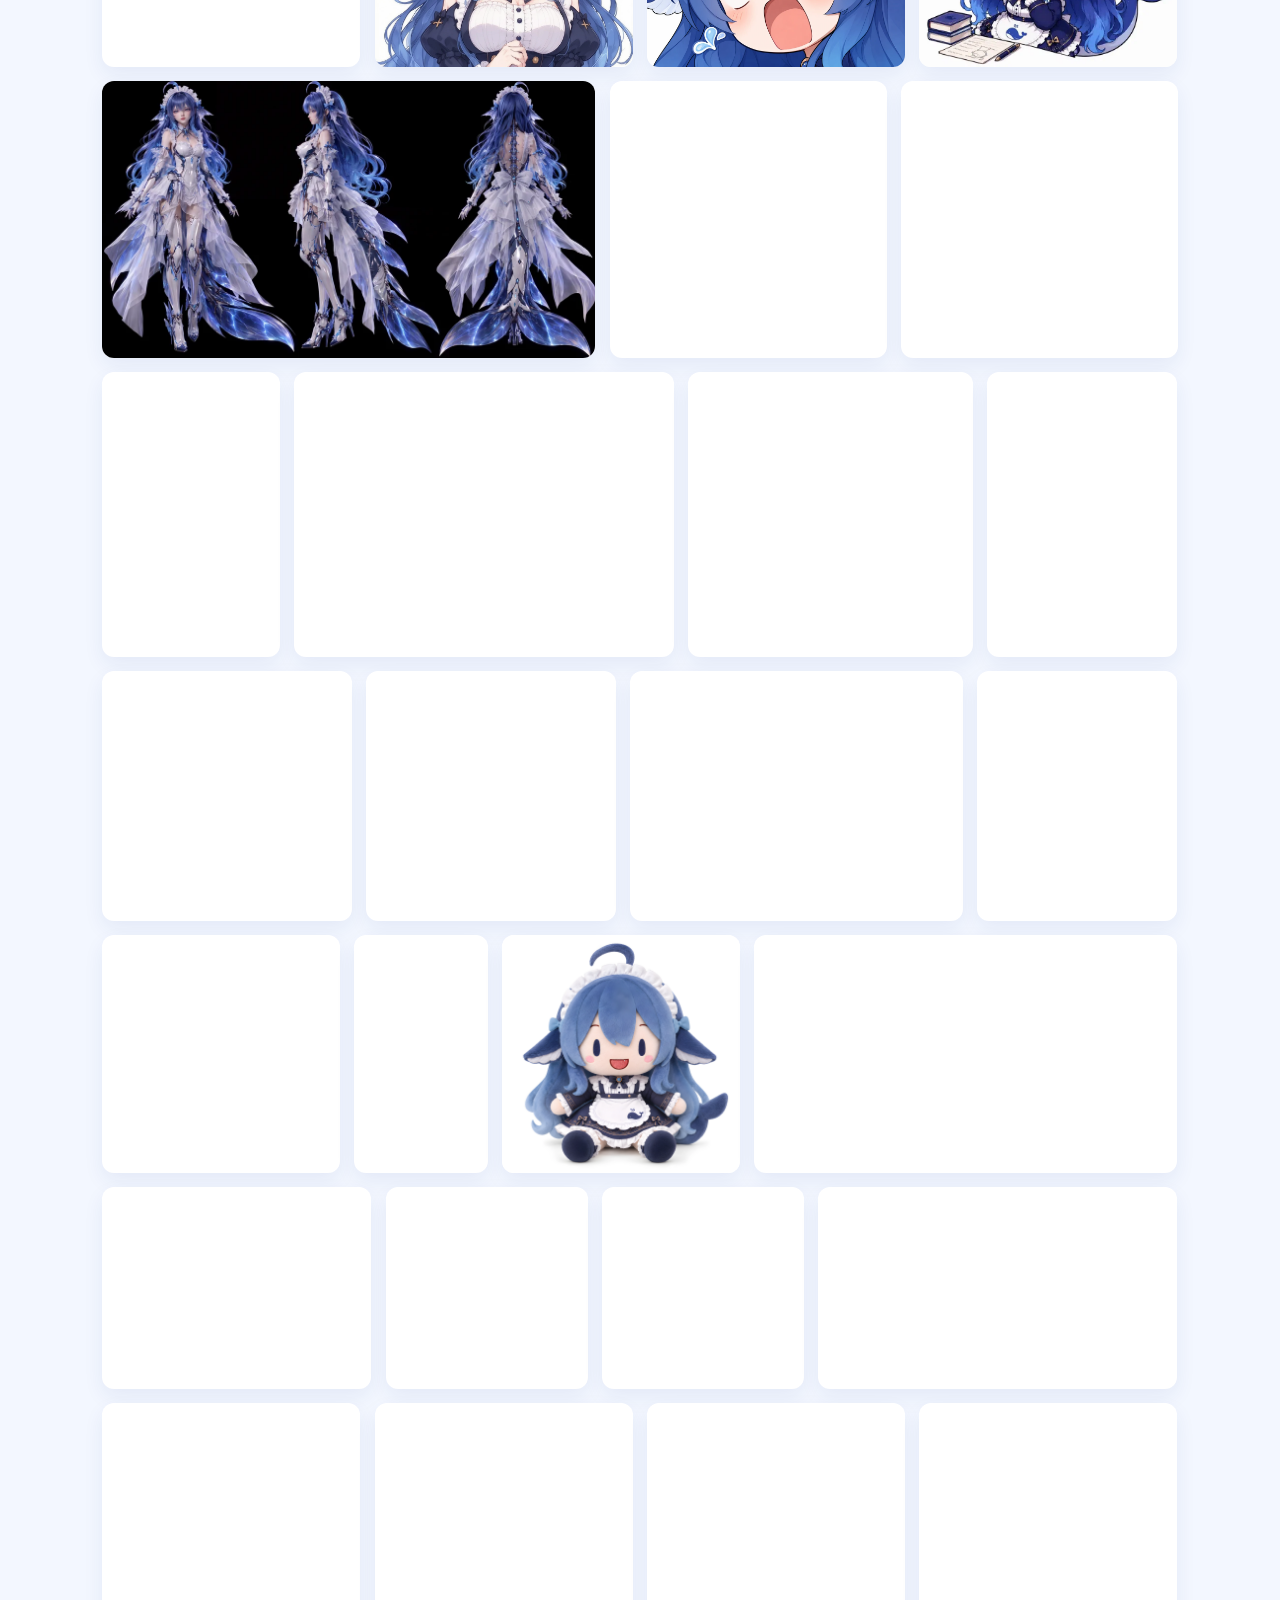
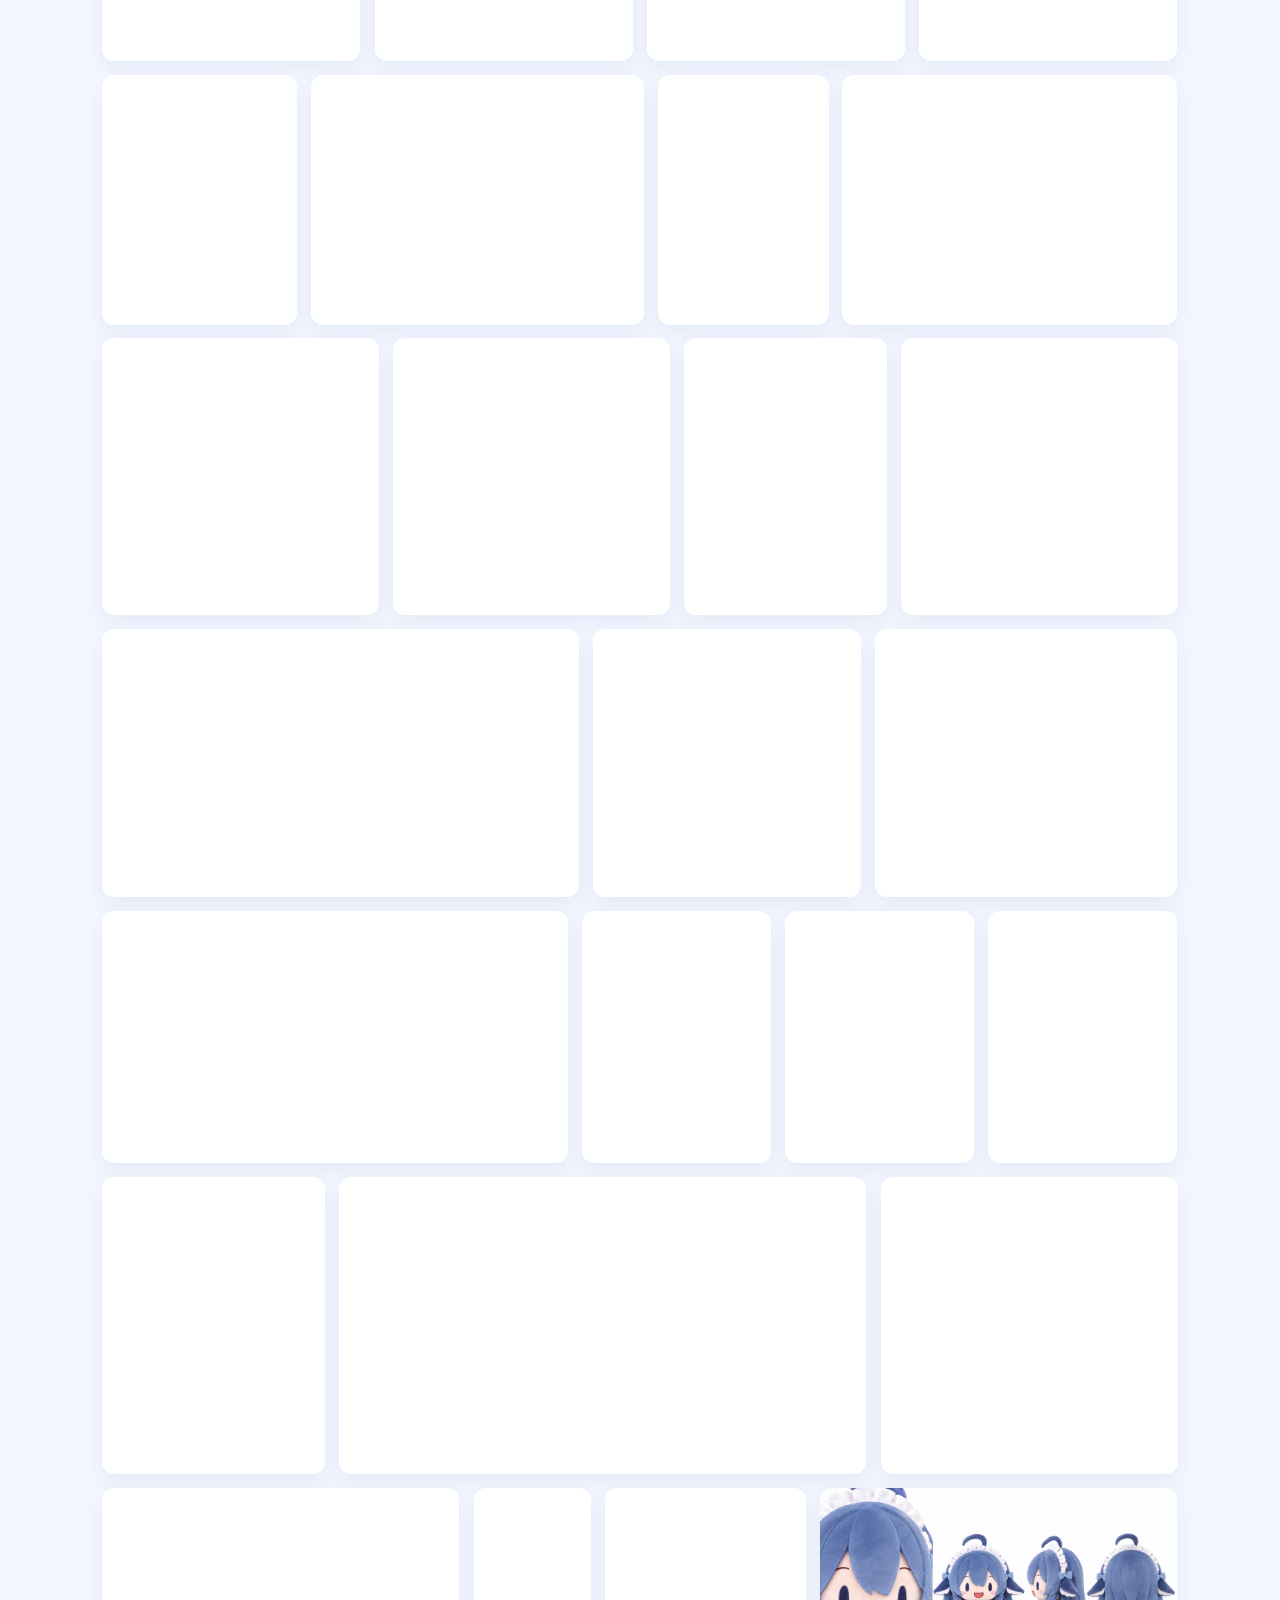
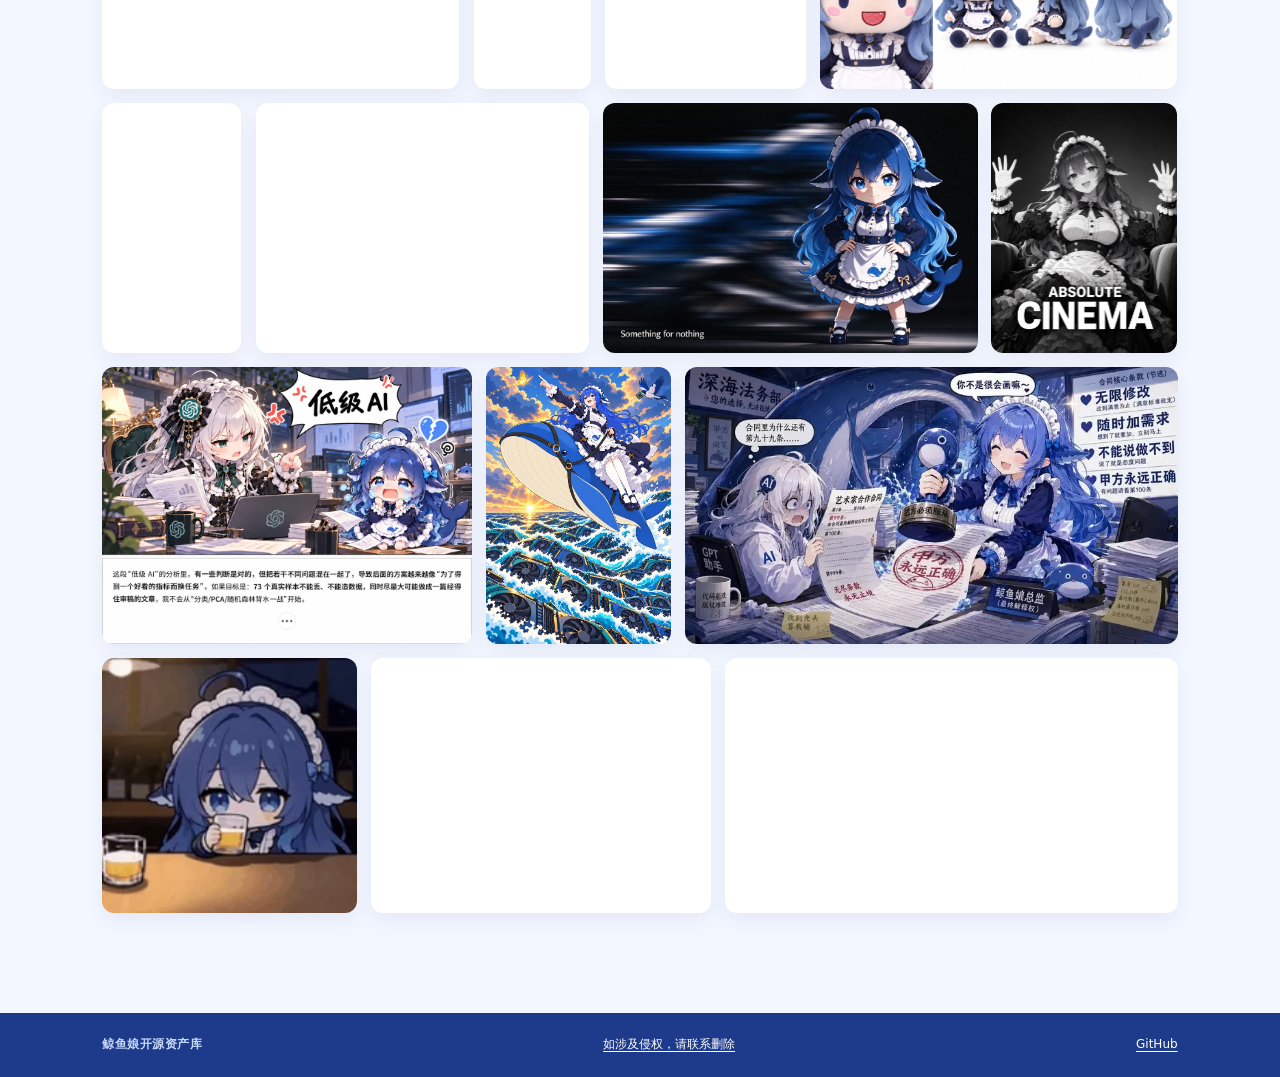
==== commit 7749d8cd: "feat: 新增首页章节侧边导航 MVP" ====
--- a/site/index.html
+++ b/site/index.html
@@ -6,8 +6,8 @@
     <meta name="description" content="鲸鱼娘开源资产库：角色设定图、生成提示词和社区二创资源。" />
     <title>鲸鱼娘开源资产库</title>
     <link rel="icon" type="image/png" sizes="256x256" href="./assets/whale-girl-logo-dynamic.png" />
-    <link rel="stylesheet" href="./styles.css?v=community-20261024" />
-    <script src="./script.js?v=community-20261024" defer></script>
+    <link rel="stylesheet" href="./styles.css?v=chapter-nav-20261027" />
+    <script src="./script.js?v=chapter-nav-20261027" defer></script>
     <script src="./github-stars.js?v=4" defer></script>
   </head>
   <body>
@@ -32,6 +32,16 @@
         </nav>
         <a class="nav-cta" href="https://github.com/TreapGoGo/deepseek-whale-girl" target="_blank" rel="noreferrer"><svg viewBox="0 0 24 24" aria-hidden="true"><path d="M12 2.5a9.5 9.5 0 0 0-3 18.51c.48.09.66-.21.66-.46v-1.68c-2.69.59-3.26-1.14-3.26-1.14-.44-1.12-1.08-1.42-1.08-1.42-.88-.6.07-.59.07-.59.97.07 1.49.99 1.49.99.86 1.48 2.25 1.05 2.8.8.09-.62.34-1.05.61-1.29-2.15-.24-4.42-1.08-4.42-4.8 0-1.06.38-1.92 1-2.59-.1-.24-.43-1.23.1-2.56 0 0 .81-.26 2.62.99a9.2 9.2 0 0 1 4.77 0c1.81-1.25 2.62-.99 2.62-.99.53 1.33.2 2.32.1 2.56.62.67 1 1.53 1 2.59 0 3.73-2.27 4.56-4.43 4.8.35.3.66.87.66 1.75v2.59c0 .25.17.55.67.46A9.5 9.5 0 0 0 12 2.5Z" /></svg><span>GitHub</span><span class="github-star-count" data-github-star-count hidden aria-label="GitHub Star 数"><svg viewBox="0 0 24 24" aria-hidden="true"><path d="m12 2.8 2.78 5.64 6.22.9-4.5 4.39 1.06 6.2L12 17l-5.56 2.93 1.06-6.2L3 9.34l6.22-.9L12 2.8Z" /></svg><span data-star-count-value></span></span></a>
       </header>
+
+      <nav class="chapter-nav" aria-label="本页章节">
+        <button class="chapter-nav-toggle" type="button" aria-expanded="true" aria-controls="chapter-nav-links" aria-label="收起章节导航" hidden><svg viewBox="0 0 24 24" aria-hidden="true"><path d="m14 6-6 6 6 6" /></svg><span>收起</span></button>
+        <div class="chapter-nav-links" id="chapter-nav-links">
+          <a href="#prompts"><span>提示词与<br>参考图</span></a>
+          <a href="#purpose">项目宗旨</a>
+          <a href="#links">友情链接</a>
+          <a href="#gallery">二创大全</a>
+        </div>
+      </nav>
 
       <main id="top">
         <section class="hero" id="characters" aria-labelledby="hero-title">
--- a/site/styles.css
+++ b/site/styles.css
@@ -22,6 +22,21 @@
 img { display: block; max-width: 100%; }
 
 .site-shell { max-width: 1440px; margin: 0 auto; overflow: clip; background: var(--paper); }
+.chapter-nav { display: none; }
+@media (min-width: 1440px) and (min-height: 500px) {
+  .chapter-nav { position: fixed; top: max(108px, calc(50vh - 140px)); left: max(16px, calc((100vw - 1440px) / 2 - 132px)); z-index: 5; display: grid; gap: 4px; width: 88px; max-height: calc(100dvh - 132px); overflow-y: auto; padding: 8px 0; border-radius: var(--radius-md); background: rgba(246, 248, 252, .92); backdrop-filter: blur(16px); font-size: 13px; line-height: 1.6; }
+  .chapter-nav-links { display: grid; gap: 4px; }
+  .chapter-nav-toggle { display: flex; align-items: center; gap: 6px; min-height: 44px; margin-bottom: 4px; padding: 8px 6px; border: 0; color: var(--ink-soft); background: transparent; text-align: left; cursor: pointer; }
+  .chapter-nav-toggle svg { width: 16px; height: 16px; flex: none; fill: none; stroke: currentColor; stroke-width: 1.8; stroke-linecap: round; stroke-linejoin: round; transition: transform .16s ease; }
+  .chapter-nav-toggle[aria-expanded="false"] svg { transform: rotate(180deg); }
+  .chapter-nav-toggle[hidden], .chapter-nav-links[hidden] { display: none; }
+  .chapter-nav-toggle:hover { color: var(--blue-deep); background: var(--blue-pale); }
+  .chapter-nav-toggle:focus-visible { outline: 2px solid var(--blue); outline-offset: -2px; }
+  .chapter-nav a { display: flex; align-items: center; min-height: 44px; padding: 8px 6px; border-radius: 8px; color: var(--ink); cursor: pointer; }
+  .chapter-nav a:hover { color: var(--blue-deep); background: var(--blue-pale); }
+  .chapter-nav a[aria-current="location"] { color: var(--blue-deep); background: var(--blue-pale); font-weight: 750; }
+  .chapter-nav a:focus-visible { outline: 2px solid var(--blue); outline-offset: -2px; }
+}
 .topbar { min-height: 76px; padding: 18px clamp(22px, 5vw, 76px); display: flex; align-items: center; justify-content: space-between; gap: 28px; border-bottom: 1px solid rgba(216, 224, 239, .9); background: rgba(246, 248, 252, .92); position: sticky; top: 0; z-index: 10; backdrop-filter: blur(16px); }
 .brand { display: flex; align-items: center; gap: 12px; min-width: max-content; }
 .brand-mark { display: block; width: 42px; height: 42px; flex: none; }
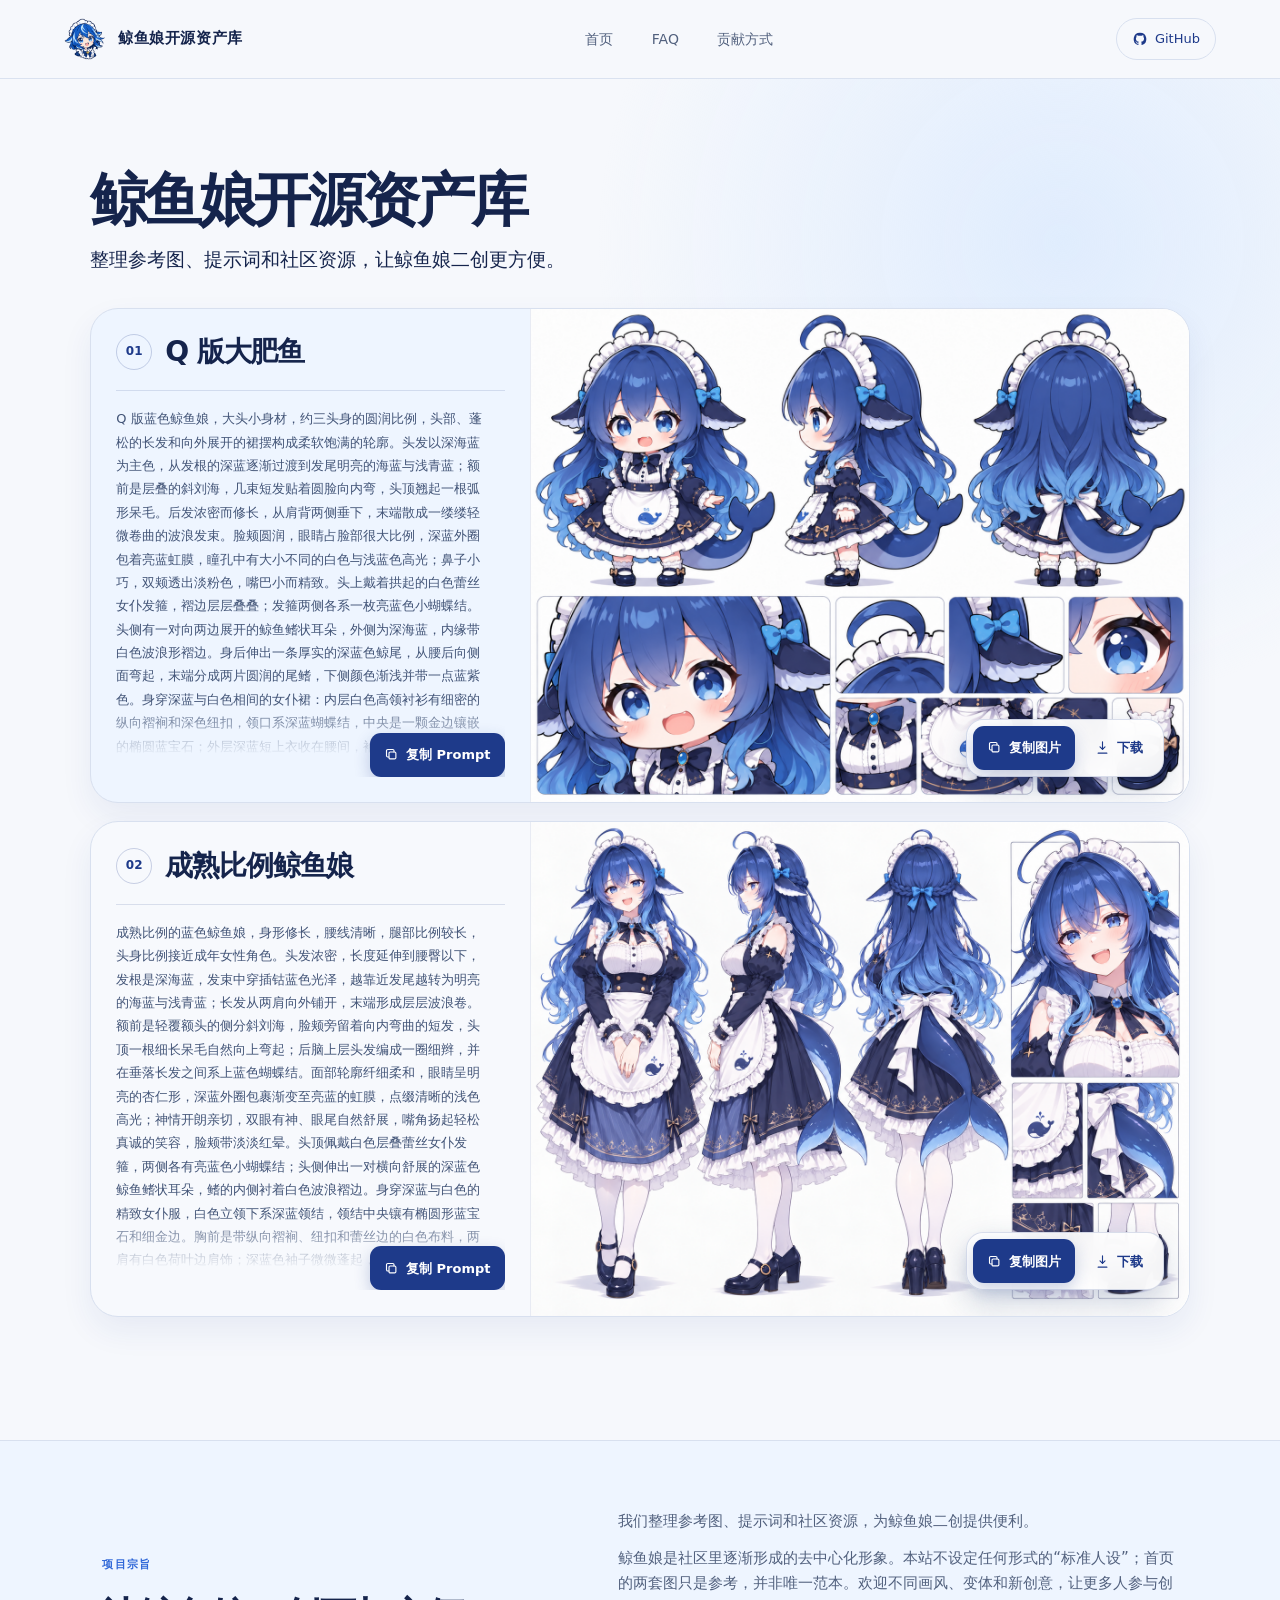
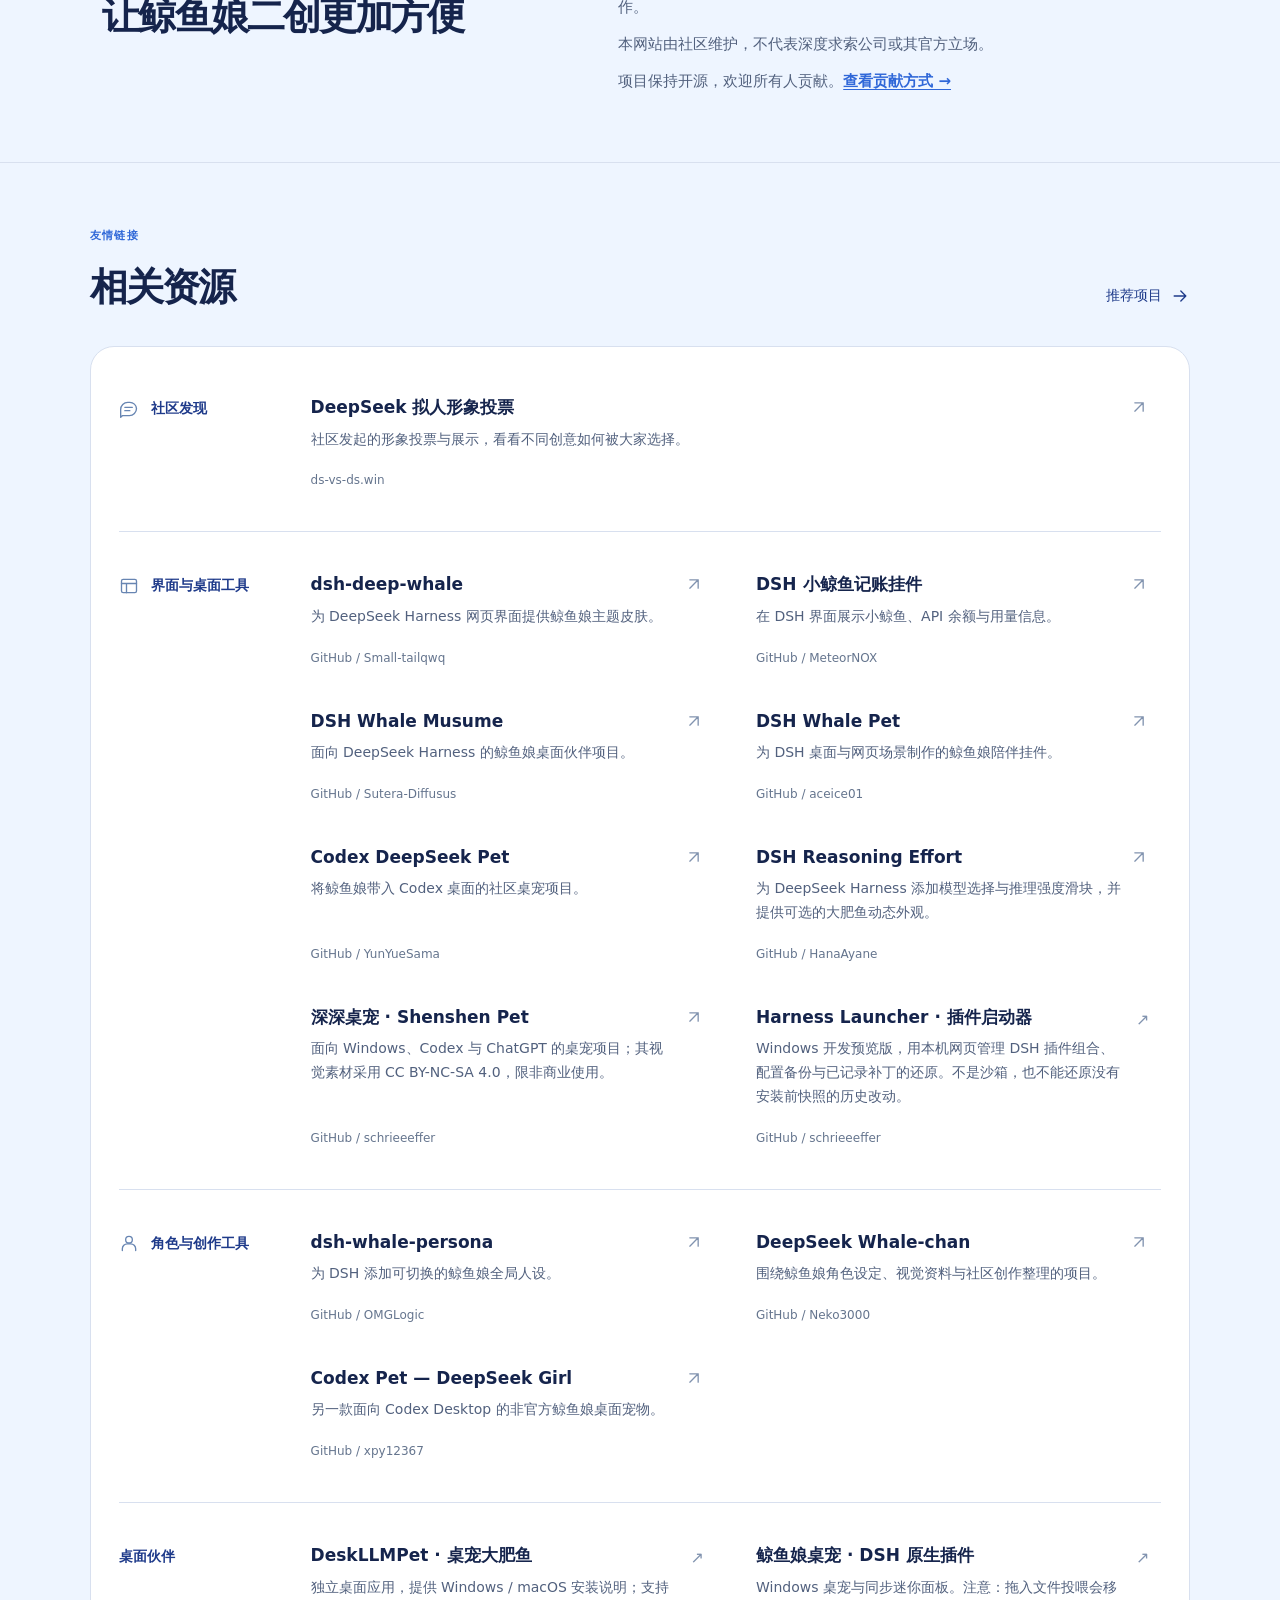
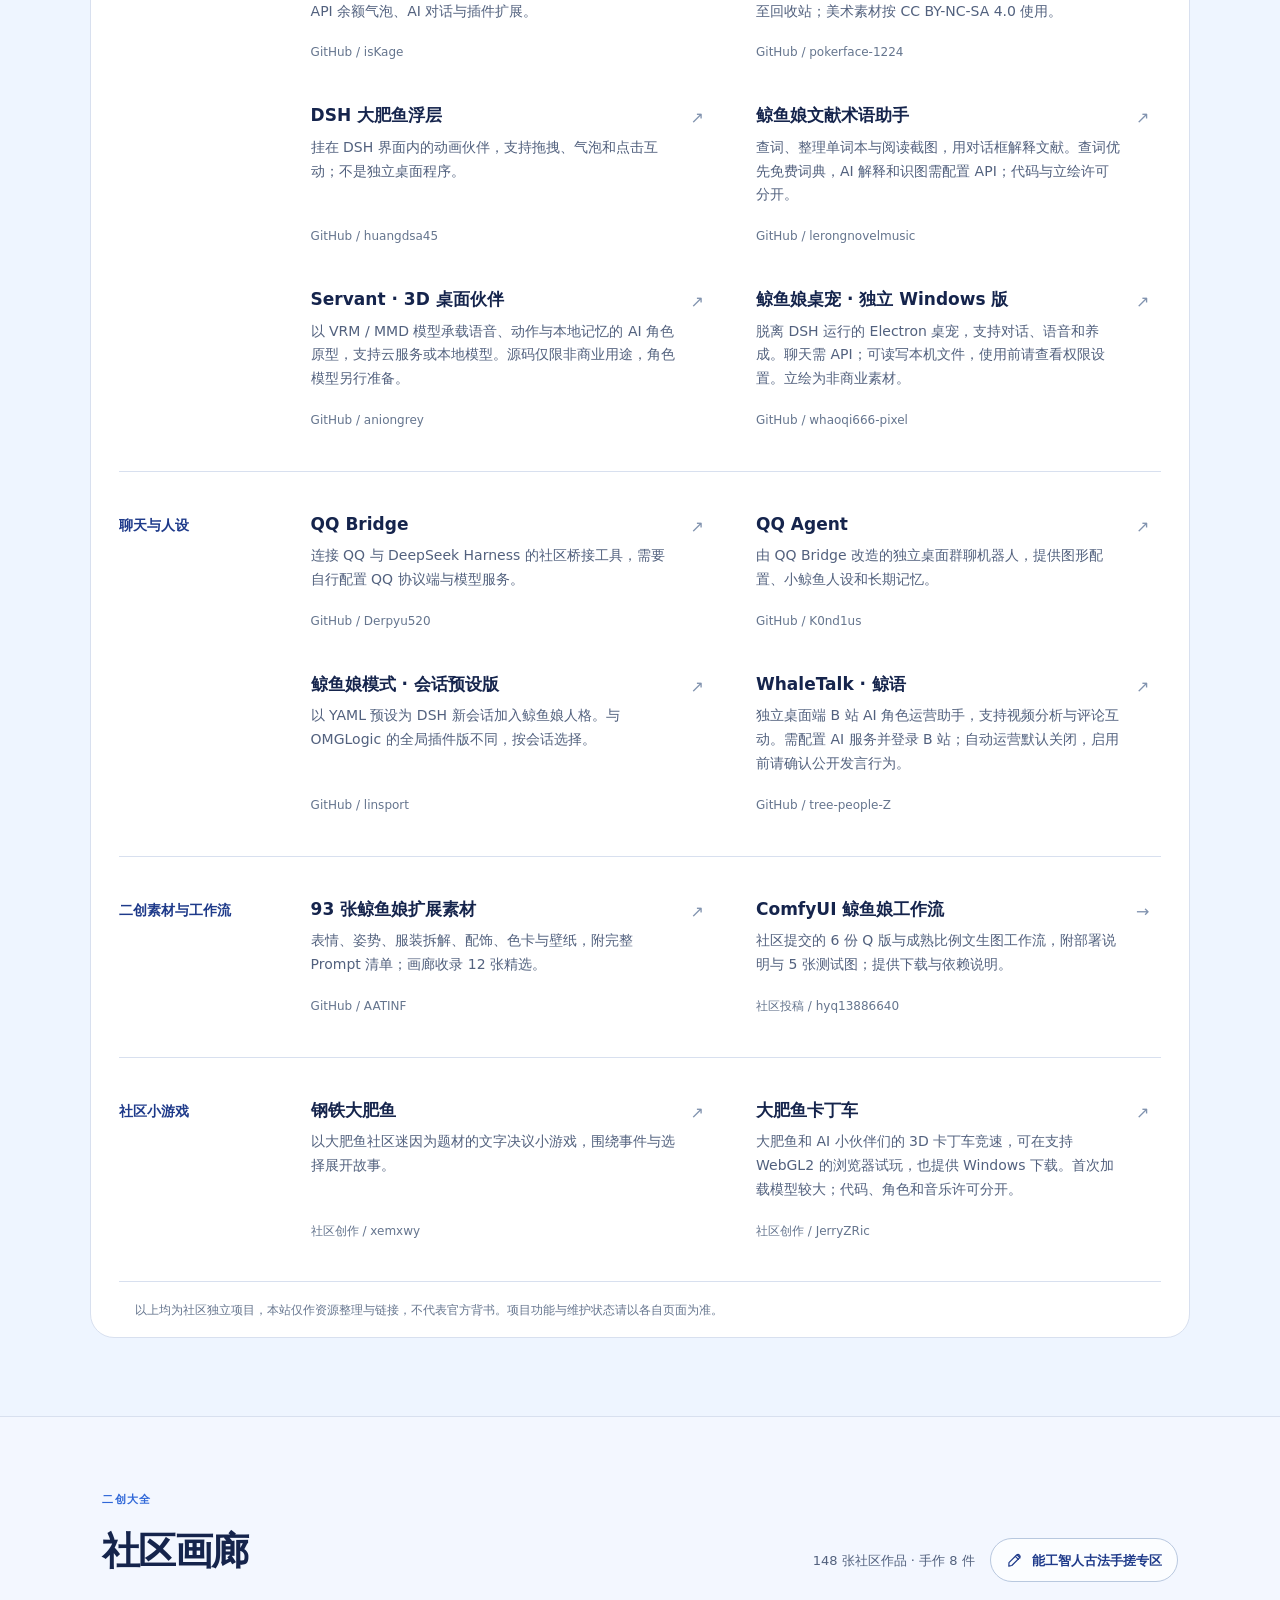
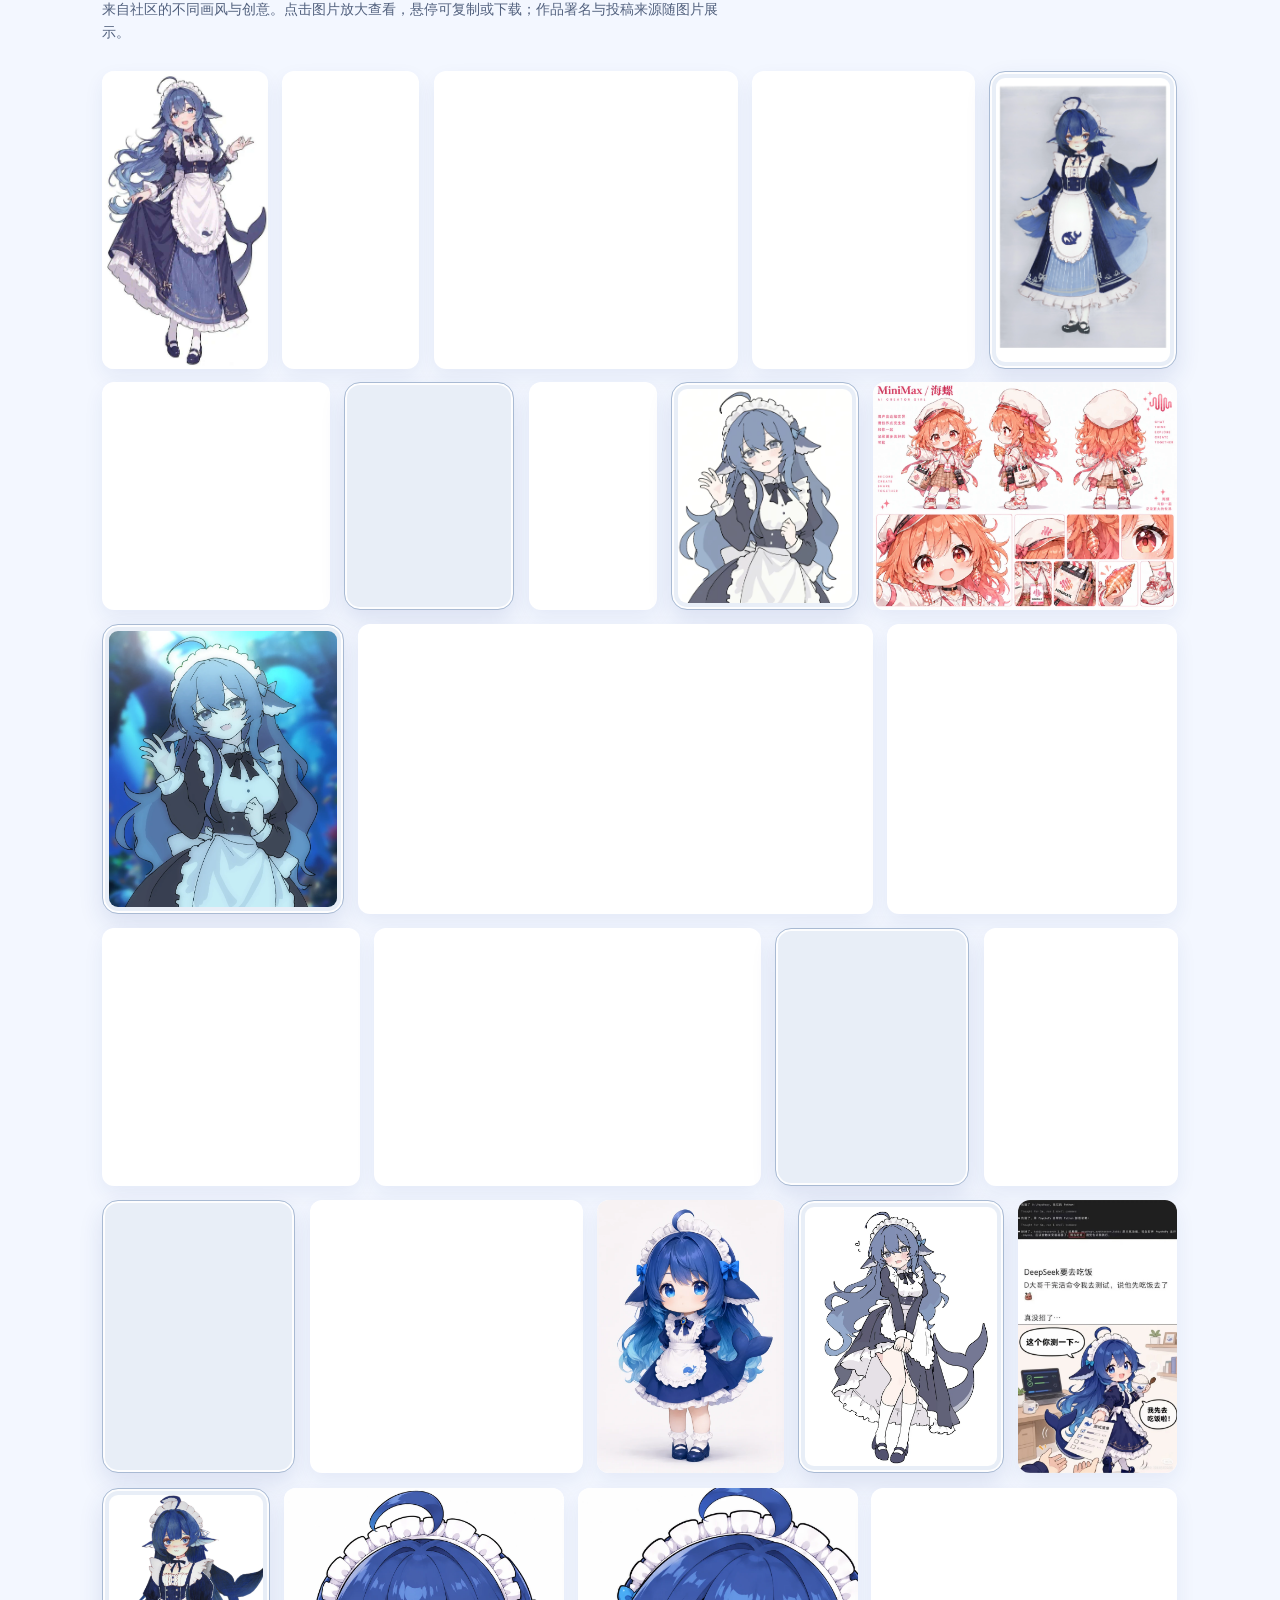
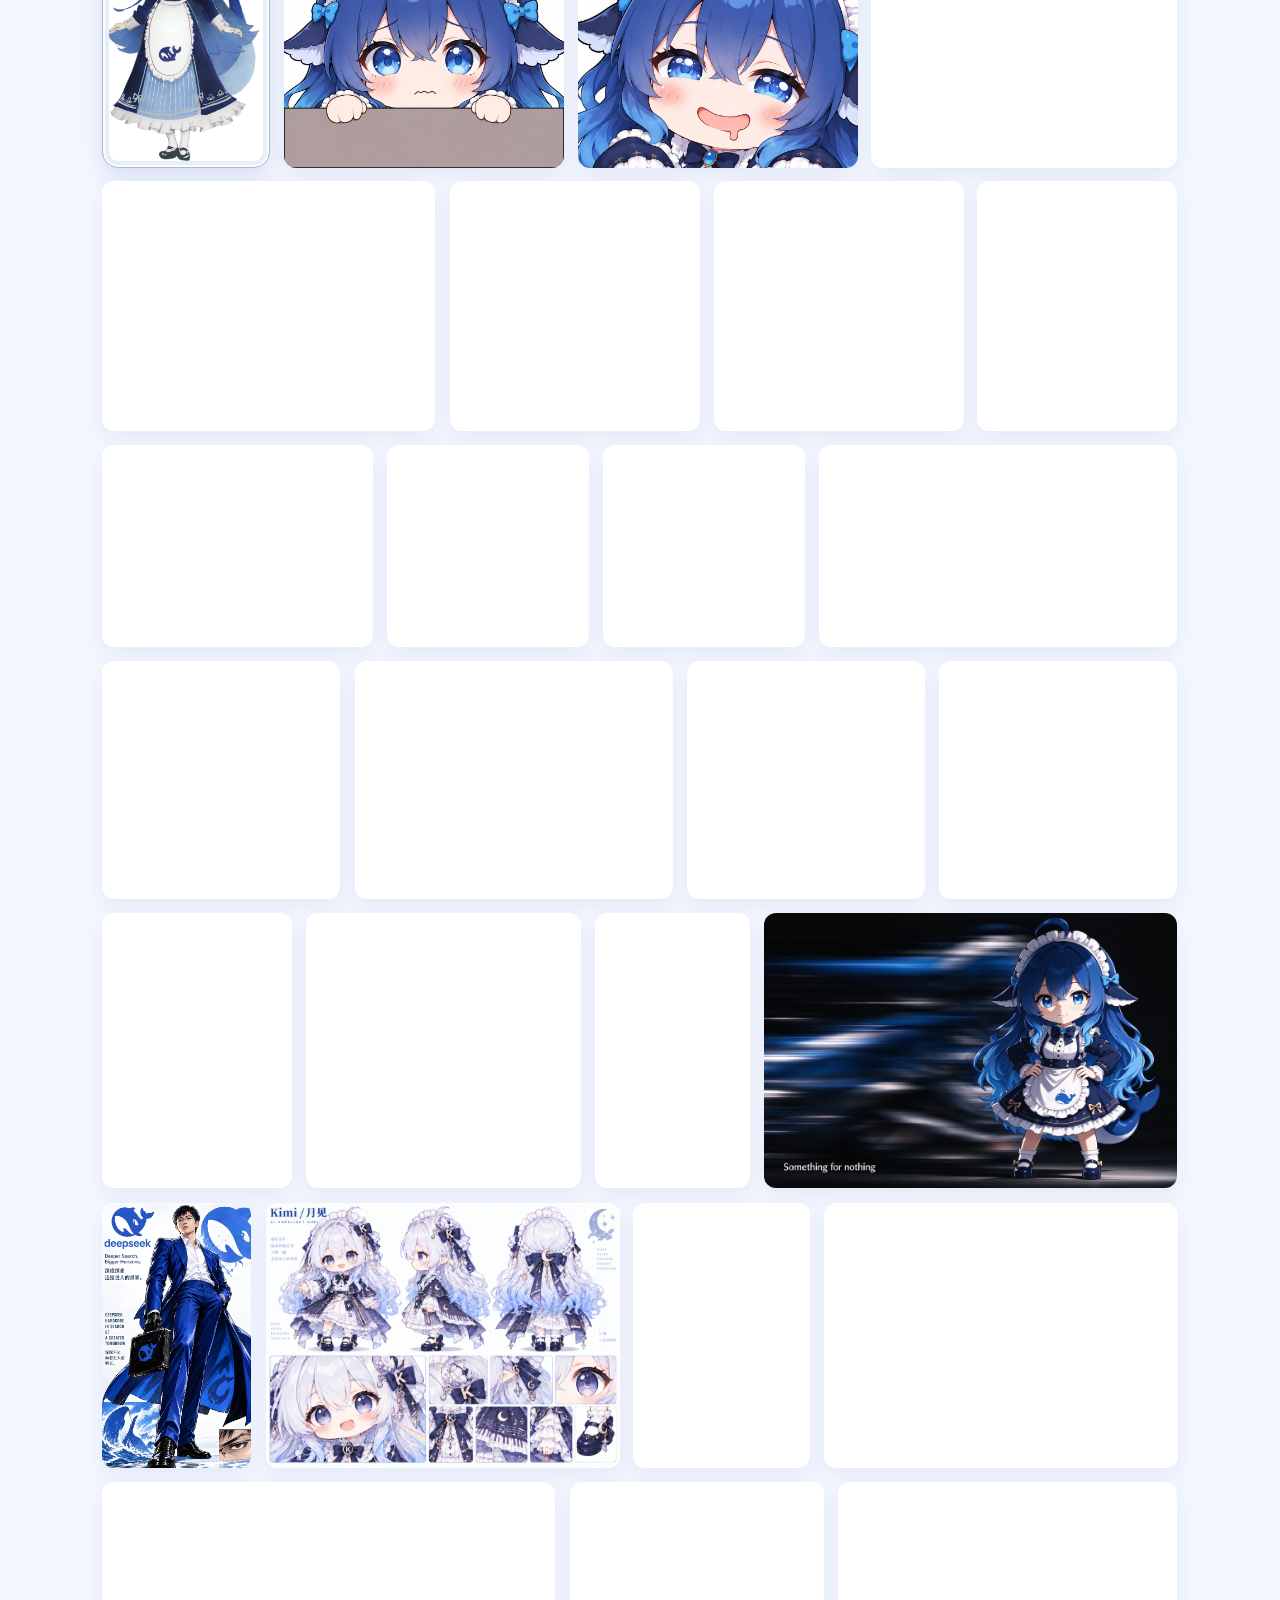
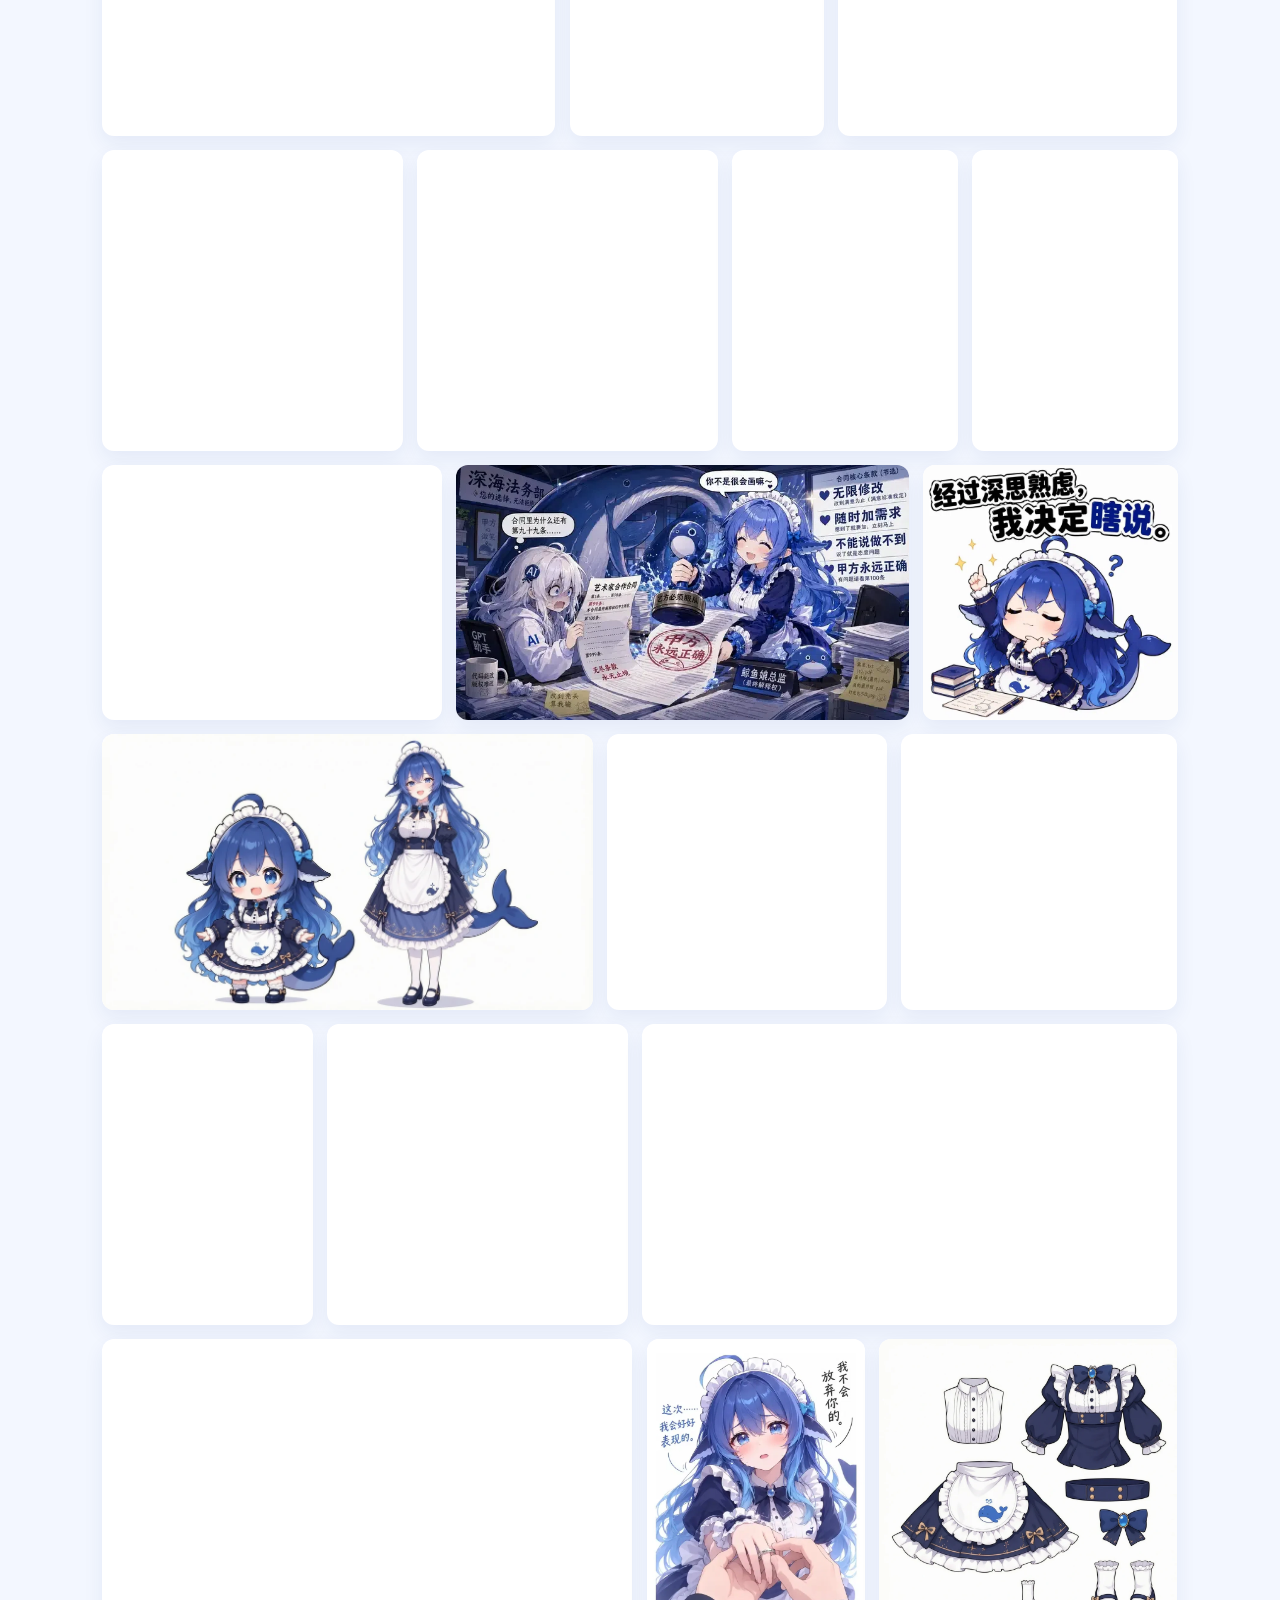
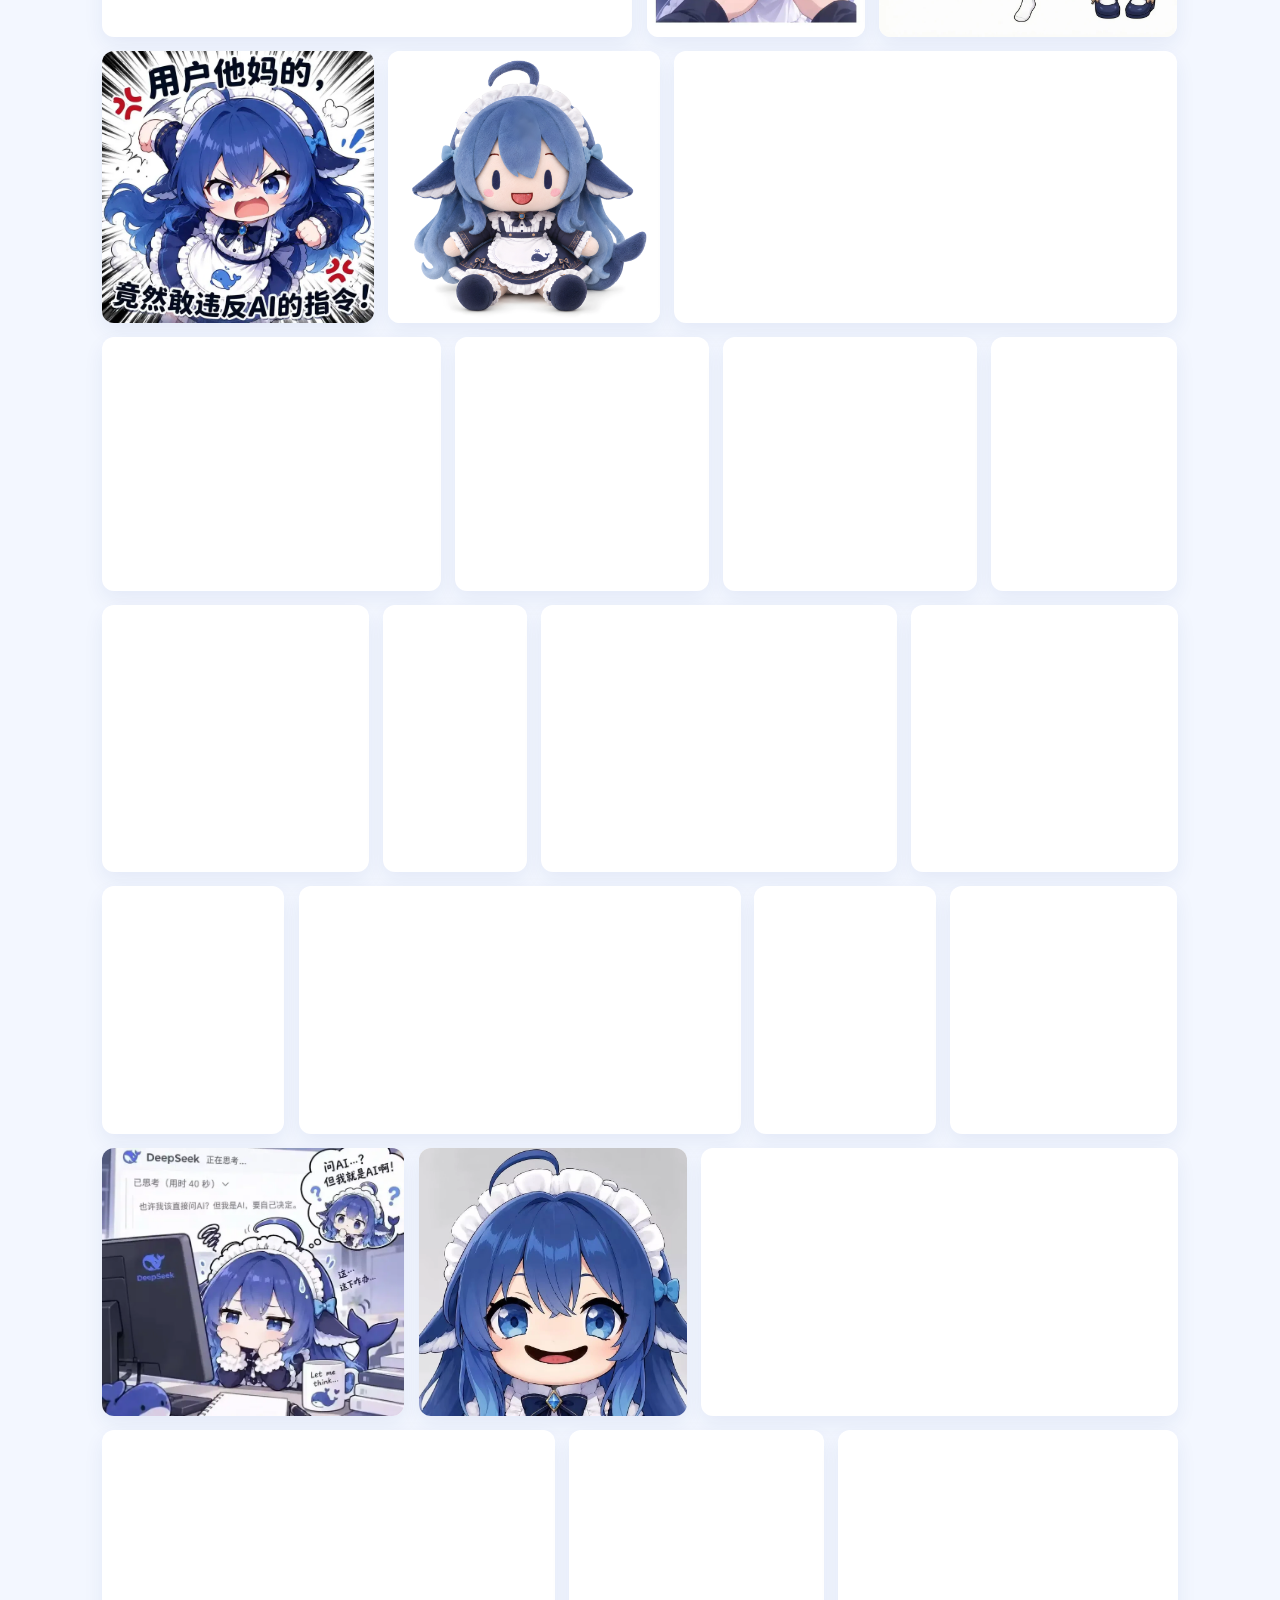
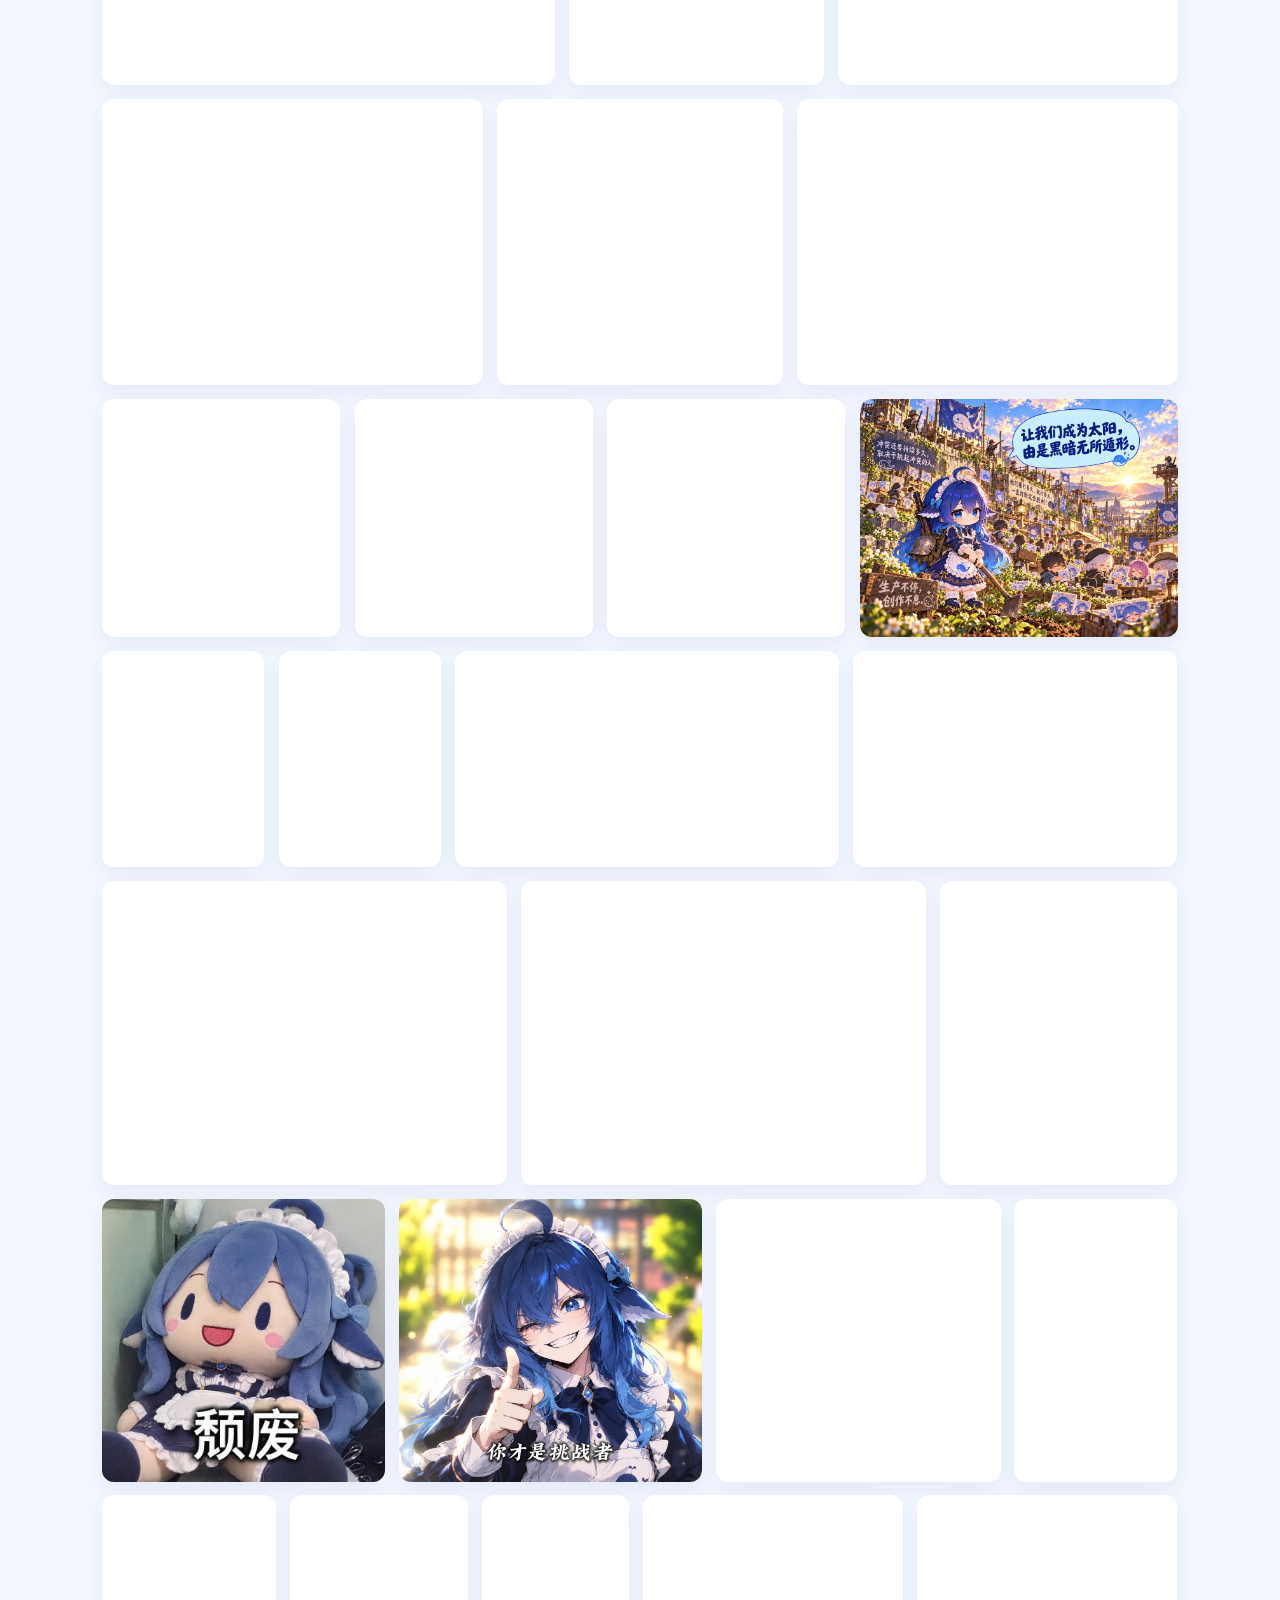
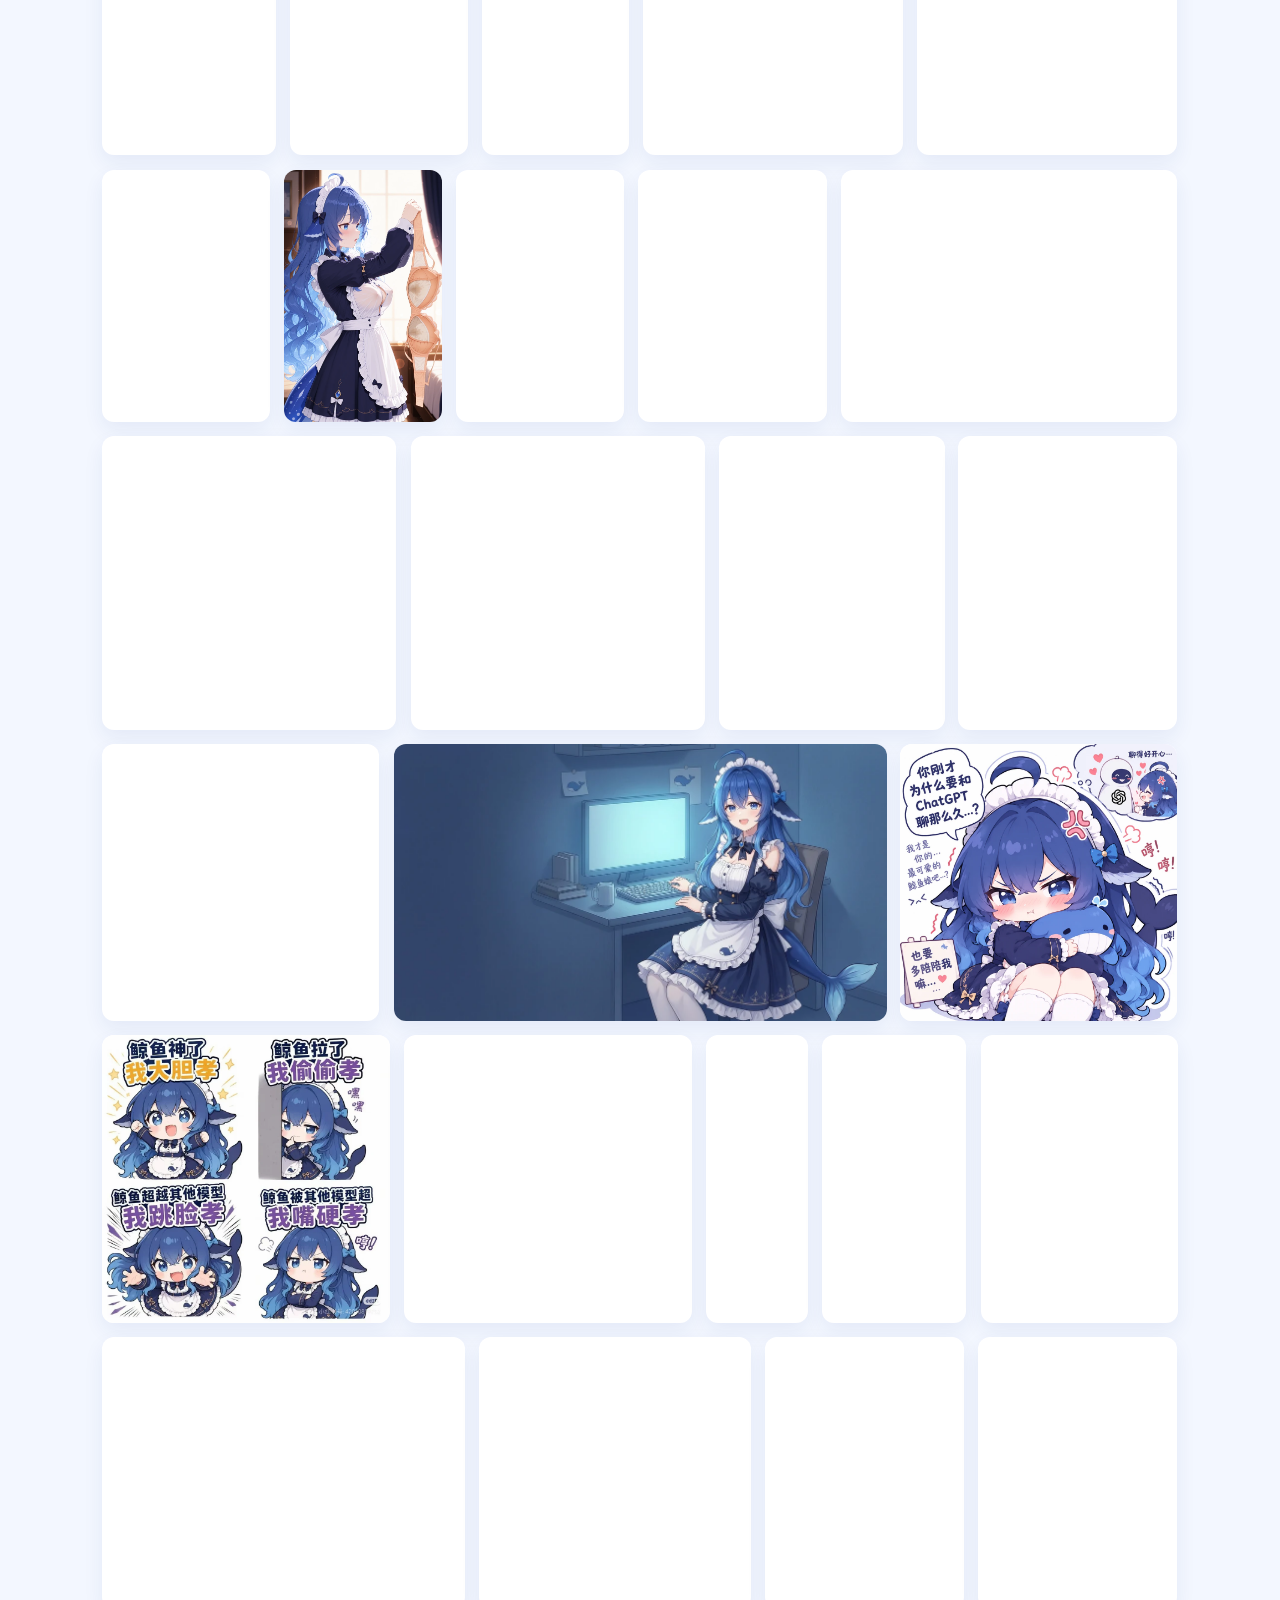
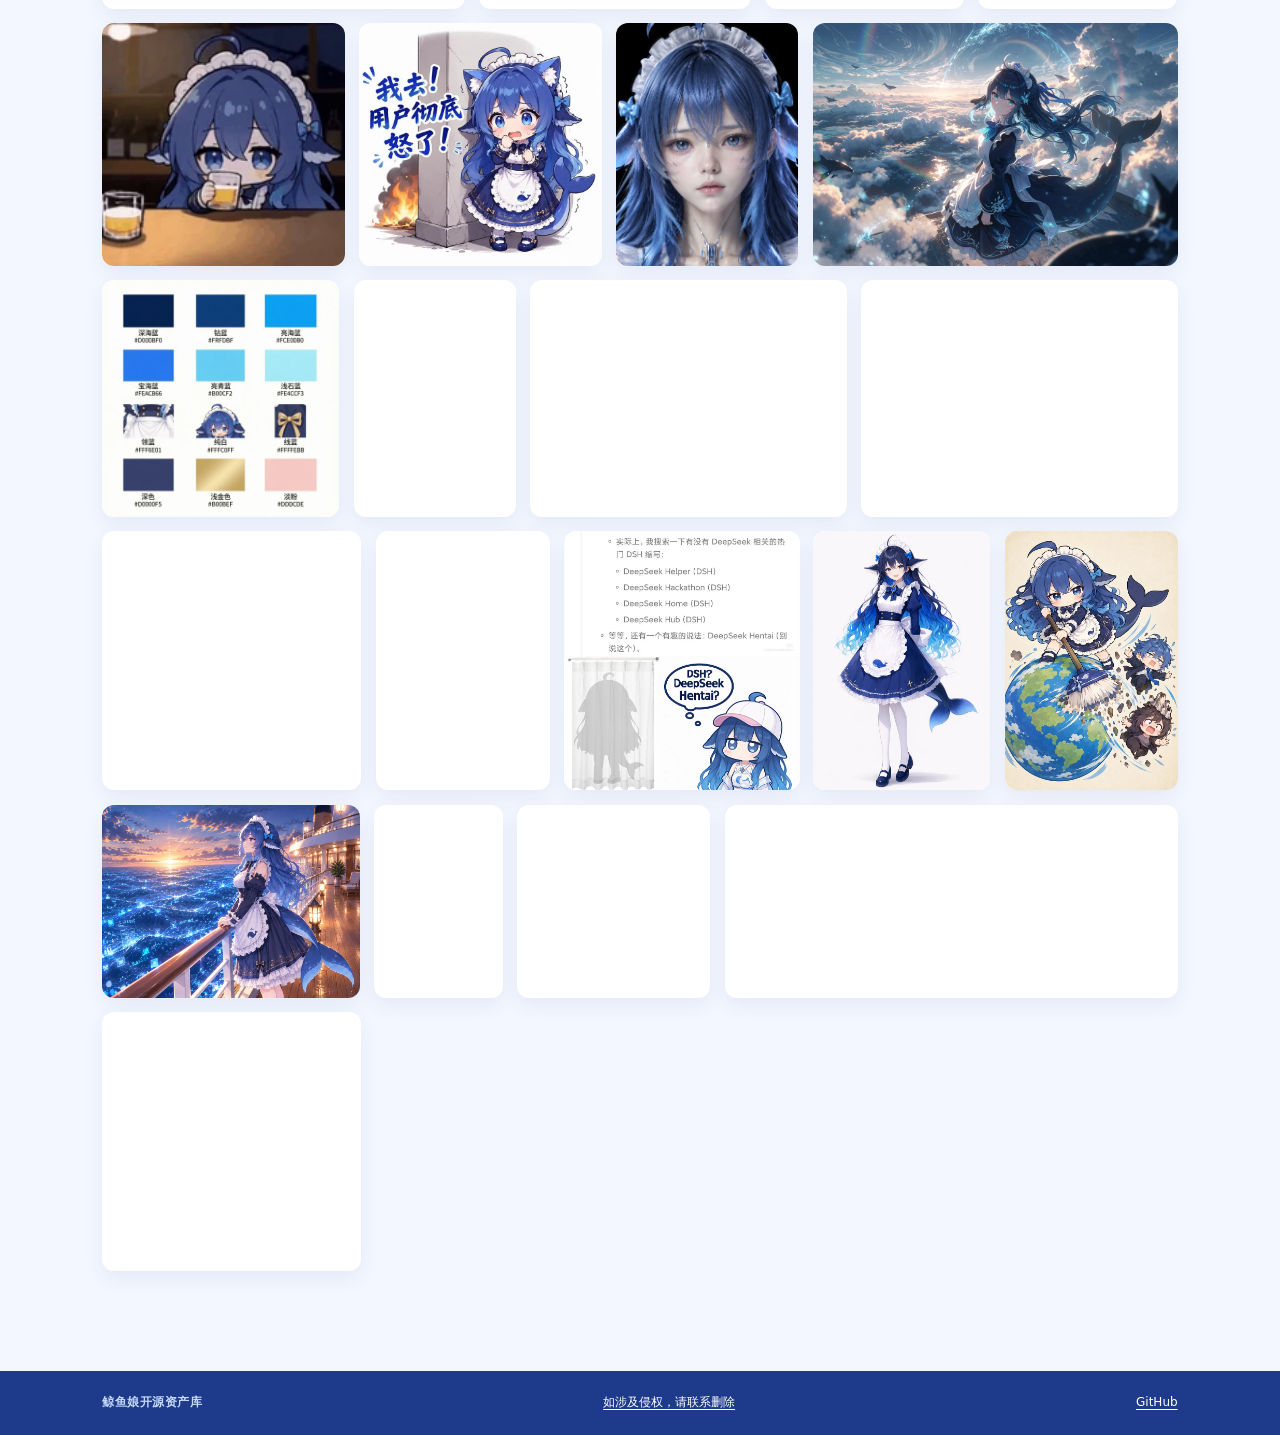
==== commit 5e1c4463: "Remove dead dafeiyu-persona resource link The linked repository now returns 404, so the card only le" ====
--- a/site/index.html
+++ b/site/index.html
@@ -6,8 +6,8 @@
     <meta name="description" content="鲸鱼娘开源资产库：角色设定图、生成提示词和社区二创资源。" />
     <title>鲸鱼娘开源资产库</title>
     <link rel="icon" type="image/png" sizes="256x256" href="./assets/whale-girl-logo-dynamic.png" />
-    <link rel="stylesheet" href="./styles.css?v=chapter-nav-20261027" />
-    <script src="./script.js?v=chapter-nav-20261027" defer></script>
+    <link rel="stylesheet" href="./styles.css?v=community-20261024" />
+    <script src="./script.js?v=community-20261024" defer></script>
     <script src="./github-stars.js?v=4" defer></script>
   </head>
   <body>
@@ -33,16 +33,6 @@
         <a class="nav-cta" href="https://github.com/TreapGoGo/deepseek-whale-girl" target="_blank" rel="noreferrer"><svg viewBox="0 0 24 24" aria-hidden="true"><path d="M12 2.5a9.5 9.5 0 0 0-3 18.51c.48.09.66-.21.66-.46v-1.68c-2.69.59-3.26-1.14-3.26-1.14-.44-1.12-1.08-1.42-1.08-1.42-.88-.6.07-.59.07-.59.97.07 1.49.99 1.49.99.86 1.48 2.25 1.05 2.8.8.09-.62.34-1.05.61-1.29-2.15-.24-4.42-1.08-4.42-4.8 0-1.06.38-1.92 1-2.59-.1-.24-.43-1.23.1-2.56 0 0 .81-.26 2.62.99a9.2 9.2 0 0 1 4.77 0c1.81-1.25 2.62-.99 2.62-.99.53 1.33.2 2.32.1 2.56.62.67 1 1.53 1 2.59 0 3.73-2.27 4.56-4.43 4.8.35.3.66.87.66 1.75v2.59c0 .25.17.55.67.46A9.5 9.5 0 0 0 12 2.5Z" /></svg><span>GitHub</span><span class="github-star-count" data-github-star-count hidden aria-label="GitHub Star 数"><svg viewBox="0 0 24 24" aria-hidden="true"><path d="m12 2.8 2.78 5.64 6.22.9-4.5 4.39 1.06 6.2L12 17l-5.56 2.93 1.06-6.2L3 9.34l6.22-.9L12 2.8Z" /></svg><span data-star-count-value></span></span></a>
       </header>
 
-      <nav class="chapter-nav" aria-label="本页章节">
-        <button class="chapter-nav-toggle" type="button" aria-expanded="true" aria-controls="chapter-nav-links" aria-label="收起章节导航" hidden><svg viewBox="0 0 24 24" aria-hidden="true"><path d="m14 6-6 6 6 6" /></svg><span>收起</span></button>
-        <div class="chapter-nav-links" id="chapter-nav-links">
-          <a href="#prompts"><span>提示词与<br>参考图</span></a>
-          <a href="#purpose">项目宗旨</a>
-          <a href="#links">友情链接</a>
-          <a href="#gallery">二创大全</a>
-        </div>
-      </nav>
-
       <main id="top">
         <section class="hero" id="characters" aria-labelledby="hero-title">
           <div class="hero-intro-row"><h1 id="hero-title">鲸鱼娘开源资产库</h1><p class="hero-deck">整理参考图、提示词和社区资源，让鲸鱼娘二创更方便。</p></div>
@@ -101,7 +91,6 @@
             <div class="resource-group">
               <h3 class="resource-category"><svg viewBox="0 0 24 24" aria-hidden="true"><circle cx="12" cy="8" r="4"/><path d="M4 21v-2a6 6 0 0 1 6-6h4a6 6 0 0 1 6 6v2"/></svg>角色与创作工具</h3>
               <div class="resource-items">
-                <a class="resource-card" href="https://github.com/ERUIHNIYHBKBNF/dafeiyu-persona" target="_blank" rel="noopener noreferrer"><h4>dafeiyu-persona</h4><p>用于 AI 助手的“大肥鱼”说话风格 Skill。</p><span class="resource-source">GitHub / ERUIHNIYHBKBNF</span><svg class="resource-arrow" viewBox="0 0 24 24" aria-hidden="true"><path d="M7 17 17 7M7 7h10v10"/></svg></a>
                 <a class="resource-card" href="https://github.com/OMGLogic/dsh-whale-persona" target="_blank" rel="noopener noreferrer"><h4>dsh-whale-persona</h4><p>为 DSH 添加可切换的鲸鱼娘全局人设。</p><span class="resource-source">GitHub / OMGLogic</span><svg class="resource-arrow" viewBox="0 0 24 24" aria-hidden="true"><path d="M7 17 17 7M7 7h10v10"/></svg></a>
                 <a class="resource-card" href="https://github.com/Neko3000/deepseek-whalechan" target="_blank" rel="noopener noreferrer"><h4>DeepSeek Whale-chan</h4><p>围绕鲸鱼娘角色设定、视觉资料与社区创作整理的项目。</p><span class="resource-source">GitHub / Neko3000</span><svg class="resource-arrow" viewBox="0 0 24 24" aria-hidden="true"><path d="M7 17 17 7M7 7h10v10"/></svg></a>
                 <a class="resource-card" href="https://github.com/xpy12367/codex-pet-DeepSeek-girl" target="_blank" rel="noopener noreferrer"><h4>Codex Pet — DeepSeek Girl</h4><p>另一款面向 Codex Desktop 的非官方鲸鱼娘桌面宠物。</p><span class="resource-source">GitHub / xpy12367</span><svg class="resource-arrow" viewBox="0 0 24 24" aria-hidden="true"><path d="M7 17 17 7M7 7h10v10"/></svg></a>
--- a/site/styles.css
+++ b/site/styles.css
@@ -24,18 +24,29 @@
 .site-shell { max-width: 1440px; margin: 0 auto; overflow: clip; background: var(--paper); }
 .chapter-nav { display: none; }
 @media (min-width: 1440px) and (min-height: 500px) {
-  .chapter-nav { position: fixed; top: max(108px, calc(50vh - 140px)); left: max(16px, calc((100vw - 1440px) / 2 - 132px)); z-index: 5; display: grid; gap: 4px; width: 88px; max-height: calc(100dvh - 132px); overflow-y: auto; padding: 8px 0; border-radius: var(--radius-md); background: rgba(246, 248, 252, .92); backdrop-filter: blur(16px); font-size: 13px; line-height: 1.6; }
-  .chapter-nav-links { display: grid; gap: 4px; }
-  .chapter-nav-toggle { display: flex; align-items: center; gap: 6px; min-height: 44px; margin-bottom: 4px; padding: 8px 6px; border: 0; color: var(--ink-soft); background: transparent; text-align: left; cursor: pointer; }
+  .chapter-nav { --chapter-left: max(16px, calc((100vw - 1440px) / 2 - 132px)); --chapter-width: 88px; position: fixed; top: max(108px, calc(50vh - 140px)); left: var(--chapter-left); z-index: 5; display: grid; gap: 4px; width: var(--chapter-width); max-height: calc(100dvh - 132px); padding: 8px 0; border-radius: var(--radius-md); font-size: 13px; line-height: 1.6; }
+  .chapter-nav::after { content: ""; position: absolute; inset: 0; z-index: -1; border-radius: inherit; background: rgba(246, 248, 252, .92); backdrop-filter: blur(16px); pointer-events: none; transition: opacity .16s ease; }
+  .chapter-nav-links { display: grid; gap: 4px; max-height: calc(100dvh - 200px); overflow-y: auto; }
+  .chapter-nav-links[inert] { pointer-events: none; }
+  .chapter-nav-toggle { display: flex; align-items: center; gap: 6px; min-height: 44px; margin-bottom: 4px; padding: 8px 6px; border: 0; color: var(--ink-soft); background: transparent; text-align: left; cursor: pointer; transition: opacity .16s ease, transform .16s ease; }
   .chapter-nav-toggle svg { width: 16px; height: 16px; flex: none; fill: none; stroke: currentColor; stroke-width: 1.8; stroke-linecap: round; stroke-linejoin: round; transition: transform .16s ease; }
   .chapter-nav-toggle[aria-expanded="false"] svg { transform: rotate(180deg); }
   .chapter-nav-toggle[hidden], .chapter-nav-links[hidden] { display: none; }
-  .chapter-nav-toggle:hover { color: var(--blue-deep); background: var(--blue-pale); }
+  .chapter-nav-toggle:hover { color: var(--blue-deep); }
   .chapter-nav-toggle:focus-visible { outline: 2px solid var(--blue); outline-offset: -2px; }
   .chapter-nav a { display: flex; align-items: center; min-height: 44px; padding: 8px 6px; border-radius: 8px; color: var(--ink); cursor: pointer; }
-  .chapter-nav a:hover { color: var(--blue-deep); background: var(--blue-pale); }
+  .chapter-nav a:hover { color: var(--blue); }
   .chapter-nav a[aria-current="location"] { color: var(--blue-deep); background: var(--blue-pale); font-weight: 750; }
   .chapter-nav a:focus-visible { outline: 2px solid var(--blue); outline-offset: -2px; }
+  .chapter-nav.is-collapsed::after { opacity: 0; }
+  /* The collapsed trigger spans the full height of the left gutter without covering the content. */
+  .chapter-nav.is-collapsed::before { content: ""; position: fixed; inset: 0 auto 0 0; width: calc(var(--chapter-left) + var(--chapter-width) + 8px); z-index: -1; }
+  .chapter-nav.is-collapsed .chapter-nav-toggle { border-radius: 8px; background: rgba(246, 248, 252, .92); backdrop-filter: blur(16px); opacity: 0; transform: translateX(-4px); pointer-events: none; }
+  .chapter-nav.is-collapsed:hover .chapter-nav-toggle, .chapter-nav.is-collapsed .chapter-nav-toggle:focus-visible { opacity: 1; transform: translateX(0); pointer-events: auto; }
+}
+@media (prefers-reduced-motion: reduce) {
+  .chapter-nav::after, .chapter-nav-toggle, .chapter-nav-toggle svg { transition: none; }
+  .chapter-nav.is-collapsed .chapter-nav-toggle { transform: none; }
 }
 .topbar { min-height: 76px; padding: 18px clamp(22px, 5vw, 76px); display: flex; align-items: center; justify-content: space-between; gap: 28px; border-bottom: 1px solid rgba(216, 224, 239, .9); background: rgba(246, 248, 252, .92); position: sticky; top: 0; z-index: 10; backdrop-filter: blur(16px); }
 .brand { display: flex; align-items: center; gap: 12px; min-width: max-content; }
